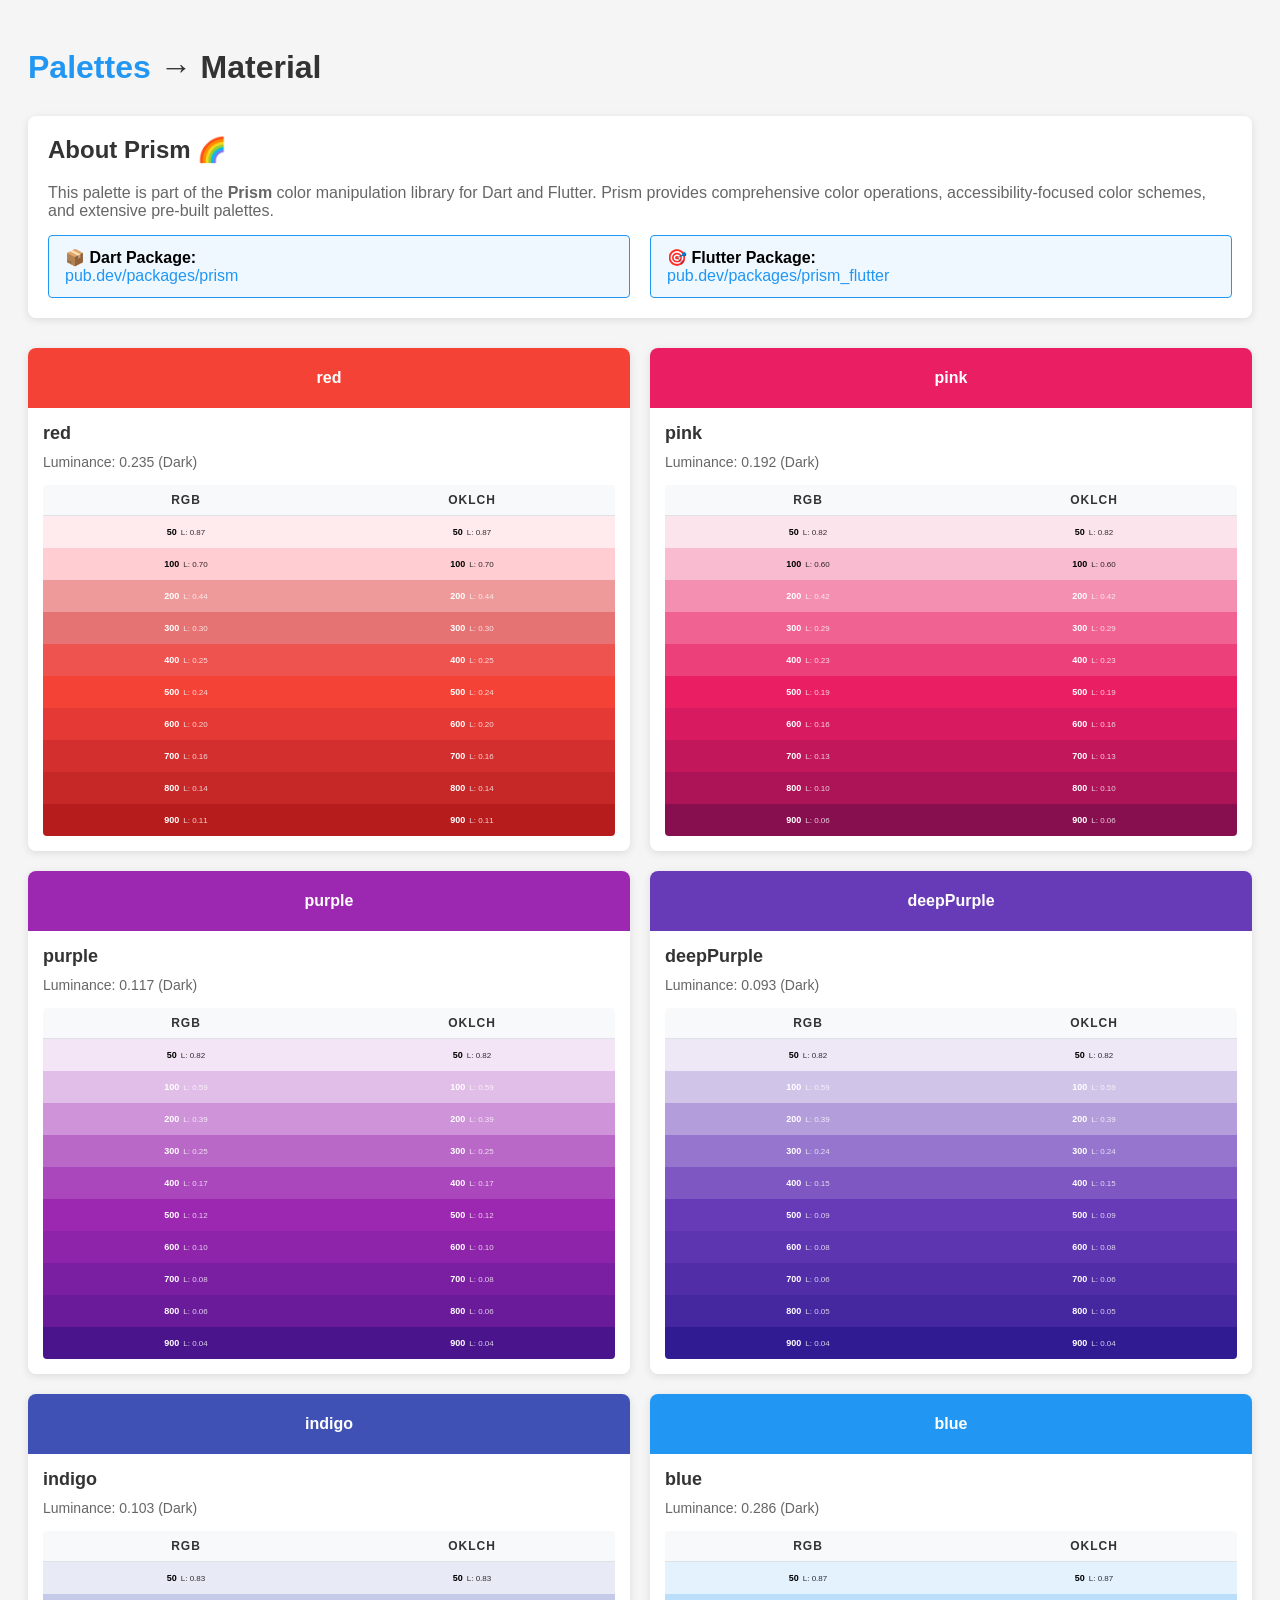
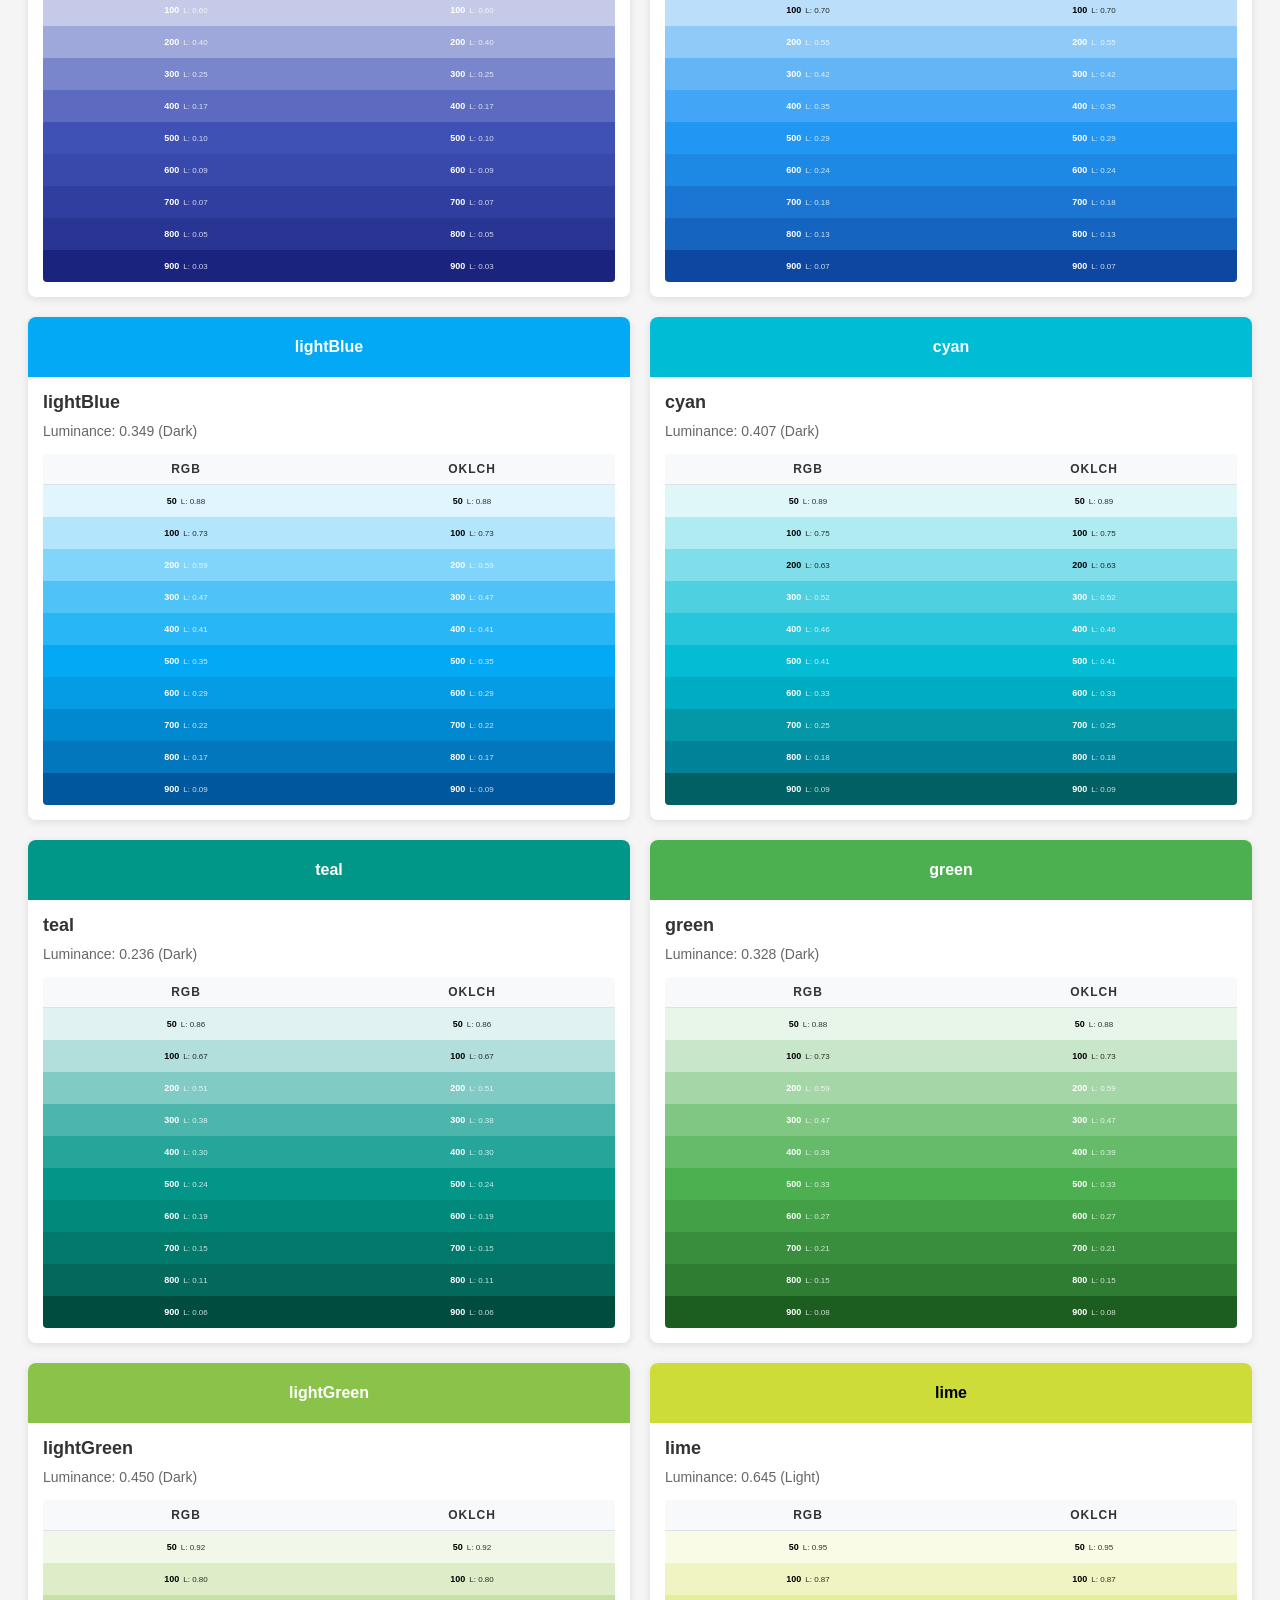
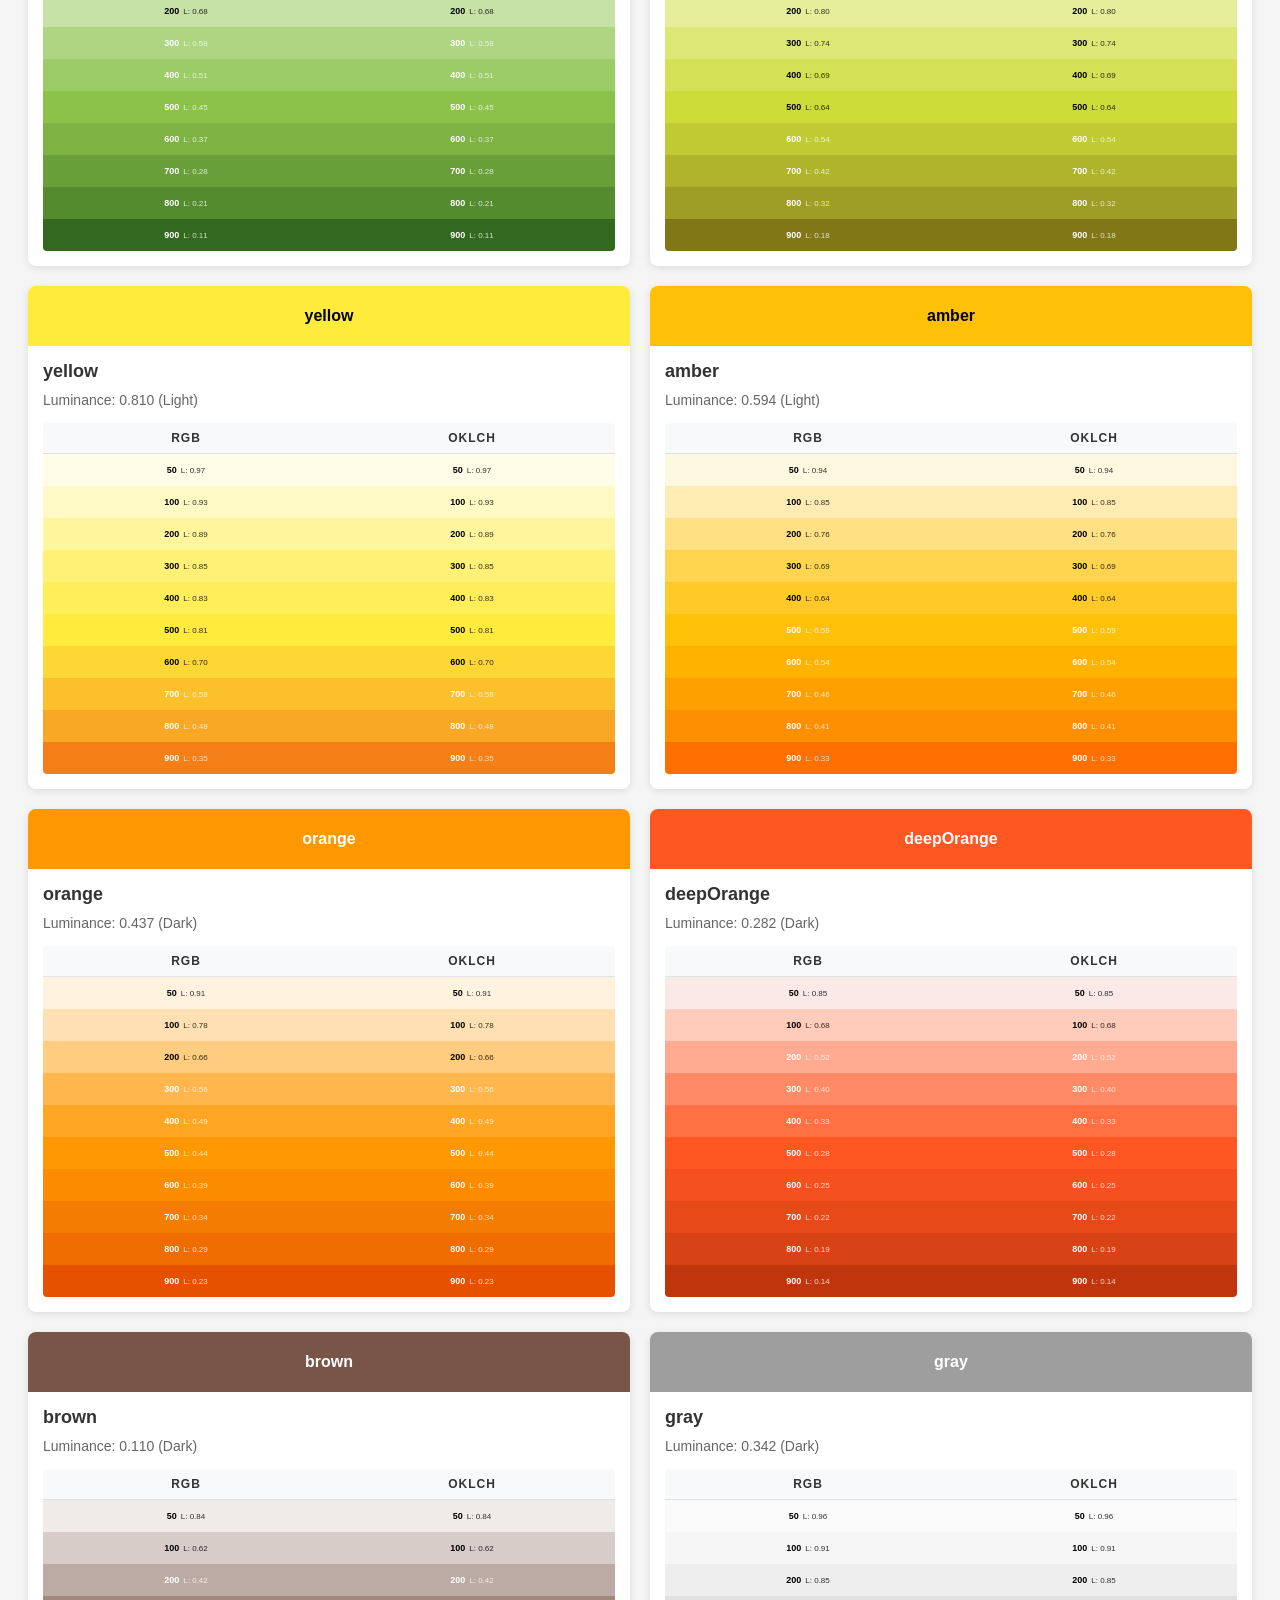
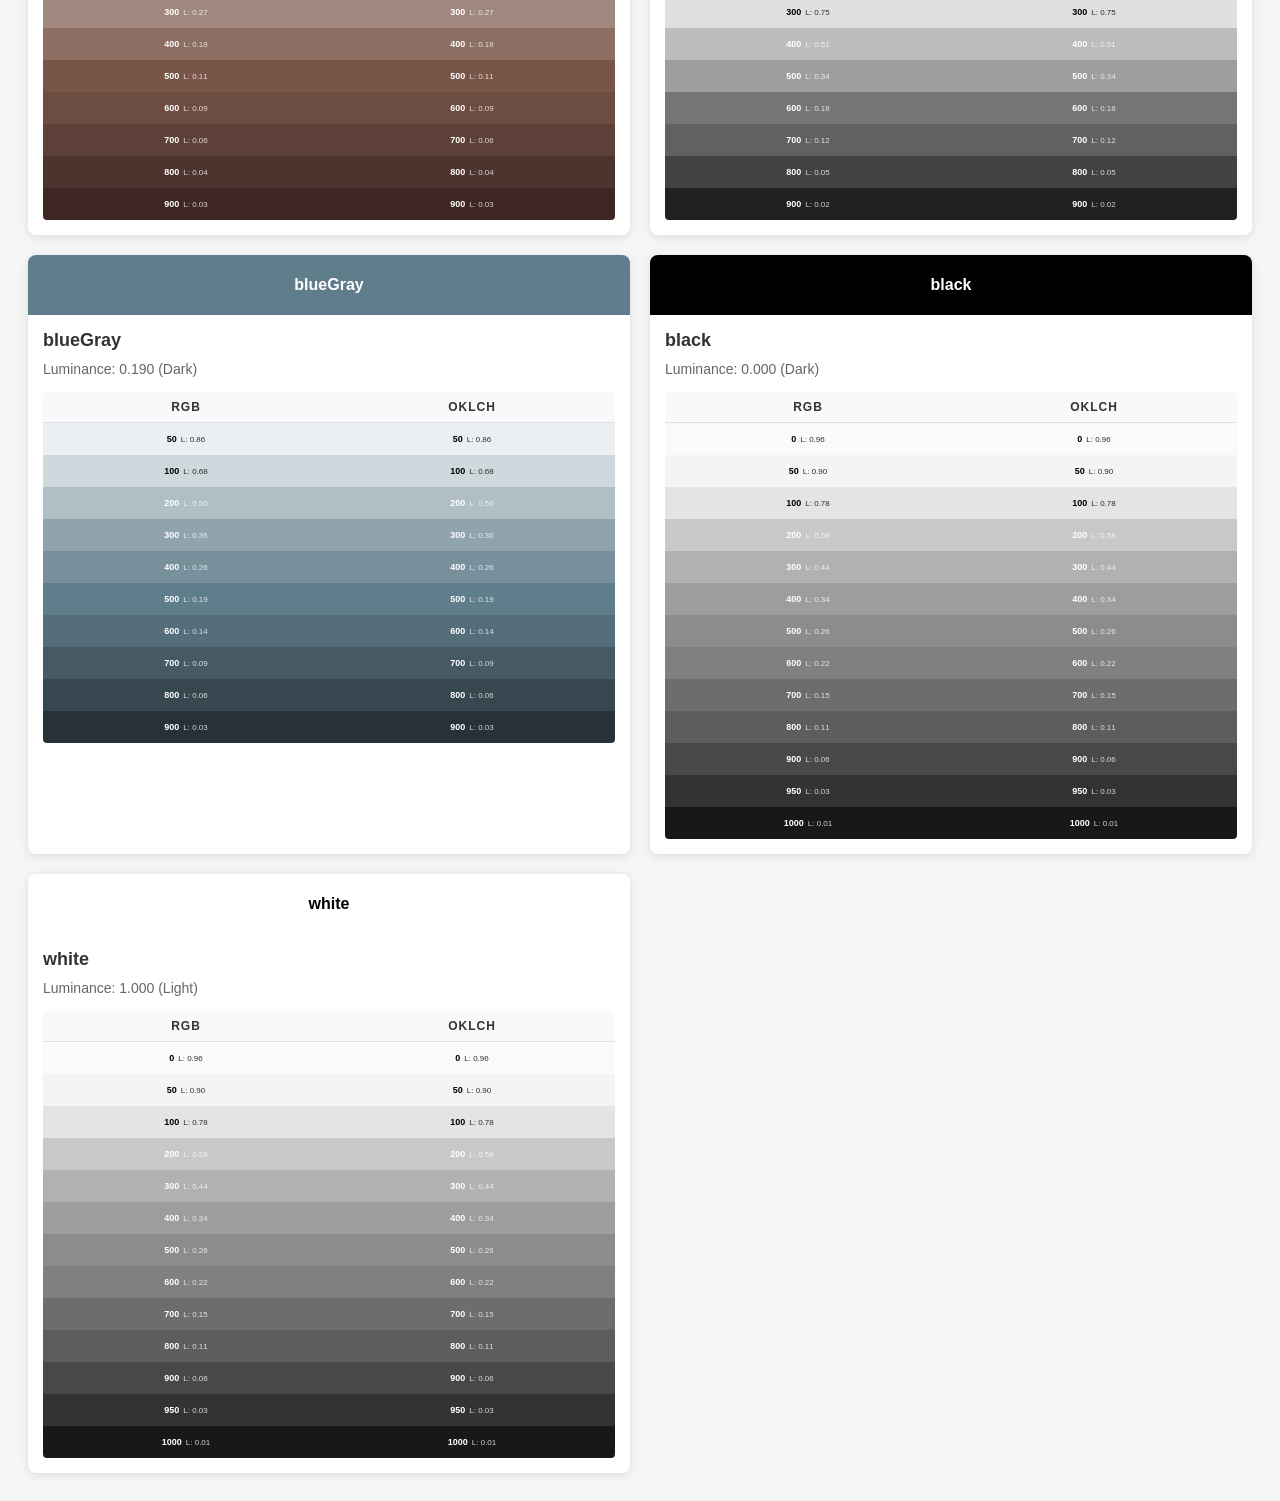
==== palette_gallery/Material.html @ b2da9699 "alpha4 loads of work on oklab and oklch, gallery generation and better schemes. api still in flux" ====
<!DOCTYPE html>
<html>
<head>
<title>Prism Palette Gallery - Material</title>
<meta charset="utf-8">
<link rel="stylesheet" href="MaterialRgb.css">
<link rel="stylesheet" href="MaterialOklch.css">
<style>
body { font-family: -apple-system, BlinkMacSystemFont, "Segoe UI", Roboto, sans-serif; padding: 20px; background: #f5f5f5; }
h1 { color: #333; margin-bottom: 30px; }
h1 a { color: #2196F3; text-decoration: none; transition: all 0.2s ease; }
h1 a:hover { color: #1976D2; text-decoration: underline; }
.palette-container { display: grid; grid-template-columns: repeat(auto-fit, minmax(400px, 1fr)); gap: 20px; }
.color-card { background: white; border-radius: 8px; box-shadow: 0 2px 8px rgba(0,0,0,0.1); overflow: hidden; }
.color-header { height: 60px; display: flex; align-items: center; justify-content: center; font-weight: bold; font-size: 16px; }
.color-info { padding: 15px; }
.color-name { font-size: 18px; font-weight: bold; margin-bottom: 10px; color: #333; }
.luminance { font-size: 14px; color: #666; margin-bottom: 15px; }
.color-spaces { display: flex; border-radius: 4px; overflow: hidden; }
.color-space-section { flex: 1; }
.color-space-section h3 { margin: 0; padding: 8px; background: #f8f9fa; color: #333; font-size: 12px; text-transform: uppercase; letter-spacing: 1px; text-align: center; border-bottom: 1px solid #dee2e6; }
.shades-column { display: flex; flex-direction: column; }
.shade-item { height: 32px; display: flex; align-items: center; justify-content: center; font-size: 10px; font-weight: 500; position: relative; }
.shade-name { font-size: 9px; font-weight: 600; margin-right: 4px; }
.shade-luminance { font-size: 8px; opacity: 0.8; }
.hex-value { font-family: monospace; font-size: 12px; color: #888; }
.package-info { background: white; border-radius: 8px; box-shadow: 0 2px 8px rgba(0,0,0,0.1); padding: 20px; margin-bottom: 30px; }
.package-info h2 { margin-top: 0; color: #333; }
.package-info p { margin: 10px 0; color: #666; }
.package-info a { color: #2196F3; text-decoration: none; }
.package-info a:hover { text-decoration: underline; }
.package-links { display: flex; gap: 20px; margin-top: 15px; flex-wrap: wrap; }
.package-link { padding: 12px 16px; border-radius: 4px; background: #f0f8ff; border: 1px solid #2196F3; flex: 1; min-width: 200px; }
@media (max-width: 480px) { .package-links { flex-direction: column; gap: 10px; } .package-link { min-width: unset; } }
</style>
</head>
<body>
<h1><a href="https://github.com/jimmyff/prism/tree/main/packages/prism/tools/palettes/gallery/">Palettes</a> → Material</h1>
<div class="package-info">
<h2>About Prism 🌈</h2>
<p>This palette is part of the <strong>Prism</strong> color manipulation library for Dart and Flutter. Prism provides comprehensive color operations, accessibility-focused color schemes, and extensive pre-built palettes.</p>
<div class="package-links">
<div class="package-link">
<strong>📦 Dart Package:</strong><br>
<a href="https://pub.dev/packages/prism" target="_blank">pub.dev/packages/prism</a>
</div>
<div class="package-link">
<strong>🎯 Flutter Package:</strong><br>
<a href="https://pub.dev/packages/prism_flutter" target="_blank">pub.dev/packages/prism_flutter</a>
</div>
</div>
</div>
<div class="palette-container">
<div class="color-card">
<div class="color-header" style="background-color: #F44336; color: #FFFFFF;">
red
</div>
<div class="color-info">
<div class="color-name">red</div>
<div class="luminance">Luminance: 0.235 (Dark)</div>
<div class="color-spaces">
<div class="color-space-section">
<h3>RGB</h3>
<div class="shades-column">
<div class="shade-item bg-material-red-50" style="color: #000;">
<span class="shade-name">50</span>
<span class="shade-luminance">L: 0.87</span>
</div>
<div class="shade-item bg-material-red-100" style="color: #000;">
<span class="shade-name">100</span>
<span class="shade-luminance">L: 0.70</span>
</div>
<div class="shade-item bg-material-red-200" style="color: #fff;">
<span class="shade-name">200</span>
<span class="shade-luminance">L: 0.44</span>
</div>
<div class="shade-item bg-material-red-300" style="color: #fff;">
<span class="shade-name">300</span>
<span class="shade-luminance">L: 0.30</span>
</div>
<div class="shade-item bg-material-red-400" style="color: #fff;">
<span class="shade-name">400</span>
<span class="shade-luminance">L: 0.25</span>
</div>
<div class="shade-item bg-material-red-500" style="color: #fff;">
<span class="shade-name">500</span>
<span class="shade-luminance">L: 0.24</span>
</div>
<div class="shade-item bg-material-red-600" style="color: #fff;">
<span class="shade-name">600</span>
<span class="shade-luminance">L: 0.20</span>
</div>
<div class="shade-item bg-material-red-700" style="color: #fff;">
<span class="shade-name">700</span>
<span class="shade-luminance">L: 0.16</span>
</div>
<div class="shade-item bg-material-red-800" style="color: #fff;">
<span class="shade-name">800</span>
<span class="shade-luminance">L: 0.14</span>
</div>
<div class="shade-item bg-material-red-900" style="color: #fff;">
<span class="shade-name">900</span>
<span class="shade-luminance">L: 0.11</span>
</div>
</div>
</div>
<div class="color-space-section">
<h3>Oklch</h3>
<div class="shades-column">
<div class="shade-item bg-material-red-50" style="color: #000;">
<span class="shade-name">50</span>
<span class="shade-luminance">L: 0.87</span>
</div>
<div class="shade-item bg-material-red-100" style="color: #000;">
<span class="shade-name">100</span>
<span class="shade-luminance">L: 0.70</span>
</div>
<div class="shade-item bg-material-red-200" style="color: #fff;">
<span class="shade-name">200</span>
<span class="shade-luminance">L: 0.44</span>
</div>
<div class="shade-item bg-material-red-300" style="color: #fff;">
<span class="shade-name">300</span>
<span class="shade-luminance">L: 0.30</span>
</div>
<div class="shade-item bg-material-red-400" style="color: #fff;">
<span class="shade-name">400</span>
<span class="shade-luminance">L: 0.25</span>
</div>
<div class="shade-item bg-material-red-500" style="color: #fff;">
<span class="shade-name">500</span>
<span class="shade-luminance">L: 0.24</span>
</div>
<div class="shade-item bg-material-red-600" style="color: #fff;">
<span class="shade-name">600</span>
<span class="shade-luminance">L: 0.20</span>
</div>
<div class="shade-item bg-material-red-700" style="color: #fff;">
<span class="shade-name">700</span>
<span class="shade-luminance">L: 0.16</span>
</div>
<div class="shade-item bg-material-red-800" style="color: #fff;">
<span class="shade-name">800</span>
<span class="shade-luminance">L: 0.14</span>
</div>
<div class="shade-item bg-material-red-900" style="color: #fff;">
<span class="shade-name">900</span>
<span class="shade-luminance">L: 0.11</span>
</div>
</div>
</div>
</div>
</div>
</div>
<div class="color-card">
<div class="color-header" style="background-color: #E91E63; color: #FFFFFF;">
pink
</div>
<div class="color-info">
<div class="color-name">pink</div>
<div class="luminance">Luminance: 0.192 (Dark)</div>
<div class="color-spaces">
<div class="color-space-section">
<h3>RGB</h3>
<div class="shades-column">
<div class="shade-item bg-material-pink-50" style="color: #000;">
<span class="shade-name">50</span>
<span class="shade-luminance">L: 0.82</span>
</div>
<div class="shade-item bg-material-pink-100" style="color: #000;">
<span class="shade-name">100</span>
<span class="shade-luminance">L: 0.60</span>
</div>
<div class="shade-item bg-material-pink-200" style="color: #fff;">
<span class="shade-name">200</span>
<span class="shade-luminance">L: 0.42</span>
</div>
<div class="shade-item bg-material-pink-300" style="color: #fff;">
<span class="shade-name">300</span>
<span class="shade-luminance">L: 0.29</span>
</div>
<div class="shade-item bg-material-pink-400" style="color: #fff;">
<span class="shade-name">400</span>
<span class="shade-luminance">L: 0.23</span>
</div>
<div class="shade-item bg-material-pink-500" style="color: #fff;">
<span class="shade-name">500</span>
<span class="shade-luminance">L: 0.19</span>
</div>
<div class="shade-item bg-material-pink-600" style="color: #fff;">
<span class="shade-name">600</span>
<span class="shade-luminance">L: 0.16</span>
</div>
<div class="shade-item bg-material-pink-700" style="color: #fff;">
<span class="shade-name">700</span>
<span class="shade-luminance">L: 0.13</span>
</div>
<div class="shade-item bg-material-pink-800" style="color: #fff;">
<span class="shade-name">800</span>
<span class="shade-luminance">L: 0.10</span>
</div>
<div class="shade-item bg-material-pink-900" style="color: #fff;">
<span class="shade-name">900</span>
<span class="shade-luminance">L: 0.06</span>
</div>
</div>
</div>
<div class="color-space-section">
<h3>Oklch</h3>
<div class="shades-column">
<div class="shade-item bg-material-pink-50" style="color: #000;">
<span class="shade-name">50</span>
<span class="shade-luminance">L: 0.82</span>
</div>
<div class="shade-item bg-material-pink-100" style="color: #000;">
<span class="shade-name">100</span>
<span class="shade-luminance">L: 0.60</span>
</div>
<div class="shade-item bg-material-pink-200" style="color: #fff;">
<span class="shade-name">200</span>
<span class="shade-luminance">L: 0.42</span>
</div>
<div class="shade-item bg-material-pink-300" style="color: #fff;">
<span class="shade-name">300</span>
<span class="shade-luminance">L: 0.29</span>
</div>
<div class="shade-item bg-material-pink-400" style="color: #fff;">
<span class="shade-name">400</span>
<span class="shade-luminance">L: 0.23</span>
</div>
<div class="shade-item bg-material-pink-500" style="color: #fff;">
<span class="shade-name">500</span>
<span class="shade-luminance">L: 0.19</span>
</div>
<div class="shade-item bg-material-pink-600" style="color: #fff;">
<span class="shade-name">600</span>
<span class="shade-luminance">L: 0.16</span>
</div>
<div class="shade-item bg-material-pink-700" style="color: #fff;">
<span class="shade-name">700</span>
<span class="shade-luminance">L: 0.13</span>
</div>
<div class="shade-item bg-material-pink-800" style="color: #fff;">
<span class="shade-name">800</span>
<span class="shade-luminance">L: 0.10</span>
</div>
<div class="shade-item bg-material-pink-900" style="color: #fff;">
<span class="shade-name">900</span>
<span class="shade-luminance">L: 0.06</span>
</div>
</div>
</div>
</div>
</div>
</div>
<div class="color-card">
<div class="color-header" style="background-color: #9C27B0; color: #FFFFFF;">
purple
</div>
<div class="color-info">
<div class="color-name">purple</div>
<div class="luminance">Luminance: 0.117 (Dark)</div>
<div class="color-spaces">
<div class="color-space-section">
<h3>RGB</h3>
<div class="shades-column">
<div class="shade-item bg-material-purple-50" style="color: #000;">
<span class="shade-name">50</span>
<span class="shade-luminance">L: 0.82</span>
</div>
<div class="shade-item bg-material-purple-100" style="color: #fff;">
<span class="shade-name">100</span>
<span class="shade-luminance">L: 0.59</span>
</div>
<div class="shade-item bg-material-purple-200" style="color: #fff;">
<span class="shade-name">200</span>
<span class="shade-luminance">L: 0.39</span>
</div>
<div class="shade-item bg-material-purple-300" style="color: #fff;">
<span class="shade-name">300</span>
<span class="shade-luminance">L: 0.25</span>
</div>
<div class="shade-item bg-material-purple-400" style="color: #fff;">
<span class="shade-name">400</span>
<span class="shade-luminance">L: 0.17</span>
</div>
<div class="shade-item bg-material-purple-500" style="color: #fff;">
<span class="shade-name">500</span>
<span class="shade-luminance">L: 0.12</span>
</div>
<div class="shade-item bg-material-purple-600" style="color: #fff;">
<span class="shade-name">600</span>
<span class="shade-luminance">L: 0.10</span>
</div>
<div class="shade-item bg-material-purple-700" style="color: #fff;">
<span class="shade-name">700</span>
<span class="shade-luminance">L: 0.08</span>
</div>
<div class="shade-item bg-material-purple-800" style="color: #fff;">
<span class="shade-name">800</span>
<span class="shade-luminance">L: 0.06</span>
</div>
<div class="shade-item bg-material-purple-900" style="color: #fff;">
<span class="shade-name">900</span>
<span class="shade-luminance">L: 0.04</span>
</div>
</div>
</div>
<div class="color-space-section">
<h3>Oklch</h3>
<div class="shades-column">
<div class="shade-item bg-material-purple-50" style="color: #000;">
<span class="shade-name">50</span>
<span class="shade-luminance">L: 0.82</span>
</div>
<div class="shade-item bg-material-purple-100" style="color: #fff;">
<span class="shade-name">100</span>
<span class="shade-luminance">L: 0.59</span>
</div>
<div class="shade-item bg-material-purple-200" style="color: #fff;">
<span class="shade-name">200</span>
<span class="shade-luminance">L: 0.39</span>
</div>
<div class="shade-item bg-material-purple-300" style="color: #fff;">
<span class="shade-name">300</span>
<span class="shade-luminance">L: 0.25</span>
</div>
<div class="shade-item bg-material-purple-400" style="color: #fff;">
<span class="shade-name">400</span>
<span class="shade-luminance">L: 0.17</span>
</div>
<div class="shade-item bg-material-purple-500" style="color: #fff;">
<span class="shade-name">500</span>
<span class="shade-luminance">L: 0.12</span>
</div>
<div class="shade-item bg-material-purple-600" style="color: #fff;">
<span class="shade-name">600</span>
<span class="shade-luminance">L: 0.10</span>
</div>
<div class="shade-item bg-material-purple-700" style="color: #fff;">
<span class="shade-name">700</span>
<span class="shade-luminance">L: 0.08</span>
</div>
<div class="shade-item bg-material-purple-800" style="color: #fff;">
<span class="shade-name">800</span>
<span class="shade-luminance">L: 0.06</span>
</div>
<div class="shade-item bg-material-purple-900" style="color: #fff;">
<span class="shade-name">900</span>
<span class="shade-luminance">L: 0.04</span>
</div>
</div>
</div>
</div>
</div>
</div>
<div class="color-card">
<div class="color-header" style="background-color: #673AB7; color: #FFFFFF;">
deepPurple
</div>
<div class="color-info">
<div class="color-name">deepPurple</div>
<div class="luminance">Luminance: 0.093 (Dark)</div>
<div class="color-spaces">
<div class="color-space-section">
<h3>RGB</h3>
<div class="shades-column">
<div class="shade-item bg-material-deeppurple-50" style="color: #000;">
<span class="shade-name">50</span>
<span class="shade-luminance">L: 0.82</span>
</div>
<div class="shade-item bg-material-deeppurple-100" style="color: #fff;">
<span class="shade-name">100</span>
<span class="shade-luminance">L: 0.59</span>
</div>
<div class="shade-item bg-material-deeppurple-200" style="color: #fff;">
<span class="shade-name">200</span>
<span class="shade-luminance">L: 0.39</span>
</div>
<div class="shade-item bg-material-deeppurple-300" style="color: #fff;">
<span class="shade-name">300</span>
<span class="shade-luminance">L: 0.24</span>
</div>
<div class="shade-item bg-material-deeppurple-400" style="color: #fff;">
<span class="shade-name">400</span>
<span class="shade-luminance">L: 0.15</span>
</div>
<div class="shade-item bg-material-deeppurple-500" style="color: #fff;">
<span class="shade-name">500</span>
<span class="shade-luminance">L: 0.09</span>
</div>
<div class="shade-item bg-material-deeppurple-600" style="color: #fff;">
<span class="shade-name">600</span>
<span class="shade-luminance">L: 0.08</span>
</div>
<div class="shade-item bg-material-deeppurple-700" style="color: #fff;">
<span class="shade-name">700</span>
<span class="shade-luminance">L: 0.06</span>
</div>
<div class="shade-item bg-material-deeppurple-800" style="color: #fff;">
<span class="shade-name">800</span>
<span class="shade-luminance">L: 0.05</span>
</div>
<div class="shade-item bg-material-deeppurple-900" style="color: #fff;">
<span class="shade-name">900</span>
<span class="shade-luminance">L: 0.04</span>
</div>
</div>
</div>
<div class="color-space-section">
<h3>Oklch</h3>
<div class="shades-column">
<div class="shade-item bg-material-deeppurple-50" style="color: #000;">
<span class="shade-name">50</span>
<span class="shade-luminance">L: 0.82</span>
</div>
<div class="shade-item bg-material-deeppurple-100" style="color: #fff;">
<span class="shade-name">100</span>
<span class="shade-luminance">L: 0.59</span>
</div>
<div class="shade-item bg-material-deeppurple-200" style="color: #fff;">
<span class="shade-name">200</span>
<span class="shade-luminance">L: 0.39</span>
</div>
<div class="shade-item bg-material-deeppurple-300" style="color: #fff;">
<span class="shade-name">300</span>
<span class="shade-luminance">L: 0.24</span>
</div>
<div class="shade-item bg-material-deeppurple-400" style="color: #fff;">
<span class="shade-name">400</span>
<span class="shade-luminance">L: 0.15</span>
</div>
<div class="shade-item bg-material-deeppurple-500" style="color: #fff;">
<span class="shade-name">500</span>
<span class="shade-luminance">L: 0.09</span>
</div>
<div class="shade-item bg-material-deeppurple-600" style="color: #fff;">
<span class="shade-name">600</span>
<span class="shade-luminance">L: 0.08</span>
</div>
<div class="shade-item bg-material-deeppurple-700" style="color: #fff;">
<span class="shade-name">700</span>
<span class="shade-luminance">L: 0.06</span>
</div>
<div class="shade-item bg-material-deeppurple-800" style="color: #fff;">
<span class="shade-name">800</span>
<span class="shade-luminance">L: 0.05</span>
</div>
<div class="shade-item bg-material-deeppurple-900" style="color: #fff;">
<span class="shade-name">900</span>
<span class="shade-luminance">L: 0.04</span>
</div>
</div>
</div>
</div>
</div>
</div>
<div class="color-card">
<div class="color-header" style="background-color: #3F51B5; color: #FFFFFF;">
indigo
</div>
<div class="color-info">
<div class="color-name">indigo</div>
<div class="luminance">Luminance: 0.103 (Dark)</div>
<div class="color-spaces">
<div class="color-space-section">
<h3>RGB</h3>
<div class="shades-column">
<div class="shade-item bg-material-indigo-50" style="color: #000;">
<span class="shade-name">50</span>
<span class="shade-luminance">L: 0.83</span>
</div>
<div class="shade-item bg-material-indigo-100" style="color: #fff;">
<span class="shade-name">100</span>
<span class="shade-luminance">L: 0.60</span>
</div>
<div class="shade-item bg-material-indigo-200" style="color: #fff;">
<span class="shade-name">200</span>
<span class="shade-luminance">L: 0.40</span>
</div>
<div class="shade-item bg-material-indigo-300" style="color: #fff;">
<span class="shade-name">300</span>
<span class="shade-luminance">L: 0.25</span>
</div>
<div class="shade-item bg-material-indigo-400" style="color: #fff;">
<span class="shade-name">400</span>
<span class="shade-luminance">L: 0.17</span>
</div>
<div class="shade-item bg-material-indigo-500" style="color: #fff;">
<span class="shade-name">500</span>
<span class="shade-luminance">L: 0.10</span>
</div>
<div class="shade-item bg-material-indigo-600" style="color: #fff;">
<span class="shade-name">600</span>
<span class="shade-luminance">L: 0.09</span>
</div>
<div class="shade-item bg-material-indigo-700" style="color: #fff;">
<span class="shade-name">700</span>
<span class="shade-luminance">L: 0.07</span>
</div>
<div class="shade-item bg-material-indigo-800" style="color: #fff;">
<span class="shade-name">800</span>
<span class="shade-luminance">L: 0.05</span>
</div>
<div class="shade-item bg-material-indigo-900" style="color: #fff;">
<span class="shade-name">900</span>
<span class="shade-luminance">L: 0.03</span>
</div>
</div>
</div>
<div class="color-space-section">
<h3>Oklch</h3>
<div class="shades-column">
<div class="shade-item bg-material-indigo-50" style="color: #000;">
<span class="shade-name">50</span>
<span class="shade-luminance">L: 0.83</span>
</div>
<div class="shade-item bg-material-indigo-100" style="color: #fff;">
<span class="shade-name">100</span>
<span class="shade-luminance">L: 0.60</span>
</div>
<div class="shade-item bg-material-indigo-200" style="color: #fff;">
<span class="shade-name">200</span>
<span class="shade-luminance">L: 0.40</span>
</div>
<div class="shade-item bg-material-indigo-300" style="color: #fff;">
<span class="shade-name">300</span>
<span class="shade-luminance">L: 0.25</span>
</div>
<div class="shade-item bg-material-indigo-400" style="color: #fff;">
<span class="shade-name">400</span>
<span class="shade-luminance">L: 0.17</span>
</div>
<div class="shade-item bg-material-indigo-500" style="color: #fff;">
<span class="shade-name">500</span>
<span class="shade-luminance">L: 0.10</span>
</div>
<div class="shade-item bg-material-indigo-600" style="color: #fff;">
<span class="shade-name">600</span>
<span class="shade-luminance">L: 0.09</span>
</div>
<div class="shade-item bg-material-indigo-700" style="color: #fff;">
<span class="shade-name">700</span>
<span class="shade-luminance">L: 0.07</span>
</div>
<div class="shade-item bg-material-indigo-800" style="color: #fff;">
<span class="shade-name">800</span>
<span class="shade-luminance">L: 0.05</span>
</div>
<div class="shade-item bg-material-indigo-900" style="color: #fff;">
<span class="shade-name">900</span>
<span class="shade-luminance">L: 0.03</span>
</div>
</div>
</div>
</div>
</div>
</div>
<div class="color-card">
<div class="color-header" style="background-color: #2196F3; color: #FFFFFF;">
blue
</div>
<div class="color-info">
<div class="color-name">blue</div>
<div class="luminance">Luminance: 0.286 (Dark)</div>
<div class="color-spaces">
<div class="color-space-section">
<h3>RGB</h3>
<div class="shades-column">
<div class="shade-item bg-material-blue-50" style="color: #000;">
<span class="shade-name">50</span>
<span class="shade-luminance">L: 0.87</span>
</div>
<div class="shade-item bg-material-blue-100" style="color: #000;">
<span class="shade-name">100</span>
<span class="shade-luminance">L: 0.70</span>
</div>
<div class="shade-item bg-material-blue-200" style="color: #fff;">
<span class="shade-name">200</span>
<span class="shade-luminance">L: 0.55</span>
</div>
<div class="shade-item bg-material-blue-300" style="color: #fff;">
<span class="shade-name">300</span>
<span class="shade-luminance">L: 0.42</span>
</div>
<div class="shade-item bg-material-blue-400" style="color: #fff;">
<span class="shade-name">400</span>
<span class="shade-luminance">L: 0.35</span>
</div>
<div class="shade-item bg-material-blue-500" style="color: #fff;">
<span class="shade-name">500</span>
<span class="shade-luminance">L: 0.29</span>
</div>
<div class="shade-item bg-material-blue-600" style="color: #fff;">
<span class="shade-name">600</span>
<span class="shade-luminance">L: 0.24</span>
</div>
<div class="shade-item bg-material-blue-700" style="color: #fff;">
<span class="shade-name">700</span>
<span class="shade-luminance">L: 0.18</span>
</div>
<div class="shade-item bg-material-blue-800" style="color: #fff;">
<span class="shade-name">800</span>
<span class="shade-luminance">L: 0.13</span>
</div>
<div class="shade-item bg-material-blue-900" style="color: #fff;">
<span class="shade-name">900</span>
<span class="shade-luminance">L: 0.07</span>
</div>
</div>
</div>
<div class="color-space-section">
<h3>Oklch</h3>
<div class="shades-column">
<div class="shade-item bg-material-blue-50" style="color: #000;">
<span class="shade-name">50</span>
<span class="shade-luminance">L: 0.87</span>
</div>
<div class="shade-item bg-material-blue-100" style="color: #000;">
<span class="shade-name">100</span>
<span class="shade-luminance">L: 0.70</span>
</div>
<div class="shade-item bg-material-blue-200" style="color: #fff;">
<span class="shade-name">200</span>
<span class="shade-luminance">L: 0.55</span>
</div>
<div class="shade-item bg-material-blue-300" style="color: #fff;">
<span class="shade-name">300</span>
<span class="shade-luminance">L: 0.42</span>
</div>
<div class="shade-item bg-material-blue-400" style="color: #fff;">
<span class="shade-name">400</span>
<span class="shade-luminance">L: 0.35</span>
</div>
<div class="shade-item bg-material-blue-500" style="color: #fff;">
<span class="shade-name">500</span>
<span class="shade-luminance">L: 0.29</span>
</div>
<div class="shade-item bg-material-blue-600" style="color: #fff;">
<span class="shade-name">600</span>
<span class="shade-luminance">L: 0.24</span>
</div>
<div class="shade-item bg-material-blue-700" style="color: #fff;">
<span class="shade-name">700</span>
<span class="shade-luminance">L: 0.18</span>
</div>
<div class="shade-item bg-material-blue-800" style="color: #fff;">
<span class="shade-name">800</span>
<span class="shade-luminance">L: 0.13</span>
</div>
<div class="shade-item bg-material-blue-900" style="color: #fff;">
<span class="shade-name">900</span>
<span class="shade-luminance">L: 0.07</span>
</div>
</div>
</div>
</div>
</div>
</div>
<div class="color-card">
<div class="color-header" style="background-color: #03A9F4; color: #FFFFFF;">
lightBlue
</div>
<div class="color-info">
<div class="color-name">lightBlue</div>
<div class="luminance">Luminance: 0.349 (Dark)</div>
<div class="color-spaces">
<div class="color-space-section">
<h3>RGB</h3>
<div class="shades-column">
<div class="shade-item bg-material-lightblue-50" style="color: #000;">
<span class="shade-name">50</span>
<span class="shade-luminance">L: 0.88</span>
</div>
<div class="shade-item bg-material-lightblue-100" style="color: #000;">
<span class="shade-name">100</span>
<span class="shade-luminance">L: 0.73</span>
</div>
<div class="shade-item bg-material-lightblue-200" style="color: #fff;">
<span class="shade-name">200</span>
<span class="shade-luminance">L: 0.59</span>
</div>
<div class="shade-item bg-material-lightblue-300" style="color: #fff;">
<span class="shade-name">300</span>
<span class="shade-luminance">L: 0.47</span>
</div>
<div class="shade-item bg-material-lightblue-400" style="color: #fff;">
<span class="shade-name">400</span>
<span class="shade-luminance">L: 0.41</span>
</div>
<div class="shade-item bg-material-lightblue-500" style="color: #fff;">
<span class="shade-name">500</span>
<span class="shade-luminance">L: 0.35</span>
</div>
<div class="shade-item bg-material-lightblue-600" style="color: #fff;">
<span class="shade-name">600</span>
<span class="shade-luminance">L: 0.29</span>
</div>
<div class="shade-item bg-material-lightblue-700" style="color: #fff;">
<span class="shade-name">700</span>
<span class="shade-luminance">L: 0.22</span>
</div>
<div class="shade-item bg-material-lightblue-800" style="color: #fff;">
<span class="shade-name">800</span>
<span class="shade-luminance">L: 0.17</span>
</div>
<div class="shade-item bg-material-lightblue-900" style="color: #fff;">
<span class="shade-name">900</span>
<span class="shade-luminance">L: 0.09</span>
</div>
</div>
</div>
<div class="color-space-section">
<h3>Oklch</h3>
<div class="shades-column">
<div class="shade-item bg-material-lightblue-50" style="color: #000;">
<span class="shade-name">50</span>
<span class="shade-luminance">L: 0.88</span>
</div>
<div class="shade-item bg-material-lightblue-100" style="color: #000;">
<span class="shade-name">100</span>
<span class="shade-luminance">L: 0.73</span>
</div>
<div class="shade-item bg-material-lightblue-200" style="color: #fff;">
<span class="shade-name">200</span>
<span class="shade-luminance">L: 0.59</span>
</div>
<div class="shade-item bg-material-lightblue-300" style="color: #fff;">
<span class="shade-name">300</span>
<span class="shade-luminance">L: 0.47</span>
</div>
<div class="shade-item bg-material-lightblue-400" style="color: #fff;">
<span class="shade-name">400</span>
<span class="shade-luminance">L: 0.41</span>
</div>
<div class="shade-item bg-material-lightblue-500" style="color: #fff;">
<span class="shade-name">500</span>
<span class="shade-luminance">L: 0.35</span>
</div>
<div class="shade-item bg-material-lightblue-600" style="color: #fff;">
<span class="shade-name">600</span>
<span class="shade-luminance">L: 0.29</span>
</div>
<div class="shade-item bg-material-lightblue-700" style="color: #fff;">
<span class="shade-name">700</span>
<span class="shade-luminance">L: 0.22</span>
</div>
<div class="shade-item bg-material-lightblue-800" style="color: #fff;">
<span class="shade-name">800</span>
<span class="shade-luminance">L: 0.17</span>
</div>
<div class="shade-item bg-material-lightblue-900" style="color: #fff;">
<span class="shade-name">900</span>
<span class="shade-luminance">L: 0.09</span>
</div>
</div>
</div>
</div>
</div>
</div>
<div class="color-card">
<div class="color-header" style="background-color: #00BCD4; color: #FFFFFF;">
cyan
</div>
<div class="color-info">
<div class="color-name">cyan</div>
<div class="luminance">Luminance: 0.407 (Dark)</div>
<div class="color-spaces">
<div class="color-space-section">
<h3>RGB</h3>
<div class="shades-column">
<div class="shade-item bg-material-cyan-50" style="color: #000;">
<span class="shade-name">50</span>
<span class="shade-luminance">L: 0.89</span>
</div>
<div class="shade-item bg-material-cyan-100" style="color: #000;">
<span class="shade-name">100</span>
<span class="shade-luminance">L: 0.75</span>
</div>
<div class="shade-item bg-material-cyan-200" style="color: #000;">
<span class="shade-name">200</span>
<span class="shade-luminance">L: 0.63</span>
</div>
<div class="shade-item bg-material-cyan-300" style="color: #fff;">
<span class="shade-name">300</span>
<span class="shade-luminance">L: 0.52</span>
</div>
<div class="shade-item bg-material-cyan-400" style="color: #fff;">
<span class="shade-name">400</span>
<span class="shade-luminance">L: 0.46</span>
</div>
<div class="shade-item bg-material-cyan-500" style="color: #fff;">
<span class="shade-name">500</span>
<span class="shade-luminance">L: 0.41</span>
</div>
<div class="shade-item bg-material-cyan-600" style="color: #fff;">
<span class="shade-name">600</span>
<span class="shade-luminance">L: 0.33</span>
</div>
<div class="shade-item bg-material-cyan-700" style="color: #fff;">
<span class="shade-name">700</span>
<span class="shade-luminance">L: 0.25</span>
</div>
<div class="shade-item bg-material-cyan-800" style="color: #fff;">
<span class="shade-name">800</span>
<span class="shade-luminance">L: 0.18</span>
</div>
<div class="shade-item bg-material-cyan-900" style="color: #fff;">
<span class="shade-name">900</span>
<span class="shade-luminance">L: 0.09</span>
</div>
</div>
</div>
<div class="color-space-section">
<h3>Oklch</h3>
<div class="shades-column">
<div class="shade-item bg-material-cyan-50" style="color: #000;">
<span class="shade-name">50</span>
<span class="shade-luminance">L: 0.89</span>
</div>
<div class="shade-item bg-material-cyan-100" style="color: #000;">
<span class="shade-name">100</span>
<span class="shade-luminance">L: 0.75</span>
</div>
<div class="shade-item bg-material-cyan-200" style="color: #000;">
<span class="shade-name">200</span>
<span class="shade-luminance">L: 0.63</span>
</div>
<div class="shade-item bg-material-cyan-300" style="color: #fff;">
<span class="shade-name">300</span>
<span class="shade-luminance">L: 0.52</span>
</div>
<div class="shade-item bg-material-cyan-400" style="color: #fff;">
<span class="shade-name">400</span>
<span class="shade-luminance">L: 0.46</span>
</div>
<div class="shade-item bg-material-cyan-500" style="color: #fff;">
<span class="shade-name">500</span>
<span class="shade-luminance">L: 0.41</span>
</div>
<div class="shade-item bg-material-cyan-600" style="color: #fff;">
<span class="shade-name">600</span>
<span class="shade-luminance">L: 0.33</span>
</div>
<div class="shade-item bg-material-cyan-700" style="color: #fff;">
<span class="shade-name">700</span>
<span class="shade-luminance">L: 0.25</span>
</div>
<div class="shade-item bg-material-cyan-800" style="color: #fff;">
<span class="shade-name">800</span>
<span class="shade-luminance">L: 0.18</span>
</div>
<div class="shade-item bg-material-cyan-900" style="color: #fff;">
<span class="shade-name">900</span>
<span class="shade-luminance">L: 0.09</span>
</div>
</div>
</div>
</div>
</div>
</div>
<div class="color-card">
<div class="color-header" style="background-color: #009688; color: #FFFFFF;">
teal
</div>
<div class="color-info">
<div class="color-name">teal</div>
<div class="luminance">Luminance: 0.236 (Dark)</div>
<div class="color-spaces">
<div class="color-space-section">
<h3>RGB</h3>
<div class="shades-column">
<div class="shade-item bg-material-teal-50" style="color: #000;">
<span class="shade-name">50</span>
<span class="shade-luminance">L: 0.86</span>
</div>
<div class="shade-item bg-material-teal-100" style="color: #000;">
<span class="shade-name">100</span>
<span class="shade-luminance">L: 0.67</span>
</div>
<div class="shade-item bg-material-teal-200" style="color: #fff;">
<span class="shade-name">200</span>
<span class="shade-luminance">L: 0.51</span>
</div>
<div class="shade-item bg-material-teal-300" style="color: #fff;">
<span class="shade-name">300</span>
<span class="shade-luminance">L: 0.38</span>
</div>
<div class="shade-item bg-material-teal-400" style="color: #fff;">
<span class="shade-name">400</span>
<span class="shade-luminance">L: 0.30</span>
</div>
<div class="shade-item bg-material-teal-500" style="color: #fff;">
<span class="shade-name">500</span>
<span class="shade-luminance">L: 0.24</span>
</div>
<div class="shade-item bg-material-teal-600" style="color: #fff;">
<span class="shade-name">600</span>
<span class="shade-luminance">L: 0.19</span>
</div>
<div class="shade-item bg-material-teal-700" style="color: #fff;">
<span class="shade-name">700</span>
<span class="shade-luminance">L: 0.15</span>
</div>
<div class="shade-item bg-material-teal-800" style="color: #fff;">
<span class="shade-name">800</span>
<span class="shade-luminance">L: 0.11</span>
</div>
<div class="shade-item bg-material-teal-900" style="color: #fff;">
<span class="shade-name">900</span>
<span class="shade-luminance">L: 0.06</span>
</div>
</div>
</div>
<div class="color-space-section">
<h3>Oklch</h3>
<div class="shades-column">
<div class="shade-item bg-material-teal-50" style="color: #000;">
<span class="shade-name">50</span>
<span class="shade-luminance">L: 0.86</span>
</div>
<div class="shade-item bg-material-teal-100" style="color: #000;">
<span class="shade-name">100</span>
<span class="shade-luminance">L: 0.67</span>
</div>
<div class="shade-item bg-material-teal-200" style="color: #fff;">
<span class="shade-name">200</span>
<span class="shade-luminance">L: 0.51</span>
</div>
<div class="shade-item bg-material-teal-300" style="color: #fff;">
<span class="shade-name">300</span>
<span class="shade-luminance">L: 0.38</span>
</div>
<div class="shade-item bg-material-teal-400" style="color: #fff;">
<span class="shade-name">400</span>
<span class="shade-luminance">L: 0.30</span>
</div>
<div class="shade-item bg-material-teal-500" style="color: #fff;">
<span class="shade-name">500</span>
<span class="shade-luminance">L: 0.24</span>
</div>
<div class="shade-item bg-material-teal-600" style="color: #fff;">
<span class="shade-name">600</span>
<span class="shade-luminance">L: 0.19</span>
</div>
<div class="shade-item bg-material-teal-700" style="color: #fff;">
<span class="shade-name">700</span>
<span class="shade-luminance">L: 0.15</span>
</div>
<div class="shade-item bg-material-teal-800" style="color: #fff;">
<span class="shade-name">800</span>
<span class="shade-luminance">L: 0.11</span>
</div>
<div class="shade-item bg-material-teal-900" style="color: #fff;">
<span class="shade-name">900</span>
<span class="shade-luminance">L: 0.06</span>
</div>
</div>
</div>
</div>
</div>
</div>
<div class="color-card">
<div class="color-header" style="background-color: #4CAF50; color: #FFFFFF;">
green
</div>
<div class="color-info">
<div class="color-name">green</div>
<div class="luminance">Luminance: 0.328 (Dark)</div>
<div class="color-spaces">
<div class="color-space-section">
<h3>RGB</h3>
<div class="shades-column">
<div class="shade-item bg-material-green-50" style="color: #000;">
<span class="shade-name">50</span>
<span class="shade-luminance">L: 0.88</span>
</div>
<div class="shade-item bg-material-green-100" style="color: #000;">
<span class="shade-name">100</span>
<span class="shade-luminance">L: 0.73</span>
</div>
<div class="shade-item bg-material-green-200" style="color: #fff;">
<span class="shade-name">200</span>
<span class="shade-luminance">L: 0.59</span>
</div>
<div class="shade-item bg-material-green-300" style="color: #fff;">
<span class="shade-name">300</span>
<span class="shade-luminance">L: 0.47</span>
</div>
<div class="shade-item bg-material-green-400" style="color: #fff;">
<span class="shade-name">400</span>
<span class="shade-luminance">L: 0.39</span>
</div>
<div class="shade-item bg-material-green-500" style="color: #fff;">
<span class="shade-name">500</span>
<span class="shade-luminance">L: 0.33</span>
</div>
<div class="shade-item bg-material-green-600" style="color: #fff;">
<span class="shade-name">600</span>
<span class="shade-luminance">L: 0.27</span>
</div>
<div class="shade-item bg-material-green-700" style="color: #fff;">
<span class="shade-name">700</span>
<span class="shade-luminance">L: 0.21</span>
</div>
<div class="shade-item bg-material-green-800" style="color: #fff;">
<span class="shade-name">800</span>
<span class="shade-luminance">L: 0.15</span>
</div>
<div class="shade-item bg-material-green-900" style="color: #fff;">
<span class="shade-name">900</span>
<span class="shade-luminance">L: 0.08</span>
</div>
</div>
</div>
<div class="color-space-section">
<h3>Oklch</h3>
<div class="shades-column">
<div class="shade-item bg-material-green-50" style="color: #000;">
<span class="shade-name">50</span>
<span class="shade-luminance">L: 0.88</span>
</div>
<div class="shade-item bg-material-green-100" style="color: #000;">
<span class="shade-name">100</span>
<span class="shade-luminance">L: 0.73</span>
</div>
<div class="shade-item bg-material-green-200" style="color: #fff;">
<span class="shade-name">200</span>
<span class="shade-luminance">L: 0.59</span>
</div>
<div class="shade-item bg-material-green-300" style="color: #fff;">
<span class="shade-name">300</span>
<span class="shade-luminance">L: 0.47</span>
</div>
<div class="shade-item bg-material-green-400" style="color: #fff;">
<span class="shade-name">400</span>
<span class="shade-luminance">L: 0.39</span>
</div>
<div class="shade-item bg-material-green-500" style="color: #fff;">
<span class="shade-name">500</span>
<span class="shade-luminance">L: 0.33</span>
</div>
<div class="shade-item bg-material-green-600" style="color: #fff;">
<span class="shade-name">600</span>
<span class="shade-luminance">L: 0.27</span>
</div>
<div class="shade-item bg-material-green-700" style="color: #fff;">
<span class="shade-name">700</span>
<span class="shade-luminance">L: 0.21</span>
</div>
<div class="shade-item bg-material-green-800" style="color: #fff;">
<span class="shade-name">800</span>
<span class="shade-luminance">L: 0.15</span>
</div>
<div class="shade-item bg-material-green-900" style="color: #fff;">
<span class="shade-name">900</span>
<span class="shade-luminance">L: 0.08</span>
</div>
</div>
</div>
</div>
</div>
</div>
<div class="color-card">
<div class="color-header" style="background-color: #8BC34A; color: #FFFFFF;">
lightGreen
</div>
<div class="color-info">
<div class="color-name">lightGreen</div>
<div class="luminance">Luminance: 0.450 (Dark)</div>
<div class="color-spaces">
<div class="color-space-section">
<h3>RGB</h3>
<div class="shades-column">
<div class="shade-item bg-material-lightgreen-50" style="color: #000;">
<span class="shade-name">50</span>
<span class="shade-luminance">L: 0.92</span>
</div>
<div class="shade-item bg-material-lightgreen-100" style="color: #000;">
<span class="shade-name">100</span>
<span class="shade-luminance">L: 0.80</span>
</div>
<div class="shade-item bg-material-lightgreen-200" style="color: #000;">
<span class="shade-name">200</span>
<span class="shade-luminance">L: 0.68</span>
</div>
<div class="shade-item bg-material-lightgreen-300" style="color: #fff;">
<span class="shade-name">300</span>
<span class="shade-luminance">L: 0.58</span>
</div>
<div class="shade-item bg-material-lightgreen-400" style="color: #fff;">
<span class="shade-name">400</span>
<span class="shade-luminance">L: 0.51</span>
</div>
<div class="shade-item bg-material-lightgreen-500" style="color: #fff;">
<span class="shade-name">500</span>
<span class="shade-luminance">L: 0.45</span>
</div>
<div class="shade-item bg-material-lightgreen-600" style="color: #fff;">
<span class="shade-name">600</span>
<span class="shade-luminance">L: 0.37</span>
</div>
<div class="shade-item bg-material-lightgreen-700" style="color: #fff;">
<span class="shade-name">700</span>
<span class="shade-luminance">L: 0.28</span>
</div>
<div class="shade-item bg-material-lightgreen-800" style="color: #fff;">
<span class="shade-name">800</span>
<span class="shade-luminance">L: 0.21</span>
</div>
<div class="shade-item bg-material-lightgreen-900" style="color: #fff;">
<span class="shade-name">900</span>
<span class="shade-luminance">L: 0.11</span>
</div>
</div>
</div>
<div class="color-space-section">
<h3>Oklch</h3>
<div class="shades-column">
<div class="shade-item bg-material-lightgreen-50" style="color: #000;">
<span class="shade-name">50</span>
<span class="shade-luminance">L: 0.92</span>
</div>
<div class="shade-item bg-material-lightgreen-100" style="color: #000;">
<span class="shade-name">100</span>
<span class="shade-luminance">L: 0.80</span>
</div>
<div class="shade-item bg-material-lightgreen-200" style="color: #000;">
<span class="shade-name">200</span>
<span class="shade-luminance">L: 0.68</span>
</div>
<div class="shade-item bg-material-lightgreen-300" style="color: #fff;">
<span class="shade-name">300</span>
<span class="shade-luminance">L: 0.58</span>
</div>
<div class="shade-item bg-material-lightgreen-400" style="color: #fff;">
<span class="shade-name">400</span>
<span class="shade-luminance">L: 0.51</span>
</div>
<div class="shade-item bg-material-lightgreen-500" style="color: #fff;">
<span class="shade-name">500</span>
<span class="shade-luminance">L: 0.45</span>
</div>
<div class="shade-item bg-material-lightgreen-600" style="color: #fff;">
<span class="shade-name">600</span>
<span class="shade-luminance">L: 0.37</span>
</div>
<div class="shade-item bg-material-lightgreen-700" style="color: #fff;">
<span class="shade-name">700</span>
<span class="shade-luminance">L: 0.28</span>
</div>
<div class="shade-item bg-material-lightgreen-800" style="color: #fff;">
<span class="shade-name">800</span>
<span class="shade-luminance">L: 0.21</span>
</div>
<div class="shade-item bg-material-lightgreen-900" style="color: #fff;">
<span class="shade-name">900</span>
<span class="shade-luminance">L: 0.11</span>
</div>
</div>
</div>
</div>
</div>
</div>
<div class="color-card">
<div class="color-header" style="background-color: #CDDC39; color: #000000;">
lime
</div>
<div class="color-info">
<div class="color-name">lime</div>
<div class="luminance">Luminance: 0.645 (Light)</div>
<div class="color-spaces">
<div class="color-space-section">
<h3>RGB</h3>
<div class="shades-column">
<div class="shade-item bg-material-lime-50" style="color: #000;">
<span class="shade-name">50</span>
<span class="shade-luminance">L: 0.95</span>
</div>
<div class="shade-item bg-material-lime-100" style="color: #000;">
<span class="shade-name">100</span>
<span class="shade-luminance">L: 0.87</span>
</div>
<div class="shade-item bg-material-lime-200" style="color: #000;">
<span class="shade-name">200</span>
<span class="shade-luminance">L: 0.80</span>
</div>
<div class="shade-item bg-material-lime-300" style="color: #000;">
<span class="shade-name">300</span>
<span class="shade-luminance">L: 0.74</span>
</div>
<div class="shade-item bg-material-lime-400" style="color: #000;">
<span class="shade-name">400</span>
<span class="shade-luminance">L: 0.69</span>
</div>
<div class="shade-item bg-material-lime-500" style="color: #000;">
<span class="shade-name">500</span>
<span class="shade-luminance">L: 0.64</span>
</div>
<div class="shade-item bg-material-lime-600" style="color: #fff;">
<span class="shade-name">600</span>
<span class="shade-luminance">L: 0.54</span>
</div>
<div class="shade-item bg-material-lime-700" style="color: #fff;">
<span class="shade-name">700</span>
<span class="shade-luminance">L: 0.42</span>
</div>
<div class="shade-item bg-material-lime-800" style="color: #fff;">
<span class="shade-name">800</span>
<span class="shade-luminance">L: 0.32</span>
</div>
<div class="shade-item bg-material-lime-900" style="color: #fff;">
<span class="shade-name">900</span>
<span class="shade-luminance">L: 0.18</span>
</div>
</div>
</div>
<div class="color-space-section">
<h3>Oklch</h3>
<div class="shades-column">
<div class="shade-item bg-material-lime-50" style="color: #000;">
<span class="shade-name">50</span>
<span class="shade-luminance">L: 0.95</span>
</div>
<div class="shade-item bg-material-lime-100" style="color: #000;">
<span class="shade-name">100</span>
<span class="shade-luminance">L: 0.87</span>
</div>
<div class="shade-item bg-material-lime-200" style="color: #000;">
<span class="shade-name">200</span>
<span class="shade-luminance">L: 0.80</span>
</div>
<div class="shade-item bg-material-lime-300" style="color: #000;">
<span class="shade-name">300</span>
<span class="shade-luminance">L: 0.74</span>
</div>
<div class="shade-item bg-material-lime-400" style="color: #000;">
<span class="shade-name">400</span>
<span class="shade-luminance">L: 0.69</span>
</div>
<div class="shade-item bg-material-lime-500" style="color: #000;">
<span class="shade-name">500</span>
<span class="shade-luminance">L: 0.64</span>
</div>
<div class="shade-item bg-material-lime-600" style="color: #fff;">
<span class="shade-name">600</span>
<span class="shade-luminance">L: 0.54</span>
</div>
<div class="shade-item bg-material-lime-700" style="color: #fff;">
<span class="shade-name">700</span>
<span class="shade-luminance">L: 0.42</span>
</div>
<div class="shade-item bg-material-lime-800" style="color: #fff;">
<span class="shade-name">800</span>
<span class="shade-luminance">L: 0.32</span>
</div>
<div class="shade-item bg-material-lime-900" style="color: #fff;">
<span class="shade-name">900</span>
<span class="shade-luminance">L: 0.18</span>
</div>
</div>
</div>
</div>
</div>
</div>
<div class="color-card">
<div class="color-header" style="background-color: #FFEB3B; color: #000000;">
yellow
</div>
<div class="color-info">
<div class="color-name">yellow</div>
<div class="luminance">Luminance: 0.810 (Light)</div>
<div class="color-spaces">
<div class="color-space-section">
<h3>RGB</h3>
<div class="shades-column">
<div class="shade-item bg-material-yellow-50" style="color: #000;">
<span class="shade-name">50</span>
<span class="shade-luminance">L: 0.97</span>
</div>
<div class="shade-item bg-material-yellow-100" style="color: #000;">
<span class="shade-name">100</span>
<span class="shade-luminance">L: 0.93</span>
</div>
<div class="shade-item bg-material-yellow-200" style="color: #000;">
<span class="shade-name">200</span>
<span class="shade-luminance">L: 0.89</span>
</div>
<div class="shade-item bg-material-yellow-300" style="color: #000;">
<span class="shade-name">300</span>
<span class="shade-luminance">L: 0.85</span>
</div>
<div class="shade-item bg-material-yellow-400" style="color: #000;">
<span class="shade-name">400</span>
<span class="shade-luminance">L: 0.83</span>
</div>
<div class="shade-item bg-material-yellow-500" style="color: #000;">
<span class="shade-name">500</span>
<span class="shade-luminance">L: 0.81</span>
</div>
<div class="shade-item bg-material-yellow-600" style="color: #000;">
<span class="shade-name">600</span>
<span class="shade-luminance">L: 0.70</span>
</div>
<div class="shade-item bg-material-yellow-700" style="color: #fff;">
<span class="shade-name">700</span>
<span class="shade-luminance">L: 0.58</span>
</div>
<div class="shade-item bg-material-yellow-800" style="color: #fff;">
<span class="shade-name">800</span>
<span class="shade-luminance">L: 0.48</span>
</div>
<div class="shade-item bg-material-yellow-900" style="color: #fff;">
<span class="shade-name">900</span>
<span class="shade-luminance">L: 0.35</span>
</div>
</div>
</div>
<div class="color-space-section">
<h3>Oklch</h3>
<div class="shades-column">
<div class="shade-item bg-material-yellow-50" style="color: #000;">
<span class="shade-name">50</span>
<span class="shade-luminance">L: 0.97</span>
</div>
<div class="shade-item bg-material-yellow-100" style="color: #000;">
<span class="shade-name">100</span>
<span class="shade-luminance">L: 0.93</span>
</div>
<div class="shade-item bg-material-yellow-200" style="color: #000;">
<span class="shade-name">200</span>
<span class="shade-luminance">L: 0.89</span>
</div>
<div class="shade-item bg-material-yellow-300" style="color: #000;">
<span class="shade-name">300</span>
<span class="shade-luminance">L: 0.85</span>
</div>
<div class="shade-item bg-material-yellow-400" style="color: #000;">
<span class="shade-name">400</span>
<span class="shade-luminance">L: 0.83</span>
</div>
<div class="shade-item bg-material-yellow-500" style="color: #000;">
<span class="shade-name">500</span>
<span class="shade-luminance">L: 0.81</span>
</div>
<div class="shade-item bg-material-yellow-600" style="color: #000;">
<span class="shade-name">600</span>
<span class="shade-luminance">L: 0.70</span>
</div>
<div class="shade-item bg-material-yellow-700" style="color: #fff;">
<span class="shade-name">700</span>
<span class="shade-luminance">L: 0.58</span>
</div>
<div class="shade-item bg-material-yellow-800" style="color: #fff;">
<span class="shade-name">800</span>
<span class="shade-luminance">L: 0.48</span>
</div>
<div class="shade-item bg-material-yellow-900" style="color: #fff;">
<span class="shade-name">900</span>
<span class="shade-luminance">L: 0.35</span>
</div>
</div>
</div>
</div>
</div>
</div>
<div class="color-card">
<div class="color-header" style="background-color: #FFC107; color: #000000;">
amber
</div>
<div class="color-info">
<div class="color-name">amber</div>
<div class="luminance">Luminance: 0.594 (Light)</div>
<div class="color-spaces">
<div class="color-space-section">
<h3>RGB</h3>
<div class="shades-column">
<div class="shade-item bg-material-amber-50" style="color: #000;">
<span class="shade-name">50</span>
<span class="shade-luminance">L: 0.94</span>
</div>
<div class="shade-item bg-material-amber-100" style="color: #000;">
<span class="shade-name">100</span>
<span class="shade-luminance">L: 0.85</span>
</div>
<div class="shade-item bg-material-amber-200" style="color: #000;">
<span class="shade-name">200</span>
<span class="shade-luminance">L: 0.76</span>
</div>
<div class="shade-item bg-material-amber-300" style="color: #000;">
<span class="shade-name">300</span>
<span class="shade-luminance">L: 0.69</span>
</div>
<div class="shade-item bg-material-amber-400" style="color: #000;">
<span class="shade-name">400</span>
<span class="shade-luminance">L: 0.64</span>
</div>
<div class="shade-item bg-material-amber-500" style="color: #fff;">
<span class="shade-name">500</span>
<span class="shade-luminance">L: 0.59</span>
</div>
<div class="shade-item bg-material-amber-600" style="color: #fff;">
<span class="shade-name">600</span>
<span class="shade-luminance">L: 0.54</span>
</div>
<div class="shade-item bg-material-amber-700" style="color: #fff;">
<span class="shade-name">700</span>
<span class="shade-luminance">L: 0.46</span>
</div>
<div class="shade-item bg-material-amber-800" style="color: #fff;">
<span class="shade-name">800</span>
<span class="shade-luminance">L: 0.41</span>
</div>
<div class="shade-item bg-material-amber-900" style="color: #fff;">
<span class="shade-name">900</span>
<span class="shade-luminance">L: 0.33</span>
</div>
</div>
</div>
<div class="color-space-section">
<h3>Oklch</h3>
<div class="shades-column">
<div class="shade-item bg-material-amber-50" style="color: #000;">
<span class="shade-name">50</span>
<span class="shade-luminance">L: 0.94</span>
</div>
<div class="shade-item bg-material-amber-100" style="color: #000;">
<span class="shade-name">100</span>
<span class="shade-luminance">L: 0.85</span>
</div>
<div class="shade-item bg-material-amber-200" style="color: #000;">
<span class="shade-name">200</span>
<span class="shade-luminance">L: 0.76</span>
</div>
<div class="shade-item bg-material-amber-300" style="color: #000;">
<span class="shade-name">300</span>
<span class="shade-luminance">L: 0.69</span>
</div>
<div class="shade-item bg-material-amber-400" style="color: #000;">
<span class="shade-name">400</span>
<span class="shade-luminance">L: 0.64</span>
</div>
<div class="shade-item bg-material-amber-500" style="color: #fff;">
<span class="shade-name">500</span>
<span class="shade-luminance">L: 0.59</span>
</div>
<div class="shade-item bg-material-amber-600" style="color: #fff;">
<span class="shade-name">600</span>
<span class="shade-luminance">L: 0.54</span>
</div>
<div class="shade-item bg-material-amber-700" style="color: #fff;">
<span class="shade-name">700</span>
<span class="shade-luminance">L: 0.46</span>
</div>
<div class="shade-item bg-material-amber-800" style="color: #fff;">
<span class="shade-name">800</span>
<span class="shade-luminance">L: 0.41</span>
</div>
<div class="shade-item bg-material-amber-900" style="color: #fff;">
<span class="shade-name">900</span>
<span class="shade-luminance">L: 0.33</span>
</div>
</div>
</div>
</div>
</div>
</div>
<div class="color-card">
<div class="color-header" style="background-color: #FF9800; color: #FFFFFF;">
orange
</div>
<div class="color-info">
<div class="color-name">orange</div>
<div class="luminance">Luminance: 0.437 (Dark)</div>
<div class="color-spaces">
<div class="color-space-section">
<h3>RGB</h3>
<div class="shades-column">
<div class="shade-item bg-material-orange-50" style="color: #000;">
<span class="shade-name">50</span>
<span class="shade-luminance">L: 0.91</span>
</div>
<div class="shade-item bg-material-orange-100" style="color: #000;">
<span class="shade-name">100</span>
<span class="shade-luminance">L: 0.78</span>
</div>
<div class="shade-item bg-material-orange-200" style="color: #000;">
<span class="shade-name">200</span>
<span class="shade-luminance">L: 0.66</span>
</div>
<div class="shade-item bg-material-orange-300" style="color: #fff;">
<span class="shade-name">300</span>
<span class="shade-luminance">L: 0.56</span>
</div>
<div class="shade-item bg-material-orange-400" style="color: #fff;">
<span class="shade-name">400</span>
<span class="shade-luminance">L: 0.49</span>
</div>
<div class="shade-item bg-material-orange-500" style="color: #fff;">
<span class="shade-name">500</span>
<span class="shade-luminance">L: 0.44</span>
</div>
<div class="shade-item bg-material-orange-600" style="color: #fff;">
<span class="shade-name">600</span>
<span class="shade-luminance">L: 0.39</span>
</div>
<div class="shade-item bg-material-orange-700" style="color: #fff;">
<span class="shade-name">700</span>
<span class="shade-luminance">L: 0.34</span>
</div>
<div class="shade-item bg-material-orange-800" style="color: #fff;">
<span class="shade-name">800</span>
<span class="shade-luminance">L: 0.29</span>
</div>
<div class="shade-item bg-material-orange-900" style="color: #fff;">
<span class="shade-name">900</span>
<span class="shade-luminance">L: 0.23</span>
</div>
</div>
</div>
<div class="color-space-section">
<h3>Oklch</h3>
<div class="shades-column">
<div class="shade-item bg-material-orange-50" style="color: #000;">
<span class="shade-name">50</span>
<span class="shade-luminance">L: 0.91</span>
</div>
<div class="shade-item bg-material-orange-100" style="color: #000;">
<span class="shade-name">100</span>
<span class="shade-luminance">L: 0.78</span>
</div>
<div class="shade-item bg-material-orange-200" style="color: #000;">
<span class="shade-name">200</span>
<span class="shade-luminance">L: 0.66</span>
</div>
<div class="shade-item bg-material-orange-300" style="color: #fff;">
<span class="shade-name">300</span>
<span class="shade-luminance">L: 0.56</span>
</div>
<div class="shade-item bg-material-orange-400" style="color: #fff;">
<span class="shade-name">400</span>
<span class="shade-luminance">L: 0.49</span>
</div>
<div class="shade-item bg-material-orange-500" style="color: #fff;">
<span class="shade-name">500</span>
<span class="shade-luminance">L: 0.44</span>
</div>
<div class="shade-item bg-material-orange-600" style="color: #fff;">
<span class="shade-name">600</span>
<span class="shade-luminance">L: 0.39</span>
</div>
<div class="shade-item bg-material-orange-700" style="color: #fff;">
<span class="shade-name">700</span>
<span class="shade-luminance">L: 0.34</span>
</div>
<div class="shade-item bg-material-orange-800" style="color: #fff;">
<span class="shade-name">800</span>
<span class="shade-luminance">L: 0.29</span>
</div>
<div class="shade-item bg-material-orange-900" style="color: #fff;">
<span class="shade-name">900</span>
<span class="shade-luminance">L: 0.23</span>
</div>
</div>
</div>
</div>
</div>
</div>
<div class="color-card">
<div class="color-header" style="background-color: #FF5722; color: #FFFFFF;">
deepOrange
</div>
<div class="color-info">
<div class="color-name">deepOrange</div>
<div class="luminance">Luminance: 0.282 (Dark)</div>
<div class="color-spaces">
<div class="color-space-section">
<h3>RGB</h3>
<div class="shades-column">
<div class="shade-item bg-material-deeporange-50" style="color: #000;">
<span class="shade-name">50</span>
<span class="shade-luminance">L: 0.85</span>
</div>
<div class="shade-item bg-material-deeporange-100" style="color: #000;">
<span class="shade-name">100</span>
<span class="shade-luminance">L: 0.68</span>
</div>
<div class="shade-item bg-material-deeporange-200" style="color: #fff;">
<span class="shade-name">200</span>
<span class="shade-luminance">L: 0.52</span>
</div>
<div class="shade-item bg-material-deeporange-300" style="color: #fff;">
<span class="shade-name">300</span>
<span class="shade-luminance">L: 0.40</span>
</div>
<div class="shade-item bg-material-deeporange-400" style="color: #fff;">
<span class="shade-name">400</span>
<span class="shade-luminance">L: 0.33</span>
</div>
<div class="shade-item bg-material-deeporange-500" style="color: #fff;">
<span class="shade-name">500</span>
<span class="shade-luminance">L: 0.28</span>
</div>
<div class="shade-item bg-material-deeporange-600" style="color: #fff;">
<span class="shade-name">600</span>
<span class="shade-luminance">L: 0.25</span>
</div>
<div class="shade-item bg-material-deeporange-700" style="color: #fff;">
<span class="shade-name">700</span>
<span class="shade-luminance">L: 0.22</span>
</div>
<div class="shade-item bg-material-deeporange-800" style="color: #fff;">
<span class="shade-name">800</span>
<span class="shade-luminance">L: 0.19</span>
</div>
<div class="shade-item bg-material-deeporange-900" style="color: #fff;">
<span class="shade-name">900</span>
<span class="shade-luminance">L: 0.14</span>
</div>
</div>
</div>
<div class="color-space-section">
<h3>Oklch</h3>
<div class="shades-column">
<div class="shade-item bg-material-deeporange-50" style="color: #000;">
<span class="shade-name">50</span>
<span class="shade-luminance">L: 0.85</span>
</div>
<div class="shade-item bg-material-deeporange-100" style="color: #000;">
<span class="shade-name">100</span>
<span class="shade-luminance">L: 0.68</span>
</div>
<div class="shade-item bg-material-deeporange-200" style="color: #fff;">
<span class="shade-name">200</span>
<span class="shade-luminance">L: 0.52</span>
</div>
<div class="shade-item bg-material-deeporange-300" style="color: #fff;">
<span class="shade-name">300</span>
<span class="shade-luminance">L: 0.40</span>
</div>
<div class="shade-item bg-material-deeporange-400" style="color: #fff;">
<span class="shade-name">400</span>
<span class="shade-luminance">L: 0.33</span>
</div>
<div class="shade-item bg-material-deeporange-500" style="color: #fff;">
<span class="shade-name">500</span>
<span class="shade-luminance">L: 0.28</span>
</div>
<div class="shade-item bg-material-deeporange-600" style="color: #fff;">
<span class="shade-name">600</span>
<span class="shade-luminance">L: 0.25</span>
</div>
<div class="shade-item bg-material-deeporange-700" style="color: #fff;">
<span class="shade-name">700</span>
<span class="shade-luminance">L: 0.22</span>
</div>
<div class="shade-item bg-material-deeporange-800" style="color: #fff;">
<span class="shade-name">800</span>
<span class="shade-luminance">L: 0.19</span>
</div>
<div class="shade-item bg-material-deeporange-900" style="color: #fff;">
<span class="shade-name">900</span>
<span class="shade-luminance">L: 0.14</span>
</div>
</div>
</div>
</div>
</div>
</div>
<div class="color-card">
<div class="color-header" style="background-color: #795548; color: #FFFFFF;">
brown
</div>
<div class="color-info">
<div class="color-name">brown</div>
<div class="luminance">Luminance: 0.110 (Dark)</div>
<div class="color-spaces">
<div class="color-space-section">
<h3>RGB</h3>
<div class="shades-column">
<div class="shade-item bg-material-brown-50" style="color: #000;">
<span class="shade-name">50</span>
<span class="shade-luminance">L: 0.84</span>
</div>
<div class="shade-item bg-material-brown-100" style="color: #000;">
<span class="shade-name">100</span>
<span class="shade-luminance">L: 0.62</span>
</div>
<div class="shade-item bg-material-brown-200" style="color: #fff;">
<span class="shade-name">200</span>
<span class="shade-luminance">L: 0.42</span>
</div>
<div class="shade-item bg-material-brown-300" style="color: #fff;">
<span class="shade-name">300</span>
<span class="shade-luminance">L: 0.27</span>
</div>
<div class="shade-item bg-material-brown-400" style="color: #fff;">
<span class="shade-name">400</span>
<span class="shade-luminance">L: 0.18</span>
</div>
<div class="shade-item bg-material-brown-500" style="color: #fff;">
<span class="shade-name">500</span>
<span class="shade-luminance">L: 0.11</span>
</div>
<div class="shade-item bg-material-brown-600" style="color: #fff;">
<span class="shade-name">600</span>
<span class="shade-luminance">L: 0.09</span>
</div>
<div class="shade-item bg-material-brown-700" style="color: #fff;">
<span class="shade-name">700</span>
<span class="shade-luminance">L: 0.06</span>
</div>
<div class="shade-item bg-material-brown-800" style="color: #fff;">
<span class="shade-name">800</span>
<span class="shade-luminance">L: 0.04</span>
</div>
<div class="shade-item bg-material-brown-900" style="color: #fff;">
<span class="shade-name">900</span>
<span class="shade-luminance">L: 0.03</span>
</div>
</div>
</div>
<div class="color-space-section">
<h3>Oklch</h3>
<div class="shades-column">
<div class="shade-item bg-material-brown-50" style="color: #000;">
<span class="shade-name">50</span>
<span class="shade-luminance">L: 0.84</span>
</div>
<div class="shade-item bg-material-brown-100" style="color: #000;">
<span class="shade-name">100</span>
<span class="shade-luminance">L: 0.62</span>
</div>
<div class="shade-item bg-material-brown-200" style="color: #fff;">
<span class="shade-name">200</span>
<span class="shade-luminance">L: 0.42</span>
</div>
<div class="shade-item bg-material-brown-300" style="color: #fff;">
<span class="shade-name">300</span>
<span class="shade-luminance">L: 0.27</span>
</div>
<div class="shade-item bg-material-brown-400" style="color: #fff;">
<span class="shade-name">400</span>
<span class="shade-luminance">L: 0.18</span>
</div>
<div class="shade-item bg-material-brown-500" style="color: #fff;">
<span class="shade-name">500</span>
<span class="shade-luminance">L: 0.11</span>
</div>
<div class="shade-item bg-material-brown-600" style="color: #fff;">
<span class="shade-name">600</span>
<span class="shade-luminance">L: 0.09</span>
</div>
<div class="shade-item bg-material-brown-700" style="color: #fff;">
<span class="shade-name">700</span>
<span class="shade-luminance">L: 0.06</span>
</div>
<div class="shade-item bg-material-brown-800" style="color: #fff;">
<span class="shade-name">800</span>
<span class="shade-luminance">L: 0.04</span>
</div>
<div class="shade-item bg-material-brown-900" style="color: #fff;">
<span class="shade-name">900</span>
<span class="shade-luminance">L: 0.03</span>
</div>
</div>
</div>
</div>
</div>
</div>
<div class="color-card">
<div class="color-header" style="background-color: #9E9E9E; color: #FFFFFF;">
gray
</div>
<div class="color-info">
<div class="color-name">gray</div>
<div class="luminance">Luminance: 0.342 (Dark)</div>
<div class="color-spaces">
<div class="color-space-section">
<h3>RGB</h3>
<div class="shades-column">
<div class="shade-item bg-material-gray-50" style="color: #000;">
<span class="shade-name">50</span>
<span class="shade-luminance">L: 0.96</span>
</div>
<div class="shade-item bg-material-gray-100" style="color: #000;">
<span class="shade-name">100</span>
<span class="shade-luminance">L: 0.91</span>
</div>
<div class="shade-item bg-material-gray-200" style="color: #000;">
<span class="shade-name">200</span>
<span class="shade-luminance">L: 0.85</span>
</div>
<div class="shade-item bg-material-gray-300" style="color: #000;">
<span class="shade-name">300</span>
<span class="shade-luminance">L: 0.75</span>
</div>
<div class="shade-item bg-material-gray-400" style="color: #fff;">
<span class="shade-name">400</span>
<span class="shade-luminance">L: 0.51</span>
</div>
<div class="shade-item bg-material-gray-500" style="color: #fff;">
<span class="shade-name">500</span>
<span class="shade-luminance">L: 0.34</span>
</div>
<div class="shade-item bg-material-gray-600" style="color: #fff;">
<span class="shade-name">600</span>
<span class="shade-luminance">L: 0.18</span>
</div>
<div class="shade-item bg-material-gray-700" style="color: #fff;">
<span class="shade-name">700</span>
<span class="shade-luminance">L: 0.12</span>
</div>
<div class="shade-item bg-material-gray-800" style="color: #fff;">
<span class="shade-name">800</span>
<span class="shade-luminance">L: 0.05</span>
</div>
<div class="shade-item bg-material-gray-900" style="color: #fff;">
<span class="shade-name">900</span>
<span class="shade-luminance">L: 0.02</span>
</div>
</div>
</div>
<div class="color-space-section">
<h3>Oklch</h3>
<div class="shades-column">
<div class="shade-item bg-material-gray-50" style="color: #000;">
<span class="shade-name">50</span>
<span class="shade-luminance">L: 0.96</span>
</div>
<div class="shade-item bg-material-gray-100" style="color: #000;">
<span class="shade-name">100</span>
<span class="shade-luminance">L: 0.91</span>
</div>
<div class="shade-item bg-material-gray-200" style="color: #000;">
<span class="shade-name">200</span>
<span class="shade-luminance">L: 0.85</span>
</div>
<div class="shade-item bg-material-gray-300" style="color: #000;">
<span class="shade-name">300</span>
<span class="shade-luminance">L: 0.75</span>
</div>
<div class="shade-item bg-material-gray-400" style="color: #fff;">
<span class="shade-name">400</span>
<span class="shade-luminance">L: 0.51</span>
</div>
<div class="shade-item bg-material-gray-500" style="color: #fff;">
<span class="shade-name">500</span>
<span class="shade-luminance">L: 0.34</span>
</div>
<div class="shade-item bg-material-gray-600" style="color: #fff;">
<span class="shade-name">600</span>
<span class="shade-luminance">L: 0.18</span>
</div>
<div class="shade-item bg-material-gray-700" style="color: #fff;">
<span class="shade-name">700</span>
<span class="shade-luminance">L: 0.12</span>
</div>
<div class="shade-item bg-material-gray-800" style="color: #fff;">
<span class="shade-name">800</span>
<span class="shade-luminance">L: 0.05</span>
</div>
<div class="shade-item bg-material-gray-900" style="color: #fff;">
<span class="shade-name">900</span>
<span class="shade-luminance">L: 0.02</span>
</div>
</div>
</div>
</div>
</div>
</div>
<div class="color-card">
<div class="color-header" style="background-color: #607D8B; color: #FFFFFF;">
blueGray
</div>
<div class="color-info">
<div class="color-name">blueGray</div>
<div class="luminance">Luminance: 0.190 (Dark)</div>
<div class="color-spaces">
<div class="color-space-section">
<h3>RGB</h3>
<div class="shades-column">
<div class="shade-item bg-material-bluegray-50" style="color: #000;">
<span class="shade-name">50</span>
<span class="shade-luminance">L: 0.86</span>
</div>
<div class="shade-item bg-material-bluegray-100" style="color: #000;">
<span class="shade-name">100</span>
<span class="shade-luminance">L: 0.68</span>
</div>
<div class="shade-item bg-material-bluegray-200" style="color: #fff;">
<span class="shade-name">200</span>
<span class="shade-luminance">L: 0.50</span>
</div>
<div class="shade-item bg-material-bluegray-300" style="color: #fff;">
<span class="shade-name">300</span>
<span class="shade-luminance">L: 0.36</span>
</div>
<div class="shade-item bg-material-bluegray-400" style="color: #fff;">
<span class="shade-name">400</span>
<span class="shade-luminance">L: 0.26</span>
</div>
<div class="shade-item bg-material-bluegray-500" style="color: #fff;">
<span class="shade-name">500</span>
<span class="shade-luminance">L: 0.19</span>
</div>
<div class="shade-item bg-material-bluegray-600" style="color: #fff;">
<span class="shade-name">600</span>
<span class="shade-luminance">L: 0.14</span>
</div>
<div class="shade-item bg-material-bluegray-700" style="color: #fff;">
<span class="shade-name">700</span>
<span class="shade-luminance">L: 0.09</span>
</div>
<div class="shade-item bg-material-bluegray-800" style="color: #fff;">
<span class="shade-name">800</span>
<span class="shade-luminance">L: 0.06</span>
</div>
<div class="shade-item bg-material-bluegray-900" style="color: #fff;">
<span class="shade-name">900</span>
<span class="shade-luminance">L: 0.03</span>
</div>
</div>
</div>
<div class="color-space-section">
<h3>Oklch</h3>
<div class="shades-column">
<div class="shade-item bg-material-bluegray-50" style="color: #000;">
<span class="shade-name">50</span>
<span class="shade-luminance">L: 0.86</span>
</div>
<div class="shade-item bg-material-bluegray-100" style="color: #000;">
<span class="shade-name">100</span>
<span class="shade-luminance">L: 0.68</span>
</div>
<div class="shade-item bg-material-bluegray-200" style="color: #fff;">
<span class="shade-name">200</span>
<span class="shade-luminance">L: 0.50</span>
</div>
<div class="shade-item bg-material-bluegray-300" style="color: #fff;">
<span class="shade-name">300</span>
<span class="shade-luminance">L: 0.36</span>
</div>
<div class="shade-item bg-material-bluegray-400" style="color: #fff;">
<span class="shade-name">400</span>
<span class="shade-luminance">L: 0.26</span>
</div>
<div class="shade-item bg-material-bluegray-500" style="color: #fff;">
<span class="shade-name">500</span>
<span class="shade-luminance">L: 0.19</span>
</div>
<div class="shade-item bg-material-bluegray-600" style="color: #fff;">
<span class="shade-name">600</span>
<span class="shade-luminance">L: 0.14</span>
</div>
<div class="shade-item bg-material-bluegray-700" style="color: #fff;">
<span class="shade-name">700</span>
<span class="shade-luminance">L: 0.09</span>
</div>
<div class="shade-item bg-material-bluegray-800" style="color: #fff;">
<span class="shade-name">800</span>
<span class="shade-luminance">L: 0.06</span>
</div>
<div class="shade-item bg-material-bluegray-900" style="color: #fff;">
<span class="shade-name">900</span>
<span class="shade-luminance">L: 0.03</span>
</div>
</div>
</div>
</div>
</div>
</div>
<div class="color-card">
<div class="color-header" style="background-color: #000000; color: #FFFFFF;">
black
</div>
<div class="color-info">
<div class="color-name">black</div>
<div class="luminance">Luminance: 0.000 (Dark)</div>
<div class="color-spaces">
<div class="color-space-section">
<h3>RGB</h3>
<div class="shades-column">
<div class="shade-item bg-material-black-0" style="color: #000;">
<span class="shade-name">0</span>
<span class="shade-luminance">L: 0.96</span>
</div>
<div class="shade-item bg-material-black-50" style="color: #000;">
<span class="shade-name">50</span>
<span class="shade-luminance">L: 0.90</span>
</div>
<div class="shade-item bg-material-black-100" style="color: #000;">
<span class="shade-name">100</span>
<span class="shade-luminance">L: 0.78</span>
</div>
<div class="shade-item bg-material-black-200" style="color: #fff;">
<span class="shade-name">200</span>
<span class="shade-luminance">L: 0.58</span>
</div>
<div class="shade-item bg-material-black-300" style="color: #fff;">
<span class="shade-name">300</span>
<span class="shade-luminance">L: 0.44</span>
</div>
<div class="shade-item bg-material-black-400" style="color: #fff;">
<span class="shade-name">400</span>
<span class="shade-luminance">L: 0.34</span>
</div>
<div class="shade-item bg-material-black-500" style="color: #fff;">
<span class="shade-name">500</span>
<span class="shade-luminance">L: 0.26</span>
</div>
<div class="shade-item bg-material-black-600" style="color: #fff;">
<span class="shade-name">600</span>
<span class="shade-luminance">L: 0.22</span>
</div>
<div class="shade-item bg-material-black-700" style="color: #fff;">
<span class="shade-name">700</span>
<span class="shade-luminance">L: 0.15</span>
</div>
<div class="shade-item bg-material-black-800" style="color: #fff;">
<span class="shade-name">800</span>
<span class="shade-luminance">L: 0.11</span>
</div>
<div class="shade-item bg-material-black-900" style="color: #fff;">
<span class="shade-name">900</span>
<span class="shade-luminance">L: 0.06</span>
</div>
<div class="shade-item bg-material-black-950" style="color: #fff;">
<span class="shade-name">950</span>
<span class="shade-luminance">L: 0.03</span>
</div>
<div class="shade-item bg-material-black-1000" style="color: #fff;">
<span class="shade-name">1000</span>
<span class="shade-luminance">L: 0.01</span>
</div>
</div>
</div>
<div class="color-space-section">
<h3>Oklch</h3>
<div class="shades-column">
<div class="shade-item bg-material-black-0" style="color: #000;">
<span class="shade-name">0</span>
<span class="shade-luminance">L: 0.96</span>
</div>
<div class="shade-item bg-material-black-50" style="color: #000;">
<span class="shade-name">50</span>
<span class="shade-luminance">L: 0.90</span>
</div>
<div class="shade-item bg-material-black-100" style="color: #000;">
<span class="shade-name">100</span>
<span class="shade-luminance">L: 0.78</span>
</div>
<div class="shade-item bg-material-black-200" style="color: #fff;">
<span class="shade-name">200</span>
<span class="shade-luminance">L: 0.58</span>
</div>
<div class="shade-item bg-material-black-300" style="color: #fff;">
<span class="shade-name">300</span>
<span class="shade-luminance">L: 0.44</span>
</div>
<div class="shade-item bg-material-black-400" style="color: #fff;">
<span class="shade-name">400</span>
<span class="shade-luminance">L: 0.34</span>
</div>
<div class="shade-item bg-material-black-500" style="color: #fff;">
<span class="shade-name">500</span>
<span class="shade-luminance">L: 0.26</span>
</div>
<div class="shade-item bg-material-black-600" style="color: #fff;">
<span class="shade-name">600</span>
<span class="shade-luminance">L: 0.22</span>
</div>
<div class="shade-item bg-material-black-700" style="color: #fff;">
<span class="shade-name">700</span>
<span class="shade-luminance">L: 0.15</span>
</div>
<div class="shade-item bg-material-black-800" style="color: #fff;">
<span class="shade-name">800</span>
<span class="shade-luminance">L: 0.11</span>
</div>
<div class="shade-item bg-material-black-900" style="color: #fff;">
<span class="shade-name">900</span>
<span class="shade-luminance">L: 0.06</span>
</div>
<div class="shade-item bg-material-black-950" style="color: #fff;">
<span class="shade-name">950</span>
<span class="shade-luminance">L: 0.03</span>
</div>
<div class="shade-item bg-material-black-1000" style="color: #fff;">
<span class="shade-name">1000</span>
<span class="shade-luminance">L: 0.01</span>
</div>
</div>
</div>
</div>
</div>
</div>
<div class="color-card">
<div class="color-header" style="background-color: #FFFFFF; color: #000000;">
white
</div>
<div class="color-info">
<div class="color-name">white</div>
<div class="luminance">Luminance: 1.000 (Light)</div>
<div class="color-spaces">
<div class="color-space-section">
<h3>RGB</h3>
<div class="shades-column">
<div class="shade-item bg-material-white-0" style="color: #000;">
<span class="shade-name">0</span>
<span class="shade-luminance">L: 0.96</span>
</div>
<div class="shade-item bg-material-white-50" style="color: #000;">
<span class="shade-name">50</span>
<span class="shade-luminance">L: 0.90</span>
</div>
<div class="shade-item bg-material-white-100" style="color: #000;">
<span class="shade-name">100</span>
<span class="shade-luminance">L: 0.78</span>
</div>
<div class="shade-item bg-material-white-200" style="color: #fff;">
<span class="shade-name">200</span>
<span class="shade-luminance">L: 0.58</span>
</div>
<div class="shade-item bg-material-white-300" style="color: #fff;">
<span class="shade-name">300</span>
<span class="shade-luminance">L: 0.44</span>
</div>
<div class="shade-item bg-material-white-400" style="color: #fff;">
<span class="shade-name">400</span>
<span class="shade-luminance">L: 0.34</span>
</div>
<div class="shade-item bg-material-white-500" style="color: #fff;">
<span class="shade-name">500</span>
<span class="shade-luminance">L: 0.26</span>
</div>
<div class="shade-item bg-material-white-600" style="color: #fff;">
<span class="shade-name">600</span>
<span class="shade-luminance">L: 0.22</span>
</div>
<div class="shade-item bg-material-white-700" style="color: #fff;">
<span class="shade-name">700</span>
<span class="shade-luminance">L: 0.15</span>
</div>
<div class="shade-item bg-material-white-800" style="color: #fff;">
<span class="shade-name">800</span>
<span class="shade-luminance">L: 0.11</span>
</div>
<div class="shade-item bg-material-white-900" style="color: #fff;">
<span class="shade-name">900</span>
<span class="shade-luminance">L: 0.06</span>
</div>
<div class="shade-item bg-material-white-950" style="color: #fff;">
<span class="shade-name">950</span>
<span class="shade-luminance">L: 0.03</span>
</div>
<div class="shade-item bg-material-white-1000" style="color: #fff;">
<span class="shade-name">1000</span>
<span class="shade-luminance">L: 0.01</span>
</div>
</div>
</div>
<div class="color-space-section">
<h3>Oklch</h3>
<div class="shades-column">
<div class="shade-item bg-material-white-0" style="color: #000;">
<span class="shade-name">0</span>
<span class="shade-luminance">L: 0.96</span>
</div>
<div class="shade-item bg-material-white-50" style="color: #000;">
<span class="shade-name">50</span>
<span class="shade-luminance">L: 0.90</span>
</div>
<div class="shade-item bg-material-white-100" style="color: #000;">
<span class="shade-name">100</span>
<span class="shade-luminance">L: 0.78</span>
</div>
<div class="shade-item bg-material-white-200" style="color: #fff;">
<span class="shade-name">200</span>
<span class="shade-luminance">L: 0.58</span>
</div>
<div class="shade-item bg-material-white-300" style="color: #fff;">
<span class="shade-name">300</span>
<span class="shade-luminance">L: 0.44</span>
</div>
<div class="shade-item bg-material-white-400" style="color: #fff;">
<span class="shade-name">400</span>
<span class="shade-luminance">L: 0.34</span>
</div>
<div class="shade-item bg-material-white-500" style="color: #fff;">
<span class="shade-name">500</span>
<span class="shade-luminance">L: 0.26</span>
</div>
<div class="shade-item bg-material-white-600" style="color: #fff;">
<span class="shade-name">600</span>
<span class="shade-luminance">L: 0.22</span>
</div>
<div class="shade-item bg-material-white-700" style="color: #fff;">
<span class="shade-name">700</span>
<span class="shade-luminance">L: 0.15</span>
</div>
<div class="shade-item bg-material-white-800" style="color: #fff;">
<span class="shade-name">800</span>
<span class="shade-luminance">L: 0.11</span>
</div>
<div class="shade-item bg-material-white-900" style="color: #fff;">
<span class="shade-name">900</span>
<span class="shade-luminance">L: 0.06</span>
</div>
<div class="shade-item bg-material-white-950" style="color: #fff;">
<span class="shade-name">950</span>
<span class="shade-luminance">L: 0.03</span>
</div>
<div class="shade-item bg-material-white-1000" style="color: #fff;">
<span class="shade-name">1000</span>
<span class="shade-luminance">L: 0.01</span>
</div>
</div>
</div>
</div>
</div>
</div>
</div>
</body>
</html>
---- palette_gallery/MaterialRgb.css ----
/* Generated CSS for MaterialRgb palette */

.bg-material-red-50 { background-color: rgb(255, 235, 238); }
.text-material-red-50 { color: rgb(255, 235, 238); }
.border-material-red-50 { border-color: rgb(255, 235, 238); }

.bg-material-red-100 { background-color: rgb(255, 205, 210); }
.text-material-red-100 { color: rgb(255, 205, 210); }
.border-material-red-100 { border-color: rgb(255, 205, 210); }

.bg-material-red-200 { background-color: rgb(239, 154, 154); }
.text-material-red-200 { color: rgb(239, 154, 154); }
.border-material-red-200 { border-color: rgb(239, 154, 154); }

.bg-material-red-300 { background-color: rgb(229, 115, 115); }
.text-material-red-300 { color: rgb(229, 115, 115); }
.border-material-red-300 { border-color: rgb(229, 115, 115); }

.bg-material-red-400 { background-color: rgb(239, 83, 80); }
.text-material-red-400 { color: rgb(239, 83, 80); }
.border-material-red-400 { border-color: rgb(239, 83, 80); }

.bg-material-red-500 { background-color: rgb(244, 67, 54); }
.text-material-red-500 { color: rgb(244, 67, 54); }
.border-material-red-500 { border-color: rgb(244, 67, 54); }

.bg-material-red-600 { background-color: rgb(229, 57, 53); }
.text-material-red-600 { color: rgb(229, 57, 53); }
.border-material-red-600 { border-color: rgb(229, 57, 53); }

.bg-material-red-700 { background-color: rgb(211, 47, 47); }
.text-material-red-700 { color: rgb(211, 47, 47); }
.border-material-red-700 { border-color: rgb(211, 47, 47); }

.bg-material-red-800 { background-color: rgb(198, 40, 40); }
.text-material-red-800 { color: rgb(198, 40, 40); }
.border-material-red-800 { border-color: rgb(198, 40, 40); }

.bg-material-red-900 { background-color: rgb(183, 28, 28); }
.text-material-red-900 { color: rgb(183, 28, 28); }
.border-material-red-900 { border-color: rgb(183, 28, 28); }

.bg-material-pink-50 { background-color: rgb(252, 228, 236); }
.text-material-pink-50 { color: rgb(252, 228, 236); }
.border-material-pink-50 { border-color: rgb(252, 228, 236); }

.bg-material-pink-100 { background-color: rgb(248, 187, 208); }
.text-material-pink-100 { color: rgb(248, 187, 208); }
.border-material-pink-100 { border-color: rgb(248, 187, 208); }

.bg-material-pink-200 { background-color: rgb(244, 143, 177); }
.text-material-pink-200 { color: rgb(244, 143, 177); }
.border-material-pink-200 { border-color: rgb(244, 143, 177); }

.bg-material-pink-300 { background-color: rgb(240, 98, 146); }
.text-material-pink-300 { color: rgb(240, 98, 146); }
.border-material-pink-300 { border-color: rgb(240, 98, 146); }

.bg-material-pink-400 { background-color: rgb(236, 64, 122); }
.text-material-pink-400 { color: rgb(236, 64, 122); }
.border-material-pink-400 { border-color: rgb(236, 64, 122); }

.bg-material-pink-500 { background-color: rgb(233, 30, 99); }
.text-material-pink-500 { color: rgb(233, 30, 99); }
.border-material-pink-500 { border-color: rgb(233, 30, 99); }

.bg-material-pink-600 { background-color: rgb(216, 27, 96); }
.text-material-pink-600 { color: rgb(216, 27, 96); }
.border-material-pink-600 { border-color: rgb(216, 27, 96); }

.bg-material-pink-700 { background-color: rgb(194, 24, 91); }
.text-material-pink-700 { color: rgb(194, 24, 91); }
.border-material-pink-700 { border-color: rgb(194, 24, 91); }

.bg-material-pink-800 { background-color: rgb(173, 20, 87); }
.text-material-pink-800 { color: rgb(173, 20, 87); }
.border-material-pink-800 { border-color: rgb(173, 20, 87); }

.bg-material-pink-900 { background-color: rgb(136, 14, 79); }
.text-material-pink-900 { color: rgb(136, 14, 79); }
.border-material-pink-900 { border-color: rgb(136, 14, 79); }

.bg-material-purple-50 { background-color: rgb(243, 229, 245); }
.text-material-purple-50 { color: rgb(243, 229, 245); }
.border-material-purple-50 { border-color: rgb(243, 229, 245); }

.bg-material-purple-100 { background-color: rgb(225, 190, 231); }
.text-material-purple-100 { color: rgb(225, 190, 231); }
.border-material-purple-100 { border-color: rgb(225, 190, 231); }

.bg-material-purple-200 { background-color: rgb(206, 147, 216); }
.text-material-purple-200 { color: rgb(206, 147, 216); }
.border-material-purple-200 { border-color: rgb(206, 147, 216); }

.bg-material-purple-300 { background-color: rgb(186, 104, 200); }
.text-material-purple-300 { color: rgb(186, 104, 200); }
.border-material-purple-300 { border-color: rgb(186, 104, 200); }

.bg-material-purple-400 { background-color: rgb(171, 71, 188); }
.text-material-purple-400 { color: rgb(171, 71, 188); }
.border-material-purple-400 { border-color: rgb(171, 71, 188); }

.bg-material-purple-500 { background-color: rgb(156, 39, 176); }
.text-material-purple-500 { color: rgb(156, 39, 176); }
.border-material-purple-500 { border-color: rgb(156, 39, 176); }

.bg-material-purple-600 { background-color: rgb(142, 36, 170); }
.text-material-purple-600 { color: rgb(142, 36, 170); }
.border-material-purple-600 { border-color: rgb(142, 36, 170); }

.bg-material-purple-700 { background-color: rgb(123, 31, 162); }
.text-material-purple-700 { color: rgb(123, 31, 162); }
.border-material-purple-700 { border-color: rgb(123, 31, 162); }

.bg-material-purple-800 { background-color: rgb(106, 27, 154); }
.text-material-purple-800 { color: rgb(106, 27, 154); }
.border-material-purple-800 { border-color: rgb(106, 27, 154); }

.bg-material-purple-900 { background-color: rgb(74, 20, 140); }
.text-material-purple-900 { color: rgb(74, 20, 140); }
.border-material-purple-900 { border-color: rgb(74, 20, 140); }

.bg-material-deeppurple-50 { background-color: rgb(237, 231, 246); }
.text-material-deeppurple-50 { color: rgb(237, 231, 246); }
.border-material-deeppurple-50 { border-color: rgb(237, 231, 246); }

.bg-material-deeppurple-100 { background-color: rgb(209, 196, 233); }
.text-material-deeppurple-100 { color: rgb(209, 196, 233); }
.border-material-deeppurple-100 { border-color: rgb(209, 196, 233); }

.bg-material-deeppurple-200 { background-color: rgb(179, 157, 219); }
.text-material-deeppurple-200 { color: rgb(179, 157, 219); }
.border-material-deeppurple-200 { border-color: rgb(179, 157, 219); }

.bg-material-deeppurple-300 { background-color: rgb(149, 117, 205); }
.text-material-deeppurple-300 { color: rgb(149, 117, 205); }
.border-material-deeppurple-300 { border-color: rgb(149, 117, 205); }

.bg-material-deeppurple-400 { background-color: rgb(126, 87, 194); }
.text-material-deeppurple-400 { color: rgb(126, 87, 194); }
.border-material-deeppurple-400 { border-color: rgb(126, 87, 194); }

.bg-material-deeppurple-500 { background-color: rgb(103, 58, 183); }
.text-material-deeppurple-500 { color: rgb(103, 58, 183); }
.border-material-deeppurple-500 { border-color: rgb(103, 58, 183); }

.bg-material-deeppurple-600 { background-color: rgb(94, 53, 177); }
.text-material-deeppurple-600 { color: rgb(94, 53, 177); }
.border-material-deeppurple-600 { border-color: rgb(94, 53, 177); }

.bg-material-deeppurple-700 { background-color: rgb(81, 45, 168); }
.text-material-deeppurple-700 { color: rgb(81, 45, 168); }
.border-material-deeppurple-700 { border-color: rgb(81, 45, 168); }

.bg-material-deeppurple-800 { background-color: rgb(69, 39, 160); }
.text-material-deeppurple-800 { color: rgb(69, 39, 160); }
.border-material-deeppurple-800 { border-color: rgb(69, 39, 160); }

.bg-material-deeppurple-900 { background-color: rgb(49, 27, 146); }
.text-material-deeppurple-900 { color: rgb(49, 27, 146); }
.border-material-deeppurple-900 { border-color: rgb(49, 27, 146); }

.bg-material-indigo-50 { background-color: rgb(232, 234, 246); }
.text-material-indigo-50 { color: rgb(232, 234, 246); }
.border-material-indigo-50 { border-color: rgb(232, 234, 246); }

.bg-material-indigo-100 { background-color: rgb(197, 202, 233); }
.text-material-indigo-100 { color: rgb(197, 202, 233); }
.border-material-indigo-100 { border-color: rgb(197, 202, 233); }

.bg-material-indigo-200 { background-color: rgb(159, 168, 218); }
.text-material-indigo-200 { color: rgb(159, 168, 218); }
.border-material-indigo-200 { border-color: rgb(159, 168, 218); }

.bg-material-indigo-300 { background-color: rgb(121, 134, 203); }
.text-material-indigo-300 { color: rgb(121, 134, 203); }
.border-material-indigo-300 { border-color: rgb(121, 134, 203); }

.bg-material-indigo-400 { background-color: rgb(92, 107, 192); }
.text-material-indigo-400 { color: rgb(92, 107, 192); }
.border-material-indigo-400 { border-color: rgb(92, 107, 192); }

.bg-material-indigo-500 { background-color: rgb(63, 81, 181); }
.text-material-indigo-500 { color: rgb(63, 81, 181); }
.border-material-indigo-500 { border-color: rgb(63, 81, 181); }

.bg-material-indigo-600 { background-color: rgb(57, 73, 171); }
.text-material-indigo-600 { color: rgb(57, 73, 171); }
.border-material-indigo-600 { border-color: rgb(57, 73, 171); }

.bg-material-indigo-700 { background-color: rgb(48, 63, 159); }
.text-material-indigo-700 { color: rgb(48, 63, 159); }
.border-material-indigo-700 { border-color: rgb(48, 63, 159); }

.bg-material-indigo-800 { background-color: rgb(40, 53, 147); }
.text-material-indigo-800 { color: rgb(40, 53, 147); }
.border-material-indigo-800 { border-color: rgb(40, 53, 147); }

.bg-material-indigo-900 { background-color: rgb(26, 35, 126); }
.text-material-indigo-900 { color: rgb(26, 35, 126); }
.border-material-indigo-900 { border-color: rgb(26, 35, 126); }

.bg-material-blue-50 { background-color: rgb(227, 242, 253); }
.text-material-blue-50 { color: rgb(227, 242, 253); }
.border-material-blue-50 { border-color: rgb(227, 242, 253); }

.bg-material-blue-100 { background-color: rgb(187, 222, 251); }
.text-material-blue-100 { color: rgb(187, 222, 251); }
.border-material-blue-100 { border-color: rgb(187, 222, 251); }

.bg-material-blue-200 { background-color: rgb(144, 202, 249); }
.text-material-blue-200 { color: rgb(144, 202, 249); }
.border-material-blue-200 { border-color: rgb(144, 202, 249); }

.bg-material-blue-300 { background-color: rgb(100, 181, 246); }
.text-material-blue-300 { color: rgb(100, 181, 246); }
.border-material-blue-300 { border-color: rgb(100, 181, 246); }

.bg-material-blue-400 { background-color: rgb(66, 165, 245); }
.text-material-blue-400 { color: rgb(66, 165, 245); }
.border-material-blue-400 { border-color: rgb(66, 165, 245); }

.bg-material-blue-500 { background-color: rgb(33, 150, 243); }
.text-material-blue-500 { color: rgb(33, 150, 243); }
.border-material-blue-500 { border-color: rgb(33, 150, 243); }

.bg-material-blue-600 { background-color: rgb(30, 136, 229); }
.text-material-blue-600 { color: rgb(30, 136, 229); }
.border-material-blue-600 { border-color: rgb(30, 136, 229); }

.bg-material-blue-700 { background-color: rgb(25, 118, 210); }
.text-material-blue-700 { color: rgb(25, 118, 210); }
.border-material-blue-700 { border-color: rgb(25, 118, 210); }

.bg-material-blue-800 { background-color: rgb(21, 101, 192); }
.text-material-blue-800 { color: rgb(21, 101, 192); }
.border-material-blue-800 { border-color: rgb(21, 101, 192); }

.bg-material-blue-900 { background-color: rgb(13, 71, 161); }
.text-material-blue-900 { color: rgb(13, 71, 161); }
.border-material-blue-900 { border-color: rgb(13, 71, 161); }

.bg-material-lightblue-50 { background-color: rgb(225, 245, 254); }
.text-material-lightblue-50 { color: rgb(225, 245, 254); }
.border-material-lightblue-50 { border-color: rgb(225, 245, 254); }

.bg-material-lightblue-100 { background-color: rgb(179, 229, 252); }
.text-material-lightblue-100 { color: rgb(179, 229, 252); }
.border-material-lightblue-100 { border-color: rgb(179, 229, 252); }

.bg-material-lightblue-200 { background-color: rgb(129, 212, 250); }
.text-material-lightblue-200 { color: rgb(129, 212, 250); }
.border-material-lightblue-200 { border-color: rgb(129, 212, 250); }

.bg-material-lightblue-300 { background-color: rgb(79, 195, 247); }
.text-material-lightblue-300 { color: rgb(79, 195, 247); }
.border-material-lightblue-300 { border-color: rgb(79, 195, 247); }

.bg-material-lightblue-400 { background-color: rgb(41, 182, 246); }
.text-material-lightblue-400 { color: rgb(41, 182, 246); }
.border-material-lightblue-400 { border-color: rgb(41, 182, 246); }

.bg-material-lightblue-500 { background-color: rgb(3, 169, 244); }
.text-material-lightblue-500 { color: rgb(3, 169, 244); }
.border-material-lightblue-500 { border-color: rgb(3, 169, 244); }

.bg-material-lightblue-600 { background-color: rgb(3, 155, 229); }
.text-material-lightblue-600 { color: rgb(3, 155, 229); }
.border-material-lightblue-600 { border-color: rgb(3, 155, 229); }

.bg-material-lightblue-700 { background-color: rgb(2, 136, 209); }
.text-material-lightblue-700 { color: rgb(2, 136, 209); }
.border-material-lightblue-700 { border-color: rgb(2, 136, 209); }

.bg-material-lightblue-800 { background-color: rgb(2, 119, 189); }
.text-material-lightblue-800 { color: rgb(2, 119, 189); }
.border-material-lightblue-800 { border-color: rgb(2, 119, 189); }

.bg-material-lightblue-900 { background-color: rgb(1, 87, 155); }
.text-material-lightblue-900 { color: rgb(1, 87, 155); }
.border-material-lightblue-900 { border-color: rgb(1, 87, 155); }

.bg-material-cyan-50 { background-color: rgb(224, 247, 250); }
.text-material-cyan-50 { color: rgb(224, 247, 250); }
.border-material-cyan-50 { border-color: rgb(224, 247, 250); }

.bg-material-cyan-100 { background-color: rgb(178, 235, 242); }
.text-material-cyan-100 { color: rgb(178, 235, 242); }
.border-material-cyan-100 { border-color: rgb(178, 235, 242); }

.bg-material-cyan-200 { background-color: rgb(128, 222, 234); }
.text-material-cyan-200 { color: rgb(128, 222, 234); }
.border-material-cyan-200 { border-color: rgb(128, 222, 234); }

.bg-material-cyan-300 { background-color: rgb(77, 208, 225); }
.text-material-cyan-300 { color: rgb(77, 208, 225); }
.border-material-cyan-300 { border-color: rgb(77, 208, 225); }

.bg-material-cyan-400 { background-color: rgb(38, 198, 218); }
.text-material-cyan-400 { color: rgb(38, 198, 218); }
.border-material-cyan-400 { border-color: rgb(38, 198, 218); }

.bg-material-cyan-500 { background-color: rgb(0, 188, 212); }
.text-material-cyan-500 { color: rgb(0, 188, 212); }
.border-material-cyan-500 { border-color: rgb(0, 188, 212); }

.bg-material-cyan-600 { background-color: rgb(0, 172, 193); }
.text-material-cyan-600 { color: rgb(0, 172, 193); }
.border-material-cyan-600 { border-color: rgb(0, 172, 193); }

.bg-material-cyan-700 { background-color: rgb(0, 151, 167); }
.text-material-cyan-700 { color: rgb(0, 151, 167); }
.border-material-cyan-700 { border-color: rgb(0, 151, 167); }

.bg-material-cyan-800 { background-color: rgb(0, 130, 153); }
.text-material-cyan-800 { color: rgb(0, 130, 153); }
.border-material-cyan-800 { border-color: rgb(0, 130, 153); }

.bg-material-cyan-900 { background-color: rgb(0, 96, 100); }
.text-material-cyan-900 { color: rgb(0, 96, 100); }
.border-material-cyan-900 { border-color: rgb(0, 96, 100); }

.bg-material-teal-50 { background-color: rgb(224, 242, 241); }
.text-material-teal-50 { color: rgb(224, 242, 241); }
.border-material-teal-50 { border-color: rgb(224, 242, 241); }

.bg-material-teal-100 { background-color: rgb(178, 223, 219); }
.text-material-teal-100 { color: rgb(178, 223, 219); }
.border-material-teal-100 { border-color: rgb(178, 223, 219); }

.bg-material-teal-200 { background-color: rgb(128, 203, 196); }
.text-material-teal-200 { color: rgb(128, 203, 196); }
.border-material-teal-200 { border-color: rgb(128, 203, 196); }

.bg-material-teal-300 { background-color: rgb(77, 182, 172); }
.text-material-teal-300 { color: rgb(77, 182, 172); }
.border-material-teal-300 { border-color: rgb(77, 182, 172); }

.bg-material-teal-400 { background-color: rgb(38, 166, 154); }
.text-material-teal-400 { color: rgb(38, 166, 154); }
.border-material-teal-400 { border-color: rgb(38, 166, 154); }

.bg-material-teal-500 { background-color: rgb(0, 150, 136); }
.text-material-teal-500 { color: rgb(0, 150, 136); }
.border-material-teal-500 { border-color: rgb(0, 150, 136); }

.bg-material-teal-600 { background-color: rgb(0, 137, 123); }
.text-material-teal-600 { color: rgb(0, 137, 123); }
.border-material-teal-600 { border-color: rgb(0, 137, 123); }

.bg-material-teal-700 { background-color: rgb(0, 121, 107); }
.text-material-teal-700 { color: rgb(0, 121, 107); }
.border-material-teal-700 { border-color: rgb(0, 121, 107); }

.bg-material-teal-800 { background-color: rgb(0, 105, 92); }
.text-material-teal-800 { color: rgb(0, 105, 92); }
.border-material-teal-800 { border-color: rgb(0, 105, 92); }

.bg-material-teal-900 { background-color: rgb(0, 77, 64); }
.text-material-teal-900 { color: rgb(0, 77, 64); }
.border-material-teal-900 { border-color: rgb(0, 77, 64); }

.bg-material-green-50 { background-color: rgb(232, 245, 233); }
.text-material-green-50 { color: rgb(232, 245, 233); }
.border-material-green-50 { border-color: rgb(232, 245, 233); }

.bg-material-green-100 { background-color: rgb(200, 230, 201); }
.text-material-green-100 { color: rgb(200, 230, 201); }
.border-material-green-100 { border-color: rgb(200, 230, 201); }

.bg-material-green-200 { background-color: rgb(165, 214, 167); }
.text-material-green-200 { color: rgb(165, 214, 167); }
.border-material-green-200 { border-color: rgb(165, 214, 167); }

.bg-material-green-300 { background-color: rgb(129, 199, 132); }
.text-material-green-300 { color: rgb(129, 199, 132); }
.border-material-green-300 { border-color: rgb(129, 199, 132); }

.bg-material-green-400 { background-color: rgb(102, 187, 106); }
.text-material-green-400 { color: rgb(102, 187, 106); }
.border-material-green-400 { border-color: rgb(102, 187, 106); }

.bg-material-green-500 { background-color: rgb(76, 175, 80); }
.text-material-green-500 { color: rgb(76, 175, 80); }
.border-material-green-500 { border-color: rgb(76, 175, 80); }

.bg-material-green-600 { background-color: rgb(67, 160, 71); }
.text-material-green-600 { color: rgb(67, 160, 71); }
.border-material-green-600 { border-color: rgb(67, 160, 71); }

.bg-material-green-700 { background-color: rgb(56, 142, 60); }
.text-material-green-700 { color: rgb(56, 142, 60); }
.border-material-green-700 { border-color: rgb(56, 142, 60); }

.bg-material-green-800 { background-color: rgb(46, 125, 50); }
.text-material-green-800 { color: rgb(46, 125, 50); }
.border-material-green-800 { border-color: rgb(46, 125, 50); }

.bg-material-green-900 { background-color: rgb(27, 94, 32); }
.text-material-green-900 { color: rgb(27, 94, 32); }
.border-material-green-900 { border-color: rgb(27, 94, 32); }

.bg-material-lightgreen-50 { background-color: rgb(241, 248, 233); }
.text-material-lightgreen-50 { color: rgb(241, 248, 233); }
.border-material-lightgreen-50 { border-color: rgb(241, 248, 233); }

.bg-material-lightgreen-100 { background-color: rgb(220, 237, 200); }
.text-material-lightgreen-100 { color: rgb(220, 237, 200); }
.border-material-lightgreen-100 { border-color: rgb(220, 237, 200); }

.bg-material-lightgreen-200 { background-color: rgb(197, 225, 165); }
.text-material-lightgreen-200 { color: rgb(197, 225, 165); }
.border-material-lightgreen-200 { border-color: rgb(197, 225, 165); }

.bg-material-lightgreen-300 { background-color: rgb(174, 213, 129); }
.text-material-lightgreen-300 { color: rgb(174, 213, 129); }
.border-material-lightgreen-300 { border-color: rgb(174, 213, 129); }

.bg-material-lightgreen-400 { background-color: rgb(156, 204, 101); }
.text-material-lightgreen-400 { color: rgb(156, 204, 101); }
.border-material-lightgreen-400 { border-color: rgb(156, 204, 101); }

.bg-material-lightgreen-500 { background-color: rgb(139, 195, 74); }
.text-material-lightgreen-500 { color: rgb(139, 195, 74); }
.border-material-lightgreen-500 { border-color: rgb(139, 195, 74); }

.bg-material-lightgreen-600 { background-color: rgb(124, 179, 66); }
.text-material-lightgreen-600 { color: rgb(124, 179, 66); }
.border-material-lightgreen-600 { border-color: rgb(124, 179, 66); }

.bg-material-lightgreen-700 { background-color: rgb(104, 159, 56); }
.text-material-lightgreen-700 { color: rgb(104, 159, 56); }
.border-material-lightgreen-700 { border-color: rgb(104, 159, 56); }

.bg-material-lightgreen-800 { background-color: rgb(85, 139, 47); }
.text-material-lightgreen-800 { color: rgb(85, 139, 47); }
.border-material-lightgreen-800 { border-color: rgb(85, 139, 47); }

.bg-material-lightgreen-900 { background-color: rgb(51, 105, 30); }
.text-material-lightgreen-900 { color: rgb(51, 105, 30); }
.border-material-lightgreen-900 { border-color: rgb(51, 105, 30); }

.bg-material-lime-50 { background-color: rgb(249, 251, 231); }
.text-material-lime-50 { color: rgb(249, 251, 231); }
.border-material-lime-50 { border-color: rgb(249, 251, 231); }

.bg-material-lime-100 { background-color: rgb(240, 244, 195); }
.text-material-lime-100 { color: rgb(240, 244, 195); }
.border-material-lime-100 { border-color: rgb(240, 244, 195); }

.bg-material-lime-200 { background-color: rgb(230, 238, 156); }
.text-material-lime-200 { color: rgb(230, 238, 156); }
.border-material-lime-200 { border-color: rgb(230, 238, 156); }

.bg-material-lime-300 { background-color: rgb(220, 231, 117); }
.text-material-lime-300 { color: rgb(220, 231, 117); }
.border-material-lime-300 { border-color: rgb(220, 231, 117); }

.bg-material-lime-400 { background-color: rgb(212, 225, 87); }
.text-material-lime-400 { color: rgb(212, 225, 87); }
.border-material-lime-400 { border-color: rgb(212, 225, 87); }

.bg-material-lime-500 { background-color: rgb(205, 220, 57); }
.text-material-lime-500 { color: rgb(205, 220, 57); }
.border-material-lime-500 { border-color: rgb(205, 220, 57); }

.bg-material-lime-600 { background-color: rgb(192, 202, 51); }
.text-material-lime-600 { color: rgb(192, 202, 51); }
.border-material-lime-600 { border-color: rgb(192, 202, 51); }

.bg-material-lime-700 { background-color: rgb(175, 180, 43); }
.text-material-lime-700 { color: rgb(175, 180, 43); }
.border-material-lime-700 { border-color: rgb(175, 180, 43); }

.bg-material-lime-800 { background-color: rgb(158, 157, 36); }
.text-material-lime-800 { color: rgb(158, 157, 36); }
.border-material-lime-800 { border-color: rgb(158, 157, 36); }

.bg-material-lime-900 { background-color: rgb(130, 119, 23); }
.text-material-lime-900 { color: rgb(130, 119, 23); }
.border-material-lime-900 { border-color: rgb(130, 119, 23); }

.bg-material-yellow-50 { background-color: rgb(255, 253, 231); }
.text-material-yellow-50 { color: rgb(255, 253, 231); }
.border-material-yellow-50 { border-color: rgb(255, 253, 231); }

.bg-material-yellow-100 { background-color: rgb(255, 249, 196); }
.text-material-yellow-100 { color: rgb(255, 249, 196); }
.border-material-yellow-100 { border-color: rgb(255, 249, 196); }

.bg-material-yellow-200 { background-color: rgb(255, 245, 157); }
.text-material-yellow-200 { color: rgb(255, 245, 157); }
.border-material-yellow-200 { border-color: rgb(255, 245, 157); }

.bg-material-yellow-300 { background-color: rgb(255, 241, 118); }
.text-material-yellow-300 { color: rgb(255, 241, 118); }
.border-material-yellow-300 { border-color: rgb(255, 241, 118); }

.bg-material-yellow-400 { background-color: rgb(255, 238, 88); }
.text-material-yellow-400 { color: rgb(255, 238, 88); }
.border-material-yellow-400 { border-color: rgb(255, 238, 88); }

.bg-material-yellow-500 { background-color: rgb(255, 235, 59); }
.text-material-yellow-500 { color: rgb(255, 235, 59); }
.border-material-yellow-500 { border-color: rgb(255, 235, 59); }

.bg-material-yellow-600 { background-color: rgb(253, 216, 53); }
.text-material-yellow-600 { color: rgb(253, 216, 53); }
.border-material-yellow-600 { border-color: rgb(253, 216, 53); }

.bg-material-yellow-700 { background-color: rgb(251, 192, 45); }
.text-material-yellow-700 { color: rgb(251, 192, 45); }
.border-material-yellow-700 { border-color: rgb(251, 192, 45); }

.bg-material-yellow-800 { background-color: rgb(249, 168, 37); }
.text-material-yellow-800 { color: rgb(249, 168, 37); }
.border-material-yellow-800 { border-color: rgb(249, 168, 37); }

.bg-material-yellow-900 { background-color: rgb(245, 127, 23); }
.text-material-yellow-900 { color: rgb(245, 127, 23); }
.border-material-yellow-900 { border-color: rgb(245, 127, 23); }

.bg-material-amber-50 { background-color: rgb(255, 248, 225); }
.text-material-amber-50 { color: rgb(255, 248, 225); }
.border-material-amber-50 { border-color: rgb(255, 248, 225); }

.bg-material-amber-100 { background-color: rgb(255, 236, 179); }
.text-material-amber-100 { color: rgb(255, 236, 179); }
.border-material-amber-100 { border-color: rgb(255, 236, 179); }

.bg-material-amber-200 { background-color: rgb(255, 224, 130); }
.text-material-amber-200 { color: rgb(255, 224, 130); }
.border-material-amber-200 { border-color: rgb(255, 224, 130); }

.bg-material-amber-300 { background-color: rgb(255, 213, 79); }
.text-material-amber-300 { color: rgb(255, 213, 79); }
.border-material-amber-300 { border-color: rgb(255, 213, 79); }

.bg-material-amber-400 { background-color: rgb(255, 202, 40); }
.text-material-amber-400 { color: rgb(255, 202, 40); }
.border-material-amber-400 { border-color: rgb(255, 202, 40); }

.bg-material-amber-500 { background-color: rgb(255, 193, 7); }
.text-material-amber-500 { color: rgb(255, 193, 7); }
.border-material-amber-500 { border-color: rgb(255, 193, 7); }

.bg-material-amber-600 { background-color: rgb(255, 179, 0); }
.text-material-amber-600 { color: rgb(255, 179, 0); }
.border-material-amber-600 { border-color: rgb(255, 179, 0); }

.bg-material-amber-700 { background-color: rgb(255, 160, 0); }
.text-material-amber-700 { color: rgb(255, 160, 0); }
.border-material-amber-700 { border-color: rgb(255, 160, 0); }

.bg-material-amber-800 { background-color: rgb(255, 143, 0); }
.text-material-amber-800 { color: rgb(255, 143, 0); }
.border-material-amber-800 { border-color: rgb(255, 143, 0); }

.bg-material-amber-900 { background-color: rgb(255, 111, 0); }
.text-material-amber-900 { color: rgb(255, 111, 0); }
.border-material-amber-900 { border-color: rgb(255, 111, 0); }

.bg-material-orange-50 { background-color: rgb(255, 243, 224); }
.text-material-orange-50 { color: rgb(255, 243, 224); }
.border-material-orange-50 { border-color: rgb(255, 243, 224); }

.bg-material-orange-100 { background-color: rgb(255, 224, 178); }
.text-material-orange-100 { color: rgb(255, 224, 178); }
.border-material-orange-100 { border-color: rgb(255, 224, 178); }

.bg-material-orange-200 { background-color: rgb(255, 204, 128); }
.text-material-orange-200 { color: rgb(255, 204, 128); }
.border-material-orange-200 { border-color: rgb(255, 204, 128); }

.bg-material-orange-300 { background-color: rgb(255, 183, 77); }
.text-material-orange-300 { color: rgb(255, 183, 77); }
.border-material-orange-300 { border-color: rgb(255, 183, 77); }

.bg-material-orange-400 { background-color: rgb(255, 167, 38); }
.text-material-orange-400 { color: rgb(255, 167, 38); }
.border-material-orange-400 { border-color: rgb(255, 167, 38); }

.bg-material-orange-500 { background-color: rgb(255, 152, 0); }
.text-material-orange-500 { color: rgb(255, 152, 0); }
.border-material-orange-500 { border-color: rgb(255, 152, 0); }

.bg-material-orange-600 { background-color: rgb(251, 140, 0); }
.text-material-orange-600 { color: rgb(251, 140, 0); }
.border-material-orange-600 { border-color: rgb(251, 140, 0); }

.bg-material-orange-700 { background-color: rgb(245, 124, 0); }
.text-material-orange-700 { color: rgb(245, 124, 0); }
.border-material-orange-700 { border-color: rgb(245, 124, 0); }

.bg-material-orange-800 { background-color: rgb(239, 108, 0); }
.text-material-orange-800 { color: rgb(239, 108, 0); }
.border-material-orange-800 { border-color: rgb(239, 108, 0); }

.bg-material-orange-900 { background-color: rgb(230, 81, 0); }
.text-material-orange-900 { color: rgb(230, 81, 0); }
.border-material-orange-900 { border-color: rgb(230, 81, 0); }

.bg-material-deeporange-50 { background-color: rgb(251, 233, 231); }
.text-material-deeporange-50 { color: rgb(251, 233, 231); }
.border-material-deeporange-50 { border-color: rgb(251, 233, 231); }

.bg-material-deeporange-100 { background-color: rgb(255, 204, 188); }
.text-material-deeporange-100 { color: rgb(255, 204, 188); }
.border-material-deeporange-100 { border-color: rgb(255, 204, 188); }

.bg-material-deeporange-200 { background-color: rgb(255, 171, 145); }
.text-material-deeporange-200 { color: rgb(255, 171, 145); }
.border-material-deeporange-200 { border-color: rgb(255, 171, 145); }

.bg-material-deeporange-300 { background-color: rgb(255, 138, 101); }
.text-material-deeporange-300 { color: rgb(255, 138, 101); }
.border-material-deeporange-300 { border-color: rgb(255, 138, 101); }

.bg-material-deeporange-400 { background-color: rgb(255, 112, 67); }
.text-material-deeporange-400 { color: rgb(255, 112, 67); }
.border-material-deeporange-400 { border-color: rgb(255, 112, 67); }

.bg-material-deeporange-500 { background-color: rgb(255, 87, 34); }
.text-material-deeporange-500 { color: rgb(255, 87, 34); }
.border-material-deeporange-500 { border-color: rgb(255, 87, 34); }

.bg-material-deeporange-600 { background-color: rgb(244, 81, 30); }
.text-material-deeporange-600 { color: rgb(244, 81, 30); }
.border-material-deeporange-600 { border-color: rgb(244, 81, 30); }

.bg-material-deeporange-700 { background-color: rgb(230, 74, 25); }
.text-material-deeporange-700 { color: rgb(230, 74, 25); }
.border-material-deeporange-700 { border-color: rgb(230, 74, 25); }

.bg-material-deeporange-800 { background-color: rgb(216, 67, 21); }
.text-material-deeporange-800 { color: rgb(216, 67, 21); }
.border-material-deeporange-800 { border-color: rgb(216, 67, 21); }

.bg-material-deeporange-900 { background-color: rgb(191, 54, 12); }
.text-material-deeporange-900 { color: rgb(191, 54, 12); }
.border-material-deeporange-900 { border-color: rgb(191, 54, 12); }

.bg-material-brown-50 { background-color: rgb(239, 235, 233); }
.text-material-brown-50 { color: rgb(239, 235, 233); }
.border-material-brown-50 { border-color: rgb(239, 235, 233); }

.bg-material-brown-100 { background-color: rgb(215, 204, 200); }
.text-material-brown-100 { color: rgb(215, 204, 200); }
.border-material-brown-100 { border-color: rgb(215, 204, 200); }

.bg-material-brown-200 { background-color: rgb(188, 170, 164); }
.text-material-brown-200 { color: rgb(188, 170, 164); }
.border-material-brown-200 { border-color: rgb(188, 170, 164); }

.bg-material-brown-300 { background-color: rgb(161, 136, 127); }
.text-material-brown-300 { color: rgb(161, 136, 127); }
.border-material-brown-300 { border-color: rgb(161, 136, 127); }

.bg-material-brown-400 { background-color: rgb(141, 110, 99); }
.text-material-brown-400 { color: rgb(141, 110, 99); }
.border-material-brown-400 { border-color: rgb(141, 110, 99); }

.bg-material-brown-500 { background-color: rgb(121, 85, 72); }
.text-material-brown-500 { color: rgb(121, 85, 72); }
.border-material-brown-500 { border-color: rgb(121, 85, 72); }

.bg-material-brown-600 { background-color: rgb(109, 76, 65); }
.text-material-brown-600 { color: rgb(109, 76, 65); }
.border-material-brown-600 { border-color: rgb(109, 76, 65); }

.bg-material-brown-700 { background-color: rgb(93, 64, 55); }
.text-material-brown-700 { color: rgb(93, 64, 55); }
.border-material-brown-700 { border-color: rgb(93, 64, 55); }

.bg-material-brown-800 { background-color: rgb(78, 52, 46); }
.text-material-brown-800 { color: rgb(78, 52, 46); }
.border-material-brown-800 { border-color: rgb(78, 52, 46); }

.bg-material-brown-900 { background-color: rgb(62, 39, 35); }
.text-material-brown-900 { color: rgb(62, 39, 35); }
.border-material-brown-900 { border-color: rgb(62, 39, 35); }

.bg-material-gray-50 { background-color: rgb(250, 250, 250); }
.text-material-gray-50 { color: rgb(250, 250, 250); }
.border-material-gray-50 { border-color: rgb(250, 250, 250); }

.bg-material-gray-100 { background-color: rgb(245, 245, 245); }
.text-material-gray-100 { color: rgb(245, 245, 245); }
.border-material-gray-100 { border-color: rgb(245, 245, 245); }

.bg-material-gray-200 { background-color: rgb(238, 238, 238); }
.text-material-gray-200 { color: rgb(238, 238, 238); }
.border-material-gray-200 { border-color: rgb(238, 238, 238); }

.bg-material-gray-300 { background-color: rgb(224, 224, 224); }
.text-material-gray-300 { color: rgb(224, 224, 224); }
.border-material-gray-300 { border-color: rgb(224, 224, 224); }

.bg-material-gray-400 { background-color: rgb(189, 189, 189); }
.text-material-gray-400 { color: rgb(189, 189, 189); }
.border-material-gray-400 { border-color: rgb(189, 189, 189); }

.bg-material-gray-500 { background-color: rgb(158, 158, 158); }
.text-material-gray-500 { color: rgb(158, 158, 158); }
.border-material-gray-500 { border-color: rgb(158, 158, 158); }

.bg-material-gray-600 { background-color: rgb(117, 117, 117); }
.text-material-gray-600 { color: rgb(117, 117, 117); }
.border-material-gray-600 { border-color: rgb(117, 117, 117); }

.bg-material-gray-700 { background-color: rgb(97, 97, 97); }
.text-material-gray-700 { color: rgb(97, 97, 97); }
.border-material-gray-700 { border-color: rgb(97, 97, 97); }

.bg-material-gray-800 { background-color: rgb(66, 66, 66); }
.text-material-gray-800 { color: rgb(66, 66, 66); }
.border-material-gray-800 { border-color: rgb(66, 66, 66); }

.bg-material-gray-900 { background-color: rgb(33, 33, 33); }
.text-material-gray-900 { color: rgb(33, 33, 33); }
.border-material-gray-900 { border-color: rgb(33, 33, 33); }

.bg-material-bluegray-50 { background-color: rgb(236, 239, 241); }
.text-material-bluegray-50 { color: rgb(236, 239, 241); }
.border-material-bluegray-50 { border-color: rgb(236, 239, 241); }

.bg-material-bluegray-100 { background-color: rgb(207, 216, 220); }
.text-material-bluegray-100 { color: rgb(207, 216, 220); }
.border-material-bluegray-100 { border-color: rgb(207, 216, 220); }

.bg-material-bluegray-200 { background-color: rgb(176, 190, 197); }
.text-material-bluegray-200 { color: rgb(176, 190, 197); }
.border-material-bluegray-200 { border-color: rgb(176, 190, 197); }

.bg-material-bluegray-300 { background-color: rgb(144, 164, 174); }
.text-material-bluegray-300 { color: rgb(144, 164, 174); }
.border-material-bluegray-300 { border-color: rgb(144, 164, 174); }

.bg-material-bluegray-400 { background-color: rgb(120, 144, 156); }
.text-material-bluegray-400 { color: rgb(120, 144, 156); }
.border-material-bluegray-400 { border-color: rgb(120, 144, 156); }

.bg-material-bluegray-500 { background-color: rgb(96, 125, 139); }
.text-material-bluegray-500 { color: rgb(96, 125, 139); }
.border-material-bluegray-500 { border-color: rgb(96, 125, 139); }

.bg-material-bluegray-600 { background-color: rgb(84, 110, 122); }
.text-material-bluegray-600 { color: rgb(84, 110, 122); }
.border-material-bluegray-600 { border-color: rgb(84, 110, 122); }

.bg-material-bluegray-700 { background-color: rgb(69, 90, 100); }
.text-material-bluegray-700 { color: rgb(69, 90, 100); }
.border-material-bluegray-700 { border-color: rgb(69, 90, 100); }

.bg-material-bluegray-800 { background-color: rgb(55, 71, 79); }
.text-material-bluegray-800 { color: rgb(55, 71, 79); }
.border-material-bluegray-800 { border-color: rgb(55, 71, 79); }

.bg-material-bluegray-900 { background-color: rgb(38, 50, 56); }
.text-material-bluegray-900 { color: rgb(38, 50, 56); }
.border-material-bluegray-900 { border-color: rgb(38, 50, 56); }

.bg-material-black-0 { background-color: rgb(250, 250, 250); }
.text-material-black-0 { color: rgb(250, 250, 250); }
.border-material-black-0 { border-color: rgb(250, 250, 250); }

.bg-material-black-50 { background-color: rgb(244, 244, 244); }
.text-material-black-50 { color: rgb(244, 244, 244); }
.border-material-black-50 { border-color: rgb(244, 244, 244); }

.bg-material-black-100 { background-color: rgb(228, 228, 228); }
.text-material-black-100 { color: rgb(228, 228, 228); }
.border-material-black-100 { border-color: rgb(228, 228, 228); }

.bg-material-black-200 { background-color: rgb(200, 200, 200); }
.text-material-black-200 { color: rgb(200, 200, 200); }
.border-material-black-200 { border-color: rgb(200, 200, 200); }

.bg-material-black-300 { background-color: rgb(177, 177, 177); }
.text-material-black-300 { color: rgb(177, 177, 177); }
.border-material-black-300 { border-color: rgb(177, 177, 177); }

.bg-material-black-400 { background-color: rgb(157, 157, 157); }
.text-material-black-400 { color: rgb(157, 157, 157); }
.border-material-black-400 { border-color: rgb(157, 157, 157); }

.bg-material-black-500 { background-color: rgb(140, 140, 140); }
.text-material-black-500 { color: rgb(140, 140, 140); }
.border-material-black-500 { border-color: rgb(140, 140, 140); }

.bg-material-black-600 { background-color: rgb(128, 128, 128); }
.text-material-black-600 { color: rgb(128, 128, 128); }
.border-material-black-600 { border-color: rgb(128, 128, 128); }

.bg-material-black-700 { background-color: rgb(109, 109, 109); }
.text-material-black-700 { color: rgb(109, 109, 109); }
.border-material-black-700 { border-color: rgb(109, 109, 109); }

.bg-material-black-800 { background-color: rgb(93, 93, 93); }
.text-material-black-800 { color: rgb(93, 93, 93); }
.border-material-black-800 { border-color: rgb(93, 93, 93); }

.bg-material-black-900 { background-color: rgb(72, 72, 72); }
.text-material-black-900 { color: rgb(72, 72, 72); }
.border-material-black-900 { border-color: rgb(72, 72, 72); }

.bg-material-black-950 { background-color: rgb(51, 51, 51); }
.text-material-black-950 { color: rgb(51, 51, 51); }
.border-material-black-950 { border-color: rgb(51, 51, 51); }

.bg-material-black-1000 { background-color: rgb(24, 24, 24); }
.text-material-black-1000 { color: rgb(24, 24, 24); }
.border-material-black-1000 { border-color: rgb(24, 24, 24); }

.bg-material-white-0 { background-color: rgb(250, 250, 250); }
.text-material-white-0 { color: rgb(250, 250, 250); }
.border-material-white-0 { border-color: rgb(250, 250, 250); }

.bg-material-white-50 { background-color: rgb(244, 244, 244); }
.text-material-white-50 { color: rgb(244, 244, 244); }
.border-material-white-50 { border-color: rgb(244, 244, 244); }

.bg-material-white-100 { background-color: rgb(228, 228, 228); }
.text-material-white-100 { color: rgb(228, 228, 228); }
.border-material-white-100 { border-color: rgb(228, 228, 228); }

.bg-material-white-200 { background-color: rgb(200, 200, 200); }
.text-material-white-200 { color: rgb(200, 200, 200); }
.border-material-white-200 { border-color: rgb(200, 200, 200); }

.bg-material-white-300 { background-color: rgb(177, 177, 177); }
.text-material-white-300 { color: rgb(177, 177, 177); }
.border-material-white-300 { border-color: rgb(177, 177, 177); }

.bg-material-white-400 { background-color: rgb(157, 157, 157); }
.text-material-white-400 { color: rgb(157, 157, 157); }
.border-material-white-400 { border-color: rgb(157, 157, 157); }

.bg-material-white-500 { background-color: rgb(140, 140, 140); }
.text-material-white-500 { color: rgb(140, 140, 140); }
.border-material-white-500 { border-color: rgb(140, 140, 140); }

.bg-material-white-600 { background-color: rgb(128, 128, 128); }
.text-material-white-600 { color: rgb(128, 128, 128); }
.border-material-white-600 { border-color: rgb(128, 128, 128); }

.bg-material-white-700 { background-color: rgb(109, 109, 109); }
.text-material-white-700 { color: rgb(109, 109, 109); }
.border-material-white-700 { border-color: rgb(109, 109, 109); }

.bg-material-white-800 { background-color: rgb(93, 93, 93); }
.text-material-white-800 { color: rgb(93, 93, 93); }
.border-material-white-800 { border-color: rgb(93, 93, 93); }

.bg-material-white-900 { background-color: rgb(72, 72, 72); }
.text-material-white-900 { color: rgb(72, 72, 72); }
.border-material-white-900 { border-color: rgb(72, 72, 72); }

.bg-material-white-950 { background-color: rgb(51, 51, 51); }
.text-material-white-950 { color: rgb(51, 51, 51); }
.border-material-white-950 { border-color: rgb(51, 51, 51); }

.bg-material-white-1000 { background-color: rgb(24, 24, 24); }
.text-material-white-1000 { color: rgb(24, 24, 24); }
.border-material-white-1000 { border-color: rgb(24, 24, 24); }
---- palette_gallery/MaterialOklch.css ----
/* Generated CSS for MaterialOklch palette */

.bg-material-red-50 { background-color: oklch(95.7% 0.022 7.17); }
.text-material-red-50 { color: oklch(95.7% 0.022 7.17); }
.border-material-red-50 { border-color: oklch(95.7% 0.022 7.17); }

.bg-material-red-100 { background-color: oklch(89.3% 0.057 11.54); }
.text-material-red-100 { color: oklch(89.3% 0.057 11.54); }
.border-material-red-100 { border-color: oklch(89.3% 0.057 11.54); }

.bg-material-red-200 { background-color: oklch(77.2% 0.102 19.67); }
.text-material-red-200 { color: oklch(77.2% 0.102 19.67); }
.border-material-red-200 { border-color: oklch(77.2% 0.102 19.67); }

.bg-material-red-300 { background-color: oklch(68.8% 0.142 21.46); }
.text-material-red-300 { color: oklch(68.8% 0.142 21.46); }
.border-material-red-300 { border-color: oklch(68.8% 0.142 21.46); }

.bg-material-red-400 { background-color: oklch(65.4% 0.193 25.14); }
.text-material-red-400 { color: oklch(65.4% 0.193 25.14); }
.border-material-red-400 { border-color: oklch(65.4% 0.193 25.14); }

.bg-material-red-500 { background-color: oklch(64.3% 0.215 28.81); }
.text-material-red-500 { color: oklch(64.3% 0.215 28.81); }
.border-material-red-500 { border-color: oklch(64.3% 0.215 28.81); }

.bg-material-red-600 { background-color: oklch(60.8% 0.209 27.03); }
.text-material-red-600 { color: oklch(60.8% 0.209 27.03); }
.border-material-red-600 { border-color: oklch(60.8% 0.209 27.03); }

.bg-material-red-700 { background-color: oklch(56.8% 0.200 26.41); }
.text-material-red-700 { color: oklch(56.8% 0.200 26.41); }
.border-material-red-700 { border-color: oklch(56.8% 0.200 26.41); }

.bg-material-red-800 { background-color: oklch(53.9% 0.194 26.72); }
.text-material-red-800 { color: oklch(53.9% 0.194 26.72); }
.border-material-red-800 { border-color: oklch(53.9% 0.194 26.72); }

.bg-material-red-900 { background-color: oklch(50.2% 0.189 27.48); }
.text-material-red-900 { color: oklch(50.2% 0.189 27.48); }
.border-material-red-900 { border-color: oklch(50.2% 0.189 27.48); }

.bg-material-pink-50 { background-color: oklch(94.1% 0.028 355.44); }
.text-material-pink-50 { color: oklch(94.1% 0.028 355.44); }
.border-material-pink-50 { border-color: oklch(94.1% 0.028 355.44); }

.bg-material-pink-100 { background-color: oklch(85.3% 0.075 356.33); }
.text-material-pink-100 { color: oklch(85.3% 0.075 356.33); }
.border-material-pink-100 { border-color: oklch(85.3% 0.075 356.33); }

.bg-material-pink-200 { background-color: oklch(76.6% 0.128 358.96); }
.text-material-pink-200 { color: oklch(76.6% 0.128 358.96); }
.border-material-pink-200 { border-color: oklch(76.6% 0.128 358.96); }

.bg-material-pink-300 { background-color: oklch(68.8% 0.180 1.96); }
.text-material-pink-300 { color: oklch(68.8% 0.180 1.96); }
.border-material-pink-300 { border-color: oklch(68.8% 0.180 1.96); }

.bg-material-pink-400 { background-color: oklch(63.9% 0.210 5.28); }
.text-material-pink-400 { color: oklch(63.9% 0.210 5.28); }
.border-material-pink-400 { border-color: oklch(63.9% 0.210 5.28); }

.bg-material-pink-500 { background-color: oklch(60.6% 0.230 9.63); }
.text-material-pink-500 { color: oklch(60.6% 0.230 9.63); }
.border-material-pink-500 { border-color: oklch(60.6% 0.230 9.63); }

.bg-material-pink-600 { background-color: oklch(57.4% 0.218 7.85); }
.text-material-pink-600 { color: oklch(57.4% 0.218 7.85); }
.border-material-pink-600 { border-color: oklch(57.4% 0.218 7.85); }

.bg-material-pink-700 { background-color: oklch(53.1% 0.202 5.62); }
.text-material-pink-700 { color: oklch(53.1% 0.202 5.62); }
.border-material-pink-700 { border-color: oklch(53.1% 0.202 5.62); }

.bg-material-pink-800 { background-color: oklch(49.0% 0.187 2.53); }
.text-material-pink-800 { color: oklch(49.0% 0.187 2.53); }
.border-material-pink-800 { border-color: oklch(49.0% 0.187 2.53); }

.bg-material-pink-900 { background-color: oklch(41.5% 0.160 355.69); }
.text-material-pink-900 { color: oklch(41.5% 0.160 355.69); }
.border-material-pink-900 { border-color: oklch(41.5% 0.160 355.69); }

.bg-material-purple-50 { background-color: oklch(93.8% 0.026 321.94); }
.text-material-purple-50 { color: oklch(93.8% 0.026 321.94); }
.border-material-purple-50 { border-color: oklch(93.8% 0.026 321.94); }

.bg-material-purple-100 { background-color: oklch(84.4% 0.068 321.36); }
.text-material-purple-100 { color: oklch(84.4% 0.068 321.36); }
.border-material-purple-100 { border-color: oklch(84.4% 0.068 321.36); }

.bg-material-purple-200 { background-color: oklch(74.4% 0.116 321.55); }
.text-material-purple-200 { color: oklch(74.4% 0.116 321.55); }
.border-material-purple-200 { border-color: oklch(74.4% 0.116 321.55); }

.bg-material-purple-300 { background-color: oklch(64.5% 0.162 321.61); }
.text-material-purple-300 { color: oklch(64.5% 0.162 321.61); }
.border-material-purple-300 { border-color: oklch(64.5% 0.162 321.61); }

.bg-material-purple-400 { background-color: oklch(57.6% 0.194 321.59); }
.text-material-purple-400 { color: oklch(57.6% 0.194 321.59); }
.border-material-purple-400 { border-color: oklch(57.6% 0.194 321.59); }

.bg-material-purple-500 { background-color: oklch(51.7% 0.215 321.24); }
.text-material-purple-500 { color: oklch(51.7% 0.215 321.24); }
.border-material-purple-500 { border-color: oklch(51.7% 0.215 321.24); }

.bg-material-purple-600 { background-color: oklch(49.0% 0.208 317.97); }
.text-material-purple-600 { color: oklch(49.0% 0.208 317.97); }
.border-material-purple-600 { border-color: oklch(49.0% 0.208 317.97); }

.bg-material-purple-700 { background-color: oklch(45.3% 0.199 312.96); }
.text-material-purple-700 { color: oklch(45.3% 0.199 312.96); }
.border-material-purple-700 { border-color: oklch(45.3% 0.199 312.96); }

.bg-material-purple-800 { background-color: oklch(42.0% 0.190 308.04); }
.text-material-purple-800 { color: oklch(42.0% 0.190 308.04); }
.border-material-purple-800 { border-color: oklch(42.0% 0.190 308.04); }

.bg-material-purple-900 { background-color: oklch(36.0% 0.176 296.26); }
.text-material-purple-900 { color: oklch(36.0% 0.176 296.26); }
.border-material-purple-900 { border-color: oklch(36.0% 0.176 296.26); }

.bg-material-deeppurple-50 { background-color: oklch(93.7% 0.021 304.02); }
.text-material-deeppurple-50 { color: oklch(93.7% 0.021 304.02); }
.border-material-deeppurple-50 { border-color: oklch(93.7% 0.021 304.02); }

.bg-material-deeppurple-100 { background-color: oklch(84.3% 0.053 301.29); }
.text-material-deeppurple-100 { color: oklch(84.3% 0.053 301.29); }
.border-material-deeppurple-100 { border-color: oklch(84.3% 0.053 301.29); }

.bg-material-deeppurple-200 { background-color: oklch(73.7% 0.091 300.46); }
.text-material-deeppurple-200 { color: oklch(73.7% 0.091 300.46); }
.border-material-deeppurple-200 { border-color: oklch(73.7% 0.091 300.46); }

.bg-material-deeppurple-300 { background-color: oklch(63.0% 0.132 299.36); }
.text-material-deeppurple-300 { color: oklch(63.0% 0.132 299.36); }
.border-material-deeppurple-300 { border-color: oklch(63.0% 0.132 299.36); }

.bg-material-deeppurple-400 { background-color: oklch(54.9% 0.162 297.66); }
.text-material-deeppurple-400 { color: oklch(54.9% 0.162 297.66); }
.border-material-deeppurple-400 { border-color: oklch(54.9% 0.162 297.66); }

.bg-material-deeppurple-500 { background-color: oklch(47.4% 0.186 294.78); }
.text-material-deeppurple-500 { color: oklch(47.4% 0.186 294.78); }
.border-material-deeppurple-500 { border-color: oklch(47.4% 0.186 294.78); }

.bg-material-deeppurple-600 { background-color: oklch(45.3% 0.185 292.63); }
.text-material-deeppurple-600 { color: oklch(45.3% 0.185 292.63); }
.border-material-deeppurple-600 { border-color: oklch(45.3% 0.185 292.63); }

.bg-material-deeppurple-700 { background-color: oklch(42.1% 0.183 289.49); }
.text-material-deeppurple-700 { color: oklch(42.1% 0.183 289.49); }
.border-material-deeppurple-700 { border-color: oklch(42.1% 0.183 289.49); }

.bg-material-deeppurple-800 { background-color: oklch(39.5% 0.181 286.04); }
.text-material-deeppurple-800 { color: oklch(39.5% 0.181 286.04); }
.border-material-deeppurple-800 { border-color: oklch(39.5% 0.181 286.04); }

.bg-material-deeppurple-900 { background-color: oklch(34.7% 0.179 280.11); }
.text-material-deeppurple-900 { color: oklch(34.7% 0.179 280.11); }
.border-material-deeppurple-900 { border-color: oklch(34.7% 0.179 280.11); }

.bg-material-indigo-50 { background-color: oklch(93.9% 0.016 278.50); }
.text-material-indigo-50 { color: oklch(93.9% 0.016 278.50); }
.border-material-indigo-50 { border-color: oklch(93.9% 0.016 278.50); }

.bg-material-indigo-100 { background-color: oklch(84.5% 0.043 278.18); }
.text-material-indigo-100 { color: oklch(84.5% 0.043 278.18); }
.border-material-indigo-100 { border-color: oklch(84.5% 0.043 278.18); }

.bg-material-indigo-200 { background-color: oklch(74.2% 0.073 276.54); }
.text-material-indigo-200 { color: oklch(74.2% 0.073 276.54); }
.border-material-indigo-200 { border-color: oklch(74.2% 0.073 276.54); }

.bg-material-indigo-300 { background-color: oklch(63.8% 0.105 274.91); }
.text-material-indigo-300 { color: oklch(63.8% 0.105 274.91); }
.border-material-indigo-300 { border-color: oklch(63.8% 0.105 274.91); }

.bg-material-indigo-400 { background-color: oklch(55.6% 0.132 273.79); }
.text-material-indigo-400 { color: oklch(55.6% 0.132 273.79); }
.border-material-indigo-400 { border-color: oklch(55.6% 0.132 273.79); }

.bg-material-indigo-500 { background-color: oklch(47.8% 0.159 271.40); }
.text-material-indigo-500 { color: oklch(47.8% 0.159 271.40); }
.border-material-indigo-500 { border-color: oklch(47.8% 0.159 271.40); }

.bg-material-indigo-600 { background-color: oklch(45.1% 0.157 271.60); }
.text-material-indigo-600 { color: oklch(45.1% 0.157 271.60); }
.border-material-indigo-600 { border-color: oklch(45.1% 0.157 271.60); }

.bg-material-indigo-700 { background-color: oklch(41.6% 0.156 271.17); }
.text-material-indigo-700 { color: oklch(41.6% 0.156 271.17); }
.border-material-indigo-700 { border-color: oklch(41.6% 0.156 271.17); }

.bg-material-indigo-800 { background-color: oklch(38.2% 0.154 271.00); }
.text-material-indigo-800 { color: oklch(38.2% 0.154 271.00); }
.border-material-indigo-800 { border-color: oklch(38.2% 0.154 271.00); }

.bg-material-indigo-900 { background-color: oklch(32.1% 0.151 270.29); }
.text-material-indigo-900 { color: oklch(32.1% 0.151 270.29); }
.border-material-indigo-900 { border-color: oklch(32.1% 0.151 270.29); }

.bg-material-blue-50 { background-color: oklch(95.3% 0.022 239.43); }
.text-material-blue-50 { color: oklch(95.3% 0.022 239.43); }
.border-material-blue-50 { border-color: oklch(95.3% 0.022 239.43); }

.bg-material-blue-100 { background-color: oklch(88.5% 0.055 243.39); }
.text-material-blue-100 { color: oklch(88.5% 0.055 243.39); }
.border-material-blue-100 { border-color: oklch(88.5% 0.055 243.39); }

.bg-material-blue-200 { background-color: oklch(81.6% 0.090 243.62); }
.text-material-blue-200 { color: oklch(81.6% 0.090 243.62); }
.border-material-blue-200 { border-color: oklch(81.6% 0.090 243.62); }

.bg-material-blue-300 { background-color: oklch(74.8% 0.123 244.75); }
.text-material-blue-300 { color: oklch(74.8% 0.123 244.75); }
.border-material-blue-300 { border-color: oklch(74.8% 0.123 244.75); }

.bg-material-blue-400 { background-color: oklch(70.0% 0.149 246.66); }
.text-material-blue-400 { color: oklch(70.0% 0.149 246.66); }
.border-material-blue-400 { border-color: oklch(70.0% 0.149 246.66); }

.bg-material-blue-500 { background-color: oklch(65.8% 0.169 248.81); }
.text-material-blue-500 { color: oklch(65.8% 0.169 248.81); }
.border-material-blue-500 { border-color: oklch(65.8% 0.169 248.81); }

.bg-material-blue-600 { background-color: oklch(61.8% 0.167 250.87); }
.text-material-blue-600 { color: oklch(61.8% 0.167 250.87); }
.border-material-blue-600 { border-color: oklch(61.8% 0.167 250.87); }

.bg-material-blue-700 { background-color: oklch(56.5% 0.163 253.27); }
.text-material-blue-700 { color: oklch(56.5% 0.163 253.27); }
.border-material-blue-700 { border-color: oklch(56.5% 0.163 253.27); }

.bg-material-blue-800 { background-color: oklch(51.3% 0.160 255.67); }
.text-material-blue-800 { color: oklch(51.3% 0.160 255.67); }
.border-material-blue-800 { border-color: oklch(51.3% 0.160 255.67); }

.bg-material-blue-900 { background-color: oklch(42.2% 0.157 259.91); }
.text-material-blue-900 { color: oklch(42.2% 0.157 259.91); }
.border-material-blue-900 { border-color: oklch(42.2% 0.157 259.91); }

.bg-material-lightblue-50 { background-color: oklch(95.8% 0.024 226.47); }
.text-material-lightblue-50 { color: oklch(95.8% 0.024 226.47); }
.border-material-lightblue-50 { border-color: oklch(95.8% 0.024 226.47); }

.bg-material-lightblue-100 { background-color: oklch(89.5% 0.060 227.77); }
.text-material-lightblue-100 { color: oklch(89.5% 0.060 227.77); }
.border-material-lightblue-100 { border-color: oklch(89.5% 0.060 227.77); }

.bg-material-lightblue-200 { background-color: oklch(83.1% 0.097 229.09); }
.text-material-lightblue-200 { color: oklch(83.1% 0.097 229.09); }
.border-material-lightblue-200 { border-color: oklch(83.1% 0.097 229.09); }

.bg-material-lightblue-300 { background-color: oklch(77.3% 0.127 231.11); }
.text-material-lightblue-300 { color: oklch(77.3% 0.127 231.11); }
.border-material-lightblue-300 { border-color: oklch(77.3% 0.127 231.11); }

.bg-material-lightblue-400 { background-color: oklch(73.4% 0.145 234.62); }
.text-material-lightblue-400 { color: oklch(73.4% 0.145 234.62); }
.border-material-lightblue-400 { border-color: oklch(73.4% 0.145 234.62); }

.bg-material-lightblue-500 { background-color: oklch(69.9% 0.157 238.99); }
.text-material-lightblue-500 { color: oklch(69.9% 0.157 238.99); }
.border-material-lightblue-500 { border-color: oklch(69.9% 0.157 238.99); }

.bg-material-lightblue-600 { background-color: oklch(65.9% 0.152 240.75); }
.text-material-lightblue-600 { color: oklch(65.9% 0.152 240.75); }
.border-material-lightblue-600 { border-color: oklch(65.9% 0.152 240.75); }

.bg-material-lightblue-700 { background-color: oklch(60.3% 0.147 243.46); }
.text-material-lightblue-700 { color: oklch(60.3% 0.147 243.46); }
.border-material-lightblue-700 { border-color: oklch(60.3% 0.147 243.46); }

.bg-material-lightblue-800 { background-color: oklch(55.1% 0.139 245.43); }
.text-material-lightblue-800 { color: oklch(55.1% 0.139 245.43); }
.border-material-lightblue-800 { border-color: oklch(55.1% 0.139 245.43); }

.bg-material-lightblue-900 { background-color: oklch(45.2% 0.131 251.01); }
.text-material-lightblue-900 { color: oklch(45.2% 0.131 251.01); }
.border-material-lightblue-900 { border-color: oklch(45.2% 0.131 251.01); }

.bg-material-cyan-50 { background-color: oklch(96.0% 0.024 206.20); }
.text-material-cyan-50 { color: oklch(96.0% 0.024 206.20); }
.border-material-cyan-50 { border-color: oklch(96.0% 0.024 206.20); }

.bg-material-cyan-100 { background-color: oklch(90.3% 0.059 205.57); }
.text-material-cyan-100 { color: oklch(90.3% 0.059 205.57); }
.border-material-cyan-100 { border-color: oklch(90.3% 0.059 205.57); }

.bg-material-cyan-200 { background-color: oklch(84.7% 0.091 206.20); }
.text-material-cyan-200 { color: oklch(84.7% 0.091 206.20); }
.border-material-cyan-200 { border-color: oklch(84.7% 0.091 206.20); }

.bg-material-cyan-300 { background-color: oklch(79.3% 0.114 207.31); }
.text-material-cyan-300 { color: oklch(79.3% 0.114 207.31); }
.border-material-cyan-300 { border-color: oklch(79.3% 0.114 207.31); }

.bg-material-cyan-400 { background-color: oklch(75.9% 0.124 208.28); }
.text-material-cyan-400 { color: oklch(75.9% 0.124 208.28); }
.border-material-cyan-400 { border-color: oklch(75.9% 0.124 208.28); }

.bg-material-cyan-500 { background-color: oklch(72.9% 0.126 210.82); }
.text-material-cyan-500 { color: oklch(72.9% 0.126 210.82); }
.border-material-cyan-500 { border-color: oklch(72.9% 0.126 210.82); }

.bg-material-cyan-600 { background-color: oklch(68.2% 0.118 210.05); }
.text-material-cyan-600 { color: oklch(68.2% 0.118 210.05); }
.border-material-cyan-600 { border-color: oklch(68.2% 0.118 210.05); }

.bg-material-cyan-700 { background-color: oklch(61.9% 0.106 207.97); }
.text-material-cyan-700 { color: oklch(61.9% 0.106 207.97); }
.border-material-cyan-700 { border-color: oklch(61.9% 0.106 207.97); }

.bg-material-cyan-800 { background-color: oklch(55.9% 0.099 215.93); }
.text-material-cyan-800 { color: oklch(55.9% 0.099 215.93); }
.border-material-cyan-800 { border-color: oklch(55.9% 0.099 215.93); }

.bg-material-cyan-900 { background-color: oklch(44.4% 0.076 199.77); }
.text-material-cyan-900 { color: oklch(44.4% 0.076 199.77); }
.border-material-cyan-900 { border-color: oklch(44.4% 0.076 199.77); }

.bg-material-teal-50 { background-color: oklch(94.8% 0.019 192.81); }
.text-material-teal-50 { color: oklch(94.8% 0.019 192.81); }
.border-material-teal-50 { border-color: oklch(94.8% 0.019 192.81); }

.bg-material-teal-100 { background-color: oklch(87.1% 0.047 189.63); }
.text-material-teal-100 { color: oklch(87.1% 0.047 189.63); }
.border-material-teal-100 { border-color: oklch(87.1% 0.047 189.63); }

.bg-material-teal-200 { background-color: oklch(79.1% 0.075 188.24); }
.text-material-teal-200 { color: oklch(79.1% 0.075 188.24); }
.border-material-teal-200 { border-color: oklch(79.1% 0.075 188.24); }

.bg-material-teal-300 { background-color: oklch(71.2% 0.098 186.68); }
.text-material-teal-300 { color: oklch(71.2% 0.098 186.68); }
.border-material-teal-300 { border-color: oklch(71.2% 0.098 186.68); }

.bg-material-teal-400 { background-color: oklch(65.6% 0.107 185.34); }
.text-material-teal-400 { color: oklch(65.6% 0.107 185.34); }
.border-material-teal-400 { border-color: oklch(65.6% 0.107 185.34); }

.bg-material-teal-500 { background-color: oklch(60.5% 0.107 183.38); }
.text-material-teal-500 { color: oklch(60.5% 0.107 183.38); }
.border-material-teal-500 { border-color: oklch(60.5% 0.107 183.38); }

.bg-material-teal-600 { background-color: oklch(56.6% 0.101 182.45); }
.text-material-teal-600 { color: oklch(56.6% 0.101 182.45); }
.border-material-teal-600 { border-color: oklch(56.6% 0.101 182.45); }

.bg-material-teal-700 { background-color: oklch(51.7% 0.093 181.08); }
.text-material-teal-700 { color: oklch(51.7% 0.093 181.08); }
.border-material-teal-700 { border-color: oklch(51.7% 0.093 181.08); }

.bg-material-teal-800 { background-color: oklch(46.7% 0.084 180.40); }
.text-material-teal-800 { color: oklch(46.7% 0.084 180.40); }
.border-material-teal-800 { border-color: oklch(46.7% 0.084 180.40); }

.bg-material-teal-900 { background-color: oklch(37.6% 0.070 176.40); }
.text-material-teal-900 { color: oklch(37.6% 0.070 176.40); }
.border-material-teal-900 { border-color: oklch(37.6% 0.070 176.40); }

.bg-material-green-50 { background-color: oklch(95.7% 0.021 147.64); }
.text-material-green-50 { color: oklch(95.7% 0.021 147.64); }
.border-material-green-50 { border-color: oklch(95.7% 0.021 147.64); }

.bg-material-green-100 { background-color: oklch(89.5% 0.050 146.04); }
.text-material-green-100 { color: oklch(89.5% 0.050 146.04); }
.border-material-green-100 { border-color: oklch(89.5% 0.050 146.04); }

.bg-material-green-200 { background-color: oklch(82.9% 0.083 145.82); }
.text-material-green-200 { color: oklch(82.9% 0.083 145.82); }
.border-material-green-200 { border-color: oklch(82.9% 0.083 145.82); }

.bg-material-green-300 { background-color: oklch(76.6% 0.118 145.30); }
.text-material-green-300 { color: oklch(76.6% 0.118 145.30); }
.border-material-green-300 { border-color: oklch(76.6% 0.118 145.30); }

.bg-material-green-400 { background-color: oklch(71.8% 0.142 144.89); }
.text-material-green-400 { color: oklch(71.8% 0.142 144.89); }
.border-material-green-400 { border-color: oklch(71.8% 0.142 144.89); }

.bg-material-green-500 { background-color: oklch(67.3% 0.162 144.21); }
.text-material-green-500 { color: oklch(67.3% 0.162 144.21); }
.border-material-green-500 { border-color: oklch(67.3% 0.162 144.21); }

.bg-material-green-600 { background-color: oklch(62.9% 0.154 144.20); }
.text-material-green-600 { color: oklch(62.9% 0.154 144.20); }
.border-material-green-600 { border-color: oklch(62.9% 0.154 144.20); }

.bg-material-green-700 { background-color: oklch(57.5% 0.145 144.18); }
.text-material-green-700 { color: oklch(57.5% 0.145 144.18); }
.border-material-green-700 { border-color: oklch(57.5% 0.145 144.18); }

.bg-material-green-800 { background-color: oklch(52.3% 0.135 144.17); }
.text-material-green-800 { color: oklch(52.3% 0.135 144.17); }
.border-material-green-800 { border-color: oklch(52.3% 0.135 144.17); }

.bg-material-green-900 { background-color: oklch(42.5% 0.116 144.31); }
.text-material-green-900 { color: oklch(42.5% 0.116 144.31); }
.border-material-green-900 { border-color: oklch(42.5% 0.116 144.31); }

.bg-material-lightgreen-50 { background-color: oklch(97.0% 0.021 127.38); }
.text-material-lightgreen-50 { color: oklch(97.0% 0.021 127.38); }
.border-material-lightgreen-50 { border-color: oklch(97.0% 0.021 127.38); }

.bg-material-lightgreen-100 { background-color: oklch(92.4% 0.052 127.54); }
.text-material-lightgreen-100 { color: oklch(92.4% 0.052 127.54); }
.border-material-lightgreen-100 { border-color: oklch(92.4% 0.052 127.54); }

.bg-material-lightgreen-200 { background-color: oklch(87.4% 0.085 128.38); }
.text-material-lightgreen-200 { color: oklch(87.4% 0.085 128.38); }
.border-material-lightgreen-200 { border-color: oklch(87.4% 0.085 128.38); }

.bg-material-lightgreen-300 { background-color: oklch(82.5% 0.118 129.00); }
.text-material-lightgreen-300 { color: oklch(82.5% 0.118 129.00); }
.border-material-lightgreen-300 { border-color: oklch(82.5% 0.118 129.00); }

.bg-material-lightgreen-400 { background-color: oklch(78.9% 0.143 129.77); }
.text-material-lightgreen-400 { color: oklch(78.9% 0.143 129.77); }
.border-material-lightgreen-400 { border-color: oklch(78.9% 0.143 129.77); }

.bg-material-lightgreen-500 { background-color: oklch(75.4% 0.163 130.50); }
.text-material-lightgreen-500 { color: oklch(75.4% 0.163 130.50); }
.border-material-lightgreen-500 { border-color: oklch(75.4% 0.163 130.50); }

.bg-material-lightgreen-600 { background-color: oklch(70.5% 0.155 131.38); }
.text-material-lightgreen-600 { color: oklch(70.5% 0.155 131.38); }
.border-material-lightgreen-600 { border-color: oklch(70.5% 0.155 131.38); }

.bg-material-lightgreen-700 { background-color: oklch(64.2% 0.147 133.01); }
.text-material-lightgreen-700 { color: oklch(64.2% 0.147 133.01); }
.border-material-lightgreen-700 { border-color: oklch(64.2% 0.147 133.01); }

.bg-material-lightgreen-800 { background-color: oklch(57.9% 0.137 134.66); }
.text-material-lightgreen-800 { color: oklch(57.9% 0.137 134.66); }
.border-material-lightgreen-800 { border-color: oklch(57.9% 0.137 134.66); }

.bg-material-lightgreen-900 { background-color: oklch(46.7% 0.121 138.27); }
.text-material-lightgreen-900 { color: oklch(46.7% 0.121 138.27); }
.border-material-lightgreen-900 { border-color: oklch(46.7% 0.121 138.27); }

.bg-material-lime-50 { background-color: oklch(98.1% 0.026 111.51); }
.text-material-lime-50 { color: oklch(98.1% 0.026 111.51); }
.border-material-lime-50 { border-color: oklch(98.1% 0.026 111.51); }

.bg-material-lime-100 { background-color: oklch(95.2% 0.064 111.39); }
.text-material-lime-100 { color: oklch(95.2% 0.064 111.39); }
.border-material-lime-100 { border-color: oklch(95.2% 0.064 111.39); }

.bg-material-lime-200 { background-color: oklch(92.4% 0.104 112.98); }
.text-material-lime-200 { color: oklch(92.4% 0.104 112.98); }
.border-material-lime-200 { border-color: oklch(92.4% 0.104 112.98); }

.bg-material-lime-300 { background-color: oklch(89.6% 0.139 113.76); }
.text-material-lime-300 { color: oklch(89.6% 0.139 113.76); }
.border-material-lime-300 { border-color: oklch(89.6% 0.139 113.76); }

.bg-material-lime-400 { background-color: oklch(87.4% 0.160 114.29); }
.text-material-lime-400 { color: oklch(87.4% 0.160 114.29); }
.border-material-lime-400 { border-color: oklch(87.4% 0.160 114.29); }

.bg-material-lime-500 { background-color: oklch(85.6% 0.177 114.85); }
.text-material-lime-500 { color: oklch(85.6% 0.177 114.85); }
.border-material-lime-500 { border-color: oklch(85.6% 0.177 114.85); }

.bg-material-lime-600 { background-color: oklch(80.5% 0.165 113.40); }
.text-material-lime-600 { color: oklch(80.5% 0.165 113.40); }
.border-material-lime-600 { border-color: oklch(80.5% 0.165 113.40); }

.bg-material-lime-700 { background-color: oklch(74.2% 0.151 111.71); }
.text-material-lime-700 { color: oklch(74.2% 0.151 111.71); }
.border-material-lime-700 { border-color: oklch(74.2% 0.151 111.71); }

.bg-material-lime-800 { background-color: oklch(67.6% 0.135 109.04); }
.text-material-lime-800 { color: oklch(67.6% 0.135 109.04); }
.border-material-lime-800 { border-color: oklch(67.6% 0.135 109.04); }

.bg-material-lime-900 { background-color: oklch(56.2% 0.110 102.38); }
.text-material-lime-900 { color: oklch(56.2% 0.110 102.38); }
.border-material-lime-900 { border-color: oklch(56.2% 0.110 102.38); }

.bg-material-yellow-50 { background-color: oklch(99.0% 0.029 102.67); }
.text-material-yellow-50 { color: oklch(99.0% 0.029 102.67); }
.border-material-yellow-50 { border-color: oklch(99.0% 0.029 102.67); }

.bg-material-yellow-100 { background-color: oklch(97.4% 0.068 102.19); }
.text-material-yellow-100 { color: oklch(97.4% 0.068 102.19); }
.border-material-yellow-100 { border-color: oklch(97.4% 0.068 102.19); }

.bg-material-yellow-200 { background-color: oklch(95.9% 0.109 102.63); }
.text-material-yellow-200 { color: oklch(95.9% 0.109 102.63); }
.border-material-yellow-200 { border-color: oklch(95.9% 0.109 102.63); }

.bg-material-yellow-300 { background-color: oklch(94.5% 0.144 102.84); }
.text-material-yellow-300 { color: oklch(94.5% 0.144 102.84); }
.border-material-yellow-300 { border-color: oklch(94.5% 0.144 102.84); }

.bg-material-yellow-400 { background-color: oklch(93.6% 0.166 102.81); }
.text-material-yellow-400 { color: oklch(93.6% 0.166 102.81); }
.border-material-yellow-400 { border-color: oklch(93.6% 0.166 102.81); }

.bg-material-yellow-500 { background-color: oklch(92.8% 0.180 102.50); }
.text-material-yellow-500 { color: oklch(92.8% 0.180 102.50); }
.border-material-yellow-500 { border-color: oklch(92.8% 0.180 102.50); }

.bg-material-yellow-600 { background-color: oklch(88.8% 0.170 95.26); }
.text-material-yellow-600 { color: oklch(88.8% 0.170 95.26); }
.border-material-yellow-600 { border-color: oklch(88.8% 0.170 95.26); }

.bg-material-yellow-700 { background-color: oklch(83.9% 0.162 84.38); }
.text-material-yellow-700 { color: oklch(83.9% 0.162 84.38); }
.border-material-yellow-700 { border-color: oklch(83.9% 0.162 84.38); }

.bg-material-yellow-800 { background-color: oklch(79.2% 0.160 72.44); }
.text-material-yellow-800 { color: oklch(79.2% 0.160 72.44); }
.border-material-yellow-800 { border-color: oklch(79.2% 0.160 72.44); }

.bg-material-yellow-900 { background-color: oklch(71.7% 0.175 53.47); }
.text-material-yellow-900 { color: oklch(71.7% 0.175 53.47); }
.border-material-yellow-900 { border-color: oklch(71.7% 0.175 53.47); }

.bg-material-amber-50 { background-color: oklch(97.9% 0.031 92.94); }
.text-material-amber-50 { color: oklch(97.9% 0.031 92.94); }
.border-material-amber-50 { border-color: oklch(97.9% 0.031 92.94); }

.bg-material-amber-100 { background-color: oklch(94.5% 0.076 91.82); }
.text-material-amber-100 { color: oklch(94.5% 0.076 91.82); }
.border-material-amber-100 { border-color: oklch(94.5% 0.076 91.82); }

.bg-material-amber-200 { background-color: oklch(91.3% 0.119 91.67); }
.text-material-amber-200 { color: oklch(91.3% 0.119 91.67); }
.border-material-amber-200 { border-color: oklch(91.3% 0.119 91.67); }

.bg-material-amber-300 { background-color: oklch(88.6% 0.154 91.23); }
.text-material-amber-300 { color: oklch(88.6% 0.154 91.23); }
.border-material-amber-300 { border-color: oklch(88.6% 0.154 91.23); }

.bg-material-amber-400 { background-color: oklch(86.2% 0.168 88.31); }
.text-material-amber-400 { color: oklch(86.2% 0.168 88.31); }
.border-material-amber-400 { border-color: oklch(86.2% 0.168 88.31); }

.bg-material-amber-500 { background-color: oklch(84.4% 0.172 84.93); }
.text-material-amber-500 { color: oklch(84.4% 0.172 84.93); }
.border-material-amber-500 { border-color: oklch(84.4% 0.172 84.93); }

.bg-material-amber-600 { background-color: oklch(81.8% 0.171 77.95); }
.text-material-amber-600 { color: oklch(81.8% 0.171 77.95); }
.border-material-amber-600 { border-color: oklch(81.8% 0.171 77.95); }

.bg-material-amber-700 { background-color: oklch(78.4% 0.172 68.09); }
.text-material-amber-700 { color: oklch(78.4% 0.172 68.09); }
.border-material-amber-700 { border-color: oklch(78.4% 0.172 68.09); }

.bg-material-amber-800 { background-color: oklch(75.5% 0.178 59.69); }
.text-material-amber-800 { color: oklch(75.5% 0.178 59.69); }
.border-material-amber-800 { border-color: oklch(75.5% 0.178 59.69); }

.bg-material-amber-900 { background-color: oklch(70.8% 0.197 46.46); }
.text-material-amber-900 { color: oklch(70.8% 0.197 46.46); }
.border-material-amber-900 { border-color: oklch(70.8% 0.197 46.46); }

.bg-material-orange-50 { background-color: oklch(96.9% 0.028 79.48); }
.text-material-orange-50 { color: oklch(96.9% 0.028 79.48); }
.border-material-orange-50 { border-color: oklch(96.9% 0.028 79.48); }

.bg-material-orange-100 { background-color: oklch(92.1% 0.069 77.49); }
.text-material-orange-100 { color: oklch(92.1% 0.069 77.49); }
.border-material-orange-100 { border-color: oklch(92.1% 0.069 77.49); }

.bg-material-orange-200 { background-color: oklch(87.4% 0.110 76.47); }
.text-material-orange-200 { color: oklch(87.4% 0.110 76.47); }
.border-material-orange-200 { border-color: oklch(87.4% 0.110 76.47); }

.bg-material-orange-300 { background-color: oklch(82.9% 0.145 73.54); }
.text-material-orange-300 { color: oklch(82.9% 0.145 73.54); }
.border-material-orange-300 { border-color: oklch(82.9% 0.145 73.54); }

.bg-material-orange-400 { background-color: oklch(79.7% 0.164 69.62); }
.text-material-orange-400 { color: oklch(79.7% 0.164 69.62); }
.border-material-orange-400 { border-color: oklch(79.7% 0.164 69.62); }

.bg-material-orange-500 { background-color: oklch(77.0% 0.174 64.05); }
.text-material-orange-500 { color: oklch(77.0% 0.174 64.05); }
.border-material-orange-500 { border-color: oklch(77.0% 0.174 64.05); }

.bg-material-orange-600 { background-color: oklch(74.5% 0.176 59.37); }
.text-material-orange-600 { color: oklch(74.5% 0.176 59.37); }
.border-material-orange-600 { border-color: oklch(74.5% 0.176 59.37); }

.bg-material-orange-700 { background-color: oklch(71.2% 0.179 53.54); }
.text-material-orange-700 { color: oklch(71.2% 0.179 53.54); }
.border-material-orange-700 { border-color: oklch(71.2% 0.179 53.54); }

.bg-material-orange-800 { background-color: oklch(68.0% 0.185 48.15); }
.text-material-orange-800 { color: oklch(68.0% 0.185 48.15); }
.border-material-orange-800 { border-color: oklch(68.0% 0.185 48.15); }

.bg-material-orange-900 { background-color: oklch(63.1% 0.197 40.25); }
.text-material-orange-900 { color: oklch(63.1% 0.197 40.25); }
.border-material-orange-900 { border-color: oklch(63.1% 0.197 40.25); }

.bg-material-deeporange-50 { background-color: oklch(94.8% 0.020 25.17); }
.text-material-deeporange-50 { color: oklch(94.8% 0.020 25.17); }
.border-material-deeporange-50 { border-color: oklch(94.8% 0.020 25.17); }

.bg-material-deeporange-100 { background-color: oklch(88.6% 0.062 38.13); }
.text-material-deeporange-100 { color: oklch(88.6% 0.062 38.13); }
.border-material-deeporange-100 { border-color: oklch(88.6% 0.062 38.13); }

.bg-material-deeporange-200 { background-color: oklch(81.7% 0.106 37.94); }
.text-material-deeporange-200 { color: oklch(81.7% 0.106 37.94); }
.border-material-deeporange-200 { border-color: oklch(81.7% 0.106 37.94); }

.bg-material-deeporange-300 { background-color: oklch(75.5% 0.151 38.26); }
.text-material-deeporange-300 { color: oklch(75.5% 0.151 38.26); }
.border-material-deeporange-300 { border-color: oklch(75.5% 0.151 38.26); }

.bg-material-deeporange-400 { background-color: oklch(71.2% 0.185 37.77); }
.text-material-deeporange-400 { color: oklch(71.2% 0.185 37.77); }
.border-material-deeporange-400 { border-color: oklch(71.2% 0.185 37.77); }

.bg-material-deeporange-500 { background-color: oklch(67.9% 0.213 36.53); }
.text-material-deeporange-500 { color: oklch(67.9% 0.213 36.53); }
.border-material-deeporange-500 { border-color: oklch(67.9% 0.213 36.53); }

.bg-material-deeporange-600 { background-color: oklch(65.5% 0.208 36.33); }
.text-material-deeporange-600 { color: oklch(65.5% 0.208 36.33); }
.border-material-deeporange-600 { border-color: oklch(65.5% 0.208 36.33); }

.bg-material-deeporange-700 { background-color: oklch(62.4% 0.200 36.19); }
.text-material-deeporange-700 { color: oklch(62.4% 0.200 36.19); }
.border-material-deeporange-700 { border-color: oklch(62.4% 0.200 36.19); }

.bg-material-deeporange-800 { background-color: oklch(59.3% 0.193 35.90); }
.text-material-deeporange-800 { color: oklch(59.3% 0.193 35.90); }
.border-material-deeporange-800 { border-color: oklch(59.3% 0.193 35.90); }

.bg-material-deeporange-900 { background-color: oklch(53.6% 0.180 35.37); }
.text-material-deeporange-900 { color: oklch(53.6% 0.180 35.37); }
.border-material-deeporange-900 { border-color: oklch(53.6% 0.180 35.37); }

.bg-material-brown-50 { background-color: oklch(94.3% 0.005 48.68); }
.text-material-brown-50 { color: oklch(94.3% 0.005 48.68); }
.border-material-brown-50 { border-color: oklch(94.3% 0.005 48.68); }

.bg-material-brown-100 { background-color: oklch(85.3% 0.013 41.19); }
.text-material-brown-100 { color: oklch(85.3% 0.013 41.19); }
.border-material-brown-100 { border-color: oklch(85.3% 0.013 41.19); }

.bg-material-brown-200 { background-color: oklch(75.2% 0.023 39.35); }
.text-material-brown-200 { color: oklch(75.2% 0.023 39.35); }
.border-material-brown-200 { border-color: oklch(75.2% 0.023 39.35); }

.bg-material-brown-300 { background-color: oklch(64.7% 0.033 40.80); }
.text-material-brown-300 { color: oklch(64.7% 0.033 40.80); }
.border-material-brown-300 { border-color: oklch(64.7% 0.033 40.80); }

.bg-material-brown-400 { background-color: oklch(56.6% 0.043 40.43); }
.text-material-brown-400 { color: oklch(56.6% 0.043 40.43); }
.border-material-brown-400 { border-color: oklch(56.6% 0.043 40.43); }

.bg-material-brown-500 { background-color: oklch(48.5% 0.053 40.69); }
.text-material-brown-500 { color: oklch(48.5% 0.053 40.69); }
.border-material-brown-500 { border-color: oklch(48.5% 0.053 40.69); }

.bg-material-brown-600 { background-color: oklch(45.0% 0.049 39.21); }
.text-material-brown-600 { color: oklch(45.0% 0.049 39.21); }
.border-material-brown-600 { border-color: oklch(45.0% 0.049 39.21); }

.bg-material-brown-700 { background-color: oklch(40.2% 0.044 37.96); }
.text-material-brown-700 { color: oklch(40.2% 0.044 37.96); }
.border-material-brown-700 { border-color: oklch(40.2% 0.044 37.96); }

.bg-material-brown-800 { background-color: oklch(35.4% 0.039 33.47); }
.text-material-brown-800 { color: oklch(35.4% 0.039 33.47); }
.border-material-brown-800 { border-color: oklch(35.4% 0.039 33.47); }

.bg-material-brown-900 { background-color: oklch(30.0% 0.036 30.20); }
.text-material-brown-900 { color: oklch(30.0% 0.036 30.20); }
.border-material-brown-900 { border-color: oklch(30.0% 0.036 30.20); }

.bg-material-gray-50 { background-color: oklch(98.5% 0.000 89.88); }
.text-material-gray-50 { color: oklch(98.5% 0.000 89.88); }
.border-material-gray-50 { border-color: oklch(98.5% 0.000 89.88); }

.bg-material-gray-100 { background-color: oklch(97.0% 0.000 89.88); }
.text-material-gray-100 { color: oklch(97.0% 0.000 89.88); }
.border-material-gray-100 { border-color: oklch(97.0% 0.000 89.88); }

.bg-material-gray-200 { background-color: oklch(94.9% 0.000 89.88); }
.text-material-gray-200 { color: oklch(94.9% 0.000 89.88); }
.border-material-gray-200 { border-color: oklch(94.9% 0.000 89.88); }

.bg-material-gray-300 { background-color: oklch(90.7% 0.000 89.88); }
.text-material-gray-300 { color: oklch(90.7% 0.000 89.88); }
.border-material-gray-300 { border-color: oklch(90.7% 0.000 89.88); }

.bg-material-gray-400 { background-color: oklch(79.8% 0.000 89.88); }
.text-material-gray-400 { color: oklch(79.8% 0.000 89.88); }
.border-material-gray-400 { border-color: oklch(79.8% 0.000 89.88); }

.bg-material-gray-500 { background-color: oklch(69.9% 0.000 89.88); }
.text-material-gray-500 { color: oklch(69.9% 0.000 89.88); }
.border-material-gray-500 { border-color: oklch(69.9% 0.000 89.88); }

.bg-material-gray-600 { background-color: oklch(56.2% 0.000 89.88); }
.text-material-gray-600 { color: oklch(56.2% 0.000 89.88); }
.border-material-gray-600 { border-color: oklch(56.2% 0.000 89.88); }

.bg-material-gray-700 { background-color: oklch(49.3% 0.000 89.88); }
.text-material-gray-700 { color: oklch(49.3% 0.000 89.88); }
.border-material-gray-700 { border-color: oklch(49.3% 0.000 89.88); }

.bg-material-gray-800 { background-color: oklch(37.9% 0.000 89.88); }
.text-material-gray-800 { color: oklch(37.9% 0.000 89.88); }
.border-material-gray-800 { border-color: oklch(37.9% 0.000 89.88); }

.bg-material-gray-900 { background-color: oklch(24.8% 0.000 89.88); }
.text-material-gray-900 { color: oklch(24.8% 0.000 89.88); }
.border-material-gray-900 { border-color: oklch(24.8% 0.000 89.88); }

.bg-material-bluegray-50 { background-color: oklch(95.0% 0.004 236.50); }
.text-material-bluegray-50 { color: oklch(95.0% 0.004 236.50); }
.border-material-bluegray-50 { border-color: oklch(95.0% 0.004 236.50); }

.bg-material-bluegray-100 { background-color: oklch(87.7% 0.011 226.00); }
.text-material-bluegray-100 { color: oklch(87.7% 0.011 226.00); }
.border-material-bluegray-100 { border-color: oklch(87.7% 0.011 226.00); }

.bg-material-bluegray-200 { background-color: oklch(79.3% 0.018 229.07); }
.text-material-bluegray-200 { color: oklch(79.3% 0.018 229.07); }
.border-material-bluegray-200 { border-color: oklch(79.3% 0.018 229.07); }

.bg-material-bluegray-300 { background-color: oklch(70.6% 0.027 229.31); }
.text-material-bluegray-300 { color: oklch(70.6% 0.027 229.31); }
.border-material-bluegray-300 { border-color: oklch(70.6% 0.027 229.31); }

.bg-material-bluegray-400 { background-color: oklch(63.9% 0.033 229.55); }
.text-material-bluegray-400 { color: oklch(63.9% 0.033 229.55); }
.border-material-bluegray-400 { border-color: oklch(63.9% 0.033 229.55); }

.bg-material-bluegray-500 { background-color: oklch(57.2% 0.040 229.02); }
.text-material-bluegray-500 { color: oklch(57.2% 0.040 229.02); }
.border-material-bluegray-500 { border-color: oklch(57.2% 0.040 229.02); }

.bg-material-bluegray-600 { background-color: oklch(52.2% 0.036 227.88); }
.text-material-bluegray-600 { color: oklch(52.2% 0.036 227.88); }
.border-material-bluegray-600 { border-color: oklch(52.2% 0.036 227.88); }

.bg-material-bluegray-700 { background-color: oklch(45.4% 0.030 228.62); }
.text-material-bluegray-700 { color: oklch(45.4% 0.030 228.62); }
.border-material-bluegray-700 { border-color: oklch(45.4% 0.030 228.62); }

.bg-material-bluegray-800 { background-color: oklch(38.7% 0.025 229.79); }
.text-material-bluegray-800 { color: oklch(38.7% 0.025 229.79); }
.border-material-bluegray-800 { border-color: oklch(38.7% 0.025 229.79); }

.bg-material-bluegray-900 { background-color: oklch(30.9% 0.019 229.78); }
.text-material-bluegray-900 { color: oklch(30.9% 0.019 229.78); }
.border-material-bluegray-900 { border-color: oklch(30.9% 0.019 229.78); }

.bg-material-black-0 { background-color: oklch(98.5% 0.000 89.88); }
.text-material-black-0 { color: oklch(98.5% 0.000 89.88); }
.border-material-black-0 { border-color: oklch(98.5% 0.000 89.88); }

.bg-material-black-50 { background-color: oklch(96.7% 0.000 89.88); }
.text-material-black-50 { color: oklch(96.7% 0.000 89.88); }
.border-material-black-50 { border-color: oklch(96.7% 0.000 89.88); }

.bg-material-black-100 { background-color: oklch(91.9% 0.000 89.88); }
.text-material-black-100 { color: oklch(91.9% 0.000 89.88); }
.border-material-black-100 { border-color: oklch(91.9% 0.000 89.88); }

.bg-material-black-200 { background-color: oklch(83.3% 0.000 89.88); }
.text-material-black-200 { color: oklch(83.3% 0.000 89.88); }
.border-material-black-200 { border-color: oklch(83.3% 0.000 89.88); }

.bg-material-black-300 { background-color: oklch(76.0% 0.000 89.88); }
.text-material-black-300 { color: oklch(76.0% 0.000 89.88); }
.border-material-black-300 { border-color: oklch(76.0% 0.000 89.88); }

.bg-material-black-400 { background-color: oklch(69.6% 0.000 89.88); }
.text-material-black-400 { color: oklch(69.6% 0.000 89.88); }
.border-material-black-400 { border-color: oklch(69.6% 0.000 89.88); }

.bg-material-black-500 { background-color: oklch(64.0% 0.000 89.88); }
.text-material-black-500 { color: oklch(64.0% 0.000 89.88); }
.border-material-black-500 { border-color: oklch(64.0% 0.000 89.88); }

.bg-material-black-600 { background-color: oklch(60.0% 0.000 89.88); }
.text-material-black-600 { color: oklch(60.0% 0.000 89.88); }
.border-material-black-600 { border-color: oklch(60.0% 0.000 89.88); }

.bg-material-black-700 { background-color: oklch(53.5% 0.000 89.88); }
.text-material-black-700 { color: oklch(53.5% 0.000 89.88); }
.border-material-black-700 { border-color: oklch(53.5% 0.000 89.88); }

.bg-material-black-800 { background-color: oklch(47.8% 0.000 89.88); }
.text-material-black-800 { color: oklch(47.8% 0.000 89.88); }
.border-material-black-800 { border-color: oklch(47.8% 0.000 89.88); }

.bg-material-black-900 { background-color: oklch(40.2% 0.000 89.88); }
.text-material-black-900 { color: oklch(40.2% 0.000 89.88); }
.border-material-black-900 { border-color: oklch(40.2% 0.000 89.88); }

.bg-material-black-950 { background-color: oklch(32.1% 0.000 89.88); }
.text-material-black-950 { color: oklch(32.1% 0.000 89.88); }
.border-material-black-950 { border-color: oklch(32.1% 0.000 89.88); }

.bg-material-black-1000 { background-color: oklch(20.9% 0.000 89.88); }
.text-material-black-1000 { color: oklch(20.9% 0.000 89.88); }
.border-material-black-1000 { border-color: oklch(20.9% 0.000 89.88); }

.bg-material-white-0 { background-color: oklch(98.5% 0.000 89.88); }
.text-material-white-0 { color: oklch(98.5% 0.000 89.88); }
.border-material-white-0 { border-color: oklch(98.5% 0.000 89.88); }

.bg-material-white-50 { background-color: oklch(96.7% 0.000 89.88); }
.text-material-white-50 { color: oklch(96.7% 0.000 89.88); }
.border-material-white-50 { border-color: oklch(96.7% 0.000 89.88); }

.bg-material-white-100 { background-color: oklch(91.9% 0.000 89.88); }
.text-material-white-100 { color: oklch(91.9% 0.000 89.88); }
.border-material-white-100 { border-color: oklch(91.9% 0.000 89.88); }

.bg-material-white-200 { background-color: oklch(83.3% 0.000 89.88); }
.text-material-white-200 { color: oklch(83.3% 0.000 89.88); }
.border-material-white-200 { border-color: oklch(83.3% 0.000 89.88); }

.bg-material-white-300 { background-color: oklch(76.0% 0.000 89.88); }
.text-material-white-300 { color: oklch(76.0% 0.000 89.88); }
.border-material-white-300 { border-color: oklch(76.0% 0.000 89.88); }

.bg-material-white-400 { background-color: oklch(69.6% 0.000 89.88); }
.text-material-white-400 { color: oklch(69.6% 0.000 89.88); }
.border-material-white-400 { border-color: oklch(69.6% 0.000 89.88); }

.bg-material-white-500 { background-color: oklch(64.0% 0.000 89.88); }
.text-material-white-500 { color: oklch(64.0% 0.000 89.88); }
.border-material-white-500 { border-color: oklch(64.0% 0.000 89.88); }

.bg-material-white-600 { background-color: oklch(60.0% 0.000 89.88); }
.text-material-white-600 { color: oklch(60.0% 0.000 89.88); }
.border-material-white-600 { border-color: oklch(60.0% 0.000 89.88); }

.bg-material-white-700 { background-color: oklch(53.5% 0.000 89.88); }
.text-material-white-700 { color: oklch(53.5% 0.000 89.88); }
.border-material-white-700 { border-color: oklch(53.5% 0.000 89.88); }

.bg-material-white-800 { background-color: oklch(47.8% 0.000 89.88); }
.text-material-white-800 { color: oklch(47.8% 0.000 89.88); }
.border-material-white-800 { border-color: oklch(47.8% 0.000 89.88); }

.bg-material-white-900 { background-color: oklch(40.2% 0.000 89.88); }
.text-material-white-900 { color: oklch(40.2% 0.000 89.88); }
.border-material-white-900 { border-color: oklch(40.2% 0.000 89.88); }

.bg-material-white-950 { background-color: oklch(32.1% 0.000 89.88); }
.text-material-white-950 { color: oklch(32.1% 0.000 89.88); }
.border-material-white-950 { border-color: oklch(32.1% 0.000 89.88); }

.bg-material-white-1000 { background-color: oklch(20.9% 0.000 89.88); }
.text-material-white-1000 { color: oklch(20.9% 0.000 89.88); }
.border-material-white-1000 { border-color: oklch(20.9% 0.000 89.88); }
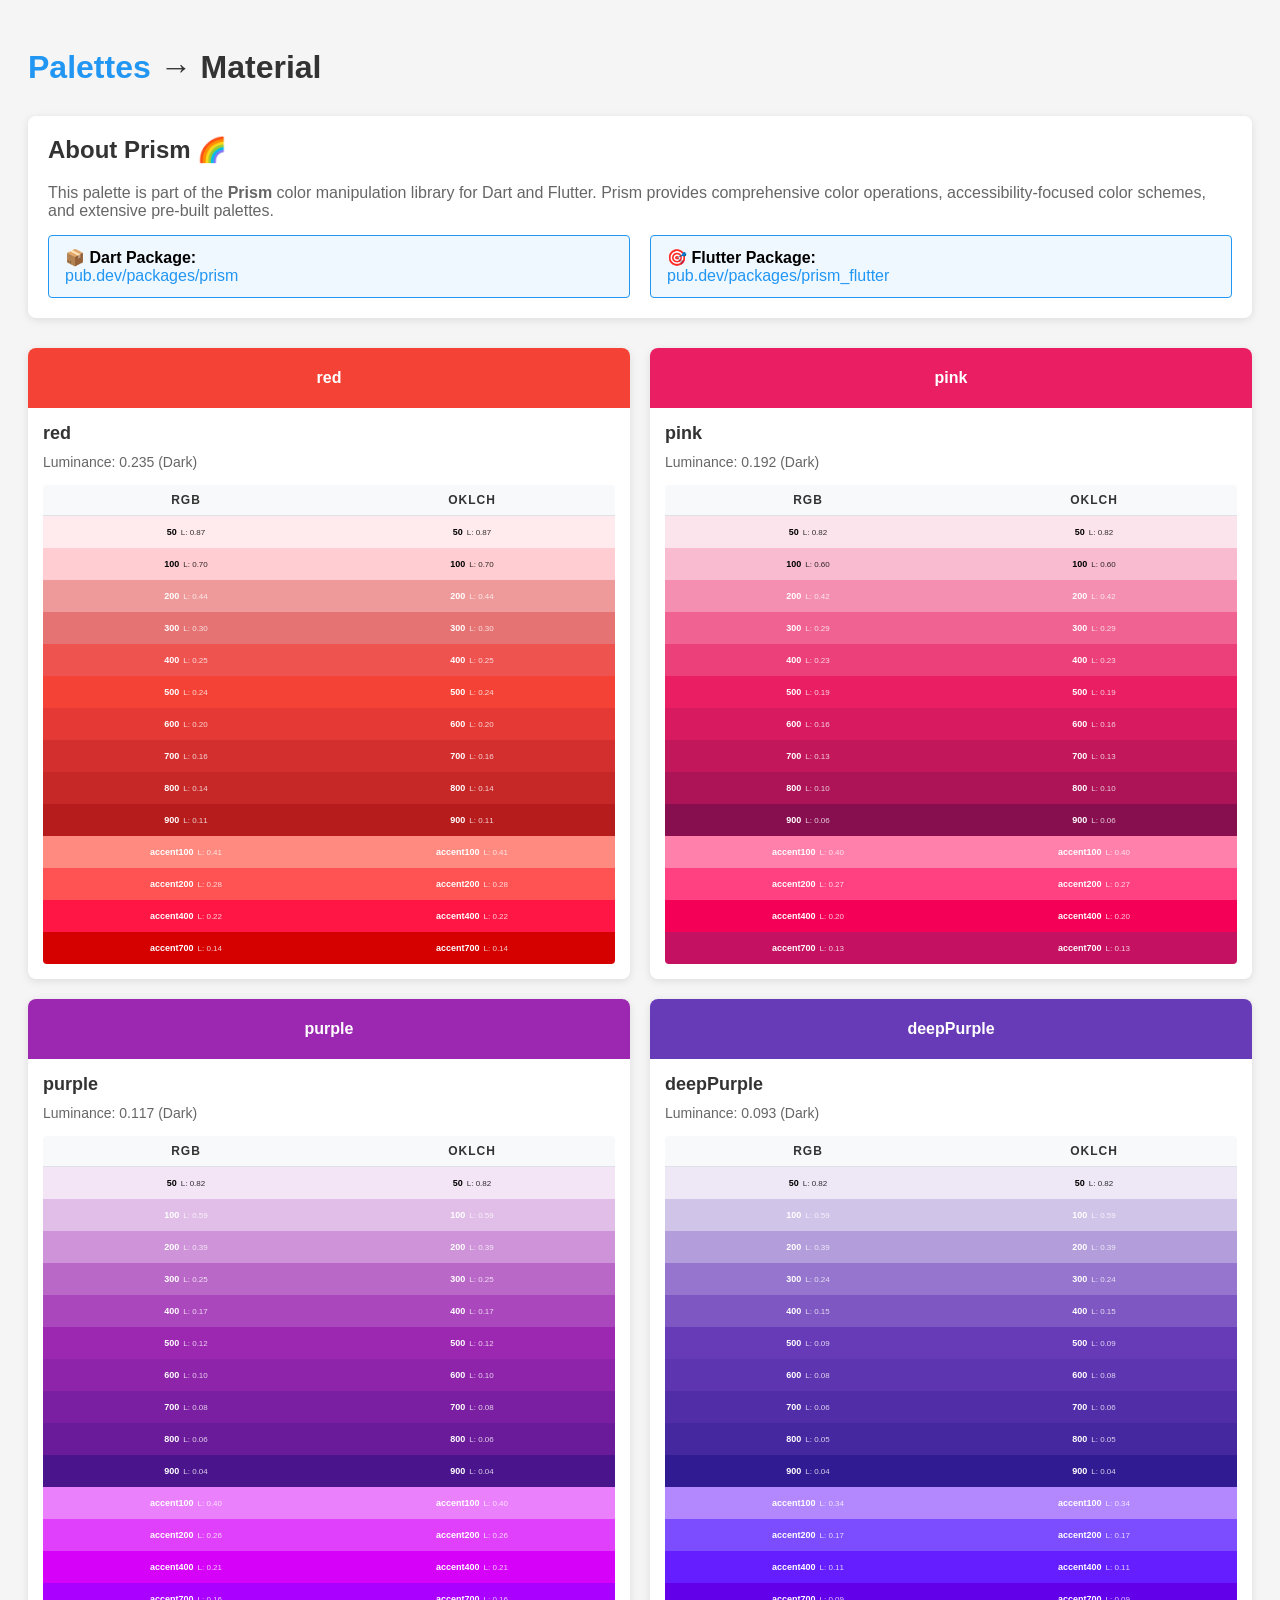
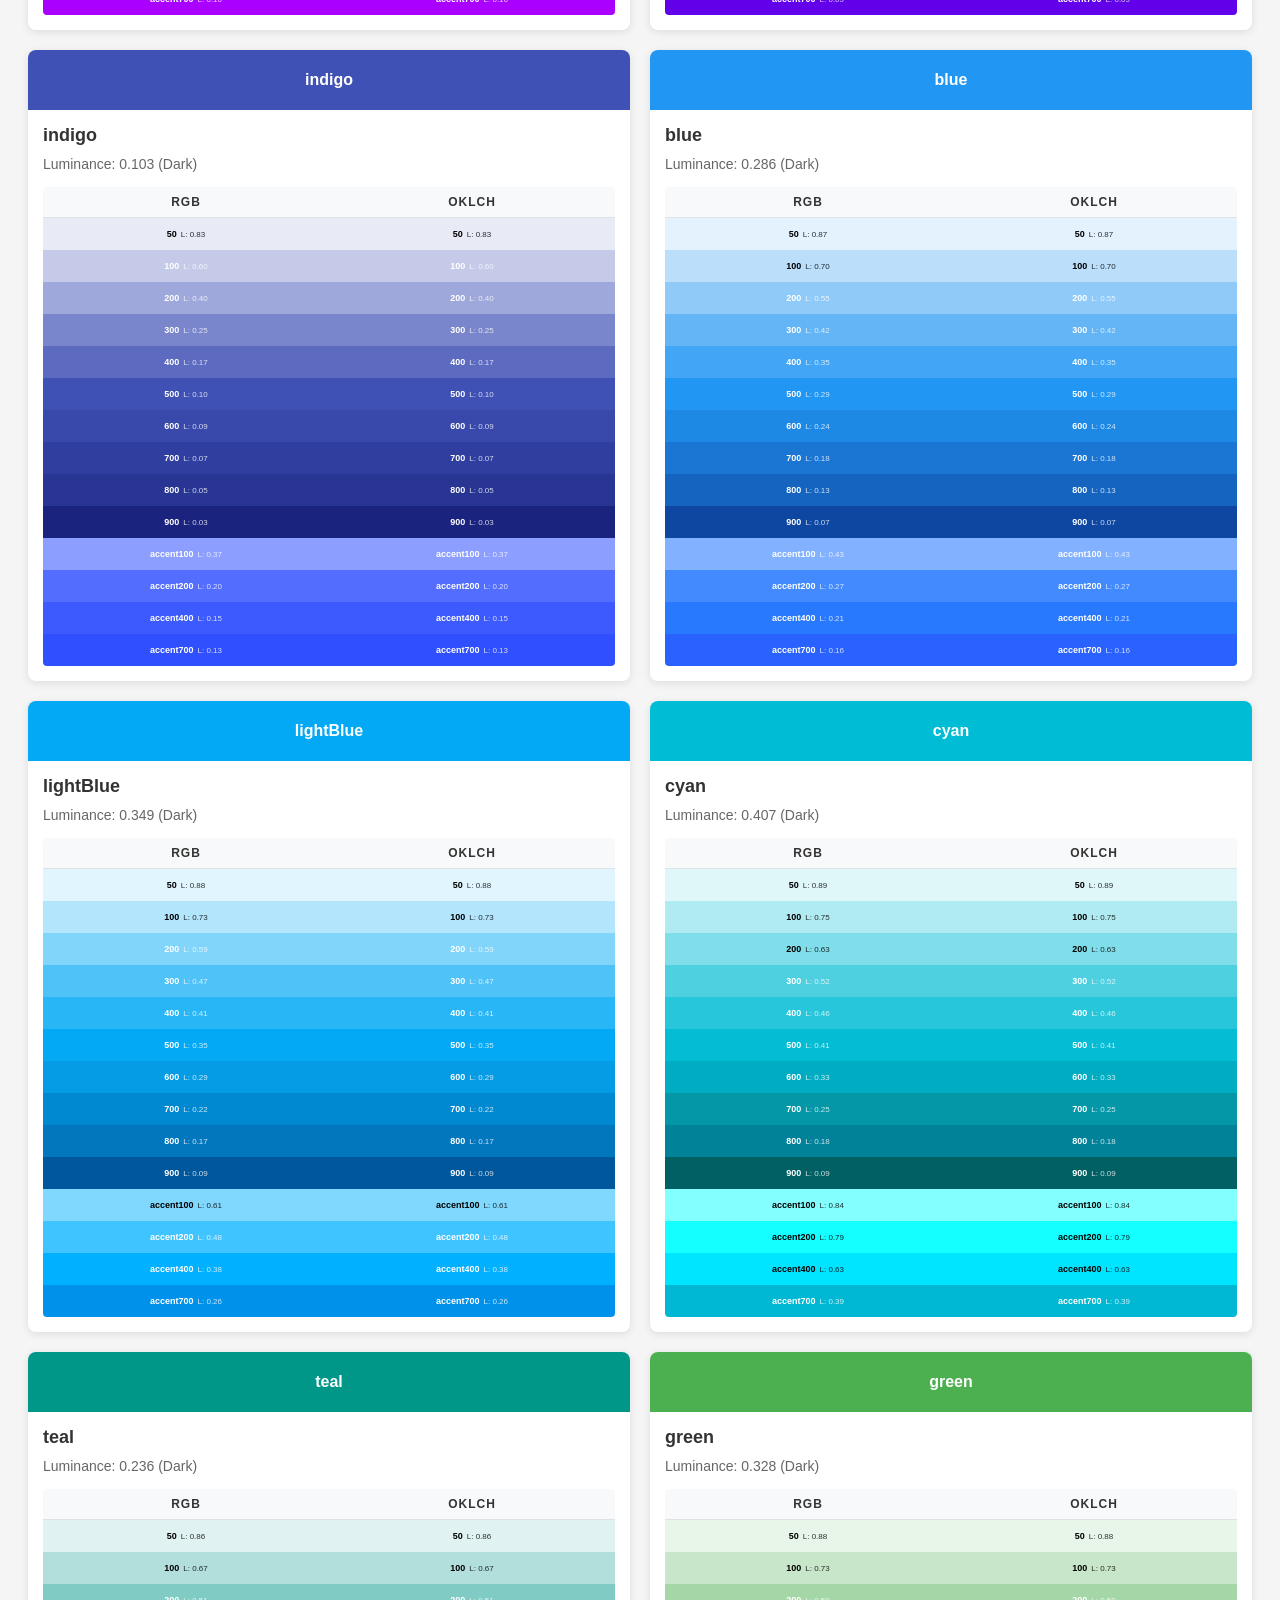
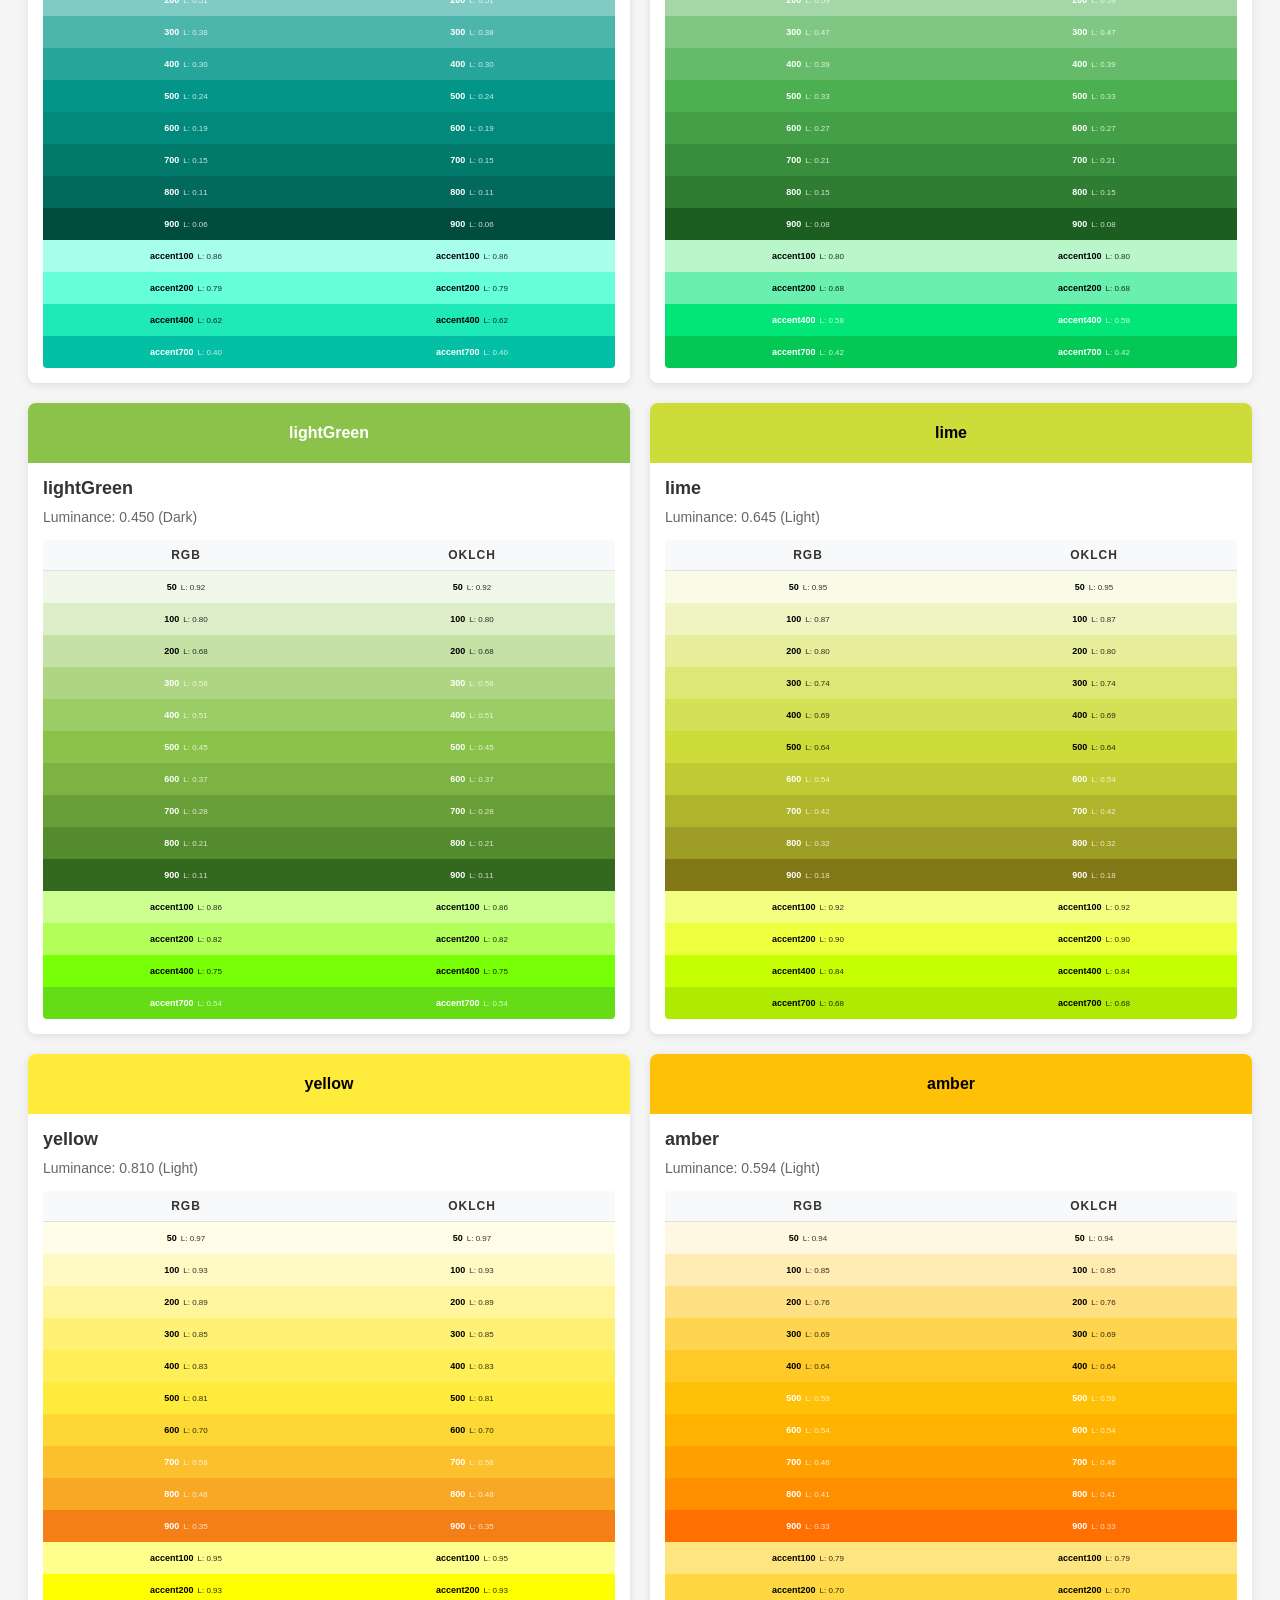
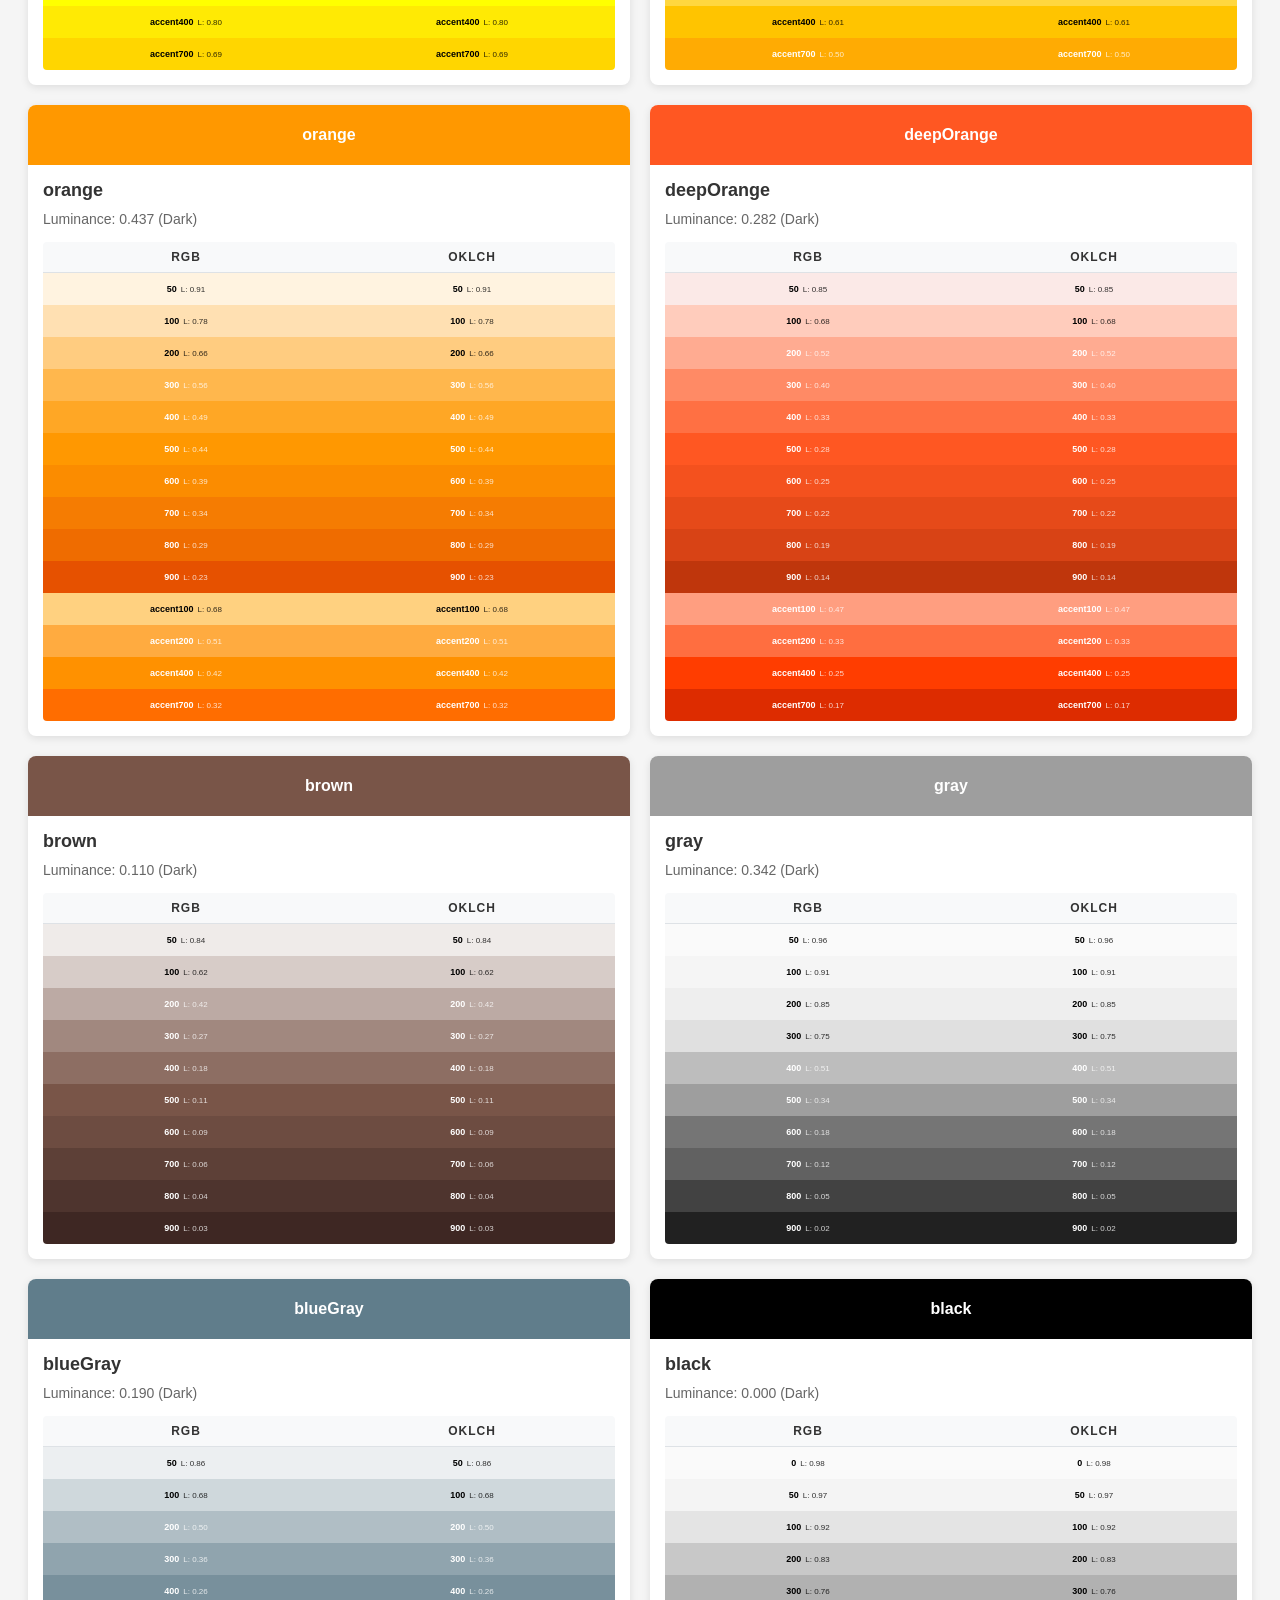
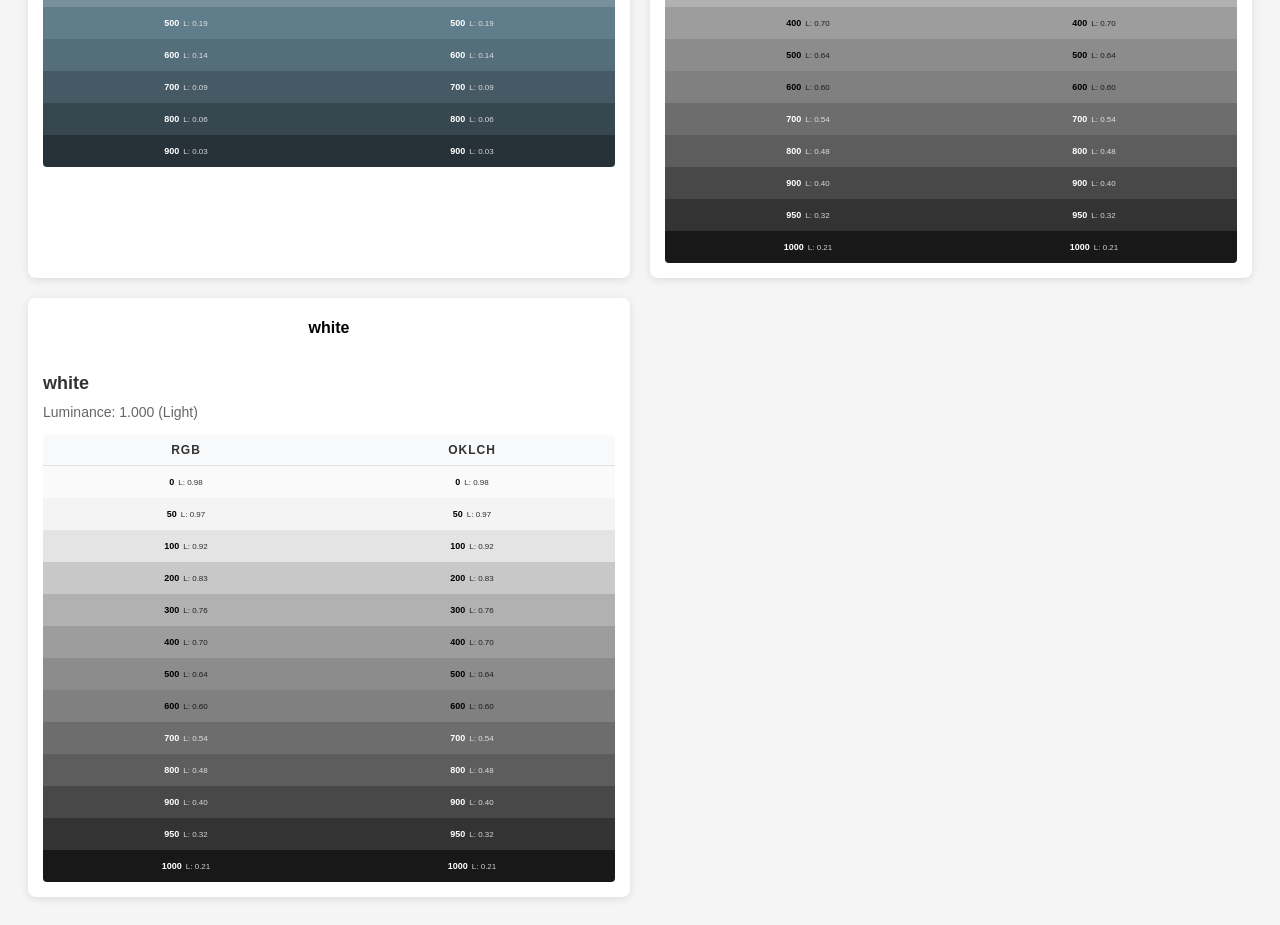
==== commit f9980885: "Added color space specific RayWithLuminance classes. Palette enums now implement RayScheme." ====
--- a/palette_gallery/Material.html
+++ b/palette_gallery/Material.html
@@ -102,6 +102,22 @@
 <span class="shade-name">900</span>
 <span class="shade-luminance">L: 0.11</span>
 </div>
+<div class="shade-item bg-material-red-accent100" style="color: #fff;">
+<span class="shade-name">accent100</span>
+<span class="shade-luminance">L: 0.41</span>
+</div>
+<div class="shade-item bg-material-red-accent200" style="color: #fff;">
+<span class="shade-name">accent200</span>
+<span class="shade-luminance">L: 0.28</span>
+</div>
+<div class="shade-item bg-material-red-accent400" style="color: #fff;">
+<span class="shade-name">accent400</span>
+<span class="shade-luminance">L: 0.22</span>
+</div>
+<div class="shade-item bg-material-red-accent700" style="color: #fff;">
+<span class="shade-name">accent700</span>
+<span class="shade-luminance">L: 0.14</span>
+</div>
 </div>
 </div>
 <div class="color-space-section">
@@ -146,6 +162,22 @@
 <div class="shade-item bg-material-red-900" style="color: #fff;">
 <span class="shade-name">900</span>
 <span class="shade-luminance">L: 0.11</span>
+</div>
+<div class="shade-item bg-material-red-accent100" style="color: #fff;">
+<span class="shade-name">accent100</span>
+<span class="shade-luminance">L: 0.41</span>
+</div>
+<div class="shade-item bg-material-red-accent200" style="color: #fff;">
+<span class="shade-name">accent200</span>
+<span class="shade-luminance">L: 0.28</span>
+</div>
+<div class="shade-item bg-material-red-accent400" style="color: #fff;">
+<span class="shade-name">accent400</span>
+<span class="shade-luminance">L: 0.22</span>
+</div>
+<div class="shade-item bg-material-red-accent700" style="color: #fff;">
+<span class="shade-name">accent700</span>
+<span class="shade-luminance">L: 0.14</span>
 </div>
 </div>
 </div>
@@ -203,6 +235,22 @@
 <span class="shade-name">900</span>
 <span class="shade-luminance">L: 0.06</span>
 </div>
+<div class="shade-item bg-material-pink-accent100" style="color: #fff;">
+<span class="shade-name">accent100</span>
+<span class="shade-luminance">L: 0.40</span>
+</div>
+<div class="shade-item bg-material-pink-accent200" style="color: #fff;">
+<span class="shade-name">accent200</span>
+<span class="shade-luminance">L: 0.27</span>
+</div>
+<div class="shade-item bg-material-pink-accent400" style="color: #fff;">
+<span class="shade-name">accent400</span>
+<span class="shade-luminance">L: 0.20</span>
+</div>
+<div class="shade-item bg-material-pink-accent700" style="color: #fff;">
+<span class="shade-name">accent700</span>
+<span class="shade-luminance">L: 0.13</span>
+</div>
 </div>
 </div>
 <div class="color-space-section">
@@ -247,6 +295,22 @@
 <div class="shade-item bg-material-pink-900" style="color: #fff;">
 <span class="shade-name">900</span>
 <span class="shade-luminance">L: 0.06</span>
+</div>
+<div class="shade-item bg-material-pink-accent100" style="color: #fff;">
+<span class="shade-name">accent100</span>
+<span class="shade-luminance">L: 0.40</span>
+</div>
+<div class="shade-item bg-material-pink-accent200" style="color: #fff;">
+<span class="shade-name">accent200</span>
+<span class="shade-luminance">L: 0.27</span>
+</div>
+<div class="shade-item bg-material-pink-accent400" style="color: #fff;">
+<span class="shade-name">accent400</span>
+<span class="shade-luminance">L: 0.20</span>
+</div>
+<div class="shade-item bg-material-pink-accent700" style="color: #fff;">
+<span class="shade-name">accent700</span>
+<span class="shade-luminance">L: 0.13</span>
 </div>
 </div>
 </div>
@@ -304,6 +368,22 @@
 <span class="shade-name">900</span>
 <span class="shade-luminance">L: 0.04</span>
 </div>
+<div class="shade-item bg-material-purple-accent100" style="color: #fff;">
+<span class="shade-name">accent100</span>
+<span class="shade-luminance">L: 0.40</span>
+</div>
+<div class="shade-item bg-material-purple-accent200" style="color: #fff;">
+<span class="shade-name">accent200</span>
+<span class="shade-luminance">L: 0.26</span>
+</div>
+<div class="shade-item bg-material-purple-accent400" style="color: #fff;">
+<span class="shade-name">accent400</span>
+<span class="shade-luminance">L: 0.21</span>
+</div>
+<div class="shade-item bg-material-purple-accent700" style="color: #fff;">
+<span class="shade-name">accent700</span>
+<span class="shade-luminance">L: 0.16</span>
+</div>
 </div>
 </div>
 <div class="color-space-section">
@@ -348,6 +428,22 @@
 <div class="shade-item bg-material-purple-900" style="color: #fff;">
 <span class="shade-name">900</span>
 <span class="shade-luminance">L: 0.04</span>
+</div>
+<div class="shade-item bg-material-purple-accent100" style="color: #fff;">
+<span class="shade-name">accent100</span>
+<span class="shade-luminance">L: 0.40</span>
+</div>
+<div class="shade-item bg-material-purple-accent200" style="color: #fff;">
+<span class="shade-name">accent200</span>
+<span class="shade-luminance">L: 0.26</span>
+</div>
+<div class="shade-item bg-material-purple-accent400" style="color: #fff;">
+<span class="shade-name">accent400</span>
+<span class="shade-luminance">L: 0.21</span>
+</div>
+<div class="shade-item bg-material-purple-accent700" style="color: #fff;">
+<span class="shade-name">accent700</span>
+<span class="shade-luminance">L: 0.16</span>
 </div>
 </div>
 </div>
@@ -405,6 +501,22 @@
 <span class="shade-name">900</span>
 <span class="shade-luminance">L: 0.04</span>
 </div>
+<div class="shade-item bg-material-deeppurple-accent100" style="color: #fff;">
+<span class="shade-name">accent100</span>
+<span class="shade-luminance">L: 0.34</span>
+</div>
+<div class="shade-item bg-material-deeppurple-accent200" style="color: #fff;">
+<span class="shade-name">accent200</span>
+<span class="shade-luminance">L: 0.17</span>
+</div>
+<div class="shade-item bg-material-deeppurple-accent400" style="color: #fff;">
+<span class="shade-name">accent400</span>
+<span class="shade-luminance">L: 0.11</span>
+</div>
+<div class="shade-item bg-material-deeppurple-accent700" style="color: #fff;">
+<span class="shade-name">accent700</span>
+<span class="shade-luminance">L: 0.09</span>
+</div>
 </div>
 </div>
 <div class="color-space-section">
@@ -449,6 +561,22 @@
 <div class="shade-item bg-material-deeppurple-900" style="color: #fff;">
 <span class="shade-name">900</span>
 <span class="shade-luminance">L: 0.04</span>
+</div>
+<div class="shade-item bg-material-deeppurple-accent100" style="color: #fff;">
+<span class="shade-name">accent100</span>
+<span class="shade-luminance">L: 0.34</span>
+</div>
+<div class="shade-item bg-material-deeppurple-accent200" style="color: #fff;">
+<span class="shade-name">accent200</span>
+<span class="shade-luminance">L: 0.17</span>
+</div>
+<div class="shade-item bg-material-deeppurple-accent400" style="color: #fff;">
+<span class="shade-name">accent400</span>
+<span class="shade-luminance">L: 0.11</span>
+</div>
+<div class="shade-item bg-material-deeppurple-accent700" style="color: #fff;">
+<span class="shade-name">accent700</span>
+<span class="shade-luminance">L: 0.09</span>
 </div>
 </div>
 </div>
@@ -506,6 +634,22 @@
 <span class="shade-name">900</span>
 <span class="shade-luminance">L: 0.03</span>
 </div>
+<div class="shade-item bg-material-indigo-accent100" style="color: #fff;">
+<span class="shade-name">accent100</span>
+<span class="shade-luminance">L: 0.37</span>
+</div>
+<div class="shade-item bg-material-indigo-accent200" style="color: #fff;">
+<span class="shade-name">accent200</span>
+<span class="shade-luminance">L: 0.20</span>
+</div>
+<div class="shade-item bg-material-indigo-accent400" style="color: #fff;">
+<span class="shade-name">accent400</span>
+<span class="shade-luminance">L: 0.15</span>
+</div>
+<div class="shade-item bg-material-indigo-accent700" style="color: #fff;">
+<span class="shade-name">accent700</span>
+<span class="shade-luminance">L: 0.13</span>
+</div>
 </div>
 </div>
 <div class="color-space-section">
@@ -550,6 +694,22 @@
 <div class="shade-item bg-material-indigo-900" style="color: #fff;">
 <span class="shade-name">900</span>
 <span class="shade-luminance">L: 0.03</span>
+</div>
+<div class="shade-item bg-material-indigo-accent100" style="color: #fff;">
+<span class="shade-name">accent100</span>
+<span class="shade-luminance">L: 0.37</span>
+</div>
+<div class="shade-item bg-material-indigo-accent200" style="color: #fff;">
+<span class="shade-name">accent200</span>
+<span class="shade-luminance">L: 0.20</span>
+</div>
+<div class="shade-item bg-material-indigo-accent400" style="color: #fff;">
+<span class="shade-name">accent400</span>
+<span class="shade-luminance">L: 0.15</span>
+</div>
+<div class="shade-item bg-material-indigo-accent700" style="color: #fff;">
+<span class="shade-name">accent700</span>
+<span class="shade-luminance">L: 0.13</span>
 </div>
 </div>
 </div>
@@ -607,6 +767,22 @@
 <span class="shade-name">900</span>
 <span class="shade-luminance">L: 0.07</span>
 </div>
+<div class="shade-item bg-material-blue-accent100" style="color: #fff;">
+<span class="shade-name">accent100</span>
+<span class="shade-luminance">L: 0.43</span>
+</div>
+<div class="shade-item bg-material-blue-accent200" style="color: #fff;">
+<span class="shade-name">accent200</span>
+<span class="shade-luminance">L: 0.27</span>
+</div>
+<div class="shade-item bg-material-blue-accent400" style="color: #fff;">
+<span class="shade-name">accent400</span>
+<span class="shade-luminance">L: 0.21</span>
+</div>
+<div class="shade-item bg-material-blue-accent700" style="color: #fff;">
+<span class="shade-name">accent700</span>
+<span class="shade-luminance">L: 0.16</span>
+</div>
 </div>
 </div>
 <div class="color-space-section">
@@ -651,6 +827,22 @@
 <div class="shade-item bg-material-blue-900" style="color: #fff;">
 <span class="shade-name">900</span>
 <span class="shade-luminance">L: 0.07</span>
+</div>
+<div class="shade-item bg-material-blue-accent100" style="color: #fff;">
+<span class="shade-name">accent100</span>
+<span class="shade-luminance">L: 0.43</span>
+</div>
+<div class="shade-item bg-material-blue-accent200" style="color: #fff;">
+<span class="shade-name">accent200</span>
+<span class="shade-luminance">L: 0.27</span>
+</div>
+<div class="shade-item bg-material-blue-accent400" style="color: #fff;">
+<span class="shade-name">accent400</span>
+<span class="shade-luminance">L: 0.21</span>
+</div>
+<div class="shade-item bg-material-blue-accent700" style="color: #fff;">
+<span class="shade-name">accent700</span>
+<span class="shade-luminance">L: 0.16</span>
 </div>
 </div>
 </div>
@@ -708,6 +900,22 @@
 <span class="shade-name">900</span>
 <span class="shade-luminance">L: 0.09</span>
 </div>
+<div class="shade-item bg-material-lightblue-accent100" style="color: #000;">
+<span class="shade-name">accent100</span>
+<span class="shade-luminance">L: 0.61</span>
+</div>
+<div class="shade-item bg-material-lightblue-accent200" style="color: #fff;">
+<span class="shade-name">accent200</span>
+<span class="shade-luminance">L: 0.48</span>
+</div>
+<div class="shade-item bg-material-lightblue-accent400" style="color: #fff;">
+<span class="shade-name">accent400</span>
+<span class="shade-luminance">L: 0.38</span>
+</div>
+<div class="shade-item bg-material-lightblue-accent700" style="color: #fff;">
+<span class="shade-name">accent700</span>
+<span class="shade-luminance">L: 0.26</span>
+</div>
 </div>
 </div>
 <div class="color-space-section">
@@ -752,6 +960,22 @@
 <div class="shade-item bg-material-lightblue-900" style="color: #fff;">
 <span class="shade-name">900</span>
 <span class="shade-luminance">L: 0.09</span>
+</div>
+<div class="shade-item bg-material-lightblue-accent100" style="color: #000;">
+<span class="shade-name">accent100</span>
+<span class="shade-luminance">L: 0.61</span>
+</div>
+<div class="shade-item bg-material-lightblue-accent200" style="color: #fff;">
+<span class="shade-name">accent200</span>
+<span class="shade-luminance">L: 0.48</span>
+</div>
+<div class="shade-item bg-material-lightblue-accent400" style="color: #fff;">
+<span class="shade-name">accent400</span>
+<span class="shade-luminance">L: 0.38</span>
+</div>
+<div class="shade-item bg-material-lightblue-accent700" style="color: #fff;">
+<span class="shade-name">accent700</span>
+<span class="shade-luminance">L: 0.26</span>
 </div>
 </div>
 </div>
@@ -809,6 +1033,22 @@
 <span class="shade-name">900</span>
 <span class="shade-luminance">L: 0.09</span>
 </div>
+<div class="shade-item bg-material-cyan-accent100" style="color: #000;">
+<span class="shade-name">accent100</span>
+<span class="shade-luminance">L: 0.84</span>
+</div>
+<div class="shade-item bg-material-cyan-accent200" style="color: #000;">
+<span class="shade-name">accent200</span>
+<span class="shade-luminance">L: 0.79</span>
+</div>
+<div class="shade-item bg-material-cyan-accent400" style="color: #000;">
+<span class="shade-name">accent400</span>
+<span class="shade-luminance">L: 0.63</span>
+</div>
+<div class="shade-item bg-material-cyan-accent700" style="color: #fff;">
+<span class="shade-name">accent700</span>
+<span class="shade-luminance">L: 0.39</span>
+</div>
 </div>
 </div>
 <div class="color-space-section">
@@ -853,6 +1093,22 @@
 <div class="shade-item bg-material-cyan-900" style="color: #fff;">
 <span class="shade-name">900</span>
 <span class="shade-luminance">L: 0.09</span>
+</div>
+<div class="shade-item bg-material-cyan-accent100" style="color: #000;">
+<span class="shade-name">accent100</span>
+<span class="shade-luminance">L: 0.84</span>
+</div>
+<div class="shade-item bg-material-cyan-accent200" style="color: #000;">
+<span class="shade-name">accent200</span>
+<span class="shade-luminance">L: 0.79</span>
+</div>
+<div class="shade-item bg-material-cyan-accent400" style="color: #000;">
+<span class="shade-name">accent400</span>
+<span class="shade-luminance">L: 0.63</span>
+</div>
+<div class="shade-item bg-material-cyan-accent700" style="color: #fff;">
+<span class="shade-name">accent700</span>
+<span class="shade-luminance">L: 0.39</span>
 </div>
 </div>
 </div>
@@ -910,6 +1166,22 @@
 <span class="shade-name">900</span>
 <span class="shade-luminance">L: 0.06</span>
 </div>
+<div class="shade-item bg-material-teal-accent100" style="color: #000;">
+<span class="shade-name">accent100</span>
+<span class="shade-luminance">L: 0.86</span>
+</div>
+<div class="shade-item bg-material-teal-accent200" style="color: #000;">
+<span class="shade-name">accent200</span>
+<span class="shade-luminance">L: 0.79</span>
+</div>
+<div class="shade-item bg-material-teal-accent400" style="color: #000;">
+<span class="shade-name">accent400</span>
+<span class="shade-luminance">L: 0.62</span>
+</div>
+<div class="shade-item bg-material-teal-accent700" style="color: #fff;">
+<span class="shade-name">accent700</span>
+<span class="shade-luminance">L: 0.40</span>
+</div>
 </div>
 </div>
 <div class="color-space-section">
@@ -954,6 +1226,22 @@
 <div class="shade-item bg-material-teal-900" style="color: #fff;">
 <span class="shade-name">900</span>
 <span class="shade-luminance">L: 0.06</span>
+</div>
+<div class="shade-item bg-material-teal-accent100" style="color: #000;">
+<span class="shade-name">accent100</span>
+<span class="shade-luminance">L: 0.86</span>
+</div>
+<div class="shade-item bg-material-teal-accent200" style="color: #000;">
+<span class="shade-name">accent200</span>
+<span class="shade-luminance">L: 0.79</span>
+</div>
+<div class="shade-item bg-material-teal-accent400" style="color: #000;">
+<span class="shade-name">accent400</span>
+<span class="shade-luminance">L: 0.62</span>
+</div>
+<div class="shade-item bg-material-teal-accent700" style="color: #fff;">
+<span class="shade-name">accent700</span>
+<span class="shade-luminance">L: 0.40</span>
 </div>
 </div>
 </div>
@@ -1011,6 +1299,22 @@
 <span class="shade-name">900</span>
 <span class="shade-luminance">L: 0.08</span>
 </div>
+<div class="shade-item bg-material-green-accent100" style="color: #000;">
+<span class="shade-name">accent100</span>
+<span class="shade-luminance">L: 0.80</span>
+</div>
+<div class="shade-item bg-material-green-accent200" style="color: #000;">
+<span class="shade-name">accent200</span>
+<span class="shade-luminance">L: 0.68</span>
+</div>
+<div class="shade-item bg-material-green-accent400" style="color: #fff;">
+<span class="shade-name">accent400</span>
+<span class="shade-luminance">L: 0.58</span>
+</div>
+<div class="shade-item bg-material-green-accent700" style="color: #fff;">
+<span class="shade-name">accent700</span>
+<span class="shade-luminance">L: 0.42</span>
+</div>
 </div>
 </div>
 <div class="color-space-section">
@@ -1055,6 +1359,22 @@
 <div class="shade-item bg-material-green-900" style="color: #fff;">
 <span class="shade-name">900</span>
 <span class="shade-luminance">L: 0.08</span>
+</div>
+<div class="shade-item bg-material-green-accent100" style="color: #000;">
+<span class="shade-name">accent100</span>
+<span class="shade-luminance">L: 0.80</span>
+</div>
+<div class="shade-item bg-material-green-accent200" style="color: #000;">
+<span class="shade-name">accent200</span>
+<span class="shade-luminance">L: 0.68</span>
+</div>
+<div class="shade-item bg-material-green-accent400" style="color: #fff;">
+<span class="shade-name">accent400</span>
+<span class="shade-luminance">L: 0.58</span>
+</div>
+<div class="shade-item bg-material-green-accent700" style="color: #fff;">
+<span class="shade-name">accent700</span>
+<span class="shade-luminance">L: 0.42</span>
 </div>
 </div>
 </div>
@@ -1112,6 +1432,22 @@
 <span class="shade-name">900</span>
 <span class="shade-luminance">L: 0.11</span>
 </div>
+<div class="shade-item bg-material-lightgreen-accent100" style="color: #000;">
+<span class="shade-name">accent100</span>
+<span class="shade-luminance">L: 0.86</span>
+</div>
+<div class="shade-item bg-material-lightgreen-accent200" style="color: #000;">
+<span class="shade-name">accent200</span>
+<span class="shade-luminance">L: 0.82</span>
+</div>
+<div class="shade-item bg-material-lightgreen-accent400" style="color: #000;">
+<span class="shade-name">accent400</span>
+<span class="shade-luminance">L: 0.75</span>
+</div>
+<div class="shade-item bg-material-lightgreen-accent700" style="color: #fff;">
+<span class="shade-name">accent700</span>
+<span class="shade-luminance">L: 0.54</span>
+</div>
 </div>
 </div>
 <div class="color-space-section">
@@ -1156,6 +1492,22 @@
 <div class="shade-item bg-material-lightgreen-900" style="color: #fff;">
 <span class="shade-name">900</span>
 <span class="shade-luminance">L: 0.11</span>
+</div>
+<div class="shade-item bg-material-lightgreen-accent100" style="color: #000;">
+<span class="shade-name">accent100</span>
+<span class="shade-luminance">L: 0.86</span>
+</div>
+<div class="shade-item bg-material-lightgreen-accent200" style="color: #000;">
+<span class="shade-name">accent200</span>
+<span class="shade-luminance">L: 0.82</span>
+</div>
+<div class="shade-item bg-material-lightgreen-accent400" style="color: #000;">
+<span class="shade-name">accent400</span>
+<span class="shade-luminance">L: 0.75</span>
+</div>
+<div class="shade-item bg-material-lightgreen-accent700" style="color: #fff;">
+<span class="shade-name">accent700</span>
+<span class="shade-luminance">L: 0.54</span>
 </div>
 </div>
 </div>
@@ -1213,6 +1565,22 @@
 <span class="shade-name">900</span>
 <span class="shade-luminance">L: 0.18</span>
 </div>
+<div class="shade-item bg-material-lime-accent100" style="color: #000;">
+<span class="shade-name">accent100</span>
+<span class="shade-luminance">L: 0.92</span>
+</div>
+<div class="shade-item bg-material-lime-accent200" style="color: #000;">
+<span class="shade-name">accent200</span>
+<span class="shade-luminance">L: 0.90</span>
+</div>
+<div class="shade-item bg-material-lime-accent400" style="color: #000;">
+<span class="shade-name">accent400</span>
+<span class="shade-luminance">L: 0.84</span>
+</div>
+<div class="shade-item bg-material-lime-accent700" style="color: #000;">
+<span class="shade-name">accent700</span>
+<span class="shade-luminance">L: 0.68</span>
+</div>
 </div>
 </div>
 <div class="color-space-section">
@@ -1257,6 +1625,22 @@
 <div class="shade-item bg-material-lime-900" style="color: #fff;">
 <span class="shade-name">900</span>
 <span class="shade-luminance">L: 0.18</span>
+</div>
+<div class="shade-item bg-material-lime-accent100" style="color: #000;">
+<span class="shade-name">accent100</span>
+<span class="shade-luminance">L: 0.92</span>
+</div>
+<div class="shade-item bg-material-lime-accent200" style="color: #000;">
+<span class="shade-name">accent200</span>
+<span class="shade-luminance">L: 0.90</span>
+</div>
+<div class="shade-item bg-material-lime-accent400" style="color: #000;">
+<span class="shade-name">accent400</span>
+<span class="shade-luminance">L: 0.84</span>
+</div>
+<div class="shade-item bg-material-lime-accent700" style="color: #000;">
+<span class="shade-name">accent700</span>
+<span class="shade-luminance">L: 0.68</span>
 </div>
 </div>
 </div>
@@ -1314,6 +1698,22 @@
 <span class="shade-name">900</span>
 <span class="shade-luminance">L: 0.35</span>
 </div>
+<div class="shade-item bg-material-yellow-accent100" style="color: #000;">
+<span class="shade-name">accent100</span>
+<span class="shade-luminance">L: 0.95</span>
+</div>
+<div class="shade-item bg-material-yellow-accent200" style="color: #000;">
+<span class="shade-name">accent200</span>
+<span class="shade-luminance">L: 0.93</span>
+</div>
+<div class="shade-item bg-material-yellow-accent400" style="color: #000;">
+<span class="shade-name">accent400</span>
+<span class="shade-luminance">L: 0.80</span>
+</div>
+<div class="shade-item bg-material-yellow-accent700" style="color: #000;">
+<span class="shade-name">accent700</span>
+<span class="shade-luminance">L: 0.69</span>
+</div>
 </div>
 </div>
 <div class="color-space-section">
@@ -1358,6 +1758,22 @@
 <div class="shade-item bg-material-yellow-900" style="color: #fff;">
 <span class="shade-name">900</span>
 <span class="shade-luminance">L: 0.35</span>
+</div>
+<div class="shade-item bg-material-yellow-accent100" style="color: #000;">
+<span class="shade-name">accent100</span>
+<span class="shade-luminance">L: 0.95</span>
+</div>
+<div class="shade-item bg-material-yellow-accent200" style="color: #000;">
+<span class="shade-name">accent200</span>
+<span class="shade-luminance">L: 0.93</span>
+</div>
+<div class="shade-item bg-material-yellow-accent400" style="color: #000;">
+<span class="shade-name">accent400</span>
+<span class="shade-luminance">L: 0.80</span>
+</div>
+<div class="shade-item bg-material-yellow-accent700" style="color: #000;">
+<span class="shade-name">accent700</span>
+<span class="shade-luminance">L: 0.69</span>
 </div>
 </div>
 </div>
@@ -1415,6 +1831,22 @@
 <span class="shade-name">900</span>
 <span class="shade-luminance">L: 0.33</span>
 </div>
+<div class="shade-item bg-material-amber-accent100" style="color: #000;">
+<span class="shade-name">accent100</span>
+<span class="shade-luminance">L: 0.79</span>
+</div>
+<div class="shade-item bg-material-amber-accent200" style="color: #000;">
+<span class="shade-name">accent200</span>
+<span class="shade-luminance">L: 0.70</span>
+</div>
+<div class="shade-item bg-material-amber-accent400" style="color: #000;">
+<span class="shade-name">accent400</span>
+<span class="shade-luminance">L: 0.61</span>
+</div>
+<div class="shade-item bg-material-amber-accent700" style="color: #fff;">
+<span class="shade-name">accent700</span>
+<span class="shade-luminance">L: 0.50</span>
+</div>
 </div>
 </div>
 <div class="color-space-section">
@@ -1459,6 +1891,22 @@
 <div class="shade-item bg-material-amber-900" style="color: #fff;">
 <span class="shade-name">900</span>
 <span class="shade-luminance">L: 0.33</span>
+</div>
+<div class="shade-item bg-material-amber-accent100" style="color: #000;">
+<span class="shade-name">accent100</span>
+<span class="shade-luminance">L: 0.79</span>
+</div>
+<div class="shade-item bg-material-amber-accent200" style="color: #000;">
+<span class="shade-name">accent200</span>
+<span class="shade-luminance">L: 0.70</span>
+</div>
+<div class="shade-item bg-material-amber-accent400" style="color: #000;">
+<span class="shade-name">accent400</span>
+<span class="shade-luminance">L: 0.61</span>
+</div>
+<div class="shade-item bg-material-amber-accent700" style="color: #fff;">
+<span class="shade-name">accent700</span>
+<span class="shade-luminance">L: 0.50</span>
 </div>
 </div>
 </div>
@@ -1516,6 +1964,22 @@
 <span class="shade-name">900</span>
 <span class="shade-luminance">L: 0.23</span>
 </div>
+<div class="shade-item bg-material-orange-accent100" style="color: #000;">
+<span class="shade-name">accent100</span>
+<span class="shade-luminance">L: 0.68</span>
+</div>
+<div class="shade-item bg-material-orange-accent200" style="color: #fff;">
+<span class="shade-name">accent200</span>
+<span class="shade-luminance">L: 0.51</span>
+</div>
+<div class="shade-item bg-material-orange-accent400" style="color: #fff;">
+<span class="shade-name">accent400</span>
+<span class="shade-luminance">L: 0.42</span>
+</div>
+<div class="shade-item bg-material-orange-accent700" style="color: #fff;">
+<span class="shade-name">accent700</span>
+<span class="shade-luminance">L: 0.32</span>
+</div>
 </div>
 </div>
 <div class="color-space-section">
@@ -1560,6 +2024,22 @@
 <div class="shade-item bg-material-orange-900" style="color: #fff;">
 <span class="shade-name">900</span>
 <span class="shade-luminance">L: 0.23</span>
+</div>
+<div class="shade-item bg-material-orange-accent100" style="color: #000;">
+<span class="shade-name">accent100</span>
+<span class="shade-luminance">L: 0.68</span>
+</div>
+<div class="shade-item bg-material-orange-accent200" style="color: #fff;">
+<span class="shade-name">accent200</span>
+<span class="shade-luminance">L: 0.51</span>
+</div>
+<div class="shade-item bg-material-orange-accent400" style="color: #fff;">
+<span class="shade-name">accent400</span>
+<span class="shade-luminance">L: 0.42</span>
+</div>
+<div class="shade-item bg-material-orange-accent700" style="color: #fff;">
+<span class="shade-name">accent700</span>
+<span class="shade-luminance">L: 0.32</span>
 </div>
 </div>
 </div>
@@ -1617,6 +2097,22 @@
 <span class="shade-name">900</span>
 <span class="shade-luminance">L: 0.14</span>
 </div>
+<div class="shade-item bg-material-deeporange-accent100" style="color: #fff;">
+<span class="shade-name">accent100</span>
+<span class="shade-luminance">L: 0.47</span>
+</div>
+<div class="shade-item bg-material-deeporange-accent200" style="color: #fff;">
+<span class="shade-name">accent200</span>
+<span class="shade-luminance">L: 0.33</span>
+</div>
+<div class="shade-item bg-material-deeporange-accent400" style="color: #fff;">
+<span class="shade-name">accent400</span>
+<span class="shade-luminance">L: 0.25</span>
+</div>
+<div class="shade-item bg-material-deeporange-accent700" style="color: #fff;">
+<span class="shade-name">accent700</span>
+<span class="shade-luminance">L: 0.17</span>
+</div>
 </div>
 </div>
 <div class="color-space-section">
@@ -1661,6 +2157,22 @@
 <div class="shade-item bg-material-deeporange-900" style="color: #fff;">
 <span class="shade-name">900</span>
 <span class="shade-luminance">L: 0.14</span>
+</div>
+<div class="shade-item bg-material-deeporange-accent100" style="color: #fff;">
+<span class="shade-name">accent100</span>
+<span class="shade-luminance">L: 0.47</span>
+</div>
+<div class="shade-item bg-material-deeporange-accent200" style="color: #fff;">
+<span class="shade-name">accent200</span>
+<span class="shade-luminance">L: 0.33</span>
+</div>
+<div class="shade-item bg-material-deeporange-accent400" style="color: #fff;">
+<span class="shade-name">accent400</span>
+<span class="shade-luminance">L: 0.25</span>
+</div>
+<div class="shade-item bg-material-deeporange-accent700" style="color: #fff;">
+<span class="shade-name">accent700</span>
+<span class="shade-luminance">L: 0.17</span>
 </div>
 </div>
 </div>
@@ -1983,55 +2495,55 @@
 <div class="shades-column">
 <div class="shade-item bg-material-black-0" style="color: #000;">
 <span class="shade-name">0</span>
-<span class="shade-luminance">L: 0.96</span>
+<span class="shade-luminance">L: 0.98</span>
 </div>
 <div class="shade-item bg-material-black-50" style="color: #000;">
 <span class="shade-name">50</span>
-<span class="shade-luminance">L: 0.90</span>
+<span class="shade-luminance">L: 0.97</span>
 </div>
 <div class="shade-item bg-material-black-100" style="color: #000;">
 <span class="shade-name">100</span>
-<span class="shade-luminance">L: 0.78</span>
-</div>
-<div class="shade-item bg-material-black-200" style="color: #fff;">
-<span class="shade-name">200</span>
-<span class="shade-luminance">L: 0.58</span>
-</div>
-<div class="shade-item bg-material-black-300" style="color: #fff;">
-<span class="shade-name">300</span>
-<span class="shade-luminance">L: 0.44</span>
-</div>
-<div class="shade-item bg-material-black-400" style="color: #fff;">
-<span class="shade-name">400</span>
-<span class="shade-luminance">L: 0.34</span>
-</div>
-<div class="shade-item bg-material-black-500" style="color: #fff;">
-<span class="shade-name">500</span>
-<span class="shade-luminance">L: 0.26</span>
-</div>
-<div class="shade-item bg-material-black-600" style="color: #fff;">
-<span class="shade-name">600</span>
-<span class="shade-luminance">L: 0.22</span>
+<span class="shade-luminance">L: 0.92</span>
+</div>
+<div class="shade-item bg-material-black-200" style="color: #000;">
+<span class="shade-name">200</span>
+<span class="shade-luminance">L: 0.83</span>
+</div>
+<div class="shade-item bg-material-black-300" style="color: #000;">
+<span class="shade-name">300</span>
+<span class="shade-luminance">L: 0.76</span>
+</div>
+<div class="shade-item bg-material-black-400" style="color: #000;">
+<span class="shade-name">400</span>
+<span class="shade-luminance">L: 0.70</span>
+</div>
+<div class="shade-item bg-material-black-500" style="color: #000;">
+<span class="shade-name">500</span>
+<span class="shade-luminance">L: 0.64</span>
+</div>
+<div class="shade-item bg-material-black-600" style="color: #000;">
+<span class="shade-name">600</span>
+<span class="shade-luminance">L: 0.60</span>
 </div>
 <div class="shade-item bg-material-black-700" style="color: #fff;">
 <span class="shade-name">700</span>
-<span class="shade-luminance">L: 0.15</span>
+<span class="shade-luminance">L: 0.54</span>
 </div>
 <div class="shade-item bg-material-black-800" style="color: #fff;">
 <span class="shade-name">800</span>
-<span class="shade-luminance">L: 0.11</span>
+<span class="shade-luminance">L: 0.48</span>
 </div>
 <div class="shade-item bg-material-black-900" style="color: #fff;">
 <span class="shade-name">900</span>
-<span class="shade-luminance">L: 0.06</span>
+<span class="shade-luminance">L: 0.40</span>
 </div>
 <div class="shade-item bg-material-black-950" style="color: #fff;">
 <span class="shade-name">950</span>
-<span class="shade-luminance">L: 0.03</span>
+<span class="shade-luminance">L: 0.32</span>
 </div>
 <div class="shade-item bg-material-black-1000" style="color: #fff;">
 <span class="shade-name">1000</span>
-<span class="shade-luminance">L: 0.01</span>
+<span class="shade-luminance">L: 0.21</span>
 </div>
 </div>
 </div>
@@ -2040,55 +2552,55 @@
 <div class="shades-column">
 <div class="shade-item bg-material-black-0" style="color: #000;">
 <span class="shade-name">0</span>
-<span class="shade-luminance">L: 0.96</span>
+<span class="shade-luminance">L: 0.98</span>
 </div>
 <div class="shade-item bg-material-black-50" style="color: #000;">
 <span class="shade-name">50</span>
-<span class="shade-luminance">L: 0.90</span>
+<span class="shade-luminance">L: 0.97</span>
 </div>
 <div class="shade-item bg-material-black-100" style="color: #000;">
 <span class="shade-name">100</span>
-<span class="shade-luminance">L: 0.78</span>
-</div>
-<div class="shade-item bg-material-black-200" style="color: #fff;">
-<span class="shade-name">200</span>
-<span class="shade-luminance">L: 0.58</span>
-</div>
-<div class="shade-item bg-material-black-300" style="color: #fff;">
-<span class="shade-name">300</span>
-<span class="shade-luminance">L: 0.44</span>
-</div>
-<div class="shade-item bg-material-black-400" style="color: #fff;">
-<span class="shade-name">400</span>
-<span class="shade-luminance">L: 0.34</span>
-</div>
-<div class="shade-item bg-material-black-500" style="color: #fff;">
-<span class="shade-name">500</span>
-<span class="shade-luminance">L: 0.26</span>
-</div>
-<div class="shade-item bg-material-black-600" style="color: #fff;">
-<span class="shade-name">600</span>
-<span class="shade-luminance">L: 0.22</span>
+<span class="shade-luminance">L: 0.92</span>
+</div>
+<div class="shade-item bg-material-black-200" style="color: #000;">
+<span class="shade-name">200</span>
+<span class="shade-luminance">L: 0.83</span>
+</div>
+<div class="shade-item bg-material-black-300" style="color: #000;">
+<span class="shade-name">300</span>
+<span class="shade-luminance">L: 0.76</span>
+</div>
+<div class="shade-item bg-material-black-400" style="color: #000;">
+<span class="shade-name">400</span>
+<span class="shade-luminance">L: 0.70</span>
+</div>
+<div class="shade-item bg-material-black-500" style="color: #000;">
+<span class="shade-name">500</span>
+<span class="shade-luminance">L: 0.64</span>
+</div>
+<div class="shade-item bg-material-black-600" style="color: #000;">
+<span class="shade-name">600</span>
+<span class="shade-luminance">L: 0.60</span>
 </div>
 <div class="shade-item bg-material-black-700" style="color: #fff;">
 <span class="shade-name">700</span>
-<span class="shade-luminance">L: 0.15</span>
+<span class="shade-luminance">L: 0.54</span>
 </div>
 <div class="shade-item bg-material-black-800" style="color: #fff;">
 <span class="shade-name">800</span>
-<span class="shade-luminance">L: 0.11</span>
+<span class="shade-luminance">L: 0.48</span>
 </div>
 <div class="shade-item bg-material-black-900" style="color: #fff;">
 <span class="shade-name">900</span>
-<span class="shade-luminance">L: 0.06</span>
+<span class="shade-luminance">L: 0.40</span>
 </div>
 <div class="shade-item bg-material-black-950" style="color: #fff;">
 <span class="shade-name">950</span>
-<span class="shade-luminance">L: 0.03</span>
+<span class="shade-luminance">L: 0.32</span>
 </div>
 <div class="shade-item bg-material-black-1000" style="color: #fff;">
 <span class="shade-name">1000</span>
-<span class="shade-luminance">L: 0.01</span>
+<span class="shade-luminance">L: 0.21</span>
 </div>
 </div>
 </div>
@@ -2108,55 +2620,55 @@
 <div class="shades-column">
 <div class="shade-item bg-material-white-0" style="color: #000;">
 <span class="shade-name">0</span>
-<span class="shade-luminance">L: 0.96</span>
+<span class="shade-luminance">L: 0.98</span>
 </div>
 <div class="shade-item bg-material-white-50" style="color: #000;">
 <span class="shade-name">50</span>
-<span class="shade-luminance">L: 0.90</span>
+<span class="shade-luminance">L: 0.97</span>
 </div>
 <div class="shade-item bg-material-white-100" style="color: #000;">
 <span class="shade-name">100</span>
-<span class="shade-luminance">L: 0.78</span>
-</div>
-<div class="shade-item bg-material-white-200" style="color: #fff;">
-<span class="shade-name">200</span>
-<span class="shade-luminance">L: 0.58</span>
-</div>
-<div class="shade-item bg-material-white-300" style="color: #fff;">
-<span class="shade-name">300</span>
-<span class="shade-luminance">L: 0.44</span>
-</div>
-<div class="shade-item bg-material-white-400" style="color: #fff;">
-<span class="shade-name">400</span>
-<span class="shade-luminance">L: 0.34</span>
-</div>
-<div class="shade-item bg-material-white-500" style="color: #fff;">
-<span class="shade-name">500</span>
-<span class="shade-luminance">L: 0.26</span>
-</div>
-<div class="shade-item bg-material-white-600" style="color: #fff;">
-<span class="shade-name">600</span>
-<span class="shade-luminance">L: 0.22</span>
+<span class="shade-luminance">L: 0.92</span>
+</div>
+<div class="shade-item bg-material-white-200" style="color: #000;">
+<span class="shade-name">200</span>
+<span class="shade-luminance">L: 0.83</span>
+</div>
+<div class="shade-item bg-material-white-300" style="color: #000;">
+<span class="shade-name">300</span>
+<span class="shade-luminance">L: 0.76</span>
+</div>
+<div class="shade-item bg-material-white-400" style="color: #000;">
+<span class="shade-name">400</span>
+<span class="shade-luminance">L: 0.70</span>
+</div>
+<div class="shade-item bg-material-white-500" style="color: #000;">
+<span class="shade-name">500</span>
+<span class="shade-luminance">L: 0.64</span>
+</div>
+<div class="shade-item bg-material-white-600" style="color: #000;">
+<span class="shade-name">600</span>
+<span class="shade-luminance">L: 0.60</span>
 </div>
 <div class="shade-item bg-material-white-700" style="color: #fff;">
 <span class="shade-name">700</span>
-<span class="shade-luminance">L: 0.15</span>
+<span class="shade-luminance">L: 0.54</span>
 </div>
 <div class="shade-item bg-material-white-800" style="color: #fff;">
 <span class="shade-name">800</span>
-<span class="shade-luminance">L: 0.11</span>
+<span class="shade-luminance">L: 0.48</span>
 </div>
 <div class="shade-item bg-material-white-900" style="color: #fff;">
 <span class="shade-name">900</span>
-<span class="shade-luminance">L: 0.06</span>
+<span class="shade-luminance">L: 0.40</span>
 </div>
 <div class="shade-item bg-material-white-950" style="color: #fff;">
 <span class="shade-name">950</span>
-<span class="shade-luminance">L: 0.03</span>
+<span class="shade-luminance">L: 0.32</span>
 </div>
 <div class="shade-item bg-material-white-1000" style="color: #fff;">
 <span class="shade-name">1000</span>
-<span class="shade-luminance">L: 0.01</span>
+<span class="shade-luminance">L: 0.21</span>
 </div>
 </div>
 </div>
@@ -2165,55 +2677,55 @@
 <div class="shades-column">
 <div class="shade-item bg-material-white-0" style="color: #000;">
 <span class="shade-name">0</span>
-<span class="shade-luminance">L: 0.96</span>
+<span class="shade-luminance">L: 0.98</span>
 </div>
 <div class="shade-item bg-material-white-50" style="color: #000;">
 <span class="shade-name">50</span>
-<span class="shade-luminance">L: 0.90</span>
+<span class="shade-luminance">L: 0.97</span>
 </div>
 <div class="shade-item bg-material-white-100" style="color: #000;">
 <span class="shade-name">100</span>
-<span class="shade-luminance">L: 0.78</span>
-</div>
-<div class="shade-item bg-material-white-200" style="color: #fff;">
-<span class="shade-name">200</span>
-<span class="shade-luminance">L: 0.58</span>
-</div>
-<div class="shade-item bg-material-white-300" style="color: #fff;">
-<span class="shade-name">300</span>
-<span class="shade-luminance">L: 0.44</span>
-</div>
-<div class="shade-item bg-material-white-400" style="color: #fff;">
-<span class="shade-name">400</span>
-<span class="shade-luminance">L: 0.34</span>
-</div>
-<div class="shade-item bg-material-white-500" style="color: #fff;">
-<span class="shade-name">500</span>
-<span class="shade-luminance">L: 0.26</span>
-</div>
-<div class="shade-item bg-material-white-600" style="color: #fff;">
-<span class="shade-name">600</span>
-<span class="shade-luminance">L: 0.22</span>
+<span class="shade-luminance">L: 0.92</span>
+</div>
+<div class="shade-item bg-material-white-200" style="color: #000;">
+<span class="shade-name">200</span>
+<span class="shade-luminance">L: 0.83</span>
+</div>
+<div class="shade-item bg-material-white-300" style="color: #000;">
+<span class="shade-name">300</span>
+<span class="shade-luminance">L: 0.76</span>
+</div>
+<div class="shade-item bg-material-white-400" style="color: #000;">
+<span class="shade-name">400</span>
+<span class="shade-luminance">L: 0.70</span>
+</div>
+<div class="shade-item bg-material-white-500" style="color: #000;">
+<span class="shade-name">500</span>
+<span class="shade-luminance">L: 0.64</span>
+</div>
+<div class="shade-item bg-material-white-600" style="color: #000;">
+<span class="shade-name">600</span>
+<span class="shade-luminance">L: 0.60</span>
 </div>
 <div class="shade-item bg-material-white-700" style="color: #fff;">
 <span class="shade-name">700</span>
-<span class="shade-luminance">L: 0.15</span>
+<span class="shade-luminance">L: 0.54</span>
 </div>
 <div class="shade-item bg-material-white-800" style="color: #fff;">
 <span class="shade-name">800</span>
-<span class="shade-luminance">L: 0.11</span>
+<span class="shade-luminance">L: 0.48</span>
 </div>
 <div class="shade-item bg-material-white-900" style="color: #fff;">
 <span class="shade-name">900</span>
-<span class="shade-luminance">L: 0.06</span>
+<span class="shade-luminance">L: 0.40</span>
 </div>
 <div class="shade-item bg-material-white-950" style="color: #fff;">
 <span class="shade-name">950</span>
-<span class="shade-luminance">L: 0.03</span>
+<span class="shade-luminance">L: 0.32</span>
 </div>
 <div class="shade-item bg-material-white-1000" style="color: #fff;">
 <span class="shade-name">1000</span>
-<span class="shade-luminance">L: 0.01</span>
+<span class="shade-luminance">L: 0.21</span>
 </div>
 </div>
 </div>
--- a/palette_gallery/MaterialRgb.css
+++ b/palette_gallery/MaterialRgb.css
@@ -40,6 +40,22 @@
 .text-material-red-900 { color: rgb(183, 28, 28); }
 .border-material-red-900 { border-color: rgb(183, 28, 28); }
 
+.bg-material-red-accent100 { background-color: rgb(255, 138, 128); }
+.text-material-red-accent100 { color: rgb(255, 138, 128); }
+.border-material-red-accent100 { border-color: rgb(255, 138, 128); }
+
+.bg-material-red-accent200 { background-color: rgb(255, 82, 82); }
+.text-material-red-accent200 { color: rgb(255, 82, 82); }
+.border-material-red-accent200 { border-color: rgb(255, 82, 82); }
+
+.bg-material-red-accent400 { background-color: rgb(255, 23, 68); }
+.text-material-red-accent400 { color: rgb(255, 23, 68); }
+.border-material-red-accent400 { border-color: rgb(255, 23, 68); }
+
+.bg-material-red-accent700 { background-color: rgb(213, 0, 0); }
+.text-material-red-accent700 { color: rgb(213, 0, 0); }
+.border-material-red-accent700 { border-color: rgb(213, 0, 0); }
+
 .bg-material-pink-50 { background-color: rgb(252, 228, 236); }
 .text-material-pink-50 { color: rgb(252, 228, 236); }
 .border-material-pink-50 { border-color: rgb(252, 228, 236); }
@@ -80,6 +96,22 @@
 .text-material-pink-900 { color: rgb(136, 14, 79); }
 .border-material-pink-900 { border-color: rgb(136, 14, 79); }
 
+.bg-material-pink-accent100 { background-color: rgb(255, 128, 171); }
+.text-material-pink-accent100 { color: rgb(255, 128, 171); }
+.border-material-pink-accent100 { border-color: rgb(255, 128, 171); }
+
+.bg-material-pink-accent200 { background-color: rgb(255, 64, 129); }
+.text-material-pink-accent200 { color: rgb(255, 64, 129); }
+.border-material-pink-accent200 { border-color: rgb(255, 64, 129); }
+
+.bg-material-pink-accent400 { background-color: rgb(245, 0, 87); }
+.text-material-pink-accent400 { color: rgb(245, 0, 87); }
+.border-material-pink-accent400 { border-color: rgb(245, 0, 87); }
+
+.bg-material-pink-accent700 { background-color: rgb(197, 17, 98); }
+.text-material-pink-accent700 { color: rgb(197, 17, 98); }
+.border-material-pink-accent700 { border-color: rgb(197, 17, 98); }
+
 .bg-material-purple-50 { background-color: rgb(243, 229, 245); }
 .text-material-purple-50 { color: rgb(243, 229, 245); }
 .border-material-purple-50 { border-color: rgb(243, 229, 245); }
@@ -120,6 +152,22 @@
 .text-material-purple-900 { color: rgb(74, 20, 140); }
 .border-material-purple-900 { border-color: rgb(74, 20, 140); }
 
+.bg-material-purple-accent100 { background-color: rgb(234, 128, 252); }
+.text-material-purple-accent100 { color: rgb(234, 128, 252); }
+.border-material-purple-accent100 { border-color: rgb(234, 128, 252); }
+
+.bg-material-purple-accent200 { background-color: rgb(224, 64, 251); }
+.text-material-purple-accent200 { color: rgb(224, 64, 251); }
+.border-material-purple-accent200 { border-color: rgb(224, 64, 251); }
+
+.bg-material-purple-accent400 { background-color: rgb(213, 0, 249); }
+.text-material-purple-accent400 { color: rgb(213, 0, 249); }
+.border-material-purple-accent400 { border-color: rgb(213, 0, 249); }
+
+.bg-material-purple-accent700 { background-color: rgb(170, 0, 255); }
+.text-material-purple-accent700 { color: rgb(170, 0, 255); }
+.border-material-purple-accent700 { border-color: rgb(170, 0, 255); }
+
 .bg-material-deeppurple-50 { background-color: rgb(237, 231, 246); }
 .text-material-deeppurple-50 { color: rgb(237, 231, 246); }
 .border-material-deeppurple-50 { border-color: rgb(237, 231, 246); }
@@ -160,6 +208,22 @@
 .text-material-deeppurple-900 { color: rgb(49, 27, 146); }
 .border-material-deeppurple-900 { border-color: rgb(49, 27, 146); }
 
+.bg-material-deeppurple-accent100 { background-color: rgb(179, 136, 255); }
+.text-material-deeppurple-accent100 { color: rgb(179, 136, 255); }
+.border-material-deeppurple-accent100 { border-color: rgb(179, 136, 255); }
+
+.bg-material-deeppurple-accent200 { background-color: rgb(124, 77, 255); }
+.text-material-deeppurple-accent200 { color: rgb(124, 77, 255); }
+.border-material-deeppurple-accent200 { border-color: rgb(124, 77, 255); }
+
+.bg-material-deeppurple-accent400 { background-color: rgb(101, 31, 255); }
+.text-material-deeppurple-accent400 { color: rgb(101, 31, 255); }
+.border-material-deeppurple-accent400 { border-color: rgb(101, 31, 255); }
+
+.bg-material-deeppurple-accent700 { background-color: rgb(98, 0, 234); }
+.text-material-deeppurple-accent700 { color: rgb(98, 0, 234); }
+.border-material-deeppurple-accent700 { border-color: rgb(98, 0, 234); }
+
 .bg-material-indigo-50 { background-color: rgb(232, 234, 246); }
 .text-material-indigo-50 { color: rgb(232, 234, 246); }
 .border-material-indigo-50 { border-color: rgb(232, 234, 246); }
@@ -200,6 +264,22 @@
 .text-material-indigo-900 { color: rgb(26, 35, 126); }
 .border-material-indigo-900 { border-color: rgb(26, 35, 126); }
 
+.bg-material-indigo-accent100 { background-color: rgb(140, 158, 255); }
+.text-material-indigo-accent100 { color: rgb(140, 158, 255); }
+.border-material-indigo-accent100 { border-color: rgb(140, 158, 255); }
+
+.bg-material-indigo-accent200 { background-color: rgb(83, 109, 254); }
+.text-material-indigo-accent200 { color: rgb(83, 109, 254); }
+.border-material-indigo-accent200 { border-color: rgb(83, 109, 254); }
+
+.bg-material-indigo-accent400 { background-color: rgb(61, 90, 254); }
+.text-material-indigo-accent400 { color: rgb(61, 90, 254); }
+.border-material-indigo-accent400 { border-color: rgb(61, 90, 254); }
+
+.bg-material-indigo-accent700 { background-color: rgb(48, 79, 254); }
+.text-material-indigo-accent700 { color: rgb(48, 79, 254); }
+.border-material-indigo-accent700 { border-color: rgb(48, 79, 254); }
+
 .bg-material-blue-50 { background-color: rgb(227, 242, 253); }
 .text-material-blue-50 { color: rgb(227, 242, 253); }
 .border-material-blue-50 { border-color: rgb(227, 242, 253); }
@@ -240,6 +320,22 @@
 .text-material-blue-900 { color: rgb(13, 71, 161); }
 .border-material-blue-900 { border-color: rgb(13, 71, 161); }
 
+.bg-material-blue-accent100 { background-color: rgb(130, 177, 255); }
+.text-material-blue-accent100 { color: rgb(130, 177, 255); }
+.border-material-blue-accent100 { border-color: rgb(130, 177, 255); }
+
+.bg-material-blue-accent200 { background-color: rgb(68, 138, 255); }
+.text-material-blue-accent200 { color: rgb(68, 138, 255); }
+.border-material-blue-accent200 { border-color: rgb(68, 138, 255); }
+
+.bg-material-blue-accent400 { background-color: rgb(41, 121, 255); }
+.text-material-blue-accent400 { color: rgb(41, 121, 255); }
+.border-material-blue-accent400 { border-color: rgb(41, 121, 255); }
+
+.bg-material-blue-accent700 { background-color: rgb(41, 98, 255); }
+.text-material-blue-accent700 { color: rgb(41, 98, 255); }
+.border-material-blue-accent700 { border-color: rgb(41, 98, 255); }
+
 .bg-material-lightblue-50 { background-color: rgb(225, 245, 254); }
 .text-material-lightblue-50 { color: rgb(225, 245, 254); }
 .border-material-lightblue-50 { border-color: rgb(225, 245, 254); }
@@ -280,6 +376,22 @@
 .text-material-lightblue-900 { color: rgb(1, 87, 155); }
 .border-material-lightblue-900 { border-color: rgb(1, 87, 155); }
 
+.bg-material-lightblue-accent100 { background-color: rgb(128, 216, 255); }
+.text-material-lightblue-accent100 { color: rgb(128, 216, 255); }
+.border-material-lightblue-accent100 { border-color: rgb(128, 216, 255); }
+
+.bg-material-lightblue-accent200 { background-color: rgb(64, 196, 255); }
+.text-material-lightblue-accent200 { color: rgb(64, 196, 255); }
+.border-material-lightblue-accent200 { border-color: rgb(64, 196, 255); }
+
+.bg-material-lightblue-accent400 { background-color: rgb(0, 176, 255); }
+.text-material-lightblue-accent400 { color: rgb(0, 176, 255); }
+.border-material-lightblue-accent400 { border-color: rgb(0, 176, 255); }
+
+.bg-material-lightblue-accent700 { background-color: rgb(0, 145, 234); }
+.text-material-lightblue-accent700 { color: rgb(0, 145, 234); }
+.border-material-lightblue-accent700 { border-color: rgb(0, 145, 234); }
+
 .bg-material-cyan-50 { background-color: rgb(224, 247, 250); }
 .text-material-cyan-50 { color: rgb(224, 247, 250); }
 .border-material-cyan-50 { border-color: rgb(224, 247, 250); }
@@ -320,6 +432,22 @@
 .text-material-cyan-900 { color: rgb(0, 96, 100); }
 .border-material-cyan-900 { border-color: rgb(0, 96, 100); }
 
+.bg-material-cyan-accent100 { background-color: rgb(132, 255, 255); }
+.text-material-cyan-accent100 { color: rgb(132, 255, 255); }
+.border-material-cyan-accent100 { border-color: rgb(132, 255, 255); }
+
+.bg-material-cyan-accent200 { background-color: rgb(24, 255, 255); }
+.text-material-cyan-accent200 { color: rgb(24, 255, 255); }
+.border-material-cyan-accent200 { border-color: rgb(24, 255, 255); }
+
+.bg-material-cyan-accent400 { background-color: rgb(0, 229, 255); }
+.text-material-cyan-accent400 { color: rgb(0, 229, 255); }
+.border-material-cyan-accent400 { border-color: rgb(0, 229, 255); }
+
+.bg-material-cyan-accent700 { background-color: rgb(0, 184, 212); }
+.text-material-cyan-accent700 { color: rgb(0, 184, 212); }
+.border-material-cyan-accent700 { border-color: rgb(0, 184, 212); }
+
 .bg-material-teal-50 { background-color: rgb(224, 242, 241); }
 .text-material-teal-50 { color: rgb(224, 242, 241); }
 .border-material-teal-50 { border-color: rgb(224, 242, 241); }
@@ -360,6 +488,22 @@
 .text-material-teal-900 { color: rgb(0, 77, 64); }
 .border-material-teal-900 { border-color: rgb(0, 77, 64); }
 
+.bg-material-teal-accent100 { background-color: rgb(167, 255, 235); }
+.text-material-teal-accent100 { color: rgb(167, 255, 235); }
+.border-material-teal-accent100 { border-color: rgb(167, 255, 235); }
+
+.bg-material-teal-accent200 { background-color: rgb(100, 255, 218); }
+.text-material-teal-accent200 { color: rgb(100, 255, 218); }
+.border-material-teal-accent200 { border-color: rgb(100, 255, 218); }
+
+.bg-material-teal-accent400 { background-color: rgb(29, 233, 182); }
+.text-material-teal-accent400 { color: rgb(29, 233, 182); }
+.border-material-teal-accent400 { border-color: rgb(29, 233, 182); }
+
+.bg-material-teal-accent700 { background-color: rgb(0, 191, 165); }
+.text-material-teal-accent700 { color: rgb(0, 191, 165); }
+.border-material-teal-accent700 { border-color: rgb(0, 191, 165); }
+
 .bg-material-green-50 { background-color: rgb(232, 245, 233); }
 .text-material-green-50 { color: rgb(232, 245, 233); }
 .border-material-green-50 { border-color: rgb(232, 245, 233); }
@@ -400,6 +544,22 @@
 .text-material-green-900 { color: rgb(27, 94, 32); }
 .border-material-green-900 { border-color: rgb(27, 94, 32); }
 
+.bg-material-green-accent100 { background-color: rgb(185, 246, 202); }
+.text-material-green-accent100 { color: rgb(185, 246, 202); }
+.border-material-green-accent100 { border-color: rgb(185, 246, 202); }
+
+.bg-material-green-accent200 { background-color: rgb(105, 240, 174); }
+.text-material-green-accent200 { color: rgb(105, 240, 174); }
+.border-material-green-accent200 { border-color: rgb(105, 240, 174); }
+
+.bg-material-green-accent400 { background-color: rgb(0, 230, 118); }
+.text-material-green-accent400 { color: rgb(0, 230, 118); }
+.border-material-green-accent400 { border-color: rgb(0, 230, 118); }
+
+.bg-material-green-accent700 { background-color: rgb(0, 200, 83); }
+.text-material-green-accent700 { color: rgb(0, 200, 83); }
+.border-material-green-accent700 { border-color: rgb(0, 200, 83); }
+
 .bg-material-lightgreen-50 { background-color: rgb(241, 248, 233); }
 .text-material-lightgreen-50 { color: rgb(241, 248, 233); }
 .border-material-lightgreen-50 { border-color: rgb(241, 248, 233); }
@@ -440,6 +600,22 @@
 .text-material-lightgreen-900 { color: rgb(51, 105, 30); }
 .border-material-lightgreen-900 { border-color: rgb(51, 105, 30); }
 
+.bg-material-lightgreen-accent100 { background-color: rgb(204, 255, 144); }
+.text-material-lightgreen-accent100 { color: rgb(204, 255, 144); }
+.border-material-lightgreen-accent100 { border-color: rgb(204, 255, 144); }
+
+.bg-material-lightgreen-accent200 { background-color: rgb(178, 255, 89); }
+.text-material-lightgreen-accent200 { color: rgb(178, 255, 89); }
+.border-material-lightgreen-accent200 { border-color: rgb(178, 255, 89); }
+
+.bg-material-lightgreen-accent400 { background-color: rgb(118, 255, 3); }
+.text-material-lightgreen-accent400 { color: rgb(118, 255, 3); }
+.border-material-lightgreen-accent400 { border-color: rgb(118, 255, 3); }
+
+.bg-material-lightgreen-accent700 { background-color: rgb(100, 221, 23); }
+.text-material-lightgreen-accent700 { color: rgb(100, 221, 23); }
+.border-material-lightgreen-accent700 { border-color: rgb(100, 221, 23); }
+
 .bg-material-lime-50 { background-color: rgb(249, 251, 231); }
 .text-material-lime-50 { color: rgb(249, 251, 231); }
 .border-material-lime-50 { border-color: rgb(249, 251, 231); }
@@ -480,6 +656,22 @@
 .text-material-lime-900 { color: rgb(130, 119, 23); }
 .border-material-lime-900 { border-color: rgb(130, 119, 23); }
 
+.bg-material-lime-accent100 { background-color: rgb(244, 255, 129); }
+.text-material-lime-accent100 { color: rgb(244, 255, 129); }
+.border-material-lime-accent100 { border-color: rgb(244, 255, 129); }
+
+.bg-material-lime-accent200 { background-color: rgb(238, 255, 65); }
+.text-material-lime-accent200 { color: rgb(238, 255, 65); }
+.border-material-lime-accent200 { border-color: rgb(238, 255, 65); }
+
+.bg-material-lime-accent400 { background-color: rgb(198, 255, 0); }
+.text-material-lime-accent400 { color: rgb(198, 255, 0); }
+.border-material-lime-accent400 { border-color: rgb(198, 255, 0); }
+
+.bg-material-lime-accent700 { background-color: rgb(174, 234, 0); }
+.text-material-lime-accent700 { color: rgb(174, 234, 0); }
+.border-material-lime-accent700 { border-color: rgb(174, 234, 0); }
+
 .bg-material-yellow-50 { background-color: rgb(255, 253, 231); }
 .text-material-yellow-50 { color: rgb(255, 253, 231); }
 .border-material-yellow-50 { border-color: rgb(255, 253, 231); }
@@ -520,6 +712,22 @@
 .text-material-yellow-900 { color: rgb(245, 127, 23); }
 .border-material-yellow-900 { border-color: rgb(245, 127, 23); }
 
+.bg-material-yellow-accent100 { background-color: rgb(255, 255, 141); }
+.text-material-yellow-accent100 { color: rgb(255, 255, 141); }
+.border-material-yellow-accent100 { border-color: rgb(255, 255, 141); }
+
+.bg-material-yellow-accent200 { background-color: rgb(255, 255, 0); }
+.text-material-yellow-accent200 { color: rgb(255, 255, 0); }
+.border-material-yellow-accent200 { border-color: rgb(255, 255, 0); }
+
+.bg-material-yellow-accent400 { background-color: rgb(255, 234, 0); }
+.text-material-yellow-accent400 { color: rgb(255, 234, 0); }
+.border-material-yellow-accent400 { border-color: rgb(255, 234, 0); }
+
+.bg-material-yellow-accent700 { background-color: rgb(255, 214, 0); }
+.text-material-yellow-accent700 { color: rgb(255, 214, 0); }
+.border-material-yellow-accent700 { border-color: rgb(255, 214, 0); }
+
 .bg-material-amber-50 { background-color: rgb(255, 248, 225); }
 .text-material-amber-50 { color: rgb(255, 248, 225); }
 .border-material-amber-50 { border-color: rgb(255, 248, 225); }
@@ -560,6 +768,22 @@
 .text-material-amber-900 { color: rgb(255, 111, 0); }
 .border-material-amber-900 { border-color: rgb(255, 111, 0); }
 
+.bg-material-amber-accent100 { background-color: rgb(255, 229, 127); }
+.text-material-amber-accent100 { color: rgb(255, 229, 127); }
+.border-material-amber-accent100 { border-color: rgb(255, 229, 127); }
+
+.bg-material-amber-accent200 { background-color: rgb(255, 215, 64); }
+.text-material-amber-accent200 { color: rgb(255, 215, 64); }
+.border-material-amber-accent200 { border-color: rgb(255, 215, 64); }
+
+.bg-material-amber-accent400 { background-color: rgb(255, 196, 0); }
+.text-material-amber-accent400 { color: rgb(255, 196, 0); }
+.border-material-amber-accent400 { border-color: rgb(255, 196, 0); }
+
+.bg-material-amber-accent700 { background-color: rgb(255, 171, 0); }
+.text-material-amber-accent700 { color: rgb(255, 171, 0); }
+.border-material-amber-accent700 { border-color: rgb(255, 171, 0); }
+
 .bg-material-orange-50 { background-color: rgb(255, 243, 224); }
 .text-material-orange-50 { color: rgb(255, 243, 224); }
 .border-material-orange-50 { border-color: rgb(255, 243, 224); }
@@ -600,6 +824,22 @@
 .text-material-orange-900 { color: rgb(230, 81, 0); }
 .border-material-orange-900 { border-color: rgb(230, 81, 0); }
 
+.bg-material-orange-accent100 { background-color: rgb(255, 209, 128); }
+.text-material-orange-accent100 { color: rgb(255, 209, 128); }
+.border-material-orange-accent100 { border-color: rgb(255, 209, 128); }
+
+.bg-material-orange-accent200 { background-color: rgb(255, 171, 64); }
+.text-material-orange-accent200 { color: rgb(255, 171, 64); }
+.border-material-orange-accent200 { border-color: rgb(255, 171, 64); }
+
+.bg-material-orange-accent400 { background-color: rgb(255, 145, 0); }
+.text-material-orange-accent400 { color: rgb(255, 145, 0); }
+.border-material-orange-accent400 { border-color: rgb(255, 145, 0); }
+
+.bg-material-orange-accent700 { background-color: rgb(255, 109, 0); }
+.text-material-orange-accent700 { color: rgb(255, 109, 0); }
+.border-material-orange-accent700 { border-color: rgb(255, 109, 0); }
+
 .bg-material-deeporange-50 { background-color: rgb(251, 233, 231); }
 .text-material-deeporange-50 { color: rgb(251, 233, 231); }
 .border-material-deeporange-50 { border-color: rgb(251, 233, 231); }
@@ -640,6 +880,22 @@
 .text-material-deeporange-900 { color: rgb(191, 54, 12); }
 .border-material-deeporange-900 { border-color: rgb(191, 54, 12); }
 
+.bg-material-deeporange-accent100 { background-color: rgb(255, 158, 128); }
+.text-material-deeporange-accent100 { color: rgb(255, 158, 128); }
+.border-material-deeporange-accent100 { border-color: rgb(255, 158, 128); }
+
+.bg-material-deeporange-accent200 { background-color: rgb(255, 110, 64); }
+.text-material-deeporange-accent200 { color: rgb(255, 110, 64); }
+.border-material-deeporange-accent200 { border-color: rgb(255, 110, 64); }
+
+.bg-material-deeporange-accent400 { background-color: rgb(255, 61, 0); }
+.text-material-deeporange-accent400 { color: rgb(255, 61, 0); }
+.border-material-deeporange-accent400 { border-color: rgb(255, 61, 0); }
+
+.bg-material-deeporange-accent700 { background-color: rgb(221, 44, 0); }
+.text-material-deeporange-accent700 { color: rgb(221, 44, 0); }
+.border-material-deeporange-accent700 { border-color: rgb(221, 44, 0); }
+
 .bg-material-brown-50 { background-color: rgb(239, 235, 233); }
 .text-material-brown-50 { color: rgb(239, 235, 233); }
 .border-material-brown-50 { border-color: rgb(239, 235, 233); }
--- a/palette_gallery/MaterialOklch.css
+++ b/palette_gallery/MaterialOklch.css
@@ -40,6 +40,22 @@
 .text-material-red-900 { color: oklch(50.2% 0.189 27.48); }
 .border-material-red-900 { border-color: oklch(50.2% 0.189 27.48); }
 
+.bg-material-red-accent100 { background-color: oklch(75.9% 0.144 26.08); }
+.text-material-red-accent100 { color: oklch(75.9% 0.144 26.08); }
+.border-material-red-accent100 { border-color: oklch(75.9% 0.144 26.08); }
+
+.bg-material-red-accent200 { background-color: oklch(67.9% 0.209 24.66); }
+.text-material-red-accent200 { color: oklch(67.9% 0.209 24.66); }
+.border-material-red-accent200 { border-color: oklch(67.9% 0.209 24.66); }
+
+.bg-material-red-accent400 { background-color: oklch(63.7% 0.249 20.73); }
+.text-material-red-accent400 { color: oklch(63.7% 0.249 20.73); }
+.border-material-red-accent400 { border-color: oklch(63.7% 0.249 20.73); }
+
+.bg-material-red-accent700 { background-color: oklch(54.8% 0.225 29.23); }
+.text-material-red-accent700 { color: oklch(54.8% 0.225 29.23); }
+.border-material-red-accent700 { border-color: oklch(54.8% 0.225 29.23); }
+
 .bg-material-pink-50 { background-color: oklch(94.1% 0.028 355.44); }
 .text-material-pink-50 { color: oklch(94.1% 0.028 355.44); }
 .border-material-pink-50 { border-color: oklch(94.1% 0.028 355.44); }
@@ -80,6 +96,22 @@
 .text-material-pink-900 { color: oklch(41.5% 0.160 355.69); }
 .border-material-pink-900 { border-color: oklch(41.5% 0.160 355.69); }
 
+.bg-material-pink-accent100 { background-color: oklch(75.5% 0.160 0.20); }
+.text-material-pink-accent100 { color: oklch(75.5% 0.160 0.20); }
+.border-material-pink-accent100 { border-color: oklch(75.5% 0.160 0.20); }
+
+.bg-material-pink-accent200 { background-color: oklch(67.2% 0.228 5.73); }
+.text-material-pink-accent200 { color: oklch(67.2% 0.228 5.73); }
+.border-material-pink-accent200 { border-color: oklch(67.2% 0.228 5.73); }
+
+.bg-material-pink-accent400 { background-color: oklch(61.7% 0.247 13.79); }
+.text-material-pink-accent400 { color: oklch(61.7% 0.247 13.79); }
+.border-material-pink-accent400 { border-color: oklch(61.7% 0.247 13.79); }
+
+.bg-material-pink-accent700 { background-color: oklch(53.6% 0.209 2.89); }
+.text-material-pink-accent700 { color: oklch(53.6% 0.209 2.89); }
+.border-material-pink-accent700 { border-color: oklch(53.6% 0.209 2.89); }
+
 .bg-material-purple-50 { background-color: oklch(93.8% 0.026 321.94); }
 .text-material-purple-50 { color: oklch(93.8% 0.026 321.94); }
 .border-material-purple-50 { border-color: oklch(93.8% 0.026 321.94); }
@@ -120,6 +152,22 @@
 .text-material-purple-900 { color: oklch(36.0% 0.176 296.26); }
 .border-material-purple-900 { border-color: oklch(36.0% 0.176 296.26); }
 
+.bg-material-purple-accent100 { background-color: oklch(76.1% 0.200 321.64); }
+.text-material-purple-accent100 { color: oklch(76.1% 0.200 321.64); }
+.border-material-purple-accent100 { border-color: oklch(76.1% 0.200 321.64); }
+
+.bg-material-purple-accent200 { background-color: oklch(67.9% 0.277 321.37); }
+.text-material-purple-accent200 { color: oklch(67.9% 0.277 321.37); }
+.border-material-purple-accent200 { border-color: oklch(67.9% 0.277 321.37); }
+
+.bg-material-purple-accent400 { background-color: oklch(63.6% 0.305 319.95); }
+.text-material-purple-accent400 { color: oklch(63.6% 0.305 319.95); }
+.border-material-purple-accent400 { border-color: oklch(63.6% 0.305 319.95); }
+
+.bg-material-purple-accent700 { background-color: oklch(58.1% 0.299 307.03); }
+.text-material-purple-accent700 { color: oklch(58.1% 0.299 307.03); }
+.border-material-purple-accent700 { border-color: oklch(58.1% 0.299 307.03); }
+
 .bg-material-deeppurple-50 { background-color: oklch(93.7% 0.021 304.02); }
 .text-material-deeppurple-50 { color: oklch(93.7% 0.021 304.02); }
 .border-material-deeppurple-50 { border-color: oklch(93.7% 0.021 304.02); }
@@ -160,6 +208,22 @@
 .text-material-deeppurple-900 { color: oklch(34.7% 0.179 280.11); }
 .border-material-deeppurple-900 { border-color: oklch(34.7% 0.179 280.11); }
 
+.bg-material-deeppurple-accent100 { background-color: oklch(71.7% 0.171 298.68); }
+.text-material-deeppurple-accent100 { color: oklch(71.7% 0.171 298.68); }
+.border-material-deeppurple-accent100 { border-color: oklch(71.7% 0.171 298.68); }
+
+.bg-material-deeppurple-accent200 { background-color: oklch(57.9% 0.247 288.24); }
+.text-material-deeppurple-accent200 { color: oklch(57.9% 0.247 288.24); }
+.border-material-deeppurple-accent200 { border-color: oklch(57.9% 0.247 288.24); }
+
+.bg-material-deeppurple-accent400 { background-color: oklch(51.4% 0.285 284.29); }
+.text-material-deeppurple-accent400 { color: oklch(51.4% 0.285 284.29); }
+.border-material-deeppurple-accent400 { border-color: oklch(51.4% 0.285 284.29); }
+
+.bg-material-deeppurple-accent700 { background-color: oklch(47.7% 0.275 287.18); }
+.text-material-deeppurple-accent700 { color: oklch(47.7% 0.275 287.18); }
+.border-material-deeppurple-accent700 { border-color: oklch(47.7% 0.275 287.18); }
+
 .bg-material-indigo-50 { background-color: oklch(93.9% 0.016 278.50); }
 .text-material-indigo-50 { color: oklch(93.9% 0.016 278.50); }
 .border-material-indigo-50 { border-color: oklch(93.9% 0.016 278.50); }
@@ -200,6 +264,22 @@
 .text-material-indigo-900 { color: oklch(32.1% 0.151 270.29); }
 .border-material-indigo-900 { border-color: oklch(32.1% 0.151 270.29); }
 
+.bg-material-indigo-accent100 { background-color: oklch(72.6% 0.142 274.36); }
+.text-material-indigo-accent100 { color: oklch(72.6% 0.142 274.36); }
+.border-material-indigo-accent100 { border-color: oklch(72.6% 0.142 274.36); }
+
+.bg-material-indigo-accent200 { background-color: oklch(59.8% 0.216 270.69); }
+.text-material-indigo-accent200 { color: oklch(59.8% 0.216 270.69); }
+.border-material-indigo-accent200 { border-color: oklch(59.8% 0.216 270.69); }
+
+.bg-material-indigo-accent400 { background-color: oklch(55.5% 0.243 268.78); }
+.text-material-indigo-accent400 { color: oklch(55.5% 0.243 268.78); }
+.border-material-indigo-accent400 { border-color: oklch(55.5% 0.243 268.78); }
+
+.bg-material-indigo-accent700 { background-color: oklch(53.2% 0.258 267.57); }
+.text-material-indigo-accent700 { color: oklch(53.2% 0.258 267.57); }
+.border-material-indigo-accent700 { border-color: oklch(53.2% 0.258 267.57); }
+
 .bg-material-blue-50 { background-color: oklch(95.3% 0.022 239.43); }
 .text-material-blue-50 { color: oklch(95.3% 0.022 239.43); }
 .border-material-blue-50 { border-color: oklch(95.3% 0.022 239.43); }
@@ -240,6 +320,22 @@
 .text-material-blue-900 { color: oklch(42.2% 0.157 259.91); }
 .border-material-blue-900 { border-color: oklch(42.2% 0.157 259.91); }
 
+.bg-material-blue-accent100 { background-color: oklch(75.9% 0.124 260.18); }
+.text-material-blue-accent100 { color: oklch(75.9% 0.124 260.18); }
+.border-material-blue-accent100 { border-color: oklch(75.9% 0.124 260.18); }
+
+.bg-material-blue-accent200 { background-color: oklch(64.9% 0.188 260.08); }
+.text-material-blue-accent200 { color: oklch(64.9% 0.188 260.08); }
+.border-material-blue-accent200 { border-color: oklch(64.9% 0.188 260.08); }
+
+.bg-material-blue-accent400 { background-color: oklch(60.6% 0.214 260.38); }
+.text-material-blue-accent400 { color: oklch(60.6% 0.214 260.38); }
+.border-material-blue-accent400 { border-color: oklch(60.6% 0.214 260.38); }
+
+.bg-material-blue-accent700 { background-color: oklch(56.2% 0.240 264.40); }
+.text-material-blue-accent700 { color: oklch(56.2% 0.240 264.40); }
+.border-material-blue-accent700 { border-color: oklch(56.2% 0.240 264.40); }
+
 .bg-material-lightblue-50 { background-color: oklch(95.8% 0.024 226.47); }
 .text-material-lightblue-50 { color: oklch(95.8% 0.024 226.47); }
 .border-material-lightblue-50 { border-color: oklch(95.8% 0.024 226.47); }
@@ -280,6 +376,22 @@
 .text-material-lightblue-900 { color: oklch(45.2% 0.131 251.01); }
 .border-material-lightblue-900 { border-color: oklch(45.2% 0.131 251.01); }
 
+.bg-material-lightblue-accent100 { background-color: oklch(84.1% 0.101 228.42); }
+.text-material-lightblue-accent100 { color: oklch(84.1% 0.101 228.42); }
+.border-material-lightblue-accent100 { border-color: oklch(84.1% 0.101 228.42); }
+
+.bg-material-lightblue-accent200 { background-color: oklch(77.5% 0.139 232.35); }
+.text-material-lightblue-accent200 { color: oklch(77.5% 0.139 232.35); }
+.border-material-lightblue-accent200 { border-color: oklch(77.5% 0.139 232.35); }
+
+.bg-material-lightblue-accent400 { background-color: oklch(72.1% 0.163 239.29); }
+.text-material-lightblue-accent400 { color: oklch(72.1% 0.163 239.29); }
+.border-material-lightblue-accent400 { border-color: oklch(72.1% 0.163 239.29); }
+
+.bg-material-lightblue-accent700 { background-color: oklch(63.8% 0.167 246.80); }
+.text-material-lightblue-accent700 { color: oklch(63.8% 0.167 246.80); }
+.border-material-lightblue-accent700 { border-color: oklch(63.8% 0.167 246.80); }
+
 .bg-material-cyan-50 { background-color: oklch(96.0% 0.024 206.20); }
 .text-material-cyan-50 { color: oklch(96.0% 0.024 206.20); }
 .border-material-cyan-50 { border-color: oklch(96.0% 0.024 206.20); }
@@ -320,6 +432,22 @@
 .text-material-cyan-900 { color: oklch(44.4% 0.076 199.77); }
 .border-material-cyan-900 { border-color: oklch(44.4% 0.076 199.77); }
 
+.bg-material-cyan-accent100 { background-color: oklch(92.9% 0.111 195.42); }
+.text-material-cyan-accent100 { color: oklch(92.9% 0.111 195.42); }
+.border-material-cyan-accent100 { border-color: oklch(92.9% 0.111 195.42); }
+
+.bg-material-cyan-accent200 { background-color: oklch(90.6% 0.153 194.80); }
+.text-material-cyan-accent200 { color: oklch(90.6% 0.153 194.80); }
+.border-material-cyan-accent200 { border-color: oklch(90.6% 0.153 194.80); }
+
+.bg-material-cyan-accent400 { background-color: oklch(84.4% 0.146 209.29); }
+.text-material-cyan-accent400 { color: oklch(84.4% 0.146 209.29); }
+.border-material-cyan-accent400 { border-color: oklch(84.4% 0.146 209.29); }
+
+.bg-material-cyan-accent700 { background-color: oklch(71.9% 0.126 213.68); }
+.text-material-cyan-accent700 { color: oklch(71.9% 0.126 213.68); }
+.border-material-cyan-accent700 { border-color: oklch(71.9% 0.126 213.68); }
+
 .bg-material-teal-50 { background-color: oklch(94.8% 0.019 192.81); }
 .text-material-teal-50 { color: oklch(94.8% 0.019 192.81); }
 .border-material-teal-50 { border-color: oklch(94.8% 0.019 192.81); }
@@ -360,6 +488,22 @@
 .text-material-teal-900 { color: oklch(37.6% 0.070 176.40); }
 .border-material-teal-900 { border-color: oklch(37.6% 0.070 176.40); }
 
+.bg-material-teal-accent100 { background-color: oklch(93.9% 0.089 178.30); }
+.text-material-teal-accent100 { color: oklch(93.9% 0.089 178.30); }
+.border-material-teal-accent100 { border-color: oklch(93.9% 0.089 178.30); }
+
+.bg-material-teal-accent200 { background-color: oklch(90.8% 0.141 174.34); }
+.text-material-teal-accent200 { color: oklch(90.8% 0.141 174.34); }
+.border-material-teal-accent200 { border-color: oklch(90.8% 0.141 174.34); }
+
+.bg-material-teal-accent400 { background-color: oklch(83.2% 0.162 169.17); }
+.text-material-teal-accent400 { color: oklch(83.2% 0.162 169.17); }
+.border-material-teal-accent400 { border-color: oklch(83.2% 0.162 169.17); }
+
+.bg-material-teal-accent700 { background-color: oklch(72.0% 0.132 178.27); }
+.text-material-teal-accent700 { color: oklch(72.0% 0.132 178.27); }
+.border-material-teal-accent700 { border-color: oklch(72.0% 0.132 178.27); }
+
 .bg-material-green-50 { background-color: oklch(95.7% 0.021 147.64); }
 .text-material-green-50 { color: oklch(95.7% 0.021 147.64); }
 .border-material-green-50 { border-color: oklch(95.7% 0.021 147.64); }
@@ -400,6 +544,22 @@
 .text-material-green-900 { color: oklch(42.5% 0.116 144.31); }
 .border-material-green-900 { border-color: oklch(42.5% 0.116 144.31); }
 
+.bg-material-green-accent100 { background-color: oklch(92.0% 0.086 153.17); }
+.text-material-green-accent100 { color: oklch(92.0% 0.086 153.17); }
+.border-material-green-accent100 { border-color: oklch(92.0% 0.086 153.17); }
+
+.bg-material-green-accent200 { background-color: oklch(86.3% 0.152 159.40); }
+.text-material-green-accent200 { color: oklch(86.3% 0.152 159.40); }
+.border-material-green-accent200 { border-color: oklch(86.3% 0.152 159.40); }
+
+.bg-material-green-accent400 { background-color: oklch(81.0% 0.214 151.77); }
+.text-material-green-accent400 { color: oklch(81.0% 0.214 151.77); }
+.border-material-green-accent400 { border-color: oklch(81.0% 0.214 151.77); }
+
+.bg-material-green-accent700 { background-color: oklch(72.7% 0.208 148.34); }
+.text-material-green-accent700 { color: oklch(72.7% 0.208 148.34); }
+.border-material-green-accent700 { border-color: oklch(72.7% 0.208 148.34); }
+
 .bg-material-lightgreen-50 { background-color: oklch(97.0% 0.021 127.38); }
 .text-material-lightgreen-50 { color: oklch(97.0% 0.021 127.38); }
 .border-material-lightgreen-50 { border-color: oklch(97.0% 0.021 127.38); }
@@ -440,6 +600,22 @@
 .text-material-lightgreen-900 { color: oklch(46.7% 0.121 138.27); }
 .border-material-lightgreen-900 { border-color: oklch(46.7% 0.121 138.27); }
 
+.bg-material-lightgreen-accent100 { background-color: oklch(94.0% 0.149 129.10); }
+.text-material-lightgreen-accent100 { color: oklch(94.0% 0.149 129.10); }
+.border-material-lightgreen-accent100 { border-color: oklch(94.0% 0.149 129.10); }
+
+.bg-material-lightgreen-accent200 { background-color: oklch(91.8% 0.209 130.88); }
+.text-material-lightgreen-accent200 { color: oklch(91.8% 0.209 130.88); }
+.border-material-lightgreen-accent200 { border-color: oklch(91.8% 0.209 130.88); }
+
+.bg-material-lightgreen-accent400 { background-color: oklch(88.7% 0.268 137.01); }
+.text-material-lightgreen-accent400 { color: oklch(88.7% 0.268 137.01); }
+.border-material-lightgreen-accent400 { border-color: oklch(88.7% 0.268 137.01); }
+
+.bg-material-lightgreen-accent700 { background-color: oklch(79.6% 0.238 137.52); }
+.text-material-lightgreen-accent700 { color: oklch(79.6% 0.238 137.52); }
+.border-material-lightgreen-accent700 { border-color: oklch(79.6% 0.238 137.52); }
+
 .bg-material-lime-50 { background-color: oklch(98.1% 0.026 111.51); }
 .text-material-lime-50 { color: oklch(98.1% 0.026 111.51); }
 .border-material-lime-50 { border-color: oklch(98.1% 0.026 111.51); }
@@ -480,6 +656,22 @@
 .text-material-lime-900 { color: oklch(56.2% 0.110 102.38); }
 .border-material-lime-900 { border-color: oklch(56.2% 0.110 102.38); }
 
+.bg-material-lime-accent100 { background-color: oklch(96.7% 0.150 113.32); }
+.text-material-lime-accent100 { color: oklch(96.7% 0.150 113.32); }
+.border-material-lime-accent100 { border-color: oklch(96.7% 0.150 113.32); }
+
+.bg-material-lime-accent200 { background-color: oklch(95.6% 0.199 114.76); }
+.text-material-lime-accent200 { color: oklch(95.6% 0.199 114.76); }
+.border-material-lime-accent200 { border-color: oklch(95.6% 0.199 114.76); }
+
+.bg-material-lime-accent400 { background-color: oklch(92.7% 0.231 124.41); }
+.text-material-lime-accent400 { color: oklch(92.7% 0.231 124.41); }
+.border-material-lime-accent400 { border-color: oklch(92.7% 0.231 124.41); }
+
+.bg-material-lime-accent700 { background-color: oklch(86.4% 0.220 126.11); }
+.text-material-lime-accent700 { color: oklch(86.4% 0.220 126.11); }
+.border-material-lime-accent700 { border-color: oklch(86.4% 0.220 126.11); }
+
 .bg-material-yellow-50 { background-color: oklch(99.0% 0.029 102.67); }
 .text-material-yellow-50 { color: oklch(99.0% 0.029 102.67); }
 .border-material-yellow-50 { border-color: oklch(99.0% 0.029 102.67); }
@@ -520,6 +712,22 @@
 .text-material-yellow-900 { color: oklch(71.7% 0.175 53.47); }
 .border-material-yellow-900 { border-color: oklch(71.7% 0.175 53.47); }
 
+.bg-material-yellow-accent100 { background-color: oklch(97.7% 0.137 108.69); }
+.text-material-yellow-accent100 { color: oklch(97.7% 0.137 108.69); }
+.border-material-yellow-accent100 { border-color: oklch(97.7% 0.137 108.69); }
+
+.bg-material-yellow-accent200 { background-color: oklch(96.8% 0.211 109.77); }
+.text-material-yellow-accent200 { color: oklch(96.8% 0.211 109.77); }
+.border-material-yellow-accent200 { border-color: oklch(96.8% 0.211 109.77); }
+
+.bg-material-yellow-accent400 { background-color: oklch(92.5% 0.194 102.89); }
+.text-material-yellow-accent400 { color: oklch(92.5% 0.194 102.89); }
+.border-material-yellow-accent400 { border-color: oklch(92.5% 0.194 102.89); }
+
+.bg-material-yellow-accent700 { background-color: oklch(88.5% 0.182 94.90); }
+.text-material-yellow-accent700 { color: oklch(88.5% 0.182 94.90); }
+.border-material-yellow-accent700 { border-color: oklch(88.5% 0.182 94.90); }
+
 .bg-material-amber-50 { background-color: oklch(97.9% 0.031 92.94); }
 .text-material-amber-50 { color: oklch(97.9% 0.031 92.94); }
 .border-material-amber-50 { border-color: oklch(97.9% 0.031 92.94); }
@@ -560,6 +768,22 @@
 .text-material-amber-900 { color: oklch(70.8% 0.197 46.46); }
 .border-material-amber-900 { border-color: oklch(70.8% 0.197 46.46); }
 
+.bg-material-amber-accent100 { background-color: oklch(92.3% 0.126 95.41); }
+.text-material-amber-accent100 { color: oklch(92.3% 0.126 95.41); }
+.border-material-amber-accent100 { border-color: oklch(92.3% 0.126 95.41); }
+
+.bg-material-amber-accent200 { background-color: oklch(88.9% 0.164 93.40); }
+.text-material-amber-accent200 { color: oklch(88.9% 0.164 93.40); }
+.border-material-amber-accent200 { border-color: oklch(88.9% 0.164 93.40); }
+
+.bg-material-amber-accent400 { background-color: oklch(85.0% 0.174 86.55); }
+.text-material-amber-accent400 { color: oklch(85.0% 0.174 86.55); }
+.border-material-amber-accent400 { border-color: oklch(85.0% 0.174 86.55); }
+
+.bg-material-amber-accent700 { background-color: oklch(80.3% 0.170 73.79); }
+.text-material-amber-accent700 { color: oklch(80.3% 0.170 73.79); }
+.border-material-amber-accent700 { border-color: oklch(80.3% 0.170 73.79); }
+
 .bg-material-orange-50 { background-color: oklch(96.9% 0.028 79.48); }
 .text-material-orange-50 { color: oklch(96.9% 0.028 79.48); }
 .border-material-orange-50 { border-color: oklch(96.9% 0.028 79.48); }
@@ -600,6 +824,22 @@
 .text-material-orange-900 { color: oklch(63.1% 0.197 40.25); }
 .border-material-orange-900 { border-color: oklch(63.1% 0.197 40.25); }
 
+.bg-material-orange-accent100 { background-color: oklch(88.4% 0.112 80.66); }
+.text-material-orange-accent100 { color: oklch(88.4% 0.112 80.66); }
+.border-material-orange-accent100 { border-color: oklch(88.4% 0.112 80.66); }
+
+.bg-material-orange-accent200 { background-color: oklch(80.6% 0.153 68.43); }
+.text-material-orange-accent200 { color: oklch(80.6% 0.153 68.43); }
+.border-material-orange-accent200 { border-color: oklch(80.6% 0.153 68.43); }
+
+.bg-material-orange-accent400 { background-color: oklch(75.9% 0.177 60.64); }
+.text-material-orange-accent400 { color: oklch(75.9% 0.177 60.64); }
+.border-material-orange-accent400 { border-color: oklch(75.9% 0.177 60.64); }
+
+.bg-material-orange-accent700 { background-color: oklch(70.5% 0.199 45.77); }
+.text-material-orange-accent700 { color: oklch(70.5% 0.199 45.77); }
+.border-material-orange-accent700 { border-color: oklch(70.5% 0.199 45.77); }
+
 .bg-material-deeporange-50 { background-color: oklch(94.8% 0.020 25.17); }
 .text-material-deeporange-50 { color: oklch(94.8% 0.020 25.17); }
 .border-material-deeporange-50 { border-color: oklch(94.8% 0.020 25.17); }
@@ -640,6 +880,22 @@
 .text-material-deeporange-900 { color: oklch(53.6% 0.180 35.37); }
 .border-material-deeporange-900 { border-color: oklch(53.6% 0.180 35.37); }
 
+.bg-material-deeporange-accent100 { background-color: oklch(79.1% 0.124 37.95); }
+.text-material-deeporange-accent100 { color: oklch(79.1% 0.124 37.95); }
+.border-material-deeporange-accent100 { border-color: oklch(79.1% 0.124 37.95); }
+
+.bg-material-deeporange-accent200 { background-color: oklch(70.9% 0.187 37.80); }
+.text-material-deeporange-accent200 { color: oklch(70.9% 0.187 37.80); }
+.border-material-deeporange-accent200 { border-color: oklch(70.9% 0.187 37.80); }
+
+.bg-material-deeporange-accent400 { background-color: oklch(65.4% 0.235 34.04); }
+.text-material-deeporange-accent400 { color: oklch(65.4% 0.235 34.04); }
+.border-material-deeporange-accent400 { border-color: oklch(65.4% 0.235 34.04); }
+
+.bg-material-deeporange-accent700 { background-color: oklch(58.1% 0.216 32.80); }
+.text-material-deeporange-accent700 { color: oklch(58.1% 0.216 32.80); }
+.border-material-deeporange-accent700 { border-color: oklch(58.1% 0.216 32.80); }
+
 .bg-material-brown-50 { background-color: oklch(94.3% 0.005 48.68); }
 .text-material-brown-50 { color: oklch(94.3% 0.005 48.68); }
 .border-material-brown-50 { border-color: oklch(94.3% 0.005 48.68); }
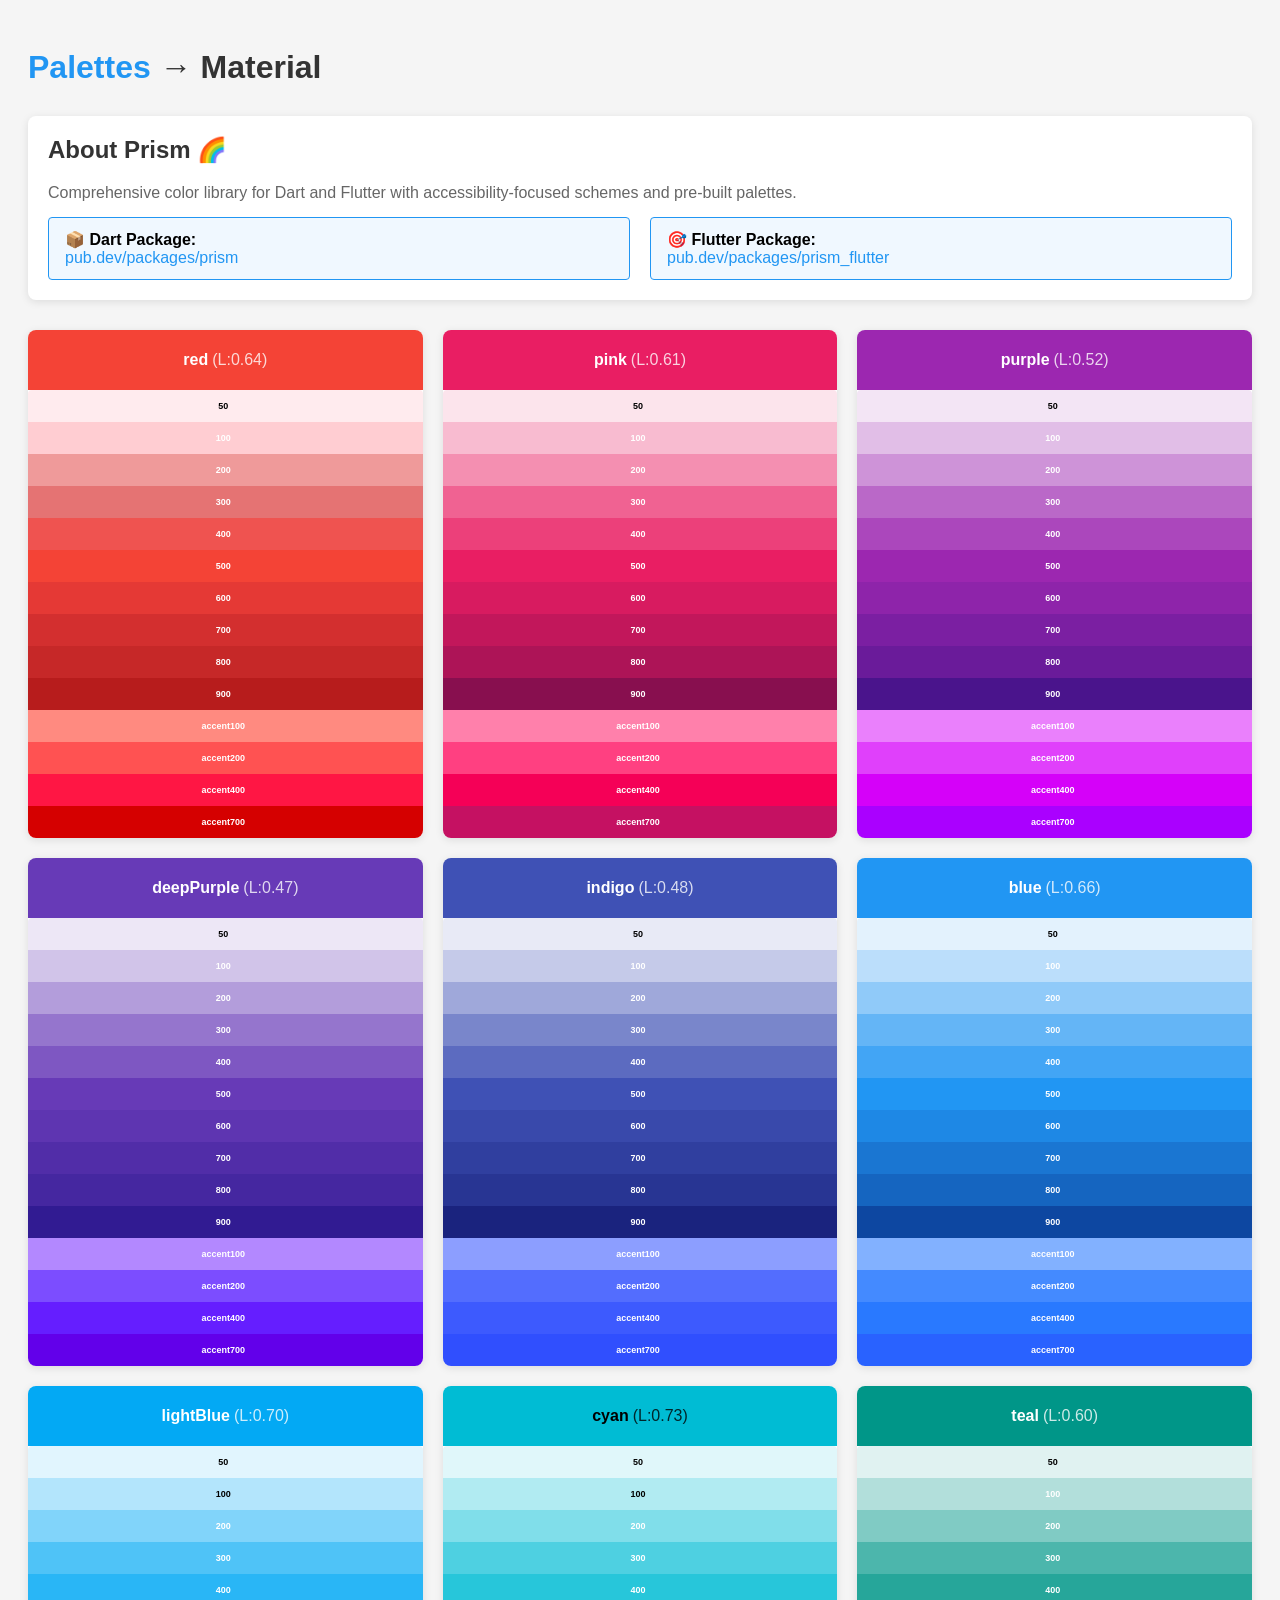
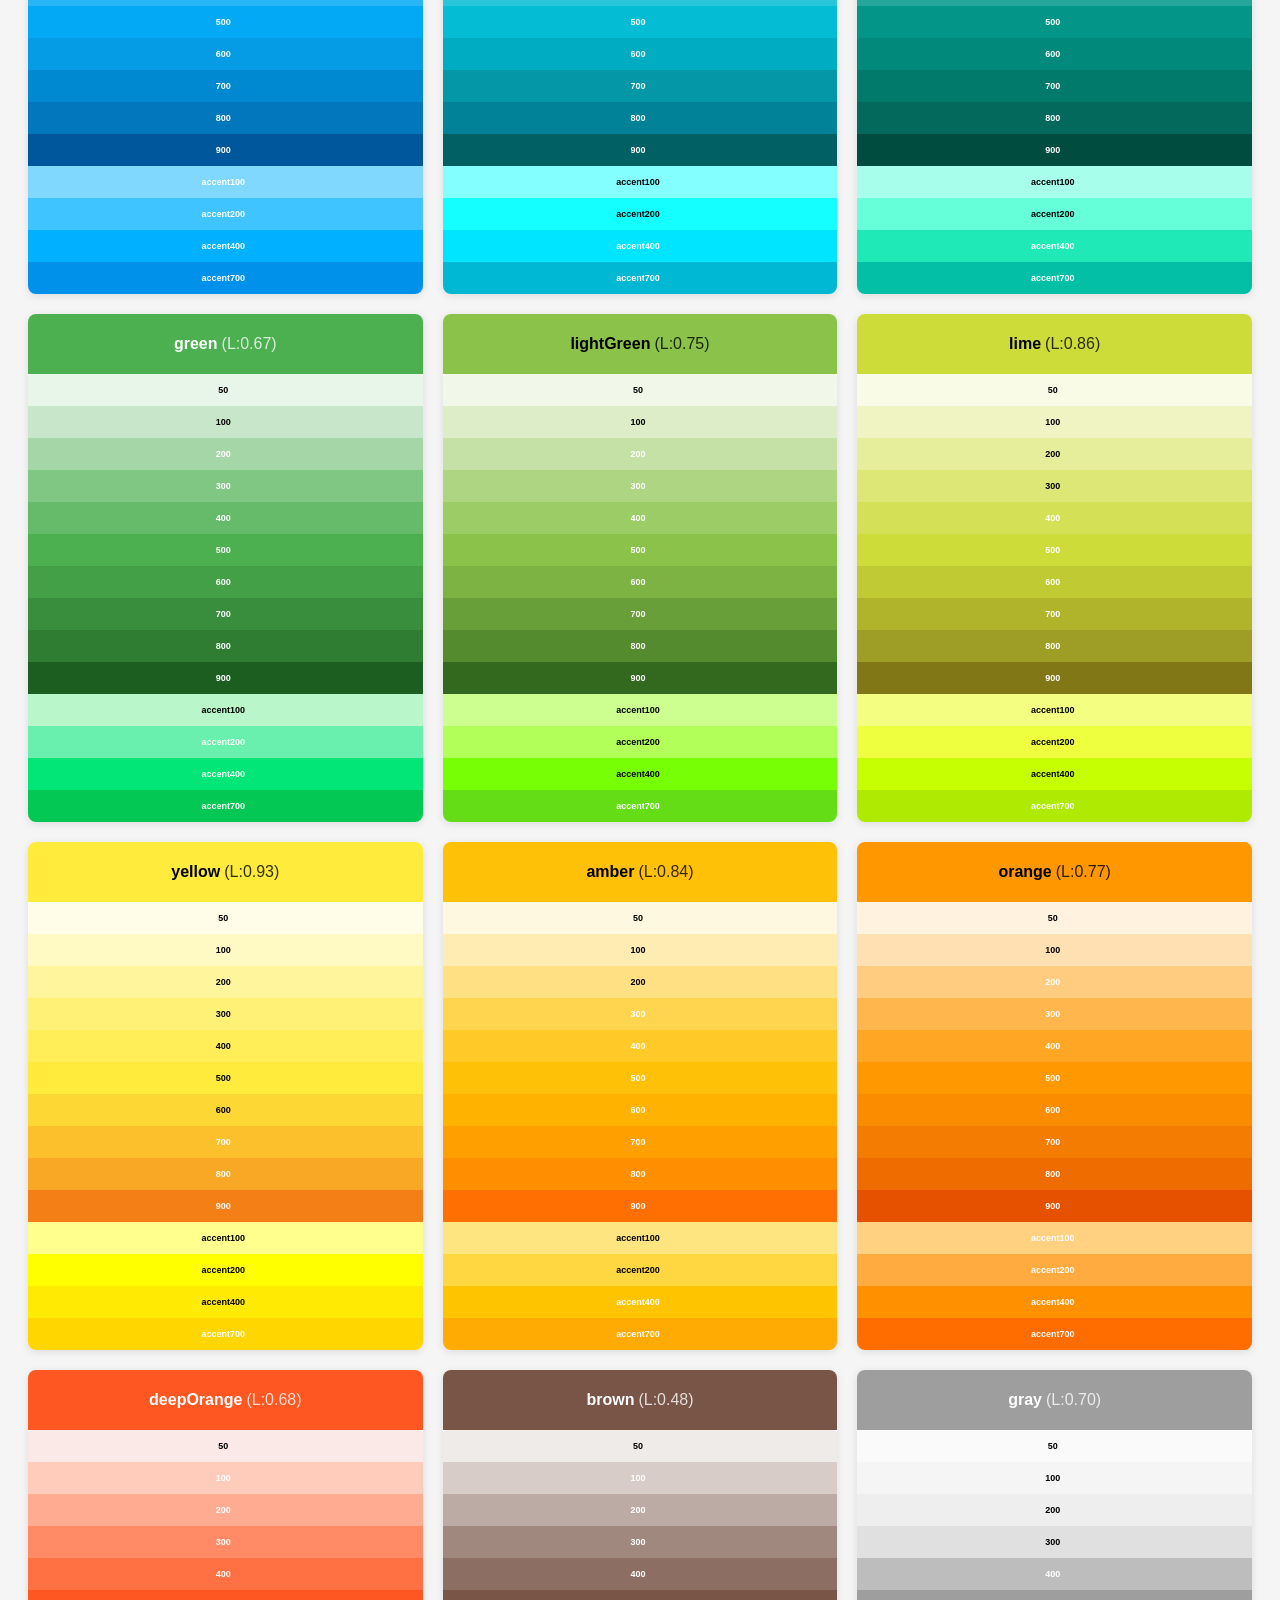
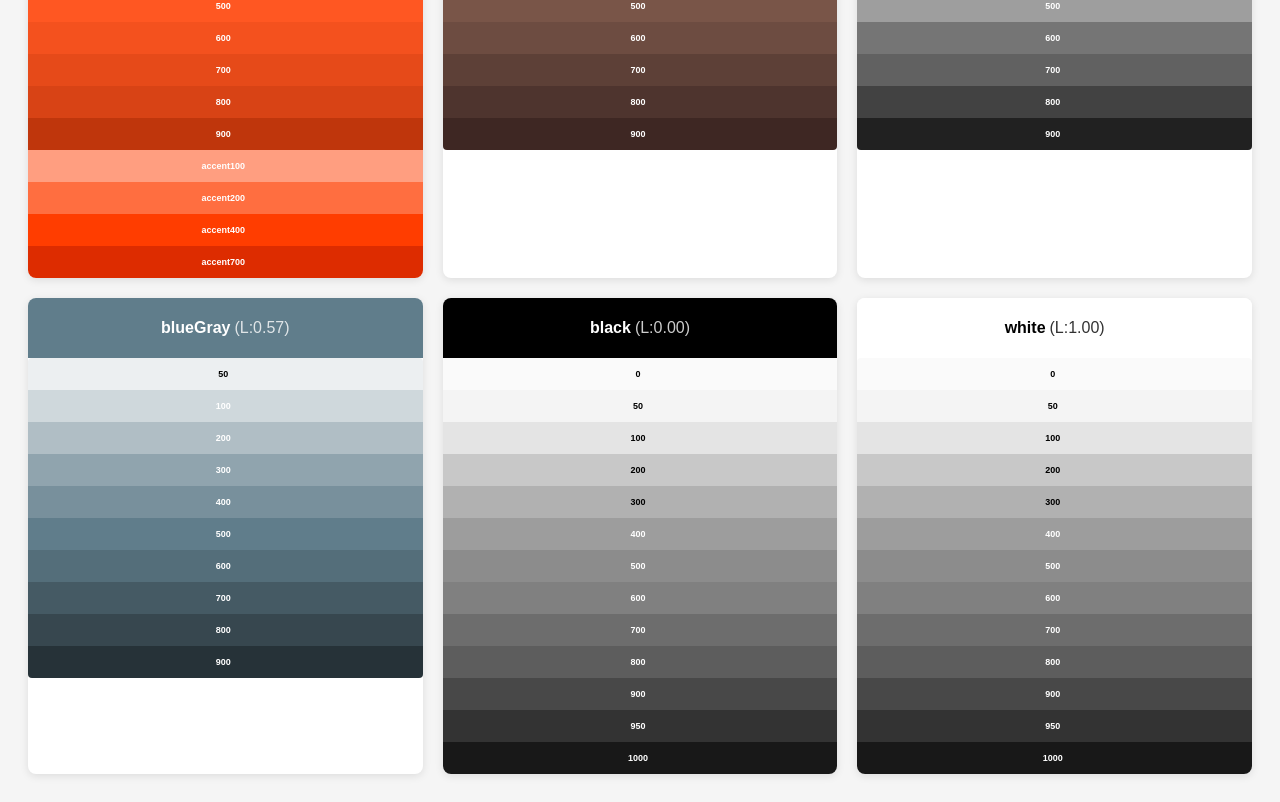
==== commit 3faa2813: "palettes and tidy up" ====
--- a/palette_gallery/Material.html
+++ b/palette_gallery/Material.html
@@ -3,27 +3,22 @@
 <head>
 <title>Prism Palette Gallery - Material</title>
 <meta charset="utf-8">
-<link rel="stylesheet" href="MaterialRgb.css">
 <link rel="stylesheet" href="MaterialOklch.css">
 <style>
 body { font-family: -apple-system, BlinkMacSystemFont, "Segoe UI", Roboto, sans-serif; padding: 20px; background: #f5f5f5; }
 h1 { color: #333; margin-bottom: 30px; }
 h1 a { color: #2196F3; text-decoration: none; transition: all 0.2s ease; }
 h1 a:hover { color: #1976D2; text-decoration: underline; }
-.palette-container { display: grid; grid-template-columns: repeat(auto-fit, minmax(400px, 1fr)); gap: 20px; }
+.palette-container { display: grid; grid-template-columns: repeat(auto-fit, minmax(300px, 1fr)); gap: 20px; }
 .color-card { background: white; border-radius: 8px; box-shadow: 0 2px 8px rgba(0,0,0,0.1); overflow: hidden; }
 .color-header { height: 60px; display: flex; align-items: center; justify-content: center; font-weight: bold; font-size: 16px; }
-.color-info { padding: 15px; }
-.color-name { font-size: 18px; font-weight: bold; margin-bottom: 10px; color: #333; }
-.luminance { font-size: 14px; color: #666; margin-bottom: 15px; }
-.color-spaces { display: flex; border-radius: 4px; overflow: hidden; }
-.color-space-section { flex: 1; }
-.color-space-section h3 { margin: 0; padding: 8px; background: #f8f9fa; color: #333; font-size: 12px; text-transform: uppercase; letter-spacing: 1px; text-align: center; border-bottom: 1px solid #dee2e6; }
-.shades-column { display: flex; flex-direction: column; }
+.color-info {  }
+.luminance-value { font-weight: 300; opacity: 0.8; padding-left:4px; }
+.shades-column { display: flex; flex-direction: column; border-radius: 4px; overflow: hidden; }
 .shade-item { height: 32px; display: flex; align-items: center; justify-content: center; font-size: 10px; font-weight: 500; position: relative; }
 .shade-name { font-size: 9px; font-weight: 600; margin-right: 4px; }
 .shade-luminance { font-size: 8px; opacity: 0.8; }
-.hex-value { font-family: monospace; font-size: 12px; color: #888; }
+.luminance-value { font-weight: 300; opacity: 0.8; }
 .package-info { background: white; border-radius: 8px; box-shadow: 0 2px 8px rgba(0,0,0,0.1); padding: 20px; margin-bottom: 30px; }
 .package-info h2 { margin-top: 0; color: #333; }
 .package-info p { margin: 10px 0; color: #666; }
@@ -35,10 +30,10 @@
 </style>
 </head>
 <body>
-<h1><a href="https://github.com/jimmyff/prism/tree/main/packages/prism/tools/palettes/gallery/">Palettes</a> → Material</h1>
+<h1><a href="https://github.com/jimmyff/prism/tree/main/palette_gallery">Palettes</a> → Material</h1>
 <div class="package-info">
 <h2>About Prism 🌈</h2>
-<p>This palette is part of the <strong>Prism</strong> color manipulation library for Dart and Flutter. Prism provides comprehensive color operations, accessibility-focused color schemes, and extensive pre-built palettes.</p>
+<p>Comprehensive color library for Dart and Flutter with accessibility-focused schemes and pre-built palettes.</p>
 <div class="package-links">
 <div class="package-link">
 <strong>📦 Dart Package:</strong><br>
@@ -53,2681 +48,1029 @@
 <div class="palette-container">
 <div class="color-card">
 <div class="color-header" style="background-color: #F44336; color: #FFFFFF;">
-red
-</div>
-<div class="color-info">
-<div class="color-name">red</div>
-<div class="luminance">Luminance: 0.235 (Dark)</div>
-<div class="color-spaces">
-<div class="color-space-section">
-<h3>RGB</h3>
-<div class="shades-column">
-<div class="shade-item bg-material-red-50" style="color: #000;">
-<span class="shade-name">50</span>
-<span class="shade-luminance">L: 0.87</span>
-</div>
-<div class="shade-item bg-material-red-100" style="color: #000;">
-<span class="shade-name">100</span>
-<span class="shade-luminance">L: 0.70</span>
-</div>
-<div class="shade-item bg-material-red-200" style="color: #fff;">
-<span class="shade-name">200</span>
-<span class="shade-luminance">L: 0.44</span>
-</div>
-<div class="shade-item bg-material-red-300" style="color: #fff;">
-<span class="shade-name">300</span>
-<span class="shade-luminance">L: 0.30</span>
-</div>
-<div class="shade-item bg-material-red-400" style="color: #fff;">
-<span class="shade-name">400</span>
-<span class="shade-luminance">L: 0.25</span>
-</div>
-<div class="shade-item bg-material-red-500" style="color: #fff;">
-<span class="shade-name">500</span>
-<span class="shade-luminance">L: 0.24</span>
-</div>
-<div class="shade-item bg-material-red-600" style="color: #fff;">
-<span class="shade-name">600</span>
-<span class="shade-luminance">L: 0.20</span>
-</div>
-<div class="shade-item bg-material-red-700" style="color: #fff;">
-<span class="shade-name">700</span>
-<span class="shade-luminance">L: 0.16</span>
-</div>
-<div class="shade-item bg-material-red-800" style="color: #fff;">
-<span class="shade-name">800</span>
-<span class="shade-luminance">L: 0.14</span>
-</div>
-<div class="shade-item bg-material-red-900" style="color: #fff;">
-<span class="shade-name">900</span>
-<span class="shade-luminance">L: 0.11</span>
-</div>
-<div class="shade-item bg-material-red-accent100" style="color: #fff;">
-<span class="shade-name">accent100</span>
-<span class="shade-luminance">L: 0.41</span>
-</div>
-<div class="shade-item bg-material-red-accent200" style="color: #fff;">
-<span class="shade-name">accent200</span>
-<span class="shade-luminance">L: 0.28</span>
-</div>
-<div class="shade-item bg-material-red-accent400" style="color: #fff;">
-<span class="shade-name">accent400</span>
-<span class="shade-luminance">L: 0.22</span>
-</div>
-<div class="shade-item bg-material-red-accent700" style="color: #fff;">
-<span class="shade-name">accent700</span>
-<span class="shade-luminance">L: 0.14</span>
-</div>
-</div>
-</div>
-<div class="color-space-section">
-<h3>Oklch</h3>
-<div class="shades-column">
-<div class="shade-item bg-material-red-50" style="color: #000;">
-<span class="shade-name">50</span>
-<span class="shade-luminance">L: 0.87</span>
-</div>
-<div class="shade-item bg-material-red-100" style="color: #000;">
-<span class="shade-name">100</span>
-<span class="shade-luminance">L: 0.70</span>
-</div>
-<div class="shade-item bg-material-red-200" style="color: #fff;">
-<span class="shade-name">200</span>
-<span class="shade-luminance">L: 0.44</span>
-</div>
-<div class="shade-item bg-material-red-300" style="color: #fff;">
-<span class="shade-name">300</span>
-<span class="shade-luminance">L: 0.30</span>
-</div>
-<div class="shade-item bg-material-red-400" style="color: #fff;">
-<span class="shade-name">400</span>
-<span class="shade-luminance">L: 0.25</span>
-</div>
-<div class="shade-item bg-material-red-500" style="color: #fff;">
-<span class="shade-name">500</span>
-<span class="shade-luminance">L: 0.24</span>
-</div>
-<div class="shade-item bg-material-red-600" style="color: #fff;">
-<span class="shade-name">600</span>
-<span class="shade-luminance">L: 0.20</span>
-</div>
-<div class="shade-item bg-material-red-700" style="color: #fff;">
-<span class="shade-name">700</span>
-<span class="shade-luminance">L: 0.16</span>
-</div>
-<div class="shade-item bg-material-red-800" style="color: #fff;">
-<span class="shade-name">800</span>
-<span class="shade-luminance">L: 0.14</span>
-</div>
-<div class="shade-item bg-material-red-900" style="color: #fff;">
-<span class="shade-name">900</span>
-<span class="shade-luminance">L: 0.11</span>
-</div>
-<div class="shade-item bg-material-red-accent100" style="color: #fff;">
-<span class="shade-name">accent100</span>
-<span class="shade-luminance">L: 0.41</span>
-</div>
-<div class="shade-item bg-material-red-accent200" style="color: #fff;">
-<span class="shade-name">accent200</span>
-<span class="shade-luminance">L: 0.28</span>
-</div>
-<div class="shade-item bg-material-red-accent400" style="color: #fff;">
-<span class="shade-name">accent400</span>
-<span class="shade-luminance">L: 0.22</span>
-</div>
-<div class="shade-item bg-material-red-accent700" style="color: #fff;">
-<span class="shade-name">accent700</span>
-<span class="shade-luminance">L: 0.14</span>
-</div>
-</div>
+red <span class="luminance-value">(L:0.64)</span>
+</div>
+<div class="color-info">
+<div class="shades-column">
+<div class="shade-item bg-red-50" style="color: #000;">
+<span class="shade-name">50</span>
+</div>
+<div class="shade-item bg-red-100" style="color: #fff;">
+<span class="shade-name">100</span>
+</div>
+<div class="shade-item bg-red-200" style="color: #fff;">
+<span class="shade-name">200</span>
+</div>
+<div class="shade-item bg-red-300" style="color: #fff;">
+<span class="shade-name">300</span>
+</div>
+<div class="shade-item bg-red-400" style="color: #fff;">
+<span class="shade-name">400</span>
+</div>
+<div class="shade-item bg-red-500" style="color: #fff;">
+<span class="shade-name">500</span>
+</div>
+<div class="shade-item bg-red-600" style="color: #fff;">
+<span class="shade-name">600</span>
+</div>
+<div class="shade-item bg-red-700" style="color: #fff;">
+<span class="shade-name">700</span>
+</div>
+<div class="shade-item bg-red-800" style="color: #fff;">
+<span class="shade-name">800</span>
+</div>
+<div class="shade-item bg-red-900" style="color: #fff;">
+<span class="shade-name">900</span>
+</div>
+<div class="shade-item bg-red-accent100" style="color: #fff;">
+<span class="shade-name">accent100</span>
+</div>
+<div class="shade-item bg-red-accent200" style="color: #fff;">
+<span class="shade-name">accent200</span>
+</div>
+<div class="shade-item bg-red-accent400" style="color: #fff;">
+<span class="shade-name">accent400</span>
+</div>
+<div class="shade-item bg-red-accent700" style="color: #fff;">
+<span class="shade-name">accent700</span>
 </div>
 </div>
 </div>
 </div>
 <div class="color-card">
 <div class="color-header" style="background-color: #E91E63; color: #FFFFFF;">
-pink
-</div>
-<div class="color-info">
-<div class="color-name">pink</div>
-<div class="luminance">Luminance: 0.192 (Dark)</div>
-<div class="color-spaces">
-<div class="color-space-section">
-<h3>RGB</h3>
-<div class="shades-column">
-<div class="shade-item bg-material-pink-50" style="color: #000;">
-<span class="shade-name">50</span>
-<span class="shade-luminance">L: 0.82</span>
-</div>
-<div class="shade-item bg-material-pink-100" style="color: #000;">
-<span class="shade-name">100</span>
-<span class="shade-luminance">L: 0.60</span>
-</div>
-<div class="shade-item bg-material-pink-200" style="color: #fff;">
-<span class="shade-name">200</span>
-<span class="shade-luminance">L: 0.42</span>
-</div>
-<div class="shade-item bg-material-pink-300" style="color: #fff;">
-<span class="shade-name">300</span>
-<span class="shade-luminance">L: 0.29</span>
-</div>
-<div class="shade-item bg-material-pink-400" style="color: #fff;">
-<span class="shade-name">400</span>
-<span class="shade-luminance">L: 0.23</span>
-</div>
-<div class="shade-item bg-material-pink-500" style="color: #fff;">
-<span class="shade-name">500</span>
-<span class="shade-luminance">L: 0.19</span>
-</div>
-<div class="shade-item bg-material-pink-600" style="color: #fff;">
-<span class="shade-name">600</span>
-<span class="shade-luminance">L: 0.16</span>
-</div>
-<div class="shade-item bg-material-pink-700" style="color: #fff;">
-<span class="shade-name">700</span>
-<span class="shade-luminance">L: 0.13</span>
-</div>
-<div class="shade-item bg-material-pink-800" style="color: #fff;">
-<span class="shade-name">800</span>
-<span class="shade-luminance">L: 0.10</span>
-</div>
-<div class="shade-item bg-material-pink-900" style="color: #fff;">
-<span class="shade-name">900</span>
-<span class="shade-luminance">L: 0.06</span>
-</div>
-<div class="shade-item bg-material-pink-accent100" style="color: #fff;">
-<span class="shade-name">accent100</span>
-<span class="shade-luminance">L: 0.40</span>
-</div>
-<div class="shade-item bg-material-pink-accent200" style="color: #fff;">
-<span class="shade-name">accent200</span>
-<span class="shade-luminance">L: 0.27</span>
-</div>
-<div class="shade-item bg-material-pink-accent400" style="color: #fff;">
-<span class="shade-name">accent400</span>
-<span class="shade-luminance">L: 0.20</span>
-</div>
-<div class="shade-item bg-material-pink-accent700" style="color: #fff;">
-<span class="shade-name">accent700</span>
-<span class="shade-luminance">L: 0.13</span>
-</div>
-</div>
-</div>
-<div class="color-space-section">
-<h3>Oklch</h3>
-<div class="shades-column">
-<div class="shade-item bg-material-pink-50" style="color: #000;">
-<span class="shade-name">50</span>
-<span class="shade-luminance">L: 0.82</span>
-</div>
-<div class="shade-item bg-material-pink-100" style="color: #000;">
-<span class="shade-name">100</span>
-<span class="shade-luminance">L: 0.60</span>
-</div>
-<div class="shade-item bg-material-pink-200" style="color: #fff;">
-<span class="shade-name">200</span>
-<span class="shade-luminance">L: 0.42</span>
-</div>
-<div class="shade-item bg-material-pink-300" style="color: #fff;">
-<span class="shade-name">300</span>
-<span class="shade-luminance">L: 0.29</span>
-</div>
-<div class="shade-item bg-material-pink-400" style="color: #fff;">
-<span class="shade-name">400</span>
-<span class="shade-luminance">L: 0.23</span>
-</div>
-<div class="shade-item bg-material-pink-500" style="color: #fff;">
-<span class="shade-name">500</span>
-<span class="shade-luminance">L: 0.19</span>
-</div>
-<div class="shade-item bg-material-pink-600" style="color: #fff;">
-<span class="shade-name">600</span>
-<span class="shade-luminance">L: 0.16</span>
-</div>
-<div class="shade-item bg-material-pink-700" style="color: #fff;">
-<span class="shade-name">700</span>
-<span class="shade-luminance">L: 0.13</span>
-</div>
-<div class="shade-item bg-material-pink-800" style="color: #fff;">
-<span class="shade-name">800</span>
-<span class="shade-luminance">L: 0.10</span>
-</div>
-<div class="shade-item bg-material-pink-900" style="color: #fff;">
-<span class="shade-name">900</span>
-<span class="shade-luminance">L: 0.06</span>
-</div>
-<div class="shade-item bg-material-pink-accent100" style="color: #fff;">
-<span class="shade-name">accent100</span>
-<span class="shade-luminance">L: 0.40</span>
-</div>
-<div class="shade-item bg-material-pink-accent200" style="color: #fff;">
-<span class="shade-name">accent200</span>
-<span class="shade-luminance">L: 0.27</span>
-</div>
-<div class="shade-item bg-material-pink-accent400" style="color: #fff;">
-<span class="shade-name">accent400</span>
-<span class="shade-luminance">L: 0.20</span>
-</div>
-<div class="shade-item bg-material-pink-accent700" style="color: #fff;">
-<span class="shade-name">accent700</span>
-<span class="shade-luminance">L: 0.13</span>
-</div>
-</div>
+pink <span class="luminance-value">(L:0.61)</span>
+</div>
+<div class="color-info">
+<div class="shades-column">
+<div class="shade-item bg-pink-50" style="color: #000;">
+<span class="shade-name">50</span>
+</div>
+<div class="shade-item bg-pink-100" style="color: #fff;">
+<span class="shade-name">100</span>
+</div>
+<div class="shade-item bg-pink-200" style="color: #fff;">
+<span class="shade-name">200</span>
+</div>
+<div class="shade-item bg-pink-300" style="color: #fff;">
+<span class="shade-name">300</span>
+</div>
+<div class="shade-item bg-pink-400" style="color: #fff;">
+<span class="shade-name">400</span>
+</div>
+<div class="shade-item bg-pink-500" style="color: #fff;">
+<span class="shade-name">500</span>
+</div>
+<div class="shade-item bg-pink-600" style="color: #fff;">
+<span class="shade-name">600</span>
+</div>
+<div class="shade-item bg-pink-700" style="color: #fff;">
+<span class="shade-name">700</span>
+</div>
+<div class="shade-item bg-pink-800" style="color: #fff;">
+<span class="shade-name">800</span>
+</div>
+<div class="shade-item bg-pink-900" style="color: #fff;">
+<span class="shade-name">900</span>
+</div>
+<div class="shade-item bg-pink-accent100" style="color: #fff;">
+<span class="shade-name">accent100</span>
+</div>
+<div class="shade-item bg-pink-accent200" style="color: #fff;">
+<span class="shade-name">accent200</span>
+</div>
+<div class="shade-item bg-pink-accent400" style="color: #fff;">
+<span class="shade-name">accent400</span>
+</div>
+<div class="shade-item bg-pink-accent700" style="color: #fff;">
+<span class="shade-name">accent700</span>
 </div>
 </div>
 </div>
 </div>
 <div class="color-card">
 <div class="color-header" style="background-color: #9C27B0; color: #FFFFFF;">
-purple
-</div>
-<div class="color-info">
-<div class="color-name">purple</div>
-<div class="luminance">Luminance: 0.117 (Dark)</div>
-<div class="color-spaces">
-<div class="color-space-section">
-<h3>RGB</h3>
-<div class="shades-column">
-<div class="shade-item bg-material-purple-50" style="color: #000;">
-<span class="shade-name">50</span>
-<span class="shade-luminance">L: 0.82</span>
-</div>
-<div class="shade-item bg-material-purple-100" style="color: #fff;">
-<span class="shade-name">100</span>
-<span class="shade-luminance">L: 0.59</span>
-</div>
-<div class="shade-item bg-material-purple-200" style="color: #fff;">
-<span class="shade-name">200</span>
-<span class="shade-luminance">L: 0.39</span>
-</div>
-<div class="shade-item bg-material-purple-300" style="color: #fff;">
-<span class="shade-name">300</span>
-<span class="shade-luminance">L: 0.25</span>
-</div>
-<div class="shade-item bg-material-purple-400" style="color: #fff;">
-<span class="shade-name">400</span>
-<span class="shade-luminance">L: 0.17</span>
-</div>
-<div class="shade-item bg-material-purple-500" style="color: #fff;">
-<span class="shade-name">500</span>
-<span class="shade-luminance">L: 0.12</span>
-</div>
-<div class="shade-item bg-material-purple-600" style="color: #fff;">
-<span class="shade-name">600</span>
-<span class="shade-luminance">L: 0.10</span>
-</div>
-<div class="shade-item bg-material-purple-700" style="color: #fff;">
-<span class="shade-name">700</span>
-<span class="shade-luminance">L: 0.08</span>
-</div>
-<div class="shade-item bg-material-purple-800" style="color: #fff;">
-<span class="shade-name">800</span>
-<span class="shade-luminance">L: 0.06</span>
-</div>
-<div class="shade-item bg-material-purple-900" style="color: #fff;">
-<span class="shade-name">900</span>
-<span class="shade-luminance">L: 0.04</span>
-</div>
-<div class="shade-item bg-material-purple-accent100" style="color: #fff;">
-<span class="shade-name">accent100</span>
-<span class="shade-luminance">L: 0.40</span>
-</div>
-<div class="shade-item bg-material-purple-accent200" style="color: #fff;">
-<span class="shade-name">accent200</span>
-<span class="shade-luminance">L: 0.26</span>
-</div>
-<div class="shade-item bg-material-purple-accent400" style="color: #fff;">
-<span class="shade-name">accent400</span>
-<span class="shade-luminance">L: 0.21</span>
-</div>
-<div class="shade-item bg-material-purple-accent700" style="color: #fff;">
-<span class="shade-name">accent700</span>
-<span class="shade-luminance">L: 0.16</span>
-</div>
-</div>
-</div>
-<div class="color-space-section">
-<h3>Oklch</h3>
-<div class="shades-column">
-<div class="shade-item bg-material-purple-50" style="color: #000;">
-<span class="shade-name">50</span>
-<span class="shade-luminance">L: 0.82</span>
-</div>
-<div class="shade-item bg-material-purple-100" style="color: #fff;">
-<span class="shade-name">100</span>
-<span class="shade-luminance">L: 0.59</span>
-</div>
-<div class="shade-item bg-material-purple-200" style="color: #fff;">
-<span class="shade-name">200</span>
-<span class="shade-luminance">L: 0.39</span>
-</div>
-<div class="shade-item bg-material-purple-300" style="color: #fff;">
-<span class="shade-name">300</span>
-<span class="shade-luminance">L: 0.25</span>
-</div>
-<div class="shade-item bg-material-purple-400" style="color: #fff;">
-<span class="shade-name">400</span>
-<span class="shade-luminance">L: 0.17</span>
-</div>
-<div class="shade-item bg-material-purple-500" style="color: #fff;">
-<span class="shade-name">500</span>
-<span class="shade-luminance">L: 0.12</span>
-</div>
-<div class="shade-item bg-material-purple-600" style="color: #fff;">
-<span class="shade-name">600</span>
-<span class="shade-luminance">L: 0.10</span>
-</div>
-<div class="shade-item bg-material-purple-700" style="color: #fff;">
-<span class="shade-name">700</span>
-<span class="shade-luminance">L: 0.08</span>
-</div>
-<div class="shade-item bg-material-purple-800" style="color: #fff;">
-<span class="shade-name">800</span>
-<span class="shade-luminance">L: 0.06</span>
-</div>
-<div class="shade-item bg-material-purple-900" style="color: #fff;">
-<span class="shade-name">900</span>
-<span class="shade-luminance">L: 0.04</span>
-</div>
-<div class="shade-item bg-material-purple-accent100" style="color: #fff;">
-<span class="shade-name">accent100</span>
-<span class="shade-luminance">L: 0.40</span>
-</div>
-<div class="shade-item bg-material-purple-accent200" style="color: #fff;">
-<span class="shade-name">accent200</span>
-<span class="shade-luminance">L: 0.26</span>
-</div>
-<div class="shade-item bg-material-purple-accent400" style="color: #fff;">
-<span class="shade-name">accent400</span>
-<span class="shade-luminance">L: 0.21</span>
-</div>
-<div class="shade-item bg-material-purple-accent700" style="color: #fff;">
-<span class="shade-name">accent700</span>
-<span class="shade-luminance">L: 0.16</span>
-</div>
-</div>
+purple <span class="luminance-value">(L:0.52)</span>
+</div>
+<div class="color-info">
+<div class="shades-column">
+<div class="shade-item bg-purple-50" style="color: #000;">
+<span class="shade-name">50</span>
+</div>
+<div class="shade-item bg-purple-100" style="color: #fff;">
+<span class="shade-name">100</span>
+</div>
+<div class="shade-item bg-purple-200" style="color: #fff;">
+<span class="shade-name">200</span>
+</div>
+<div class="shade-item bg-purple-300" style="color: #fff;">
+<span class="shade-name">300</span>
+</div>
+<div class="shade-item bg-purple-400" style="color: #fff;">
+<span class="shade-name">400</span>
+</div>
+<div class="shade-item bg-purple-500" style="color: #fff;">
+<span class="shade-name">500</span>
+</div>
+<div class="shade-item bg-purple-600" style="color: #fff;">
+<span class="shade-name">600</span>
+</div>
+<div class="shade-item bg-purple-700" style="color: #fff;">
+<span class="shade-name">700</span>
+</div>
+<div class="shade-item bg-purple-800" style="color: #fff;">
+<span class="shade-name">800</span>
+</div>
+<div class="shade-item bg-purple-900" style="color: #fff;">
+<span class="shade-name">900</span>
+</div>
+<div class="shade-item bg-purple-accent100" style="color: #fff;">
+<span class="shade-name">accent100</span>
+</div>
+<div class="shade-item bg-purple-accent200" style="color: #fff;">
+<span class="shade-name">accent200</span>
+</div>
+<div class="shade-item bg-purple-accent400" style="color: #fff;">
+<span class="shade-name">accent400</span>
+</div>
+<div class="shade-item bg-purple-accent700" style="color: #fff;">
+<span class="shade-name">accent700</span>
 </div>
 </div>
 </div>
 </div>
 <div class="color-card">
 <div class="color-header" style="background-color: #673AB7; color: #FFFFFF;">
-deepPurple
-</div>
-<div class="color-info">
-<div class="color-name">deepPurple</div>
-<div class="luminance">Luminance: 0.093 (Dark)</div>
-<div class="color-spaces">
-<div class="color-space-section">
-<h3>RGB</h3>
-<div class="shades-column">
-<div class="shade-item bg-material-deeppurple-50" style="color: #000;">
-<span class="shade-name">50</span>
-<span class="shade-luminance">L: 0.82</span>
-</div>
-<div class="shade-item bg-material-deeppurple-100" style="color: #fff;">
-<span class="shade-name">100</span>
-<span class="shade-luminance">L: 0.59</span>
-</div>
-<div class="shade-item bg-material-deeppurple-200" style="color: #fff;">
-<span class="shade-name">200</span>
-<span class="shade-luminance">L: 0.39</span>
-</div>
-<div class="shade-item bg-material-deeppurple-300" style="color: #fff;">
-<span class="shade-name">300</span>
-<span class="shade-luminance">L: 0.24</span>
-</div>
-<div class="shade-item bg-material-deeppurple-400" style="color: #fff;">
-<span class="shade-name">400</span>
-<span class="shade-luminance">L: 0.15</span>
-</div>
-<div class="shade-item bg-material-deeppurple-500" style="color: #fff;">
-<span class="shade-name">500</span>
-<span class="shade-luminance">L: 0.09</span>
-</div>
-<div class="shade-item bg-material-deeppurple-600" style="color: #fff;">
-<span class="shade-name">600</span>
-<span class="shade-luminance">L: 0.08</span>
-</div>
-<div class="shade-item bg-material-deeppurple-700" style="color: #fff;">
-<span class="shade-name">700</span>
-<span class="shade-luminance">L: 0.06</span>
-</div>
-<div class="shade-item bg-material-deeppurple-800" style="color: #fff;">
-<span class="shade-name">800</span>
-<span class="shade-luminance">L: 0.05</span>
-</div>
-<div class="shade-item bg-material-deeppurple-900" style="color: #fff;">
-<span class="shade-name">900</span>
-<span class="shade-luminance">L: 0.04</span>
-</div>
-<div class="shade-item bg-material-deeppurple-accent100" style="color: #fff;">
-<span class="shade-name">accent100</span>
-<span class="shade-luminance">L: 0.34</span>
-</div>
-<div class="shade-item bg-material-deeppurple-accent200" style="color: #fff;">
-<span class="shade-name">accent200</span>
-<span class="shade-luminance">L: 0.17</span>
-</div>
-<div class="shade-item bg-material-deeppurple-accent400" style="color: #fff;">
-<span class="shade-name">accent400</span>
-<span class="shade-luminance">L: 0.11</span>
-</div>
-<div class="shade-item bg-material-deeppurple-accent700" style="color: #fff;">
-<span class="shade-name">accent700</span>
-<span class="shade-luminance">L: 0.09</span>
-</div>
-</div>
-</div>
-<div class="color-space-section">
-<h3>Oklch</h3>
-<div class="shades-column">
-<div class="shade-item bg-material-deeppurple-50" style="color: #000;">
-<span class="shade-name">50</span>
-<span class="shade-luminance">L: 0.82</span>
-</div>
-<div class="shade-item bg-material-deeppurple-100" style="color: #fff;">
-<span class="shade-name">100</span>
-<span class="shade-luminance">L: 0.59</span>
-</div>
-<div class="shade-item bg-material-deeppurple-200" style="color: #fff;">
-<span class="shade-name">200</span>
-<span class="shade-luminance">L: 0.39</span>
-</div>
-<div class="shade-item bg-material-deeppurple-300" style="color: #fff;">
-<span class="shade-name">300</span>
-<span class="shade-luminance">L: 0.24</span>
-</div>
-<div class="shade-item bg-material-deeppurple-400" style="color: #fff;">
-<span class="shade-name">400</span>
-<span class="shade-luminance">L: 0.15</span>
-</div>
-<div class="shade-item bg-material-deeppurple-500" style="color: #fff;">
-<span class="shade-name">500</span>
-<span class="shade-luminance">L: 0.09</span>
-</div>
-<div class="shade-item bg-material-deeppurple-600" style="color: #fff;">
-<span class="shade-name">600</span>
-<span class="shade-luminance">L: 0.08</span>
-</div>
-<div class="shade-item bg-material-deeppurple-700" style="color: #fff;">
-<span class="shade-name">700</span>
-<span class="shade-luminance">L: 0.06</span>
-</div>
-<div class="shade-item bg-material-deeppurple-800" style="color: #fff;">
-<span class="shade-name">800</span>
-<span class="shade-luminance">L: 0.05</span>
-</div>
-<div class="shade-item bg-material-deeppurple-900" style="color: #fff;">
-<span class="shade-name">900</span>
-<span class="shade-luminance">L: 0.04</span>
-</div>
-<div class="shade-item bg-material-deeppurple-accent100" style="color: #fff;">
-<span class="shade-name">accent100</span>
-<span class="shade-luminance">L: 0.34</span>
-</div>
-<div class="shade-item bg-material-deeppurple-accent200" style="color: #fff;">
-<span class="shade-name">accent200</span>
-<span class="shade-luminance">L: 0.17</span>
-</div>
-<div class="shade-item bg-material-deeppurple-accent400" style="color: #fff;">
-<span class="shade-name">accent400</span>
-<span class="shade-luminance">L: 0.11</span>
-</div>
-<div class="shade-item bg-material-deeppurple-accent700" style="color: #fff;">
-<span class="shade-name">accent700</span>
-<span class="shade-luminance">L: 0.09</span>
-</div>
-</div>
+deepPurple <span class="luminance-value">(L:0.47)</span>
+</div>
+<div class="color-info">
+<div class="shades-column">
+<div class="shade-item bg-deeppurple-50" style="color: #000;">
+<span class="shade-name">50</span>
+</div>
+<div class="shade-item bg-deeppurple-100" style="color: #fff;">
+<span class="shade-name">100</span>
+</div>
+<div class="shade-item bg-deeppurple-200" style="color: #fff;">
+<span class="shade-name">200</span>
+</div>
+<div class="shade-item bg-deeppurple-300" style="color: #fff;">
+<span class="shade-name">300</span>
+</div>
+<div class="shade-item bg-deeppurple-400" style="color: #fff;">
+<span class="shade-name">400</span>
+</div>
+<div class="shade-item bg-deeppurple-500" style="color: #fff;">
+<span class="shade-name">500</span>
+</div>
+<div class="shade-item bg-deeppurple-600" style="color: #fff;">
+<span class="shade-name">600</span>
+</div>
+<div class="shade-item bg-deeppurple-700" style="color: #fff;">
+<span class="shade-name">700</span>
+</div>
+<div class="shade-item bg-deeppurple-800" style="color: #fff;">
+<span class="shade-name">800</span>
+</div>
+<div class="shade-item bg-deeppurple-900" style="color: #fff;">
+<span class="shade-name">900</span>
+</div>
+<div class="shade-item bg-deeppurple-accent100" style="color: #fff;">
+<span class="shade-name">accent100</span>
+</div>
+<div class="shade-item bg-deeppurple-accent200" style="color: #fff;">
+<span class="shade-name">accent200</span>
+</div>
+<div class="shade-item bg-deeppurple-accent400" style="color: #fff;">
+<span class="shade-name">accent400</span>
+</div>
+<div class="shade-item bg-deeppurple-accent700" style="color: #fff;">
+<span class="shade-name">accent700</span>
 </div>
 </div>
 </div>
 </div>
 <div class="color-card">
 <div class="color-header" style="background-color: #3F51B5; color: #FFFFFF;">
-indigo
-</div>
-<div class="color-info">
-<div class="color-name">indigo</div>
-<div class="luminance">Luminance: 0.103 (Dark)</div>
-<div class="color-spaces">
-<div class="color-space-section">
-<h3>RGB</h3>
-<div class="shades-column">
-<div class="shade-item bg-material-indigo-50" style="color: #000;">
-<span class="shade-name">50</span>
-<span class="shade-luminance">L: 0.83</span>
-</div>
-<div class="shade-item bg-material-indigo-100" style="color: #fff;">
-<span class="shade-name">100</span>
-<span class="shade-luminance">L: 0.60</span>
-</div>
-<div class="shade-item bg-material-indigo-200" style="color: #fff;">
-<span class="shade-name">200</span>
-<span class="shade-luminance">L: 0.40</span>
-</div>
-<div class="shade-item bg-material-indigo-300" style="color: #fff;">
-<span class="shade-name">300</span>
-<span class="shade-luminance">L: 0.25</span>
-</div>
-<div class="shade-item bg-material-indigo-400" style="color: #fff;">
-<span class="shade-name">400</span>
-<span class="shade-luminance">L: 0.17</span>
-</div>
-<div class="shade-item bg-material-indigo-500" style="color: #fff;">
-<span class="shade-name">500</span>
-<span class="shade-luminance">L: 0.10</span>
-</div>
-<div class="shade-item bg-material-indigo-600" style="color: #fff;">
-<span class="shade-name">600</span>
-<span class="shade-luminance">L: 0.09</span>
-</div>
-<div class="shade-item bg-material-indigo-700" style="color: #fff;">
-<span class="shade-name">700</span>
-<span class="shade-luminance">L: 0.07</span>
-</div>
-<div class="shade-item bg-material-indigo-800" style="color: #fff;">
-<span class="shade-name">800</span>
-<span class="shade-luminance">L: 0.05</span>
-</div>
-<div class="shade-item bg-material-indigo-900" style="color: #fff;">
-<span class="shade-name">900</span>
-<span class="shade-luminance">L: 0.03</span>
-</div>
-<div class="shade-item bg-material-indigo-accent100" style="color: #fff;">
-<span class="shade-name">accent100</span>
-<span class="shade-luminance">L: 0.37</span>
-</div>
-<div class="shade-item bg-material-indigo-accent200" style="color: #fff;">
-<span class="shade-name">accent200</span>
-<span class="shade-luminance">L: 0.20</span>
-</div>
-<div class="shade-item bg-material-indigo-accent400" style="color: #fff;">
-<span class="shade-name">accent400</span>
-<span class="shade-luminance">L: 0.15</span>
-</div>
-<div class="shade-item bg-material-indigo-accent700" style="color: #fff;">
-<span class="shade-name">accent700</span>
-<span class="shade-luminance">L: 0.13</span>
-</div>
-</div>
-</div>
-<div class="color-space-section">
-<h3>Oklch</h3>
-<div class="shades-column">
-<div class="shade-item bg-material-indigo-50" style="color: #000;">
-<span class="shade-name">50</span>
-<span class="shade-luminance">L: 0.83</span>
-</div>
-<div class="shade-item bg-material-indigo-100" style="color: #fff;">
-<span class="shade-name">100</span>
-<span class="shade-luminance">L: 0.60</span>
-</div>
-<div class="shade-item bg-material-indigo-200" style="color: #fff;">
-<span class="shade-name">200</span>
-<span class="shade-luminance">L: 0.40</span>
-</div>
-<div class="shade-item bg-material-indigo-300" style="color: #fff;">
-<span class="shade-name">300</span>
-<span class="shade-luminance">L: 0.25</span>
-</div>
-<div class="shade-item bg-material-indigo-400" style="color: #fff;">
-<span class="shade-name">400</span>
-<span class="shade-luminance">L: 0.17</span>
-</div>
-<div class="shade-item bg-material-indigo-500" style="color: #fff;">
-<span class="shade-name">500</span>
-<span class="shade-luminance">L: 0.10</span>
-</div>
-<div class="shade-item bg-material-indigo-600" style="color: #fff;">
-<span class="shade-name">600</span>
-<span class="shade-luminance">L: 0.09</span>
-</div>
-<div class="shade-item bg-material-indigo-700" style="color: #fff;">
-<span class="shade-name">700</span>
-<span class="shade-luminance">L: 0.07</span>
-</div>
-<div class="shade-item bg-material-indigo-800" style="color: #fff;">
-<span class="shade-name">800</span>
-<span class="shade-luminance">L: 0.05</span>
-</div>
-<div class="shade-item bg-material-indigo-900" style="color: #fff;">
-<span class="shade-name">900</span>
-<span class="shade-luminance">L: 0.03</span>
-</div>
-<div class="shade-item bg-material-indigo-accent100" style="color: #fff;">
-<span class="shade-name">accent100</span>
-<span class="shade-luminance">L: 0.37</span>
-</div>
-<div class="shade-item bg-material-indigo-accent200" style="color: #fff;">
-<span class="shade-name">accent200</span>
-<span class="shade-luminance">L: 0.20</span>
-</div>
-<div class="shade-item bg-material-indigo-accent400" style="color: #fff;">
-<span class="shade-name">accent400</span>
-<span class="shade-luminance">L: 0.15</span>
-</div>
-<div class="shade-item bg-material-indigo-accent700" style="color: #fff;">
-<span class="shade-name">accent700</span>
-<span class="shade-luminance">L: 0.13</span>
-</div>
-</div>
+indigo <span class="luminance-value">(L:0.48)</span>
+</div>
+<div class="color-info">
+<div class="shades-column">
+<div class="shade-item bg-indigo-50" style="color: #000;">
+<span class="shade-name">50</span>
+</div>
+<div class="shade-item bg-indigo-100" style="color: #fff;">
+<span class="shade-name">100</span>
+</div>
+<div class="shade-item bg-indigo-200" style="color: #fff;">
+<span class="shade-name">200</span>
+</div>
+<div class="shade-item bg-indigo-300" style="color: #fff;">
+<span class="shade-name">300</span>
+</div>
+<div class="shade-item bg-indigo-400" style="color: #fff;">
+<span class="shade-name">400</span>
+</div>
+<div class="shade-item bg-indigo-500" style="color: #fff;">
+<span class="shade-name">500</span>
+</div>
+<div class="shade-item bg-indigo-600" style="color: #fff;">
+<span class="shade-name">600</span>
+</div>
+<div class="shade-item bg-indigo-700" style="color: #fff;">
+<span class="shade-name">700</span>
+</div>
+<div class="shade-item bg-indigo-800" style="color: #fff;">
+<span class="shade-name">800</span>
+</div>
+<div class="shade-item bg-indigo-900" style="color: #fff;">
+<span class="shade-name">900</span>
+</div>
+<div class="shade-item bg-indigo-accent100" style="color: #fff;">
+<span class="shade-name">accent100</span>
+</div>
+<div class="shade-item bg-indigo-accent200" style="color: #fff;">
+<span class="shade-name">accent200</span>
+</div>
+<div class="shade-item bg-indigo-accent400" style="color: #fff;">
+<span class="shade-name">accent400</span>
+</div>
+<div class="shade-item bg-indigo-accent700" style="color: #fff;">
+<span class="shade-name">accent700</span>
 </div>
 </div>
 </div>
 </div>
 <div class="color-card">
 <div class="color-header" style="background-color: #2196F3; color: #FFFFFF;">
-blue
-</div>
-<div class="color-info">
-<div class="color-name">blue</div>
-<div class="luminance">Luminance: 0.286 (Dark)</div>
-<div class="color-spaces">
-<div class="color-space-section">
-<h3>RGB</h3>
-<div class="shades-column">
-<div class="shade-item bg-material-blue-50" style="color: #000;">
-<span class="shade-name">50</span>
-<span class="shade-luminance">L: 0.87</span>
-</div>
-<div class="shade-item bg-material-blue-100" style="color: #000;">
-<span class="shade-name">100</span>
-<span class="shade-luminance">L: 0.70</span>
-</div>
-<div class="shade-item bg-material-blue-200" style="color: #fff;">
-<span class="shade-name">200</span>
-<span class="shade-luminance">L: 0.55</span>
-</div>
-<div class="shade-item bg-material-blue-300" style="color: #fff;">
-<span class="shade-name">300</span>
-<span class="shade-luminance">L: 0.42</span>
-</div>
-<div class="shade-item bg-material-blue-400" style="color: #fff;">
-<span class="shade-name">400</span>
-<span class="shade-luminance">L: 0.35</span>
-</div>
-<div class="shade-item bg-material-blue-500" style="color: #fff;">
-<span class="shade-name">500</span>
-<span class="shade-luminance">L: 0.29</span>
-</div>
-<div class="shade-item bg-material-blue-600" style="color: #fff;">
-<span class="shade-name">600</span>
-<span class="shade-luminance">L: 0.24</span>
-</div>
-<div class="shade-item bg-material-blue-700" style="color: #fff;">
-<span class="shade-name">700</span>
-<span class="shade-luminance">L: 0.18</span>
-</div>
-<div class="shade-item bg-material-blue-800" style="color: #fff;">
-<span class="shade-name">800</span>
-<span class="shade-luminance">L: 0.13</span>
-</div>
-<div class="shade-item bg-material-blue-900" style="color: #fff;">
-<span class="shade-name">900</span>
-<span class="shade-luminance">L: 0.07</span>
-</div>
-<div class="shade-item bg-material-blue-accent100" style="color: #fff;">
-<span class="shade-name">accent100</span>
-<span class="shade-luminance">L: 0.43</span>
-</div>
-<div class="shade-item bg-material-blue-accent200" style="color: #fff;">
-<span class="shade-name">accent200</span>
-<span class="shade-luminance">L: 0.27</span>
-</div>
-<div class="shade-item bg-material-blue-accent400" style="color: #fff;">
-<span class="shade-name">accent400</span>
-<span class="shade-luminance">L: 0.21</span>
-</div>
-<div class="shade-item bg-material-blue-accent700" style="color: #fff;">
-<span class="shade-name">accent700</span>
-<span class="shade-luminance">L: 0.16</span>
-</div>
-</div>
-</div>
-<div class="color-space-section">
-<h3>Oklch</h3>
-<div class="shades-column">
-<div class="shade-item bg-material-blue-50" style="color: #000;">
-<span class="shade-name">50</span>
-<span class="shade-luminance">L: 0.87</span>
-</div>
-<div class="shade-item bg-material-blue-100" style="color: #000;">
-<span class="shade-name">100</span>
-<span class="shade-luminance">L: 0.70</span>
-</div>
-<div class="shade-item bg-material-blue-200" style="color: #fff;">
-<span class="shade-name">200</span>
-<span class="shade-luminance">L: 0.55</span>
-</div>
-<div class="shade-item bg-material-blue-300" style="color: #fff;">
-<span class="shade-name">300</span>
-<span class="shade-luminance">L: 0.42</span>
-</div>
-<div class="shade-item bg-material-blue-400" style="color: #fff;">
-<span class="shade-name">400</span>
-<span class="shade-luminance">L: 0.35</span>
-</div>
-<div class="shade-item bg-material-blue-500" style="color: #fff;">
-<span class="shade-name">500</span>
-<span class="shade-luminance">L: 0.29</span>
-</div>
-<div class="shade-item bg-material-blue-600" style="color: #fff;">
-<span class="shade-name">600</span>
-<span class="shade-luminance">L: 0.24</span>
-</div>
-<div class="shade-item bg-material-blue-700" style="color: #fff;">
-<span class="shade-name">700</span>
-<span class="shade-luminance">L: 0.18</span>
-</div>
-<div class="shade-item bg-material-blue-800" style="color: #fff;">
-<span class="shade-name">800</span>
-<span class="shade-luminance">L: 0.13</span>
-</div>
-<div class="shade-item bg-material-blue-900" style="color: #fff;">
-<span class="shade-name">900</span>
-<span class="shade-luminance">L: 0.07</span>
-</div>
-<div class="shade-item bg-material-blue-accent100" style="color: #fff;">
-<span class="shade-name">accent100</span>
-<span class="shade-luminance">L: 0.43</span>
-</div>
-<div class="shade-item bg-material-blue-accent200" style="color: #fff;">
-<span class="shade-name">accent200</span>
-<span class="shade-luminance">L: 0.27</span>
-</div>
-<div class="shade-item bg-material-blue-accent400" style="color: #fff;">
-<span class="shade-name">accent400</span>
-<span class="shade-luminance">L: 0.21</span>
-</div>
-<div class="shade-item bg-material-blue-accent700" style="color: #fff;">
-<span class="shade-name">accent700</span>
-<span class="shade-luminance">L: 0.16</span>
-</div>
-</div>
+blue <span class="luminance-value">(L:0.66)</span>
+</div>
+<div class="color-info">
+<div class="shades-column">
+<div class="shade-item bg-blue-50" style="color: #000;">
+<span class="shade-name">50</span>
+</div>
+<div class="shade-item bg-blue-100" style="color: #fff;">
+<span class="shade-name">100</span>
+</div>
+<div class="shade-item bg-blue-200" style="color: #fff;">
+<span class="shade-name">200</span>
+</div>
+<div class="shade-item bg-blue-300" style="color: #fff;">
+<span class="shade-name">300</span>
+</div>
+<div class="shade-item bg-blue-400" style="color: #fff;">
+<span class="shade-name">400</span>
+</div>
+<div class="shade-item bg-blue-500" style="color: #fff;">
+<span class="shade-name">500</span>
+</div>
+<div class="shade-item bg-blue-600" style="color: #fff;">
+<span class="shade-name">600</span>
+</div>
+<div class="shade-item bg-blue-700" style="color: #fff;">
+<span class="shade-name">700</span>
+</div>
+<div class="shade-item bg-blue-800" style="color: #fff;">
+<span class="shade-name">800</span>
+</div>
+<div class="shade-item bg-blue-900" style="color: #fff;">
+<span class="shade-name">900</span>
+</div>
+<div class="shade-item bg-blue-accent100" style="color: #fff;">
+<span class="shade-name">accent100</span>
+</div>
+<div class="shade-item bg-blue-accent200" style="color: #fff;">
+<span class="shade-name">accent200</span>
+</div>
+<div class="shade-item bg-blue-accent400" style="color: #fff;">
+<span class="shade-name">accent400</span>
+</div>
+<div class="shade-item bg-blue-accent700" style="color: #fff;">
+<span class="shade-name">accent700</span>
 </div>
 </div>
 </div>
 </div>
 <div class="color-card">
 <div class="color-header" style="background-color: #03A9F4; color: #FFFFFF;">
-lightBlue
-</div>
-<div class="color-info">
-<div class="color-name">lightBlue</div>
-<div class="luminance">Luminance: 0.349 (Dark)</div>
-<div class="color-spaces">
-<div class="color-space-section">
-<h3>RGB</h3>
-<div class="shades-column">
-<div class="shade-item bg-material-lightblue-50" style="color: #000;">
-<span class="shade-name">50</span>
-<span class="shade-luminance">L: 0.88</span>
-</div>
-<div class="shade-item bg-material-lightblue-100" style="color: #000;">
-<span class="shade-name">100</span>
-<span class="shade-luminance">L: 0.73</span>
-</div>
-<div class="shade-item bg-material-lightblue-200" style="color: #fff;">
-<span class="shade-name">200</span>
-<span class="shade-luminance">L: 0.59</span>
-</div>
-<div class="shade-item bg-material-lightblue-300" style="color: #fff;">
-<span class="shade-name">300</span>
-<span class="shade-luminance">L: 0.47</span>
-</div>
-<div class="shade-item bg-material-lightblue-400" style="color: #fff;">
-<span class="shade-name">400</span>
-<span class="shade-luminance">L: 0.41</span>
-</div>
-<div class="shade-item bg-material-lightblue-500" style="color: #fff;">
-<span class="shade-name">500</span>
-<span class="shade-luminance">L: 0.35</span>
-</div>
-<div class="shade-item bg-material-lightblue-600" style="color: #fff;">
-<span class="shade-name">600</span>
-<span class="shade-luminance">L: 0.29</span>
-</div>
-<div class="shade-item bg-material-lightblue-700" style="color: #fff;">
-<span class="shade-name">700</span>
-<span class="shade-luminance">L: 0.22</span>
-</div>
-<div class="shade-item bg-material-lightblue-800" style="color: #fff;">
-<span class="shade-name">800</span>
-<span class="shade-luminance">L: 0.17</span>
-</div>
-<div class="shade-item bg-material-lightblue-900" style="color: #fff;">
-<span class="shade-name">900</span>
-<span class="shade-luminance">L: 0.09</span>
-</div>
-<div class="shade-item bg-material-lightblue-accent100" style="color: #000;">
-<span class="shade-name">accent100</span>
-<span class="shade-luminance">L: 0.61</span>
-</div>
-<div class="shade-item bg-material-lightblue-accent200" style="color: #fff;">
-<span class="shade-name">accent200</span>
-<span class="shade-luminance">L: 0.48</span>
-</div>
-<div class="shade-item bg-material-lightblue-accent400" style="color: #fff;">
-<span class="shade-name">accent400</span>
-<span class="shade-luminance">L: 0.38</span>
-</div>
-<div class="shade-item bg-material-lightblue-accent700" style="color: #fff;">
-<span class="shade-name">accent700</span>
-<span class="shade-luminance">L: 0.26</span>
-</div>
-</div>
-</div>
-<div class="color-space-section">
-<h3>Oklch</h3>
-<div class="shades-column">
-<div class="shade-item bg-material-lightblue-50" style="color: #000;">
-<span class="shade-name">50</span>
-<span class="shade-luminance">L: 0.88</span>
-</div>
-<div class="shade-item bg-material-lightblue-100" style="color: #000;">
-<span class="shade-name">100</span>
-<span class="shade-luminance">L: 0.73</span>
-</div>
-<div class="shade-item bg-material-lightblue-200" style="color: #fff;">
-<span class="shade-name">200</span>
-<span class="shade-luminance">L: 0.59</span>
-</div>
-<div class="shade-item bg-material-lightblue-300" style="color: #fff;">
-<span class="shade-name">300</span>
-<span class="shade-luminance">L: 0.47</span>
-</div>
-<div class="shade-item bg-material-lightblue-400" style="color: #fff;">
-<span class="shade-name">400</span>
-<span class="shade-luminance">L: 0.41</span>
-</div>
-<div class="shade-item bg-material-lightblue-500" style="color: #fff;">
-<span class="shade-name">500</span>
-<span class="shade-luminance">L: 0.35</span>
-</div>
-<div class="shade-item bg-material-lightblue-600" style="color: #fff;">
-<span class="shade-name">600</span>
-<span class="shade-luminance">L: 0.29</span>
-</div>
-<div class="shade-item bg-material-lightblue-700" style="color: #fff;">
-<span class="shade-name">700</span>
-<span class="shade-luminance">L: 0.22</span>
-</div>
-<div class="shade-item bg-material-lightblue-800" style="color: #fff;">
-<span class="shade-name">800</span>
-<span class="shade-luminance">L: 0.17</span>
-</div>
-<div class="shade-item bg-material-lightblue-900" style="color: #fff;">
-<span class="shade-name">900</span>
-<span class="shade-luminance">L: 0.09</span>
-</div>
-<div class="shade-item bg-material-lightblue-accent100" style="color: #000;">
-<span class="shade-name">accent100</span>
-<span class="shade-luminance">L: 0.61</span>
-</div>
-<div class="shade-item bg-material-lightblue-accent200" style="color: #fff;">
-<span class="shade-name">accent200</span>
-<span class="shade-luminance">L: 0.48</span>
-</div>
-<div class="shade-item bg-material-lightblue-accent400" style="color: #fff;">
-<span class="shade-name">accent400</span>
-<span class="shade-luminance">L: 0.38</span>
-</div>
-<div class="shade-item bg-material-lightblue-accent700" style="color: #fff;">
-<span class="shade-name">accent700</span>
-<span class="shade-luminance">L: 0.26</span>
-</div>
-</div>
-</div>
-</div>
-</div>
-</div>
-<div class="color-card">
-<div class="color-header" style="background-color: #00BCD4; color: #FFFFFF;">
-cyan
-</div>
-<div class="color-info">
-<div class="color-name">cyan</div>
-<div class="luminance">Luminance: 0.407 (Dark)</div>
-<div class="color-spaces">
-<div class="color-space-section">
-<h3>RGB</h3>
-<div class="shades-column">
-<div class="shade-item bg-material-cyan-50" style="color: #000;">
-<span class="shade-name">50</span>
-<span class="shade-luminance">L: 0.89</span>
-</div>
-<div class="shade-item bg-material-cyan-100" style="color: #000;">
-<span class="shade-name">100</span>
-<span class="shade-luminance">L: 0.75</span>
-</div>
-<div class="shade-item bg-material-cyan-200" style="color: #000;">
-<span class="shade-name">200</span>
-<span class="shade-luminance">L: 0.63</span>
-</div>
-<div class="shade-item bg-material-cyan-300" style="color: #fff;">
-<span class="shade-name">300</span>
-<span class="shade-luminance">L: 0.52</span>
-</div>
-<div class="shade-item bg-material-cyan-400" style="color: #fff;">
-<span class="shade-name">400</span>
-<span class="shade-luminance">L: 0.46</span>
-</div>
-<div class="shade-item bg-material-cyan-500" style="color: #fff;">
-<span class="shade-name">500</span>
-<span class="shade-luminance">L: 0.41</span>
-</div>
-<div class="shade-item bg-material-cyan-600" style="color: #fff;">
-<span class="shade-name">600</span>
-<span class="shade-luminance">L: 0.33</span>
-</div>
-<div class="shade-item bg-material-cyan-700" style="color: #fff;">
-<span class="shade-name">700</span>
-<span class="shade-luminance">L: 0.25</span>
-</div>
-<div class="shade-item bg-material-cyan-800" style="color: #fff;">
-<span class="shade-name">800</span>
-<span class="shade-luminance">L: 0.18</span>
-</div>
-<div class="shade-item bg-material-cyan-900" style="color: #fff;">
-<span class="shade-name">900</span>
-<span class="shade-luminance">L: 0.09</span>
-</div>
-<div class="shade-item bg-material-cyan-accent100" style="color: #000;">
-<span class="shade-name">accent100</span>
-<span class="shade-luminance">L: 0.84</span>
-</div>
-<div class="shade-item bg-material-cyan-accent200" style="color: #000;">
-<span class="shade-name">accent200</span>
-<span class="shade-luminance">L: 0.79</span>
-</div>
-<div class="shade-item bg-material-cyan-accent400" style="color: #000;">
-<span class="shade-name">accent400</span>
-<span class="shade-luminance">L: 0.63</span>
-</div>
-<div class="shade-item bg-material-cyan-accent700" style="color: #fff;">
-<span class="shade-name">accent700</span>
-<span class="shade-luminance">L: 0.39</span>
-</div>
-</div>
-</div>
-<div class="color-space-section">
-<h3>Oklch</h3>
-<div class="shades-column">
-<div class="shade-item bg-material-cyan-50" style="color: #000;">
-<span class="shade-name">50</span>
-<span class="shade-luminance">L: 0.89</span>
-</div>
-<div class="shade-item bg-material-cyan-100" style="color: #000;">
-<span class="shade-name">100</span>
-<span class="shade-luminance">L: 0.75</span>
-</div>
-<div class="shade-item bg-material-cyan-200" style="color: #000;">
-<span class="shade-name">200</span>
-<span class="shade-luminance">L: 0.63</span>
-</div>
-<div class="shade-item bg-material-cyan-300" style="color: #fff;">
-<span class="shade-name">300</span>
-<span class="shade-luminance">L: 0.52</span>
-</div>
-<div class="shade-item bg-material-cyan-400" style="color: #fff;">
-<span class="shade-name">400</span>
-<span class="shade-luminance">L: 0.46</span>
-</div>
-<div class="shade-item bg-material-cyan-500" style="color: #fff;">
-<span class="shade-name">500</span>
-<span class="shade-luminance">L: 0.41</span>
-</div>
-<div class="shade-item bg-material-cyan-600" style="color: #fff;">
-<span class="shade-name">600</span>
-<span class="shade-luminance">L: 0.33</span>
-</div>
-<div class="shade-item bg-material-cyan-700" style="color: #fff;">
-<span class="shade-name">700</span>
-<span class="shade-luminance">L: 0.25</span>
-</div>
-<div class="shade-item bg-material-cyan-800" style="color: #fff;">
-<span class="shade-name">800</span>
-<span class="shade-luminance">L: 0.18</span>
-</div>
-<div class="shade-item bg-material-cyan-900" style="color: #fff;">
-<span class="shade-name">900</span>
-<span class="shade-luminance">L: 0.09</span>
-</div>
-<div class="shade-item bg-material-cyan-accent100" style="color: #000;">
-<span class="shade-name">accent100</span>
-<span class="shade-luminance">L: 0.84</span>
-</div>
-<div class="shade-item bg-material-cyan-accent200" style="color: #000;">
-<span class="shade-name">accent200</span>
-<span class="shade-luminance">L: 0.79</span>
-</div>
-<div class="shade-item bg-material-cyan-accent400" style="color: #000;">
-<span class="shade-name">accent400</span>
-<span class="shade-luminance">L: 0.63</span>
-</div>
-<div class="shade-item bg-material-cyan-accent700" style="color: #fff;">
-<span class="shade-name">accent700</span>
-<span class="shade-luminance">L: 0.39</span>
-</div>
-</div>
+lightBlue <span class="luminance-value">(L:0.70)</span>
+</div>
+<div class="color-info">
+<div class="shades-column">
+<div class="shade-item bg-lightblue-50" style="color: #000;">
+<span class="shade-name">50</span>
+</div>
+<div class="shade-item bg-lightblue-100" style="color: #000;">
+<span class="shade-name">100</span>
+</div>
+<div class="shade-item bg-lightblue-200" style="color: #fff;">
+<span class="shade-name">200</span>
+</div>
+<div class="shade-item bg-lightblue-300" style="color: #fff;">
+<span class="shade-name">300</span>
+</div>
+<div class="shade-item bg-lightblue-400" style="color: #fff;">
+<span class="shade-name">400</span>
+</div>
+<div class="shade-item bg-lightblue-500" style="color: #fff;">
+<span class="shade-name">500</span>
+</div>
+<div class="shade-item bg-lightblue-600" style="color: #fff;">
+<span class="shade-name">600</span>
+</div>
+<div class="shade-item bg-lightblue-700" style="color: #fff;">
+<span class="shade-name">700</span>
+</div>
+<div class="shade-item bg-lightblue-800" style="color: #fff;">
+<span class="shade-name">800</span>
+</div>
+<div class="shade-item bg-lightblue-900" style="color: #fff;">
+<span class="shade-name">900</span>
+</div>
+<div class="shade-item bg-lightblue-accent100" style="color: #fff;">
+<span class="shade-name">accent100</span>
+</div>
+<div class="shade-item bg-lightblue-accent200" style="color: #fff;">
+<span class="shade-name">accent200</span>
+</div>
+<div class="shade-item bg-lightblue-accent400" style="color: #fff;">
+<span class="shade-name">accent400</span>
+</div>
+<div class="shade-item bg-lightblue-accent700" style="color: #fff;">
+<span class="shade-name">accent700</span>
+</div>
+</div>
+</div>
+</div>
+<div class="color-card">
+<div class="color-header" style="background-color: #00BCD4; color: #000000;">
+cyan <span class="luminance-value">(L:0.73)</span>
+</div>
+<div class="color-info">
+<div class="shades-column">
+<div class="shade-item bg-cyan-50" style="color: #000;">
+<span class="shade-name">50</span>
+</div>
+<div class="shade-item bg-cyan-100" style="color: #000;">
+<span class="shade-name">100</span>
+</div>
+<div class="shade-item bg-cyan-200" style="color: #fff;">
+<span class="shade-name">200</span>
+</div>
+<div class="shade-item bg-cyan-300" style="color: #fff;">
+<span class="shade-name">300</span>
+</div>
+<div class="shade-item bg-cyan-400" style="color: #fff;">
+<span class="shade-name">400</span>
+</div>
+<div class="shade-item bg-cyan-500" style="color: #fff;">
+<span class="shade-name">500</span>
+</div>
+<div class="shade-item bg-cyan-600" style="color: #fff;">
+<span class="shade-name">600</span>
+</div>
+<div class="shade-item bg-cyan-700" style="color: #fff;">
+<span class="shade-name">700</span>
+</div>
+<div class="shade-item bg-cyan-800" style="color: #fff;">
+<span class="shade-name">800</span>
+</div>
+<div class="shade-item bg-cyan-900" style="color: #fff;">
+<span class="shade-name">900</span>
+</div>
+<div class="shade-item bg-cyan-accent100" style="color: #000;">
+<span class="shade-name">accent100</span>
+</div>
+<div class="shade-item bg-cyan-accent200" style="color: #000;">
+<span class="shade-name">accent200</span>
+</div>
+<div class="shade-item bg-cyan-accent400" style="color: #fff;">
+<span class="shade-name">accent400</span>
+</div>
+<div class="shade-item bg-cyan-accent700" style="color: #fff;">
+<span class="shade-name">accent700</span>
 </div>
 </div>
 </div>
 </div>
 <div class="color-card">
 <div class="color-header" style="background-color: #009688; color: #FFFFFF;">
-teal
-</div>
-<div class="color-info">
-<div class="color-name">teal</div>
-<div class="luminance">Luminance: 0.236 (Dark)</div>
-<div class="color-spaces">
-<div class="color-space-section">
-<h3>RGB</h3>
-<div class="shades-column">
-<div class="shade-item bg-material-teal-50" style="color: #000;">
-<span class="shade-name">50</span>
-<span class="shade-luminance">L: 0.86</span>
-</div>
-<div class="shade-item bg-material-teal-100" style="color: #000;">
-<span class="shade-name">100</span>
-<span class="shade-luminance">L: 0.67</span>
-</div>
-<div class="shade-item bg-material-teal-200" style="color: #fff;">
-<span class="shade-name">200</span>
-<span class="shade-luminance">L: 0.51</span>
-</div>
-<div class="shade-item bg-material-teal-300" style="color: #fff;">
-<span class="shade-name">300</span>
-<span class="shade-luminance">L: 0.38</span>
-</div>
-<div class="shade-item bg-material-teal-400" style="color: #fff;">
-<span class="shade-name">400</span>
-<span class="shade-luminance">L: 0.30</span>
-</div>
-<div class="shade-item bg-material-teal-500" style="color: #fff;">
-<span class="shade-name">500</span>
-<span class="shade-luminance">L: 0.24</span>
-</div>
-<div class="shade-item bg-material-teal-600" style="color: #fff;">
-<span class="shade-name">600</span>
-<span class="shade-luminance">L: 0.19</span>
-</div>
-<div class="shade-item bg-material-teal-700" style="color: #fff;">
-<span class="shade-name">700</span>
-<span class="shade-luminance">L: 0.15</span>
-</div>
-<div class="shade-item bg-material-teal-800" style="color: #fff;">
-<span class="shade-name">800</span>
-<span class="shade-luminance">L: 0.11</span>
-</div>
-<div class="shade-item bg-material-teal-900" style="color: #fff;">
-<span class="shade-name">900</span>
-<span class="shade-luminance">L: 0.06</span>
-</div>
-<div class="shade-item bg-material-teal-accent100" style="color: #000;">
-<span class="shade-name">accent100</span>
-<span class="shade-luminance">L: 0.86</span>
-</div>
-<div class="shade-item bg-material-teal-accent200" style="color: #000;">
-<span class="shade-name">accent200</span>
-<span class="shade-luminance">L: 0.79</span>
-</div>
-<div class="shade-item bg-material-teal-accent400" style="color: #000;">
-<span class="shade-name">accent400</span>
-<span class="shade-luminance">L: 0.62</span>
-</div>
-<div class="shade-item bg-material-teal-accent700" style="color: #fff;">
-<span class="shade-name">accent700</span>
-<span class="shade-luminance">L: 0.40</span>
-</div>
-</div>
-</div>
-<div class="color-space-section">
-<h3>Oklch</h3>
-<div class="shades-column">
-<div class="shade-item bg-material-teal-50" style="color: #000;">
-<span class="shade-name">50</span>
-<span class="shade-luminance">L: 0.86</span>
-</div>
-<div class="shade-item bg-material-teal-100" style="color: #000;">
-<span class="shade-name">100</span>
-<span class="shade-luminance">L: 0.67</span>
-</div>
-<div class="shade-item bg-material-teal-200" style="color: #fff;">
-<span class="shade-name">200</span>
-<span class="shade-luminance">L: 0.51</span>
-</div>
-<div class="shade-item bg-material-teal-300" style="color: #fff;">
-<span class="shade-name">300</span>
-<span class="shade-luminance">L: 0.38</span>
-</div>
-<div class="shade-item bg-material-teal-400" style="color: #fff;">
-<span class="shade-name">400</span>
-<span class="shade-luminance">L: 0.30</span>
-</div>
-<div class="shade-item bg-material-teal-500" style="color: #fff;">
-<span class="shade-name">500</span>
-<span class="shade-luminance">L: 0.24</span>
-</div>
-<div class="shade-item bg-material-teal-600" style="color: #fff;">
-<span class="shade-name">600</span>
-<span class="shade-luminance">L: 0.19</span>
-</div>
-<div class="shade-item bg-material-teal-700" style="color: #fff;">
-<span class="shade-name">700</span>
-<span class="shade-luminance">L: 0.15</span>
-</div>
-<div class="shade-item bg-material-teal-800" style="color: #fff;">
-<span class="shade-name">800</span>
-<span class="shade-luminance">L: 0.11</span>
-</div>
-<div class="shade-item bg-material-teal-900" style="color: #fff;">
-<span class="shade-name">900</span>
-<span class="shade-luminance">L: 0.06</span>
-</div>
-<div class="shade-item bg-material-teal-accent100" style="color: #000;">
-<span class="shade-name">accent100</span>
-<span class="shade-luminance">L: 0.86</span>
-</div>
-<div class="shade-item bg-material-teal-accent200" style="color: #000;">
-<span class="shade-name">accent200</span>
-<span class="shade-luminance">L: 0.79</span>
-</div>
-<div class="shade-item bg-material-teal-accent400" style="color: #000;">
-<span class="shade-name">accent400</span>
-<span class="shade-luminance">L: 0.62</span>
-</div>
-<div class="shade-item bg-material-teal-accent700" style="color: #fff;">
-<span class="shade-name">accent700</span>
-<span class="shade-luminance">L: 0.40</span>
-</div>
-</div>
+teal <span class="luminance-value">(L:0.60)</span>
+</div>
+<div class="color-info">
+<div class="shades-column">
+<div class="shade-item bg-teal-50" style="color: #000;">
+<span class="shade-name">50</span>
+</div>
+<div class="shade-item bg-teal-100" style="color: #fff;">
+<span class="shade-name">100</span>
+</div>
+<div class="shade-item bg-teal-200" style="color: #fff;">
+<span class="shade-name">200</span>
+</div>
+<div class="shade-item bg-teal-300" style="color: #fff;">
+<span class="shade-name">300</span>
+</div>
+<div class="shade-item bg-teal-400" style="color: #fff;">
+<span class="shade-name">400</span>
+</div>
+<div class="shade-item bg-teal-500" style="color: #fff;">
+<span class="shade-name">500</span>
+</div>
+<div class="shade-item bg-teal-600" style="color: #fff;">
+<span class="shade-name">600</span>
+</div>
+<div class="shade-item bg-teal-700" style="color: #fff;">
+<span class="shade-name">700</span>
+</div>
+<div class="shade-item bg-teal-800" style="color: #fff;">
+<span class="shade-name">800</span>
+</div>
+<div class="shade-item bg-teal-900" style="color: #fff;">
+<span class="shade-name">900</span>
+</div>
+<div class="shade-item bg-teal-accent100" style="color: #000;">
+<span class="shade-name">accent100</span>
+</div>
+<div class="shade-item bg-teal-accent200" style="color: #000;">
+<span class="shade-name">accent200</span>
+</div>
+<div class="shade-item bg-teal-accent400" style="color: #fff;">
+<span class="shade-name">accent400</span>
+</div>
+<div class="shade-item bg-teal-accent700" style="color: #fff;">
+<span class="shade-name">accent700</span>
 </div>
 </div>
 </div>
 </div>
 <div class="color-card">
 <div class="color-header" style="background-color: #4CAF50; color: #FFFFFF;">
-green
-</div>
-<div class="color-info">
-<div class="color-name">green</div>
-<div class="luminance">Luminance: 0.328 (Dark)</div>
-<div class="color-spaces">
-<div class="color-space-section">
-<h3>RGB</h3>
-<div class="shades-column">
-<div class="shade-item bg-material-green-50" style="color: #000;">
-<span class="shade-name">50</span>
-<span class="shade-luminance">L: 0.88</span>
-</div>
-<div class="shade-item bg-material-green-100" style="color: #000;">
-<span class="shade-name">100</span>
-<span class="shade-luminance">L: 0.73</span>
-</div>
-<div class="shade-item bg-material-green-200" style="color: #fff;">
-<span class="shade-name">200</span>
-<span class="shade-luminance">L: 0.59</span>
-</div>
-<div class="shade-item bg-material-green-300" style="color: #fff;">
-<span class="shade-name">300</span>
-<span class="shade-luminance">L: 0.47</span>
-</div>
-<div class="shade-item bg-material-green-400" style="color: #fff;">
-<span class="shade-name">400</span>
-<span class="shade-luminance">L: 0.39</span>
-</div>
-<div class="shade-item bg-material-green-500" style="color: #fff;">
-<span class="shade-name">500</span>
-<span class="shade-luminance">L: 0.33</span>
-</div>
-<div class="shade-item bg-material-green-600" style="color: #fff;">
-<span class="shade-name">600</span>
-<span class="shade-luminance">L: 0.27</span>
-</div>
-<div class="shade-item bg-material-green-700" style="color: #fff;">
-<span class="shade-name">700</span>
-<span class="shade-luminance">L: 0.21</span>
-</div>
-<div class="shade-item bg-material-green-800" style="color: #fff;">
-<span class="shade-name">800</span>
-<span class="shade-luminance">L: 0.15</span>
-</div>
-<div class="shade-item bg-material-green-900" style="color: #fff;">
-<span class="shade-name">900</span>
-<span class="shade-luminance">L: 0.08</span>
-</div>
-<div class="shade-item bg-material-green-accent100" style="color: #000;">
-<span class="shade-name">accent100</span>
-<span class="shade-luminance">L: 0.80</span>
-</div>
-<div class="shade-item bg-material-green-accent200" style="color: #000;">
-<span class="shade-name">accent200</span>
-<span class="shade-luminance">L: 0.68</span>
-</div>
-<div class="shade-item bg-material-green-accent400" style="color: #fff;">
-<span class="shade-name">accent400</span>
-<span class="shade-luminance">L: 0.58</span>
-</div>
-<div class="shade-item bg-material-green-accent700" style="color: #fff;">
-<span class="shade-name">accent700</span>
-<span class="shade-luminance">L: 0.42</span>
-</div>
-</div>
-</div>
-<div class="color-space-section">
-<h3>Oklch</h3>
-<div class="shades-column">
-<div class="shade-item bg-material-green-50" style="color: #000;">
-<span class="shade-name">50</span>
-<span class="shade-luminance">L: 0.88</span>
-</div>
-<div class="shade-item bg-material-green-100" style="color: #000;">
-<span class="shade-name">100</span>
-<span class="shade-luminance">L: 0.73</span>
-</div>
-<div class="shade-item bg-material-green-200" style="color: #fff;">
-<span class="shade-name">200</span>
-<span class="shade-luminance">L: 0.59</span>
-</div>
-<div class="shade-item bg-material-green-300" style="color: #fff;">
-<span class="shade-name">300</span>
-<span class="shade-luminance">L: 0.47</span>
-</div>
-<div class="shade-item bg-material-green-400" style="color: #fff;">
-<span class="shade-name">400</span>
-<span class="shade-luminance">L: 0.39</span>
-</div>
-<div class="shade-item bg-material-green-500" style="color: #fff;">
-<span class="shade-name">500</span>
-<span class="shade-luminance">L: 0.33</span>
-</div>
-<div class="shade-item bg-material-green-600" style="color: #fff;">
-<span class="shade-name">600</span>
-<span class="shade-luminance">L: 0.27</span>
-</div>
-<div class="shade-item bg-material-green-700" style="color: #fff;">
-<span class="shade-name">700</span>
-<span class="shade-luminance">L: 0.21</span>
-</div>
-<div class="shade-item bg-material-green-800" style="color: #fff;">
-<span class="shade-name">800</span>
-<span class="shade-luminance">L: 0.15</span>
-</div>
-<div class="shade-item bg-material-green-900" style="color: #fff;">
-<span class="shade-name">900</span>
-<span class="shade-luminance">L: 0.08</span>
-</div>
-<div class="shade-item bg-material-green-accent100" style="color: #000;">
-<span class="shade-name">accent100</span>
-<span class="shade-luminance">L: 0.80</span>
-</div>
-<div class="shade-item bg-material-green-accent200" style="color: #000;">
-<span class="shade-name">accent200</span>
-<span class="shade-luminance">L: 0.68</span>
-</div>
-<div class="shade-item bg-material-green-accent400" style="color: #fff;">
-<span class="shade-name">accent400</span>
-<span class="shade-luminance">L: 0.58</span>
-</div>
-<div class="shade-item bg-material-green-accent700" style="color: #fff;">
-<span class="shade-name">accent700</span>
-<span class="shade-luminance">L: 0.42</span>
-</div>
-</div>
-</div>
-</div>
-</div>
-</div>
-<div class="color-card">
-<div class="color-header" style="background-color: #8BC34A; color: #FFFFFF;">
-lightGreen
-</div>
-<div class="color-info">
-<div class="color-name">lightGreen</div>
-<div class="luminance">Luminance: 0.450 (Dark)</div>
-<div class="color-spaces">
-<div class="color-space-section">
-<h3>RGB</h3>
-<div class="shades-column">
-<div class="shade-item bg-material-lightgreen-50" style="color: #000;">
-<span class="shade-name">50</span>
-<span class="shade-luminance">L: 0.92</span>
-</div>
-<div class="shade-item bg-material-lightgreen-100" style="color: #000;">
-<span class="shade-name">100</span>
-<span class="shade-luminance">L: 0.80</span>
-</div>
-<div class="shade-item bg-material-lightgreen-200" style="color: #000;">
-<span class="shade-name">200</span>
-<span class="shade-luminance">L: 0.68</span>
-</div>
-<div class="shade-item bg-material-lightgreen-300" style="color: #fff;">
-<span class="shade-name">300</span>
-<span class="shade-luminance">L: 0.58</span>
-</div>
-<div class="shade-item bg-material-lightgreen-400" style="color: #fff;">
-<span class="shade-name">400</span>
-<span class="shade-luminance">L: 0.51</span>
-</div>
-<div class="shade-item bg-material-lightgreen-500" style="color: #fff;">
-<span class="shade-name">500</span>
-<span class="shade-luminance">L: 0.45</span>
-</div>
-<div class="shade-item bg-material-lightgreen-600" style="color: #fff;">
-<span class="shade-name">600</span>
-<span class="shade-luminance">L: 0.37</span>
-</div>
-<div class="shade-item bg-material-lightgreen-700" style="color: #fff;">
-<span class="shade-name">700</span>
-<span class="shade-luminance">L: 0.28</span>
-</div>
-<div class="shade-item bg-material-lightgreen-800" style="color: #fff;">
-<span class="shade-name">800</span>
-<span class="shade-luminance">L: 0.21</span>
-</div>
-<div class="shade-item bg-material-lightgreen-900" style="color: #fff;">
-<span class="shade-name">900</span>
-<span class="shade-luminance">L: 0.11</span>
-</div>
-<div class="shade-item bg-material-lightgreen-accent100" style="color: #000;">
-<span class="shade-name">accent100</span>
-<span class="shade-luminance">L: 0.86</span>
-</div>
-<div class="shade-item bg-material-lightgreen-accent200" style="color: #000;">
-<span class="shade-name">accent200</span>
-<span class="shade-luminance">L: 0.82</span>
-</div>
-<div class="shade-item bg-material-lightgreen-accent400" style="color: #000;">
-<span class="shade-name">accent400</span>
-<span class="shade-luminance">L: 0.75</span>
-</div>
-<div class="shade-item bg-material-lightgreen-accent700" style="color: #fff;">
-<span class="shade-name">accent700</span>
-<span class="shade-luminance">L: 0.54</span>
-</div>
-</div>
-</div>
-<div class="color-space-section">
-<h3>Oklch</h3>
-<div class="shades-column">
-<div class="shade-item bg-material-lightgreen-50" style="color: #000;">
-<span class="shade-name">50</span>
-<span class="shade-luminance">L: 0.92</span>
-</div>
-<div class="shade-item bg-material-lightgreen-100" style="color: #000;">
-<span class="shade-name">100</span>
-<span class="shade-luminance">L: 0.80</span>
-</div>
-<div class="shade-item bg-material-lightgreen-200" style="color: #000;">
-<span class="shade-name">200</span>
-<span class="shade-luminance">L: 0.68</span>
-</div>
-<div class="shade-item bg-material-lightgreen-300" style="color: #fff;">
-<span class="shade-name">300</span>
-<span class="shade-luminance">L: 0.58</span>
-</div>
-<div class="shade-item bg-material-lightgreen-400" style="color: #fff;">
-<span class="shade-name">400</span>
-<span class="shade-luminance">L: 0.51</span>
-</div>
-<div class="shade-item bg-material-lightgreen-500" style="color: #fff;">
-<span class="shade-name">500</span>
-<span class="shade-luminance">L: 0.45</span>
-</div>
-<div class="shade-item bg-material-lightgreen-600" style="color: #fff;">
-<span class="shade-name">600</span>
-<span class="shade-luminance">L: 0.37</span>
-</div>
-<div class="shade-item bg-material-lightgreen-700" style="color: #fff;">
-<span class="shade-name">700</span>
-<span class="shade-luminance">L: 0.28</span>
-</div>
-<div class="shade-item bg-material-lightgreen-800" style="color: #fff;">
-<span class="shade-name">800</span>
-<span class="shade-luminance">L: 0.21</span>
-</div>
-<div class="shade-item bg-material-lightgreen-900" style="color: #fff;">
-<span class="shade-name">900</span>
-<span class="shade-luminance">L: 0.11</span>
-</div>
-<div class="shade-item bg-material-lightgreen-accent100" style="color: #000;">
-<span class="shade-name">accent100</span>
-<span class="shade-luminance">L: 0.86</span>
-</div>
-<div class="shade-item bg-material-lightgreen-accent200" style="color: #000;">
-<span class="shade-name">accent200</span>
-<span class="shade-luminance">L: 0.82</span>
-</div>
-<div class="shade-item bg-material-lightgreen-accent400" style="color: #000;">
-<span class="shade-name">accent400</span>
-<span class="shade-luminance">L: 0.75</span>
-</div>
-<div class="shade-item bg-material-lightgreen-accent700" style="color: #fff;">
-<span class="shade-name">accent700</span>
-<span class="shade-luminance">L: 0.54</span>
-</div>
-</div>
+green <span class="luminance-value">(L:0.67)</span>
+</div>
+<div class="color-info">
+<div class="shades-column">
+<div class="shade-item bg-green-50" style="color: #000;">
+<span class="shade-name">50</span>
+</div>
+<div class="shade-item bg-green-100" style="color: #000;">
+<span class="shade-name">100</span>
+</div>
+<div class="shade-item bg-green-200" style="color: #fff;">
+<span class="shade-name">200</span>
+</div>
+<div class="shade-item bg-green-300" style="color: #fff;">
+<span class="shade-name">300</span>
+</div>
+<div class="shade-item bg-green-400" style="color: #fff;">
+<span class="shade-name">400</span>
+</div>
+<div class="shade-item bg-green-500" style="color: #fff;">
+<span class="shade-name">500</span>
+</div>
+<div class="shade-item bg-green-600" style="color: #fff;">
+<span class="shade-name">600</span>
+</div>
+<div class="shade-item bg-green-700" style="color: #fff;">
+<span class="shade-name">700</span>
+</div>
+<div class="shade-item bg-green-800" style="color: #fff;">
+<span class="shade-name">800</span>
+</div>
+<div class="shade-item bg-green-900" style="color: #fff;">
+<span class="shade-name">900</span>
+</div>
+<div class="shade-item bg-green-accent100" style="color: #000;">
+<span class="shade-name">accent100</span>
+</div>
+<div class="shade-item bg-green-accent200" style="color: #fff;">
+<span class="shade-name">accent200</span>
+</div>
+<div class="shade-item bg-green-accent400" style="color: #fff;">
+<span class="shade-name">accent400</span>
+</div>
+<div class="shade-item bg-green-accent700" style="color: #fff;">
+<span class="shade-name">accent700</span>
+</div>
+</div>
+</div>
+</div>
+<div class="color-card">
+<div class="color-header" style="background-color: #8BC34A; color: #000000;">
+lightGreen <span class="luminance-value">(L:0.75)</span>
+</div>
+<div class="color-info">
+<div class="shades-column">
+<div class="shade-item bg-lightgreen-50" style="color: #000;">
+<span class="shade-name">50</span>
+</div>
+<div class="shade-item bg-lightgreen-100" style="color: #000;">
+<span class="shade-name">100</span>
+</div>
+<div class="shade-item bg-lightgreen-200" style="color: #fff;">
+<span class="shade-name">200</span>
+</div>
+<div class="shade-item bg-lightgreen-300" style="color: #fff;">
+<span class="shade-name">300</span>
+</div>
+<div class="shade-item bg-lightgreen-400" style="color: #fff;">
+<span class="shade-name">400</span>
+</div>
+<div class="shade-item bg-lightgreen-500" style="color: #fff;">
+<span class="shade-name">500</span>
+</div>
+<div class="shade-item bg-lightgreen-600" style="color: #fff;">
+<span class="shade-name">600</span>
+</div>
+<div class="shade-item bg-lightgreen-700" style="color: #fff;">
+<span class="shade-name">700</span>
+</div>
+<div class="shade-item bg-lightgreen-800" style="color: #fff;">
+<span class="shade-name">800</span>
+</div>
+<div class="shade-item bg-lightgreen-900" style="color: #fff;">
+<span class="shade-name">900</span>
+</div>
+<div class="shade-item bg-lightgreen-accent100" style="color: #000;">
+<span class="shade-name">accent100</span>
+</div>
+<div class="shade-item bg-lightgreen-accent200" style="color: #000;">
+<span class="shade-name">accent200</span>
+</div>
+<div class="shade-item bg-lightgreen-accent400" style="color: #000;">
+<span class="shade-name">accent400</span>
+</div>
+<div class="shade-item bg-lightgreen-accent700" style="color: #fff;">
+<span class="shade-name">accent700</span>
 </div>
 </div>
 </div>
 </div>
 <div class="color-card">
 <div class="color-header" style="background-color: #CDDC39; color: #000000;">
-lime
-</div>
-<div class="color-info">
-<div class="color-name">lime</div>
-<div class="luminance">Luminance: 0.645 (Light)</div>
-<div class="color-spaces">
-<div class="color-space-section">
-<h3>RGB</h3>
-<div class="shades-column">
-<div class="shade-item bg-material-lime-50" style="color: #000;">
-<span class="shade-name">50</span>
-<span class="shade-luminance">L: 0.95</span>
-</div>
-<div class="shade-item bg-material-lime-100" style="color: #000;">
-<span class="shade-name">100</span>
-<span class="shade-luminance">L: 0.87</span>
-</div>
-<div class="shade-item bg-material-lime-200" style="color: #000;">
-<span class="shade-name">200</span>
-<span class="shade-luminance">L: 0.80</span>
-</div>
-<div class="shade-item bg-material-lime-300" style="color: #000;">
-<span class="shade-name">300</span>
-<span class="shade-luminance">L: 0.74</span>
-</div>
-<div class="shade-item bg-material-lime-400" style="color: #000;">
-<span class="shade-name">400</span>
-<span class="shade-luminance">L: 0.69</span>
-</div>
-<div class="shade-item bg-material-lime-500" style="color: #000;">
-<span class="shade-name">500</span>
-<span class="shade-luminance">L: 0.64</span>
-</div>
-<div class="shade-item bg-material-lime-600" style="color: #fff;">
-<span class="shade-name">600</span>
-<span class="shade-luminance">L: 0.54</span>
-</div>
-<div class="shade-item bg-material-lime-700" style="color: #fff;">
-<span class="shade-name">700</span>
-<span class="shade-luminance">L: 0.42</span>
-</div>
-<div class="shade-item bg-material-lime-800" style="color: #fff;">
-<span class="shade-name">800</span>
-<span class="shade-luminance">L: 0.32</span>
-</div>
-<div class="shade-item bg-material-lime-900" style="color: #fff;">
-<span class="shade-name">900</span>
-<span class="shade-luminance">L: 0.18</span>
-</div>
-<div class="shade-item bg-material-lime-accent100" style="color: #000;">
-<span class="shade-name">accent100</span>
-<span class="shade-luminance">L: 0.92</span>
-</div>
-<div class="shade-item bg-material-lime-accent200" style="color: #000;">
-<span class="shade-name">accent200</span>
-<span class="shade-luminance">L: 0.90</span>
-</div>
-<div class="shade-item bg-material-lime-accent400" style="color: #000;">
-<span class="shade-name">accent400</span>
-<span class="shade-luminance">L: 0.84</span>
-</div>
-<div class="shade-item bg-material-lime-accent700" style="color: #000;">
-<span class="shade-name">accent700</span>
-<span class="shade-luminance">L: 0.68</span>
-</div>
-</div>
-</div>
-<div class="color-space-section">
-<h3>Oklch</h3>
-<div class="shades-column">
-<div class="shade-item bg-material-lime-50" style="color: #000;">
-<span class="shade-name">50</span>
-<span class="shade-luminance">L: 0.95</span>
-</div>
-<div class="shade-item bg-material-lime-100" style="color: #000;">
-<span class="shade-name">100</span>
-<span class="shade-luminance">L: 0.87</span>
-</div>
-<div class="shade-item bg-material-lime-200" style="color: #000;">
-<span class="shade-name">200</span>
-<span class="shade-luminance">L: 0.80</span>
-</div>
-<div class="shade-item bg-material-lime-300" style="color: #000;">
-<span class="shade-name">300</span>
-<span class="shade-luminance">L: 0.74</span>
-</div>
-<div class="shade-item bg-material-lime-400" style="color: #000;">
-<span class="shade-name">400</span>
-<span class="shade-luminance">L: 0.69</span>
-</div>
-<div class="shade-item bg-material-lime-500" style="color: #000;">
-<span class="shade-name">500</span>
-<span class="shade-luminance">L: 0.64</span>
-</div>
-<div class="shade-item bg-material-lime-600" style="color: #fff;">
-<span class="shade-name">600</span>
-<span class="shade-luminance">L: 0.54</span>
-</div>
-<div class="shade-item bg-material-lime-700" style="color: #fff;">
-<span class="shade-name">700</span>
-<span class="shade-luminance">L: 0.42</span>
-</div>
-<div class="shade-item bg-material-lime-800" style="color: #fff;">
-<span class="shade-name">800</span>
-<span class="shade-luminance">L: 0.32</span>
-</div>
-<div class="shade-item bg-material-lime-900" style="color: #fff;">
-<span class="shade-name">900</span>
-<span class="shade-luminance">L: 0.18</span>
-</div>
-<div class="shade-item bg-material-lime-accent100" style="color: #000;">
-<span class="shade-name">accent100</span>
-<span class="shade-luminance">L: 0.92</span>
-</div>
-<div class="shade-item bg-material-lime-accent200" style="color: #000;">
-<span class="shade-name">accent200</span>
-<span class="shade-luminance">L: 0.90</span>
-</div>
-<div class="shade-item bg-material-lime-accent400" style="color: #000;">
-<span class="shade-name">accent400</span>
-<span class="shade-luminance">L: 0.84</span>
-</div>
-<div class="shade-item bg-material-lime-accent700" style="color: #000;">
-<span class="shade-name">accent700</span>
-<span class="shade-luminance">L: 0.68</span>
-</div>
-</div>
+lime <span class="luminance-value">(L:0.86)</span>
+</div>
+<div class="color-info">
+<div class="shades-column">
+<div class="shade-item bg-lime-50" style="color: #000;">
+<span class="shade-name">50</span>
+</div>
+<div class="shade-item bg-lime-100" style="color: #000;">
+<span class="shade-name">100</span>
+</div>
+<div class="shade-item bg-lime-200" style="color: #000;">
+<span class="shade-name">200</span>
+</div>
+<div class="shade-item bg-lime-300" style="color: #000;">
+<span class="shade-name">300</span>
+</div>
+<div class="shade-item bg-lime-400" style="color: #fff;">
+<span class="shade-name">400</span>
+</div>
+<div class="shade-item bg-lime-500" style="color: #fff;">
+<span class="shade-name">500</span>
+</div>
+<div class="shade-item bg-lime-600" style="color: #fff;">
+<span class="shade-name">600</span>
+</div>
+<div class="shade-item bg-lime-700" style="color: #fff;">
+<span class="shade-name">700</span>
+</div>
+<div class="shade-item bg-lime-800" style="color: #fff;">
+<span class="shade-name">800</span>
+</div>
+<div class="shade-item bg-lime-900" style="color: #fff;">
+<span class="shade-name">900</span>
+</div>
+<div class="shade-item bg-lime-accent100" style="color: #000;">
+<span class="shade-name">accent100</span>
+</div>
+<div class="shade-item bg-lime-accent200" style="color: #000;">
+<span class="shade-name">accent200</span>
+</div>
+<div class="shade-item bg-lime-accent400" style="color: #000;">
+<span class="shade-name">accent400</span>
+</div>
+<div class="shade-item bg-lime-accent700" style="color: #fff;">
+<span class="shade-name">accent700</span>
 </div>
 </div>
 </div>
 </div>
 <div class="color-card">
 <div class="color-header" style="background-color: #FFEB3B; color: #000000;">
-yellow
-</div>
-<div class="color-info">
-<div class="color-name">yellow</div>
-<div class="luminance">Luminance: 0.810 (Light)</div>
-<div class="color-spaces">
-<div class="color-space-section">
-<h3>RGB</h3>
-<div class="shades-column">
-<div class="shade-item bg-material-yellow-50" style="color: #000;">
-<span class="shade-name">50</span>
-<span class="shade-luminance">L: 0.97</span>
-</div>
-<div class="shade-item bg-material-yellow-100" style="color: #000;">
-<span class="shade-name">100</span>
-<span class="shade-luminance">L: 0.93</span>
-</div>
-<div class="shade-item bg-material-yellow-200" style="color: #000;">
-<span class="shade-name">200</span>
-<span class="shade-luminance">L: 0.89</span>
-</div>
-<div class="shade-item bg-material-yellow-300" style="color: #000;">
-<span class="shade-name">300</span>
-<span class="shade-luminance">L: 0.85</span>
-</div>
-<div class="shade-item bg-material-yellow-400" style="color: #000;">
-<span class="shade-name">400</span>
-<span class="shade-luminance">L: 0.83</span>
-</div>
-<div class="shade-item bg-material-yellow-500" style="color: #000;">
-<span class="shade-name">500</span>
-<span class="shade-luminance">L: 0.81</span>
-</div>
-<div class="shade-item bg-material-yellow-600" style="color: #000;">
-<span class="shade-name">600</span>
-<span class="shade-luminance">L: 0.70</span>
-</div>
-<div class="shade-item bg-material-yellow-700" style="color: #fff;">
-<span class="shade-name">700</span>
-<span class="shade-luminance">L: 0.58</span>
-</div>
-<div class="shade-item bg-material-yellow-800" style="color: #fff;">
-<span class="shade-name">800</span>
-<span class="shade-luminance">L: 0.48</span>
-</div>
-<div class="shade-item bg-material-yellow-900" style="color: #fff;">
-<span class="shade-name">900</span>
-<span class="shade-luminance">L: 0.35</span>
-</div>
-<div class="shade-item bg-material-yellow-accent100" style="color: #000;">
-<span class="shade-name">accent100</span>
-<span class="shade-luminance">L: 0.95</span>
-</div>
-<div class="shade-item bg-material-yellow-accent200" style="color: #000;">
-<span class="shade-name">accent200</span>
-<span class="shade-luminance">L: 0.93</span>
-</div>
-<div class="shade-item bg-material-yellow-accent400" style="color: #000;">
-<span class="shade-name">accent400</span>
-<span class="shade-luminance">L: 0.80</span>
-</div>
-<div class="shade-item bg-material-yellow-accent700" style="color: #000;">
-<span class="shade-name">accent700</span>
-<span class="shade-luminance">L: 0.69</span>
-</div>
-</div>
-</div>
-<div class="color-space-section">
-<h3>Oklch</h3>
-<div class="shades-column">
-<div class="shade-item bg-material-yellow-50" style="color: #000;">
-<span class="shade-name">50</span>
-<span class="shade-luminance">L: 0.97</span>
-</div>
-<div class="shade-item bg-material-yellow-100" style="color: #000;">
-<span class="shade-name">100</span>
-<span class="shade-luminance">L: 0.93</span>
-</div>
-<div class="shade-item bg-material-yellow-200" style="color: #000;">
-<span class="shade-name">200</span>
-<span class="shade-luminance">L: 0.89</span>
-</div>
-<div class="shade-item bg-material-yellow-300" style="color: #000;">
-<span class="shade-name">300</span>
-<span class="shade-luminance">L: 0.85</span>
-</div>
-<div class="shade-item bg-material-yellow-400" style="color: #000;">
-<span class="shade-name">400</span>
-<span class="shade-luminance">L: 0.83</span>
-</div>
-<div class="shade-item bg-material-yellow-500" style="color: #000;">
-<span class="shade-name">500</span>
-<span class="shade-luminance">L: 0.81</span>
-</div>
-<div class="shade-item bg-material-yellow-600" style="color: #000;">
-<span class="shade-name">600</span>
-<span class="shade-luminance">L: 0.70</span>
-</div>
-<div class="shade-item bg-material-yellow-700" style="color: #fff;">
-<span class="shade-name">700</span>
-<span class="shade-luminance">L: 0.58</span>
-</div>
-<div class="shade-item bg-material-yellow-800" style="color: #fff;">
-<span class="shade-name">800</span>
-<span class="shade-luminance">L: 0.48</span>
-</div>
-<div class="shade-item bg-material-yellow-900" style="color: #fff;">
-<span class="shade-name">900</span>
-<span class="shade-luminance">L: 0.35</span>
-</div>
-<div class="shade-item bg-material-yellow-accent100" style="color: #000;">
-<span class="shade-name">accent100</span>
-<span class="shade-luminance">L: 0.95</span>
-</div>
-<div class="shade-item bg-material-yellow-accent200" style="color: #000;">
-<span class="shade-name">accent200</span>
-<span class="shade-luminance">L: 0.93</span>
-</div>
-<div class="shade-item bg-material-yellow-accent400" style="color: #000;">
-<span class="shade-name">accent400</span>
-<span class="shade-luminance">L: 0.80</span>
-</div>
-<div class="shade-item bg-material-yellow-accent700" style="color: #000;">
-<span class="shade-name">accent700</span>
-<span class="shade-luminance">L: 0.69</span>
-</div>
-</div>
+yellow <span class="luminance-value">(L:0.93)</span>
+</div>
+<div class="color-info">
+<div class="shades-column">
+<div class="shade-item bg-yellow-50" style="color: #000;">
+<span class="shade-name">50</span>
+</div>
+<div class="shade-item bg-yellow-100" style="color: #000;">
+<span class="shade-name">100</span>
+</div>
+<div class="shade-item bg-yellow-200" style="color: #000;">
+<span class="shade-name">200</span>
+</div>
+<div class="shade-item bg-yellow-300" style="color: #000;">
+<span class="shade-name">300</span>
+</div>
+<div class="shade-item bg-yellow-400" style="color: #000;">
+<span class="shade-name">400</span>
+</div>
+<div class="shade-item bg-yellow-500" style="color: #000;">
+<span class="shade-name">500</span>
+</div>
+<div class="shade-item bg-yellow-600" style="color: #000;">
+<span class="shade-name">600</span>
+</div>
+<div class="shade-item bg-yellow-700" style="color: #fff;">
+<span class="shade-name">700</span>
+</div>
+<div class="shade-item bg-yellow-800" style="color: #fff;">
+<span class="shade-name">800</span>
+</div>
+<div class="shade-item bg-yellow-900" style="color: #fff;">
+<span class="shade-name">900</span>
+</div>
+<div class="shade-item bg-yellow-accent100" style="color: #000;">
+<span class="shade-name">accent100</span>
+</div>
+<div class="shade-item bg-yellow-accent200" style="color: #000;">
+<span class="shade-name">accent200</span>
+</div>
+<div class="shade-item bg-yellow-accent400" style="color: #000;">
+<span class="shade-name">accent400</span>
+</div>
+<div class="shade-item bg-yellow-accent700" style="color: #fff;">
+<span class="shade-name">accent700</span>
 </div>
 </div>
 </div>
 </div>
 <div class="color-card">
 <div class="color-header" style="background-color: #FFC107; color: #000000;">
-amber
-</div>
-<div class="color-info">
-<div class="color-name">amber</div>
-<div class="luminance">Luminance: 0.594 (Light)</div>
-<div class="color-spaces">
-<div class="color-space-section">
-<h3>RGB</h3>
-<div class="shades-column">
-<div class="shade-item bg-material-amber-50" style="color: #000;">
-<span class="shade-name">50</span>
-<span class="shade-luminance">L: 0.94</span>
-</div>
-<div class="shade-item bg-material-amber-100" style="color: #000;">
-<span class="shade-name">100</span>
-<span class="shade-luminance">L: 0.85</span>
-</div>
-<div class="shade-item bg-material-amber-200" style="color: #000;">
-<span class="shade-name">200</span>
-<span class="shade-luminance">L: 0.76</span>
-</div>
-<div class="shade-item bg-material-amber-300" style="color: #000;">
-<span class="shade-name">300</span>
-<span class="shade-luminance">L: 0.69</span>
-</div>
-<div class="shade-item bg-material-amber-400" style="color: #000;">
-<span class="shade-name">400</span>
-<span class="shade-luminance">L: 0.64</span>
-</div>
-<div class="shade-item bg-material-amber-500" style="color: #fff;">
-<span class="shade-name">500</span>
-<span class="shade-luminance">L: 0.59</span>
-</div>
-<div class="shade-item bg-material-amber-600" style="color: #fff;">
-<span class="shade-name">600</span>
-<span class="shade-luminance">L: 0.54</span>
-</div>
-<div class="shade-item bg-material-amber-700" style="color: #fff;">
-<span class="shade-name">700</span>
-<span class="shade-luminance">L: 0.46</span>
-</div>
-<div class="shade-item bg-material-amber-800" style="color: #fff;">
-<span class="shade-name">800</span>
-<span class="shade-luminance">L: 0.41</span>
-</div>
-<div class="shade-item bg-material-amber-900" style="color: #fff;">
-<span class="shade-name">900</span>
-<span class="shade-luminance">L: 0.33</span>
-</div>
-<div class="shade-item bg-material-amber-accent100" style="color: #000;">
-<span class="shade-name">accent100</span>
-<span class="shade-luminance">L: 0.79</span>
-</div>
-<div class="shade-item bg-material-amber-accent200" style="color: #000;">
-<span class="shade-name">accent200</span>
-<span class="shade-luminance">L: 0.70</span>
-</div>
-<div class="shade-item bg-material-amber-accent400" style="color: #000;">
-<span class="shade-name">accent400</span>
-<span class="shade-luminance">L: 0.61</span>
-</div>
-<div class="shade-item bg-material-amber-accent700" style="color: #fff;">
-<span class="shade-name">accent700</span>
-<span class="shade-luminance">L: 0.50</span>
-</div>
-</div>
-</div>
-<div class="color-space-section">
-<h3>Oklch</h3>
-<div class="shades-column">
-<div class="shade-item bg-material-amber-50" style="color: #000;">
-<span class="shade-name">50</span>
-<span class="shade-luminance">L: 0.94</span>
-</div>
-<div class="shade-item bg-material-amber-100" style="color: #000;">
-<span class="shade-name">100</span>
-<span class="shade-luminance">L: 0.85</span>
-</div>
-<div class="shade-item bg-material-amber-200" style="color: #000;">
-<span class="shade-name">200</span>
-<span class="shade-luminance">L: 0.76</span>
-</div>
-<div class="shade-item bg-material-amber-300" style="color: #000;">
-<span class="shade-name">300</span>
-<span class="shade-luminance">L: 0.69</span>
-</div>
-<div class="shade-item bg-material-amber-400" style="color: #000;">
-<span class="shade-name">400</span>
-<span class="shade-luminance">L: 0.64</span>
-</div>
-<div class="shade-item bg-material-amber-500" style="color: #fff;">
-<span class="shade-name">500</span>
-<span class="shade-luminance">L: 0.59</span>
-</div>
-<div class="shade-item bg-material-amber-600" style="color: #fff;">
-<span class="shade-name">600</span>
-<span class="shade-luminance">L: 0.54</span>
-</div>
-<div class="shade-item bg-material-amber-700" style="color: #fff;">
-<span class="shade-name">700</span>
-<span class="shade-luminance">L: 0.46</span>
-</div>
-<div class="shade-item bg-material-amber-800" style="color: #fff;">
-<span class="shade-name">800</span>
-<span class="shade-luminance">L: 0.41</span>
-</div>
-<div class="shade-item bg-material-amber-900" style="color: #fff;">
-<span class="shade-name">900</span>
-<span class="shade-luminance">L: 0.33</span>
-</div>
-<div class="shade-item bg-material-amber-accent100" style="color: #000;">
-<span class="shade-name">accent100</span>
-<span class="shade-luminance">L: 0.79</span>
-</div>
-<div class="shade-item bg-material-amber-accent200" style="color: #000;">
-<span class="shade-name">accent200</span>
-<span class="shade-luminance">L: 0.70</span>
-</div>
-<div class="shade-item bg-material-amber-accent400" style="color: #000;">
-<span class="shade-name">accent400</span>
-<span class="shade-luminance">L: 0.61</span>
-</div>
-<div class="shade-item bg-material-amber-accent700" style="color: #fff;">
-<span class="shade-name">accent700</span>
-<span class="shade-luminance">L: 0.50</span>
-</div>
-</div>
-</div>
-</div>
-</div>
-</div>
-<div class="color-card">
-<div class="color-header" style="background-color: #FF9800; color: #FFFFFF;">
-orange
-</div>
-<div class="color-info">
-<div class="color-name">orange</div>
-<div class="luminance">Luminance: 0.437 (Dark)</div>
-<div class="color-spaces">
-<div class="color-space-section">
-<h3>RGB</h3>
-<div class="shades-column">
-<div class="shade-item bg-material-orange-50" style="color: #000;">
-<span class="shade-name">50</span>
-<span class="shade-luminance">L: 0.91</span>
-</div>
-<div class="shade-item bg-material-orange-100" style="color: #000;">
-<span class="shade-name">100</span>
-<span class="shade-luminance">L: 0.78</span>
-</div>
-<div class="shade-item bg-material-orange-200" style="color: #000;">
-<span class="shade-name">200</span>
-<span class="shade-luminance">L: 0.66</span>
-</div>
-<div class="shade-item bg-material-orange-300" style="color: #fff;">
-<span class="shade-name">300</span>
-<span class="shade-luminance">L: 0.56</span>
-</div>
-<div class="shade-item bg-material-orange-400" style="color: #fff;">
-<span class="shade-name">400</span>
-<span class="shade-luminance">L: 0.49</span>
-</div>
-<div class="shade-item bg-material-orange-500" style="color: #fff;">
-<span class="shade-name">500</span>
-<span class="shade-luminance">L: 0.44</span>
-</div>
-<div class="shade-item bg-material-orange-600" style="color: #fff;">
-<span class="shade-name">600</span>
-<span class="shade-luminance">L: 0.39</span>
-</div>
-<div class="shade-item bg-material-orange-700" style="color: #fff;">
-<span class="shade-name">700</span>
-<span class="shade-luminance">L: 0.34</span>
-</div>
-<div class="shade-item bg-material-orange-800" style="color: #fff;">
-<span class="shade-name">800</span>
-<span class="shade-luminance">L: 0.29</span>
-</div>
-<div class="shade-item bg-material-orange-900" style="color: #fff;">
-<span class="shade-name">900</span>
-<span class="shade-luminance">L: 0.23</span>
-</div>
-<div class="shade-item bg-material-orange-accent100" style="color: #000;">
-<span class="shade-name">accent100</span>
-<span class="shade-luminance">L: 0.68</span>
-</div>
-<div class="shade-item bg-material-orange-accent200" style="color: #fff;">
-<span class="shade-name">accent200</span>
-<span class="shade-luminance">L: 0.51</span>
-</div>
-<div class="shade-item bg-material-orange-accent400" style="color: #fff;">
-<span class="shade-name">accent400</span>
-<span class="shade-luminance">L: 0.42</span>
-</div>
-<div class="shade-item bg-material-orange-accent700" style="color: #fff;">
-<span class="shade-name">accent700</span>
-<span class="shade-luminance">L: 0.32</span>
-</div>
-</div>
-</div>
-<div class="color-space-section">
-<h3>Oklch</h3>
-<div class="shades-column">
-<div class="shade-item bg-material-orange-50" style="color: #000;">
-<span class="shade-name">50</span>
-<span class="shade-luminance">L: 0.91</span>
-</div>
-<div class="shade-item bg-material-orange-100" style="color: #000;">
-<span class="shade-name">100</span>
-<span class="shade-luminance">L: 0.78</span>
-</div>
-<div class="shade-item bg-material-orange-200" style="color: #000;">
-<span class="shade-name">200</span>
-<span class="shade-luminance">L: 0.66</span>
-</div>
-<div class="shade-item bg-material-orange-300" style="color: #fff;">
-<span class="shade-name">300</span>
-<span class="shade-luminance">L: 0.56</span>
-</div>
-<div class="shade-item bg-material-orange-400" style="color: #fff;">
-<span class="shade-name">400</span>
-<span class="shade-luminance">L: 0.49</span>
-</div>
-<div class="shade-item bg-material-orange-500" style="color: #fff;">
-<span class="shade-name">500</span>
-<span class="shade-luminance">L: 0.44</span>
-</div>
-<div class="shade-item bg-material-orange-600" style="color: #fff;">
-<span class="shade-name">600</span>
-<span class="shade-luminance">L: 0.39</span>
-</div>
-<div class="shade-item bg-material-orange-700" style="color: #fff;">
-<span class="shade-name">700</span>
-<span class="shade-luminance">L: 0.34</span>
-</div>
-<div class="shade-item bg-material-orange-800" style="color: #fff;">
-<span class="shade-name">800</span>
-<span class="shade-luminance">L: 0.29</span>
-</div>
-<div class="shade-item bg-material-orange-900" style="color: #fff;">
-<span class="shade-name">900</span>
-<span class="shade-luminance">L: 0.23</span>
-</div>
-<div class="shade-item bg-material-orange-accent100" style="color: #000;">
-<span class="shade-name">accent100</span>
-<span class="shade-luminance">L: 0.68</span>
-</div>
-<div class="shade-item bg-material-orange-accent200" style="color: #fff;">
-<span class="shade-name">accent200</span>
-<span class="shade-luminance">L: 0.51</span>
-</div>
-<div class="shade-item bg-material-orange-accent400" style="color: #fff;">
-<span class="shade-name">accent400</span>
-<span class="shade-luminance">L: 0.42</span>
-</div>
-<div class="shade-item bg-material-orange-accent700" style="color: #fff;">
-<span class="shade-name">accent700</span>
-<span class="shade-luminance">L: 0.32</span>
-</div>
-</div>
+amber <span class="luminance-value">(L:0.84)</span>
+</div>
+<div class="color-info">
+<div class="shades-column">
+<div class="shade-item bg-amber-50" style="color: #000;">
+<span class="shade-name">50</span>
+</div>
+<div class="shade-item bg-amber-100" style="color: #000;">
+<span class="shade-name">100</span>
+</div>
+<div class="shade-item bg-amber-200" style="color: #000;">
+<span class="shade-name">200</span>
+</div>
+<div class="shade-item bg-amber-300" style="color: #fff;">
+<span class="shade-name">300</span>
+</div>
+<div class="shade-item bg-amber-400" style="color: #fff;">
+<span class="shade-name">400</span>
+</div>
+<div class="shade-item bg-amber-500" style="color: #fff;">
+<span class="shade-name">500</span>
+</div>
+<div class="shade-item bg-amber-600" style="color: #fff;">
+<span class="shade-name">600</span>
+</div>
+<div class="shade-item bg-amber-700" style="color: #fff;">
+<span class="shade-name">700</span>
+</div>
+<div class="shade-item bg-amber-800" style="color: #fff;">
+<span class="shade-name">800</span>
+</div>
+<div class="shade-item bg-amber-900" style="color: #fff;">
+<span class="shade-name">900</span>
+</div>
+<div class="shade-item bg-amber-accent100" style="color: #000;">
+<span class="shade-name">accent100</span>
+</div>
+<div class="shade-item bg-amber-accent200" style="color: #000;">
+<span class="shade-name">accent200</span>
+</div>
+<div class="shade-item bg-amber-accent400" style="color: #fff;">
+<span class="shade-name">accent400</span>
+</div>
+<div class="shade-item bg-amber-accent700" style="color: #fff;">
+<span class="shade-name">accent700</span>
+</div>
+</div>
+</div>
+</div>
+<div class="color-card">
+<div class="color-header" style="background-color: #FF9800; color: #000000;">
+orange <span class="luminance-value">(L:0.77)</span>
+</div>
+<div class="color-info">
+<div class="shades-column">
+<div class="shade-item bg-orange-50" style="color: #000;">
+<span class="shade-name">50</span>
+</div>
+<div class="shade-item bg-orange-100" style="color: #000;">
+<span class="shade-name">100</span>
+</div>
+<div class="shade-item bg-orange-200" style="color: #fff;">
+<span class="shade-name">200</span>
+</div>
+<div class="shade-item bg-orange-300" style="color: #fff;">
+<span class="shade-name">300</span>
+</div>
+<div class="shade-item bg-orange-400" style="color: #fff;">
+<span class="shade-name">400</span>
+</div>
+<div class="shade-item bg-orange-500" style="color: #fff;">
+<span class="shade-name">500</span>
+</div>
+<div class="shade-item bg-orange-600" style="color: #fff;">
+<span class="shade-name">600</span>
+</div>
+<div class="shade-item bg-orange-700" style="color: #fff;">
+<span class="shade-name">700</span>
+</div>
+<div class="shade-item bg-orange-800" style="color: #fff;">
+<span class="shade-name">800</span>
+</div>
+<div class="shade-item bg-orange-900" style="color: #fff;">
+<span class="shade-name">900</span>
+</div>
+<div class="shade-item bg-orange-accent100" style="color: #fff;">
+<span class="shade-name">accent100</span>
+</div>
+<div class="shade-item bg-orange-accent200" style="color: #fff;">
+<span class="shade-name">accent200</span>
+</div>
+<div class="shade-item bg-orange-accent400" style="color: #fff;">
+<span class="shade-name">accent400</span>
+</div>
+<div class="shade-item bg-orange-accent700" style="color: #fff;">
+<span class="shade-name">accent700</span>
 </div>
 </div>
 </div>
 </div>
 <div class="color-card">
 <div class="color-header" style="background-color: #FF5722; color: #FFFFFF;">
-deepOrange
-</div>
-<div class="color-info">
-<div class="color-name">deepOrange</div>
-<div class="luminance">Luminance: 0.282 (Dark)</div>
-<div class="color-spaces">
-<div class="color-space-section">
-<h3>RGB</h3>
-<div class="shades-column">
-<div class="shade-item bg-material-deeporange-50" style="color: #000;">
-<span class="shade-name">50</span>
-<span class="shade-luminance">L: 0.85</span>
-</div>
-<div class="shade-item bg-material-deeporange-100" style="color: #000;">
-<span class="shade-name">100</span>
-<span class="shade-luminance">L: 0.68</span>
-</div>
-<div class="shade-item bg-material-deeporange-200" style="color: #fff;">
-<span class="shade-name">200</span>
-<span class="shade-luminance">L: 0.52</span>
-</div>
-<div class="shade-item bg-material-deeporange-300" style="color: #fff;">
-<span class="shade-name">300</span>
-<span class="shade-luminance">L: 0.40</span>
-</div>
-<div class="shade-item bg-material-deeporange-400" style="color: #fff;">
-<span class="shade-name">400</span>
-<span class="shade-luminance">L: 0.33</span>
-</div>
-<div class="shade-item bg-material-deeporange-500" style="color: #fff;">
-<span class="shade-name">500</span>
-<span class="shade-luminance">L: 0.28</span>
-</div>
-<div class="shade-item bg-material-deeporange-600" style="color: #fff;">
-<span class="shade-name">600</span>
-<span class="shade-luminance">L: 0.25</span>
-</div>
-<div class="shade-item bg-material-deeporange-700" style="color: #fff;">
-<span class="shade-name">700</span>
-<span class="shade-luminance">L: 0.22</span>
-</div>
-<div class="shade-item bg-material-deeporange-800" style="color: #fff;">
-<span class="shade-name">800</span>
-<span class="shade-luminance">L: 0.19</span>
-</div>
-<div class="shade-item bg-material-deeporange-900" style="color: #fff;">
-<span class="shade-name">900</span>
-<span class="shade-luminance">L: 0.14</span>
-</div>
-<div class="shade-item bg-material-deeporange-accent100" style="color: #fff;">
-<span class="shade-name">accent100</span>
-<span class="shade-luminance">L: 0.47</span>
-</div>
-<div class="shade-item bg-material-deeporange-accent200" style="color: #fff;">
-<span class="shade-name">accent200</span>
-<span class="shade-luminance">L: 0.33</span>
-</div>
-<div class="shade-item bg-material-deeporange-accent400" style="color: #fff;">
-<span class="shade-name">accent400</span>
-<span class="shade-luminance">L: 0.25</span>
-</div>
-<div class="shade-item bg-material-deeporange-accent700" style="color: #fff;">
-<span class="shade-name">accent700</span>
-<span class="shade-luminance">L: 0.17</span>
-</div>
-</div>
-</div>
-<div class="color-space-section">
-<h3>Oklch</h3>
-<div class="shades-column">
-<div class="shade-item bg-material-deeporange-50" style="color: #000;">
-<span class="shade-name">50</span>
-<span class="shade-luminance">L: 0.85</span>
-</div>
-<div class="shade-item bg-material-deeporange-100" style="color: #000;">
-<span class="shade-name">100</span>
-<span class="shade-luminance">L: 0.68</span>
-</div>
-<div class="shade-item bg-material-deeporange-200" style="color: #fff;">
-<span class="shade-name">200</span>
-<span class="shade-luminance">L: 0.52</span>
-</div>
-<div class="shade-item bg-material-deeporange-300" style="color: #fff;">
-<span class="shade-name">300</span>
-<span class="shade-luminance">L: 0.40</span>
-</div>
-<div class="shade-item bg-material-deeporange-400" style="color: #fff;">
-<span class="shade-name">400</span>
-<span class="shade-luminance">L: 0.33</span>
-</div>
-<div class="shade-item bg-material-deeporange-500" style="color: #fff;">
-<span class="shade-name">500</span>
-<span class="shade-luminance">L: 0.28</span>
-</div>
-<div class="shade-item bg-material-deeporange-600" style="color: #fff;">
-<span class="shade-name">600</span>
-<span class="shade-luminance">L: 0.25</span>
-</div>
-<div class="shade-item bg-material-deeporange-700" style="color: #fff;">
-<span class="shade-name">700</span>
-<span class="shade-luminance">L: 0.22</span>
-</div>
-<div class="shade-item bg-material-deeporange-800" style="color: #fff;">
-<span class="shade-name">800</span>
-<span class="shade-luminance">L: 0.19</span>
-</div>
-<div class="shade-item bg-material-deeporange-900" style="color: #fff;">
-<span class="shade-name">900</span>
-<span class="shade-luminance">L: 0.14</span>
-</div>
-<div class="shade-item bg-material-deeporange-accent100" style="color: #fff;">
-<span class="shade-name">accent100</span>
-<span class="shade-luminance">L: 0.47</span>
-</div>
-<div class="shade-item bg-material-deeporange-accent200" style="color: #fff;">
-<span class="shade-name">accent200</span>
-<span class="shade-luminance">L: 0.33</span>
-</div>
-<div class="shade-item bg-material-deeporange-accent400" style="color: #fff;">
-<span class="shade-name">accent400</span>
-<span class="shade-luminance">L: 0.25</span>
-</div>
-<div class="shade-item bg-material-deeporange-accent700" style="color: #fff;">
-<span class="shade-name">accent700</span>
-<span class="shade-luminance">L: 0.17</span>
-</div>
-</div>
+deepOrange <span class="luminance-value">(L:0.68)</span>
+</div>
+<div class="color-info">
+<div class="shades-column">
+<div class="shade-item bg-deeporange-50" style="color: #000;">
+<span class="shade-name">50</span>
+</div>
+<div class="shade-item bg-deeporange-100" style="color: #fff;">
+<span class="shade-name">100</span>
+</div>
+<div class="shade-item bg-deeporange-200" style="color: #fff;">
+<span class="shade-name">200</span>
+</div>
+<div class="shade-item bg-deeporange-300" style="color: #fff;">
+<span class="shade-name">300</span>
+</div>
+<div class="shade-item bg-deeporange-400" style="color: #fff;">
+<span class="shade-name">400</span>
+</div>
+<div class="shade-item bg-deeporange-500" style="color: #fff;">
+<span class="shade-name">500</span>
+</div>
+<div class="shade-item bg-deeporange-600" style="color: #fff;">
+<span class="shade-name">600</span>
+</div>
+<div class="shade-item bg-deeporange-700" style="color: #fff;">
+<span class="shade-name">700</span>
+</div>
+<div class="shade-item bg-deeporange-800" style="color: #fff;">
+<span class="shade-name">800</span>
+</div>
+<div class="shade-item bg-deeporange-900" style="color: #fff;">
+<span class="shade-name">900</span>
+</div>
+<div class="shade-item bg-deeporange-accent100" style="color: #fff;">
+<span class="shade-name">accent100</span>
+</div>
+<div class="shade-item bg-deeporange-accent200" style="color: #fff;">
+<span class="shade-name">accent200</span>
+</div>
+<div class="shade-item bg-deeporange-accent400" style="color: #fff;">
+<span class="shade-name">accent400</span>
+</div>
+<div class="shade-item bg-deeporange-accent700" style="color: #fff;">
+<span class="shade-name">accent700</span>
 </div>
 </div>
 </div>
 </div>
 <div class="color-card">
 <div class="color-header" style="background-color: #795548; color: #FFFFFF;">
-brown
-</div>
-<div class="color-info">
-<div class="color-name">brown</div>
-<div class="luminance">Luminance: 0.110 (Dark)</div>
-<div class="color-spaces">
-<div class="color-space-section">
-<h3>RGB</h3>
-<div class="shades-column">
-<div class="shade-item bg-material-brown-50" style="color: #000;">
-<span class="shade-name">50</span>
-<span class="shade-luminance">L: 0.84</span>
-</div>
-<div class="shade-item bg-material-brown-100" style="color: #000;">
-<span class="shade-name">100</span>
-<span class="shade-luminance">L: 0.62</span>
-</div>
-<div class="shade-item bg-material-brown-200" style="color: #fff;">
-<span class="shade-name">200</span>
-<span class="shade-luminance">L: 0.42</span>
-</div>
-<div class="shade-item bg-material-brown-300" style="color: #fff;">
-<span class="shade-name">300</span>
-<span class="shade-luminance">L: 0.27</span>
-</div>
-<div class="shade-item bg-material-brown-400" style="color: #fff;">
-<span class="shade-name">400</span>
-<span class="shade-luminance">L: 0.18</span>
-</div>
-<div class="shade-item bg-material-brown-500" style="color: #fff;">
-<span class="shade-name">500</span>
-<span class="shade-luminance">L: 0.11</span>
-</div>
-<div class="shade-item bg-material-brown-600" style="color: #fff;">
-<span class="shade-name">600</span>
-<span class="shade-luminance">L: 0.09</span>
-</div>
-<div class="shade-item bg-material-brown-700" style="color: #fff;">
-<span class="shade-name">700</span>
-<span class="shade-luminance">L: 0.06</span>
-</div>
-<div class="shade-item bg-material-brown-800" style="color: #fff;">
-<span class="shade-name">800</span>
-<span class="shade-luminance">L: 0.04</span>
-</div>
-<div class="shade-item bg-material-brown-900" style="color: #fff;">
-<span class="shade-name">900</span>
-<span class="shade-luminance">L: 0.03</span>
-</div>
-</div>
-</div>
-<div class="color-space-section">
-<h3>Oklch</h3>
-<div class="shades-column">
-<div class="shade-item bg-material-brown-50" style="color: #000;">
-<span class="shade-name">50</span>
-<span class="shade-luminance">L: 0.84</span>
-</div>
-<div class="shade-item bg-material-brown-100" style="color: #000;">
-<span class="shade-name">100</span>
-<span class="shade-luminance">L: 0.62</span>
-</div>
-<div class="shade-item bg-material-brown-200" style="color: #fff;">
-<span class="shade-name">200</span>
-<span class="shade-luminance">L: 0.42</span>
-</div>
-<div class="shade-item bg-material-brown-300" style="color: #fff;">
-<span class="shade-name">300</span>
-<span class="shade-luminance">L: 0.27</span>
-</div>
-<div class="shade-item bg-material-brown-400" style="color: #fff;">
-<span class="shade-name">400</span>
-<span class="shade-luminance">L: 0.18</span>
-</div>
-<div class="shade-item bg-material-brown-500" style="color: #fff;">
-<span class="shade-name">500</span>
-<span class="shade-luminance">L: 0.11</span>
-</div>
-<div class="shade-item bg-material-brown-600" style="color: #fff;">
-<span class="shade-name">600</span>
-<span class="shade-luminance">L: 0.09</span>
-</div>
-<div class="shade-item bg-material-brown-700" style="color: #fff;">
-<span class="shade-name">700</span>
-<span class="shade-luminance">L: 0.06</span>
-</div>
-<div class="shade-item bg-material-brown-800" style="color: #fff;">
-<span class="shade-name">800</span>
-<span class="shade-luminance">L: 0.04</span>
-</div>
-<div class="shade-item bg-material-brown-900" style="color: #fff;">
-<span class="shade-name">900</span>
-<span class="shade-luminance">L: 0.03</span>
-</div>
-</div>
+brown <span class="luminance-value">(L:0.48)</span>
+</div>
+<div class="color-info">
+<div class="shades-column">
+<div class="shade-item bg-brown-50" style="color: #000;">
+<span class="shade-name">50</span>
+</div>
+<div class="shade-item bg-brown-100" style="color: #fff;">
+<span class="shade-name">100</span>
+</div>
+<div class="shade-item bg-brown-200" style="color: #fff;">
+<span class="shade-name">200</span>
+</div>
+<div class="shade-item bg-brown-300" style="color: #fff;">
+<span class="shade-name">300</span>
+</div>
+<div class="shade-item bg-brown-400" style="color: #fff;">
+<span class="shade-name">400</span>
+</div>
+<div class="shade-item bg-brown-500" style="color: #fff;">
+<span class="shade-name">500</span>
+</div>
+<div class="shade-item bg-brown-600" style="color: #fff;">
+<span class="shade-name">600</span>
+</div>
+<div class="shade-item bg-brown-700" style="color: #fff;">
+<span class="shade-name">700</span>
+</div>
+<div class="shade-item bg-brown-800" style="color: #fff;">
+<span class="shade-name">800</span>
+</div>
+<div class="shade-item bg-brown-900" style="color: #fff;">
+<span class="shade-name">900</span>
 </div>
 </div>
 </div>
 </div>
 <div class="color-card">
 <div class="color-header" style="background-color: #9E9E9E; color: #FFFFFF;">
-gray
-</div>
-<div class="color-info">
-<div class="color-name">gray</div>
-<div class="luminance">Luminance: 0.342 (Dark)</div>
-<div class="color-spaces">
-<div class="color-space-section">
-<h3>RGB</h3>
-<div class="shades-column">
-<div class="shade-item bg-material-gray-50" style="color: #000;">
-<span class="shade-name">50</span>
-<span class="shade-luminance">L: 0.96</span>
-</div>
-<div class="shade-item bg-material-gray-100" style="color: #000;">
-<span class="shade-name">100</span>
-<span class="shade-luminance">L: 0.91</span>
-</div>
-<div class="shade-item bg-material-gray-200" style="color: #000;">
-<span class="shade-name">200</span>
-<span class="shade-luminance">L: 0.85</span>
-</div>
-<div class="shade-item bg-material-gray-300" style="color: #000;">
-<span class="shade-name">300</span>
-<span class="shade-luminance">L: 0.75</span>
-</div>
-<div class="shade-item bg-material-gray-400" style="color: #fff;">
-<span class="shade-name">400</span>
-<span class="shade-luminance">L: 0.51</span>
-</div>
-<div class="shade-item bg-material-gray-500" style="color: #fff;">
-<span class="shade-name">500</span>
-<span class="shade-luminance">L: 0.34</span>
-</div>
-<div class="shade-item bg-material-gray-600" style="color: #fff;">
-<span class="shade-name">600</span>
-<span class="shade-luminance">L: 0.18</span>
-</div>
-<div class="shade-item bg-material-gray-700" style="color: #fff;">
-<span class="shade-name">700</span>
-<span class="shade-luminance">L: 0.12</span>
-</div>
-<div class="shade-item bg-material-gray-800" style="color: #fff;">
-<span class="shade-name">800</span>
-<span class="shade-luminance">L: 0.05</span>
-</div>
-<div class="shade-item bg-material-gray-900" style="color: #fff;">
-<span class="shade-name">900</span>
-<span class="shade-luminance">L: 0.02</span>
-</div>
-</div>
-</div>
-<div class="color-space-section">
-<h3>Oklch</h3>
-<div class="shades-column">
-<div class="shade-item bg-material-gray-50" style="color: #000;">
-<span class="shade-name">50</span>
-<span class="shade-luminance">L: 0.96</span>
-</div>
-<div class="shade-item bg-material-gray-100" style="color: #000;">
-<span class="shade-name">100</span>
-<span class="shade-luminance">L: 0.91</span>
-</div>
-<div class="shade-item bg-material-gray-200" style="color: #000;">
-<span class="shade-name">200</span>
-<span class="shade-luminance">L: 0.85</span>
-</div>
-<div class="shade-item bg-material-gray-300" style="color: #000;">
-<span class="shade-name">300</span>
-<span class="shade-luminance">L: 0.75</span>
-</div>
-<div class="shade-item bg-material-gray-400" style="color: #fff;">
-<span class="shade-name">400</span>
-<span class="shade-luminance">L: 0.51</span>
-</div>
-<div class="shade-item bg-material-gray-500" style="color: #fff;">
-<span class="shade-name">500</span>
-<span class="shade-luminance">L: 0.34</span>
-</div>
-<div class="shade-item bg-material-gray-600" style="color: #fff;">
-<span class="shade-name">600</span>
-<span class="shade-luminance">L: 0.18</span>
-</div>
-<div class="shade-item bg-material-gray-700" style="color: #fff;">
-<span class="shade-name">700</span>
-<span class="shade-luminance">L: 0.12</span>
-</div>
-<div class="shade-item bg-material-gray-800" style="color: #fff;">
-<span class="shade-name">800</span>
-<span class="shade-luminance">L: 0.05</span>
-</div>
-<div class="shade-item bg-material-gray-900" style="color: #fff;">
-<span class="shade-name">900</span>
-<span class="shade-luminance">L: 0.02</span>
-</div>
-</div>
+gray <span class="luminance-value">(L:0.70)</span>
+</div>
+<div class="color-info">
+<div class="shades-column">
+<div class="shade-item bg-gray-50" style="color: #000;">
+<span class="shade-name">50</span>
+</div>
+<div class="shade-item bg-gray-100" style="color: #000;">
+<span class="shade-name">100</span>
+</div>
+<div class="shade-item bg-gray-200" style="color: #000;">
+<span class="shade-name">200</span>
+</div>
+<div class="shade-item bg-gray-300" style="color: #000;">
+<span class="shade-name">300</span>
+</div>
+<div class="shade-item bg-gray-400" style="color: #fff;">
+<span class="shade-name">400</span>
+</div>
+<div class="shade-item bg-gray-500" style="color: #fff;">
+<span class="shade-name">500</span>
+</div>
+<div class="shade-item bg-gray-600" style="color: #fff;">
+<span class="shade-name">600</span>
+</div>
+<div class="shade-item bg-gray-700" style="color: #fff;">
+<span class="shade-name">700</span>
+</div>
+<div class="shade-item bg-gray-800" style="color: #fff;">
+<span class="shade-name">800</span>
+</div>
+<div class="shade-item bg-gray-900" style="color: #fff;">
+<span class="shade-name">900</span>
 </div>
 </div>
 </div>
 </div>
 <div class="color-card">
 <div class="color-header" style="background-color: #607D8B; color: #FFFFFF;">
-blueGray
-</div>
-<div class="color-info">
-<div class="color-name">blueGray</div>
-<div class="luminance">Luminance: 0.190 (Dark)</div>
-<div class="color-spaces">
-<div class="color-space-section">
-<h3>RGB</h3>
-<div class="shades-column">
-<div class="shade-item bg-material-bluegray-50" style="color: #000;">
-<span class="shade-name">50</span>
-<span class="shade-luminance">L: 0.86</span>
-</div>
-<div class="shade-item bg-material-bluegray-100" style="color: #000;">
-<span class="shade-name">100</span>
-<span class="shade-luminance">L: 0.68</span>
-</div>
-<div class="shade-item bg-material-bluegray-200" style="color: #fff;">
-<span class="shade-name">200</span>
-<span class="shade-luminance">L: 0.50</span>
-</div>
-<div class="shade-item bg-material-bluegray-300" style="color: #fff;">
-<span class="shade-name">300</span>
-<span class="shade-luminance">L: 0.36</span>
-</div>
-<div class="shade-item bg-material-bluegray-400" style="color: #fff;">
-<span class="shade-name">400</span>
-<span class="shade-luminance">L: 0.26</span>
-</div>
-<div class="shade-item bg-material-bluegray-500" style="color: #fff;">
-<span class="shade-name">500</span>
-<span class="shade-luminance">L: 0.19</span>
-</div>
-<div class="shade-item bg-material-bluegray-600" style="color: #fff;">
-<span class="shade-name">600</span>
-<span class="shade-luminance">L: 0.14</span>
-</div>
-<div class="shade-item bg-material-bluegray-700" style="color: #fff;">
-<span class="shade-name">700</span>
-<span class="shade-luminance">L: 0.09</span>
-</div>
-<div class="shade-item bg-material-bluegray-800" style="color: #fff;">
-<span class="shade-name">800</span>
-<span class="shade-luminance">L: 0.06</span>
-</div>
-<div class="shade-item bg-material-bluegray-900" style="color: #fff;">
-<span class="shade-name">900</span>
-<span class="shade-luminance">L: 0.03</span>
-</div>
-</div>
-</div>
-<div class="color-space-section">
-<h3>Oklch</h3>
-<div class="shades-column">
-<div class="shade-item bg-material-bluegray-50" style="color: #000;">
-<span class="shade-name">50</span>
-<span class="shade-luminance">L: 0.86</span>
-</div>
-<div class="shade-item bg-material-bluegray-100" style="color: #000;">
-<span class="shade-name">100</span>
-<span class="shade-luminance">L: 0.68</span>
-</div>
-<div class="shade-item bg-material-bluegray-200" style="color: #fff;">
-<span class="shade-name">200</span>
-<span class="shade-luminance">L: 0.50</span>
-</div>
-<div class="shade-item bg-material-bluegray-300" style="color: #fff;">
-<span class="shade-name">300</span>
-<span class="shade-luminance">L: 0.36</span>
-</div>
-<div class="shade-item bg-material-bluegray-400" style="color: #fff;">
-<span class="shade-name">400</span>
-<span class="shade-luminance">L: 0.26</span>
-</div>
-<div class="shade-item bg-material-bluegray-500" style="color: #fff;">
-<span class="shade-name">500</span>
-<span class="shade-luminance">L: 0.19</span>
-</div>
-<div class="shade-item bg-material-bluegray-600" style="color: #fff;">
-<span class="shade-name">600</span>
-<span class="shade-luminance">L: 0.14</span>
-</div>
-<div class="shade-item bg-material-bluegray-700" style="color: #fff;">
-<span class="shade-name">700</span>
-<span class="shade-luminance">L: 0.09</span>
-</div>
-<div class="shade-item bg-material-bluegray-800" style="color: #fff;">
-<span class="shade-name">800</span>
-<span class="shade-luminance">L: 0.06</span>
-</div>
-<div class="shade-item bg-material-bluegray-900" style="color: #fff;">
-<span class="shade-name">900</span>
-<span class="shade-luminance">L: 0.03</span>
-</div>
-</div>
+blueGray <span class="luminance-value">(L:0.57)</span>
+</div>
+<div class="color-info">
+<div class="shades-column">
+<div class="shade-item bg-bluegray-50" style="color: #000;">
+<span class="shade-name">50</span>
+</div>
+<div class="shade-item bg-bluegray-100" style="color: #fff;">
+<span class="shade-name">100</span>
+</div>
+<div class="shade-item bg-bluegray-200" style="color: #fff;">
+<span class="shade-name">200</span>
+</div>
+<div class="shade-item bg-bluegray-300" style="color: #fff;">
+<span class="shade-name">300</span>
+</div>
+<div class="shade-item bg-bluegray-400" style="color: #fff;">
+<span class="shade-name">400</span>
+</div>
+<div class="shade-item bg-bluegray-500" style="color: #fff;">
+<span class="shade-name">500</span>
+</div>
+<div class="shade-item bg-bluegray-600" style="color: #fff;">
+<span class="shade-name">600</span>
+</div>
+<div class="shade-item bg-bluegray-700" style="color: #fff;">
+<span class="shade-name">700</span>
+</div>
+<div class="shade-item bg-bluegray-800" style="color: #fff;">
+<span class="shade-name">800</span>
+</div>
+<div class="shade-item bg-bluegray-900" style="color: #fff;">
+<span class="shade-name">900</span>
 </div>
 </div>
 </div>
 </div>
 <div class="color-card">
 <div class="color-header" style="background-color: #000000; color: #FFFFFF;">
-black
-</div>
-<div class="color-info">
-<div class="color-name">black</div>
-<div class="luminance">Luminance: 0.000 (Dark)</div>
-<div class="color-spaces">
-<div class="color-space-section">
-<h3>RGB</h3>
-<div class="shades-column">
-<div class="shade-item bg-material-black-0" style="color: #000;">
+black <span class="luminance-value">(L:0.00)</span>
+</div>
+<div class="color-info">
+<div class="shades-column">
+<div class="shade-item bg-black-0" style="color: #000;">
 <span class="shade-name">0</span>
-<span class="shade-luminance">L: 0.98</span>
-</div>
-<div class="shade-item bg-material-black-50" style="color: #000;">
-<span class="shade-name">50</span>
-<span class="shade-luminance">L: 0.97</span>
-</div>
-<div class="shade-item bg-material-black-100" style="color: #000;">
-<span class="shade-name">100</span>
-<span class="shade-luminance">L: 0.92</span>
-</div>
-<div class="shade-item bg-material-black-200" style="color: #000;">
-<span class="shade-name">200</span>
-<span class="shade-luminance">L: 0.83</span>
-</div>
-<div class="shade-item bg-material-black-300" style="color: #000;">
-<span class="shade-name">300</span>
-<span class="shade-luminance">L: 0.76</span>
-</div>
-<div class="shade-item bg-material-black-400" style="color: #000;">
-<span class="shade-name">400</span>
-<span class="shade-luminance">L: 0.70</span>
-</div>
-<div class="shade-item bg-material-black-500" style="color: #000;">
-<span class="shade-name">500</span>
-<span class="shade-luminance">L: 0.64</span>
-</div>
-<div class="shade-item bg-material-black-600" style="color: #000;">
-<span class="shade-name">600</span>
-<span class="shade-luminance">L: 0.60</span>
-</div>
-<div class="shade-item bg-material-black-700" style="color: #fff;">
-<span class="shade-name">700</span>
-<span class="shade-luminance">L: 0.54</span>
-</div>
-<div class="shade-item bg-material-black-800" style="color: #fff;">
-<span class="shade-name">800</span>
-<span class="shade-luminance">L: 0.48</span>
-</div>
-<div class="shade-item bg-material-black-900" style="color: #fff;">
-<span class="shade-name">900</span>
-<span class="shade-luminance">L: 0.40</span>
-</div>
-<div class="shade-item bg-material-black-950" style="color: #fff;">
+</div>
+<div class="shade-item bg-black-50" style="color: #000;">
+<span class="shade-name">50</span>
+</div>
+<div class="shade-item bg-black-100" style="color: #000;">
+<span class="shade-name">100</span>
+</div>
+<div class="shade-item bg-black-200" style="color: #000;">
+<span class="shade-name">200</span>
+</div>
+<div class="shade-item bg-black-300" style="color: #000;">
+<span class="shade-name">300</span>
+</div>
+<div class="shade-item bg-black-400" style="color: #fff;">
+<span class="shade-name">400</span>
+</div>
+<div class="shade-item bg-black-500" style="color: #fff;">
+<span class="shade-name">500</span>
+</div>
+<div class="shade-item bg-black-600" style="color: #fff;">
+<span class="shade-name">600</span>
+</div>
+<div class="shade-item bg-black-700" style="color: #fff;">
+<span class="shade-name">700</span>
+</div>
+<div class="shade-item bg-black-800" style="color: #fff;">
+<span class="shade-name">800</span>
+</div>
+<div class="shade-item bg-black-900" style="color: #fff;">
+<span class="shade-name">900</span>
+</div>
+<div class="shade-item bg-black-950" style="color: #fff;">
 <span class="shade-name">950</span>
-<span class="shade-luminance">L: 0.32</span>
-</div>
-<div class="shade-item bg-material-black-1000" style="color: #fff;">
+</div>
+<div class="shade-item bg-black-1000" style="color: #fff;">
 <span class="shade-name">1000</span>
-<span class="shade-luminance">L: 0.21</span>
-</div>
-</div>
-</div>
-<div class="color-space-section">
-<h3>Oklch</h3>
-<div class="shades-column">
-<div class="shade-item bg-material-black-0" style="color: #000;">
+</div>
+</div>
+</div>
+</div>
+<div class="color-card">
+<div class="color-header" style="background-color: #FFFFFF; color: #000000;">
+white <span class="luminance-value">(L:1.00)</span>
+</div>
+<div class="color-info">
+<div class="shades-column">
+<div class="shade-item bg-white-0" style="color: #000;">
 <span class="shade-name">0</span>
-<span class="shade-luminance">L: 0.98</span>
-</div>
-<div class="shade-item bg-material-black-50" style="color: #000;">
-<span class="shade-name">50</span>
-<span class="shade-luminance">L: 0.97</span>
-</div>
-<div class="shade-item bg-material-black-100" style="color: #000;">
-<span class="shade-name">100</span>
-<span class="shade-luminance">L: 0.92</span>
-</div>
-<div class="shade-item bg-material-black-200" style="color: #000;">
-<span class="shade-name">200</span>
-<span class="shade-luminance">L: 0.83</span>
-</div>
-<div class="shade-item bg-material-black-300" style="color: #000;">
-<span class="shade-name">300</span>
-<span class="shade-luminance">L: 0.76</span>
-</div>
-<div class="shade-item bg-material-black-400" style="color: #000;">
-<span class="shade-name">400</span>
-<span class="shade-luminance">L: 0.70</span>
-</div>
-<div class="shade-item bg-material-black-500" style="color: #000;">
-<span class="shade-name">500</span>
-<span class="shade-luminance">L: 0.64</span>
-</div>
-<div class="shade-item bg-material-black-600" style="color: #000;">
-<span class="shade-name">600</span>
-<span class="shade-luminance">L: 0.60</span>
-</div>
-<div class="shade-item bg-material-black-700" style="color: #fff;">
-<span class="shade-name">700</span>
-<span class="shade-luminance">L: 0.54</span>
-</div>
-<div class="shade-item bg-material-black-800" style="color: #fff;">
-<span class="shade-name">800</span>
-<span class="shade-luminance">L: 0.48</span>
-</div>
-<div class="shade-item bg-material-black-900" style="color: #fff;">
-<span class="shade-name">900</span>
-<span class="shade-luminance">L: 0.40</span>
-</div>
-<div class="shade-item bg-material-black-950" style="color: #fff;">
+</div>
+<div class="shade-item bg-white-50" style="color: #000;">
+<span class="shade-name">50</span>
+</div>
+<div class="shade-item bg-white-100" style="color: #000;">
+<span class="shade-name">100</span>
+</div>
+<div class="shade-item bg-white-200" style="color: #000;">
+<span class="shade-name">200</span>
+</div>
+<div class="shade-item bg-white-300" style="color: #000;">
+<span class="shade-name">300</span>
+</div>
+<div class="shade-item bg-white-400" style="color: #fff;">
+<span class="shade-name">400</span>
+</div>
+<div class="shade-item bg-white-500" style="color: #fff;">
+<span class="shade-name">500</span>
+</div>
+<div class="shade-item bg-white-600" style="color: #fff;">
+<span class="shade-name">600</span>
+</div>
+<div class="shade-item bg-white-700" style="color: #fff;">
+<span class="shade-name">700</span>
+</div>
+<div class="shade-item bg-white-800" style="color: #fff;">
+<span class="shade-name">800</span>
+</div>
+<div class="shade-item bg-white-900" style="color: #fff;">
+<span class="shade-name">900</span>
+</div>
+<div class="shade-item bg-white-950" style="color: #fff;">
 <span class="shade-name">950</span>
-<span class="shade-luminance">L: 0.32</span>
-</div>
-<div class="shade-item bg-material-black-1000" style="color: #fff;">
+</div>
+<div class="shade-item bg-white-1000" style="color: #fff;">
 <span class="shade-name">1000</span>
-<span class="shade-luminance">L: 0.21</span>
-</div>
-</div>
-</div>
-</div>
-</div>
-</div>
-<div class="color-card">
-<div class="color-header" style="background-color: #FFFFFF; color: #000000;">
-white
-</div>
-<div class="color-info">
-<div class="color-name">white</div>
-<div class="luminance">Luminance: 1.000 (Light)</div>
-<div class="color-spaces">
-<div class="color-space-section">
-<h3>RGB</h3>
-<div class="shades-column">
-<div class="shade-item bg-material-white-0" style="color: #000;">
-<span class="shade-name">0</span>
-<span class="shade-luminance">L: 0.98</span>
-</div>
-<div class="shade-item bg-material-white-50" style="color: #000;">
-<span class="shade-name">50</span>
-<span class="shade-luminance">L: 0.97</span>
-</div>
-<div class="shade-item bg-material-white-100" style="color: #000;">
-<span class="shade-name">100</span>
-<span class="shade-luminance">L: 0.92</span>
-</div>
-<div class="shade-item bg-material-white-200" style="color: #000;">
-<span class="shade-name">200</span>
-<span class="shade-luminance">L: 0.83</span>
-</div>
-<div class="shade-item bg-material-white-300" style="color: #000;">
-<span class="shade-name">300</span>
-<span class="shade-luminance">L: 0.76</span>
-</div>
-<div class="shade-item bg-material-white-400" style="color: #000;">
-<span class="shade-name">400</span>
-<span class="shade-luminance">L: 0.70</span>
-</div>
-<div class="shade-item bg-material-white-500" style="color: #000;">
-<span class="shade-name">500</span>
-<span class="shade-luminance">L: 0.64</span>
-</div>
-<div class="shade-item bg-material-white-600" style="color: #000;">
-<span class="shade-name">600</span>
-<span class="shade-luminance">L: 0.60</span>
-</div>
-<div class="shade-item bg-material-white-700" style="color: #fff;">
-<span class="shade-name">700</span>
-<span class="shade-luminance">L: 0.54</span>
-</div>
-<div class="shade-item bg-material-white-800" style="color: #fff;">
-<span class="shade-name">800</span>
-<span class="shade-luminance">L: 0.48</span>
-</div>
-<div class="shade-item bg-material-white-900" style="color: #fff;">
-<span class="shade-name">900</span>
-<span class="shade-luminance">L: 0.40</span>
-</div>
-<div class="shade-item bg-material-white-950" style="color: #fff;">
-<span class="shade-name">950</span>
-<span class="shade-luminance">L: 0.32</span>
-</div>
-<div class="shade-item bg-material-white-1000" style="color: #fff;">
-<span class="shade-name">1000</span>
-<span class="shade-luminance">L: 0.21</span>
-</div>
-</div>
-</div>
-<div class="color-space-section">
-<h3>Oklch</h3>
-<div class="shades-column">
-<div class="shade-item bg-material-white-0" style="color: #000;">
-<span class="shade-name">0</span>
-<span class="shade-luminance">L: 0.98</span>
-</div>
-<div class="shade-item bg-material-white-50" style="color: #000;">
-<span class="shade-name">50</span>
-<span class="shade-luminance">L: 0.97</span>
-</div>
-<div class="shade-item bg-material-white-100" style="color: #000;">
-<span class="shade-name">100</span>
-<span class="shade-luminance">L: 0.92</span>
-</div>
-<div class="shade-item bg-material-white-200" style="color: #000;">
-<span class="shade-name">200</span>
-<span class="shade-luminance">L: 0.83</span>
-</div>
-<div class="shade-item bg-material-white-300" style="color: #000;">
-<span class="shade-name">300</span>
-<span class="shade-luminance">L: 0.76</span>
-</div>
-<div class="shade-item bg-material-white-400" style="color: #000;">
-<span class="shade-name">400</span>
-<span class="shade-luminance">L: 0.70</span>
-</div>
-<div class="shade-item bg-material-white-500" style="color: #000;">
-<span class="shade-name">500</span>
-<span class="shade-luminance">L: 0.64</span>
-</div>
-<div class="shade-item bg-material-white-600" style="color: #000;">
-<span class="shade-name">600</span>
-<span class="shade-luminance">L: 0.60</span>
-</div>
-<div class="shade-item bg-material-white-700" style="color: #fff;">
-<span class="shade-name">700</span>
-<span class="shade-luminance">L: 0.54</span>
-</div>
-<div class="shade-item bg-material-white-800" style="color: #fff;">
-<span class="shade-name">800</span>
-<span class="shade-luminance">L: 0.48</span>
-</div>
-<div class="shade-item bg-material-white-900" style="color: #fff;">
-<span class="shade-name">900</span>
-<span class="shade-luminance">L: 0.40</span>
-</div>
-<div class="shade-item bg-material-white-950" style="color: #fff;">
-<span class="shade-name">950</span>
-<span class="shade-luminance">L: 0.32</span>
-</div>
-<div class="shade-item bg-material-white-1000" style="color: #fff;">
-<span class="shade-name">1000</span>
-<span class="shade-luminance">L: 0.21</span>
-</div>
-</div>
 </div>
 </div>
 </div>
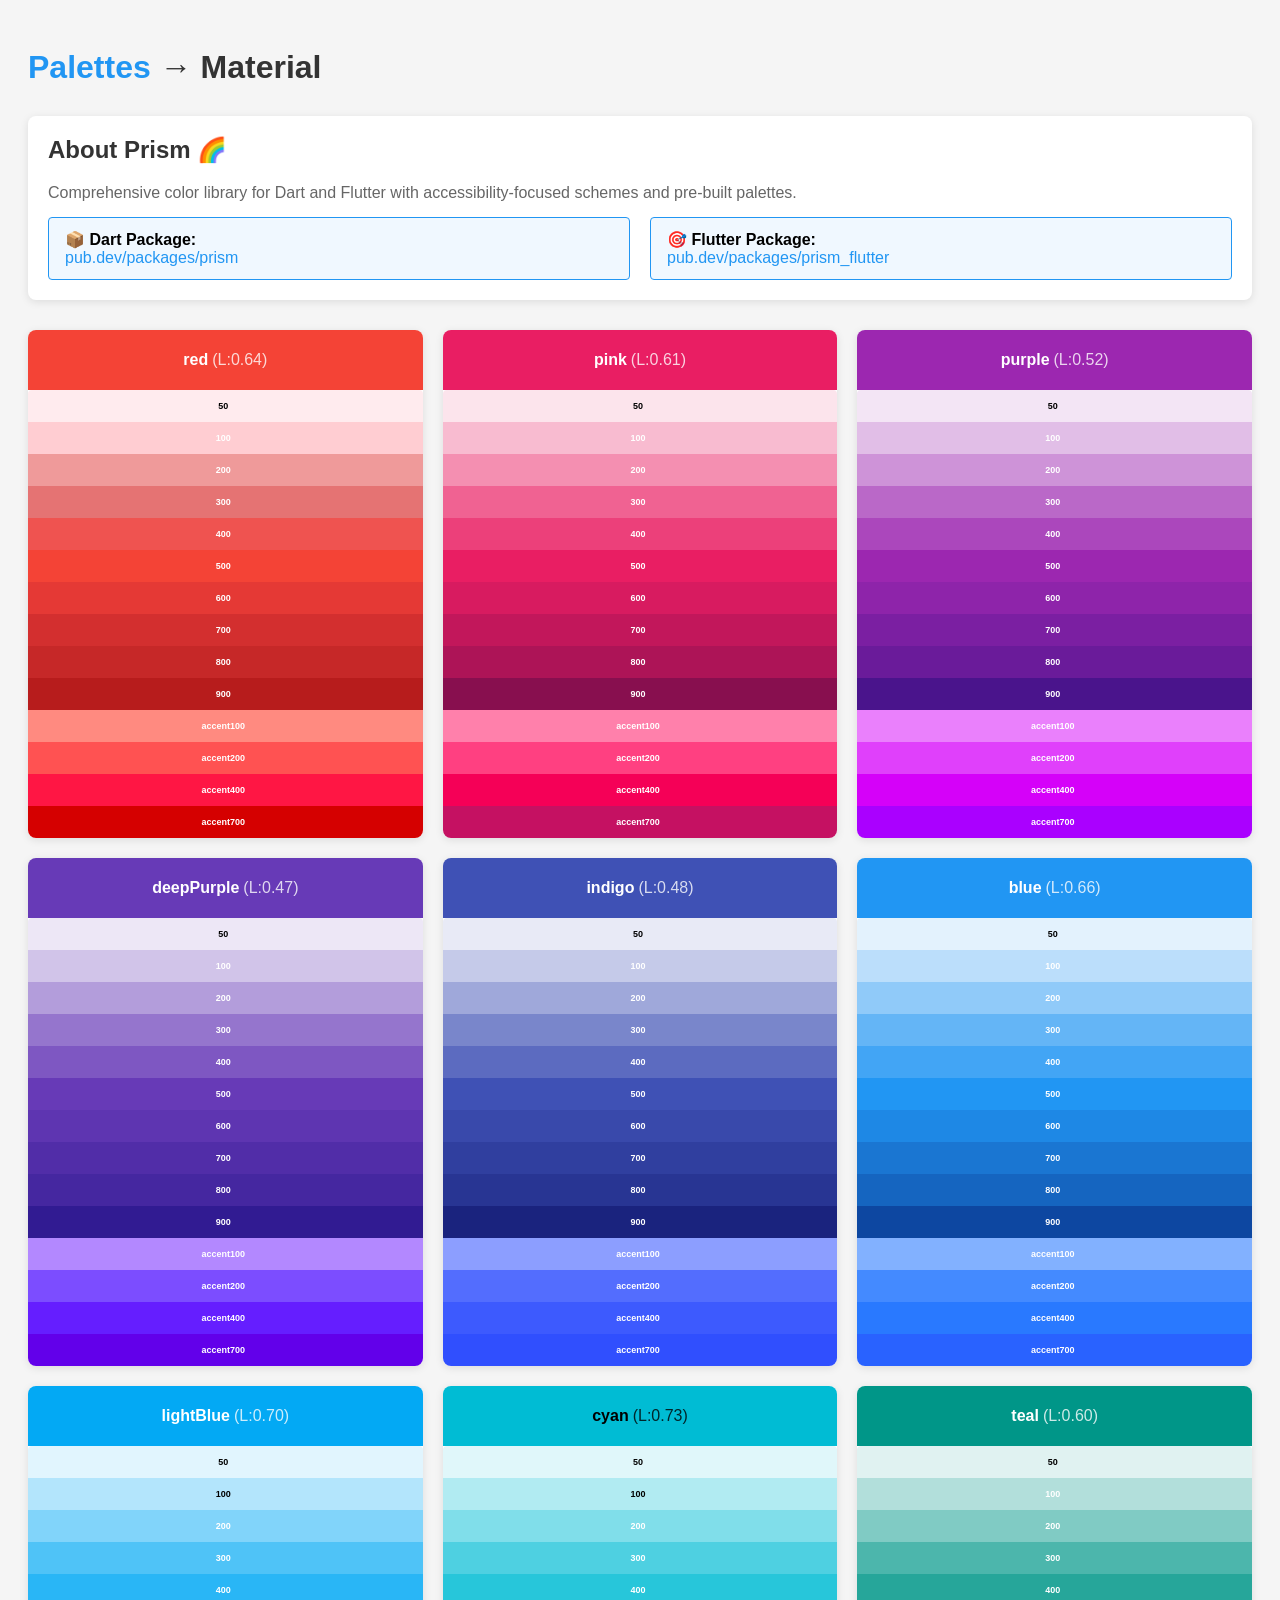
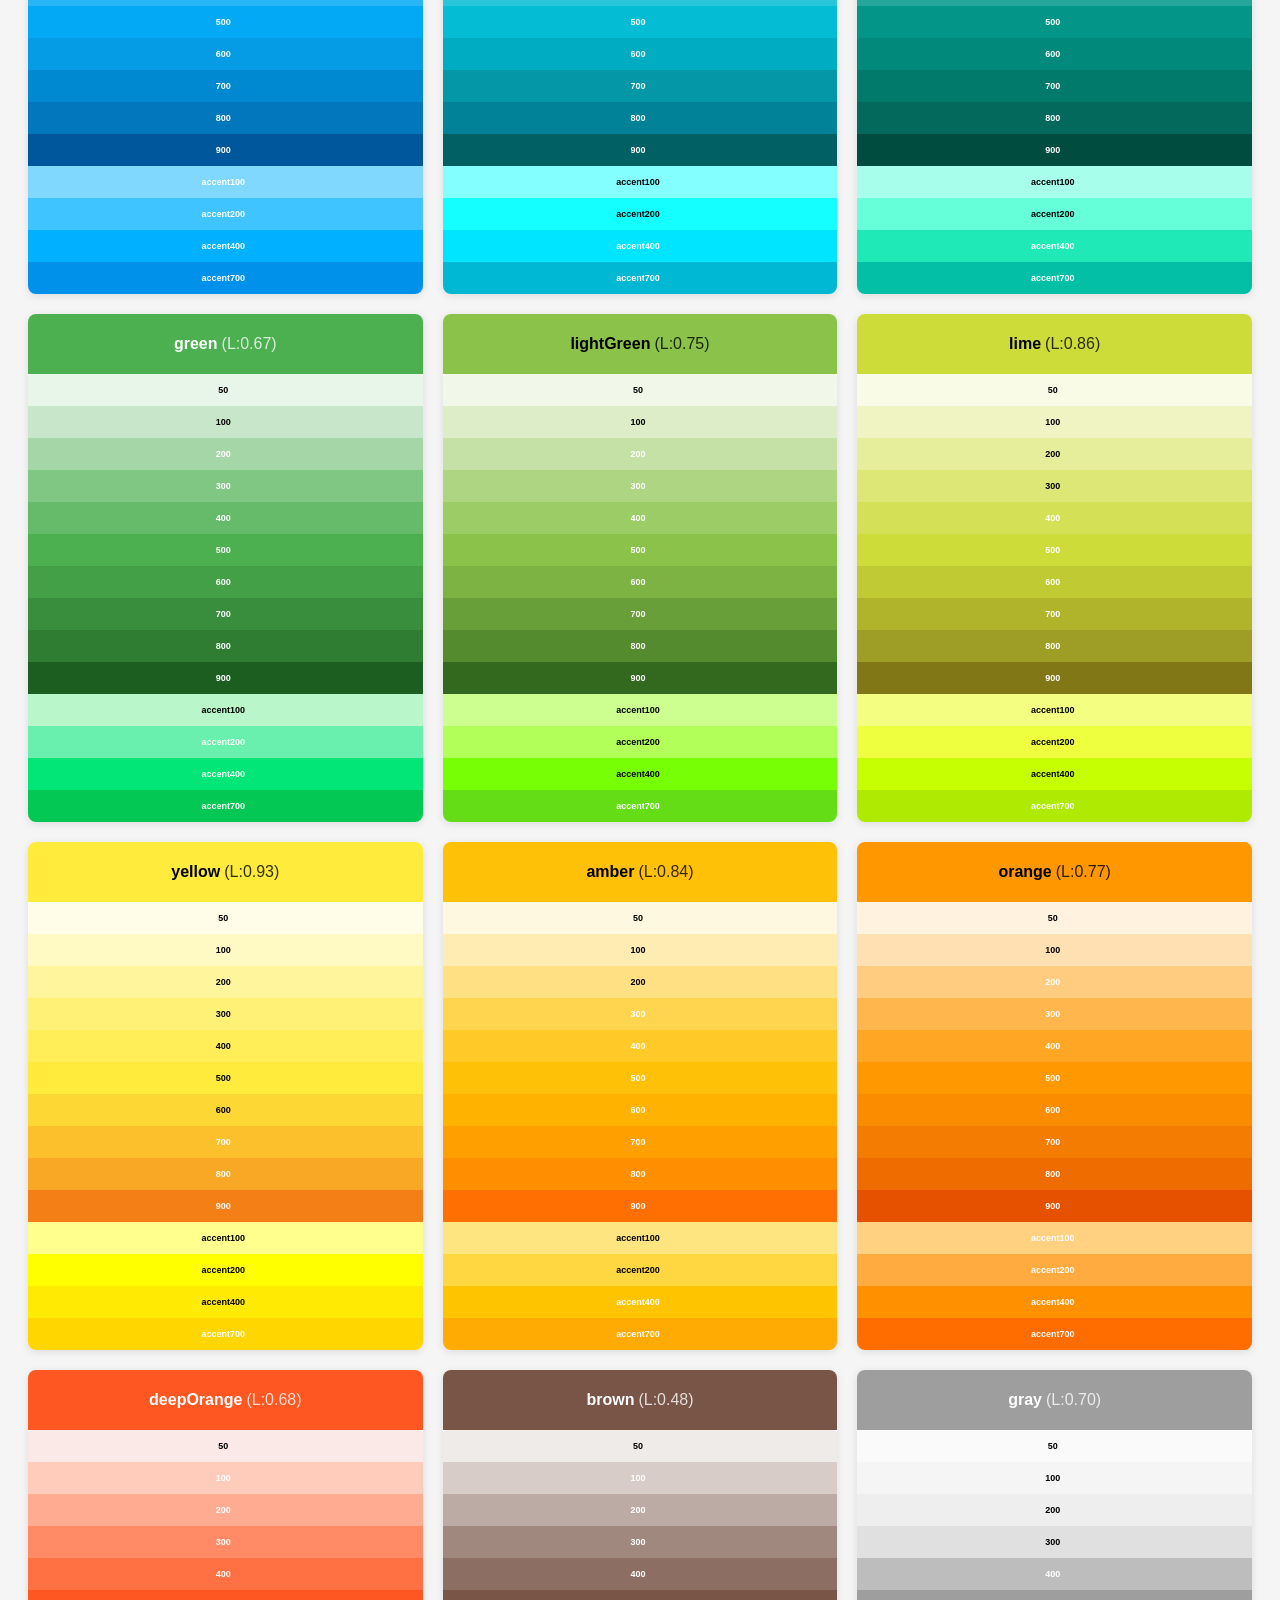
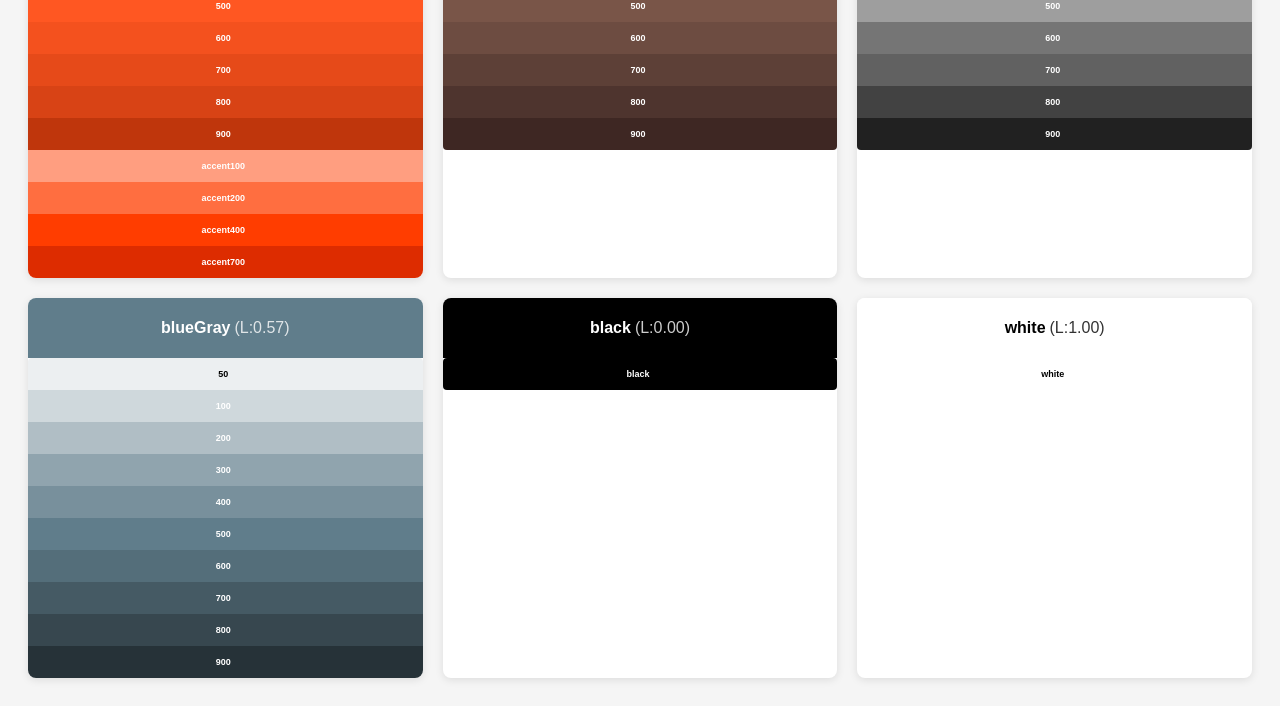
==== commit 9e64296f: "v2.0.0" ====
--- a/palette_gallery/Material.html
+++ b/palette_gallery/Material.html
@@ -985,44 +985,8 @@
 </div>
 <div class="color-info">
 <div class="shades-column">
-<div class="shade-item bg-black-0" style="color: #000;">
-<span class="shade-name">0</span>
-</div>
-<div class="shade-item bg-black-50" style="color: #000;">
-<span class="shade-name">50</span>
-</div>
-<div class="shade-item bg-black-100" style="color: #000;">
-<span class="shade-name">100</span>
-</div>
-<div class="shade-item bg-black-200" style="color: #000;">
-<span class="shade-name">200</span>
-</div>
-<div class="shade-item bg-black-300" style="color: #000;">
-<span class="shade-name">300</span>
-</div>
-<div class="shade-item bg-black-400" style="color: #fff;">
-<span class="shade-name">400</span>
-</div>
-<div class="shade-item bg-black-500" style="color: #fff;">
-<span class="shade-name">500</span>
-</div>
-<div class="shade-item bg-black-600" style="color: #fff;">
-<span class="shade-name">600</span>
-</div>
-<div class="shade-item bg-black-700" style="color: #fff;">
-<span class="shade-name">700</span>
-</div>
-<div class="shade-item bg-black-800" style="color: #fff;">
-<span class="shade-name">800</span>
-</div>
-<div class="shade-item bg-black-900" style="color: #fff;">
-<span class="shade-name">900</span>
-</div>
-<div class="shade-item bg-black-950" style="color: #fff;">
-<span class="shade-name">950</span>
-</div>
-<div class="shade-item bg-black-1000" style="color: #fff;">
-<span class="shade-name">1000</span>
+<div class="shade-item bg-black" style="color: #fff;">
+<span class="shade-name">black</span>
 </div>
 </div>
 </div>
@@ -1033,44 +997,8 @@
 </div>
 <div class="color-info">
 <div class="shades-column">
-<div class="shade-item bg-white-0" style="color: #000;">
-<span class="shade-name">0</span>
-</div>
-<div class="shade-item bg-white-50" style="color: #000;">
-<span class="shade-name">50</span>
-</div>
-<div class="shade-item bg-white-100" style="color: #000;">
-<span class="shade-name">100</span>
-</div>
-<div class="shade-item bg-white-200" style="color: #000;">
-<span class="shade-name">200</span>
-</div>
-<div class="shade-item bg-white-300" style="color: #000;">
-<span class="shade-name">300</span>
-</div>
-<div class="shade-item bg-white-400" style="color: #fff;">
-<span class="shade-name">400</span>
-</div>
-<div class="shade-item bg-white-500" style="color: #fff;">
-<span class="shade-name">500</span>
-</div>
-<div class="shade-item bg-white-600" style="color: #fff;">
-<span class="shade-name">600</span>
-</div>
-<div class="shade-item bg-white-700" style="color: #fff;">
-<span class="shade-name">700</span>
-</div>
-<div class="shade-item bg-white-800" style="color: #fff;">
-<span class="shade-name">800</span>
-</div>
-<div class="shade-item bg-white-900" style="color: #fff;">
-<span class="shade-name">900</span>
-</div>
-<div class="shade-item bg-white-950" style="color: #fff;">
-<span class="shade-name">950</span>
-</div>
-<div class="shade-item bg-white-1000" style="color: #fff;">
-<span class="shade-name">1000</span>
+<div class="shade-item bg-white" style="color: #000;">
+<span class="shade-name">white</span>
 </div>
 </div>
 </div>
